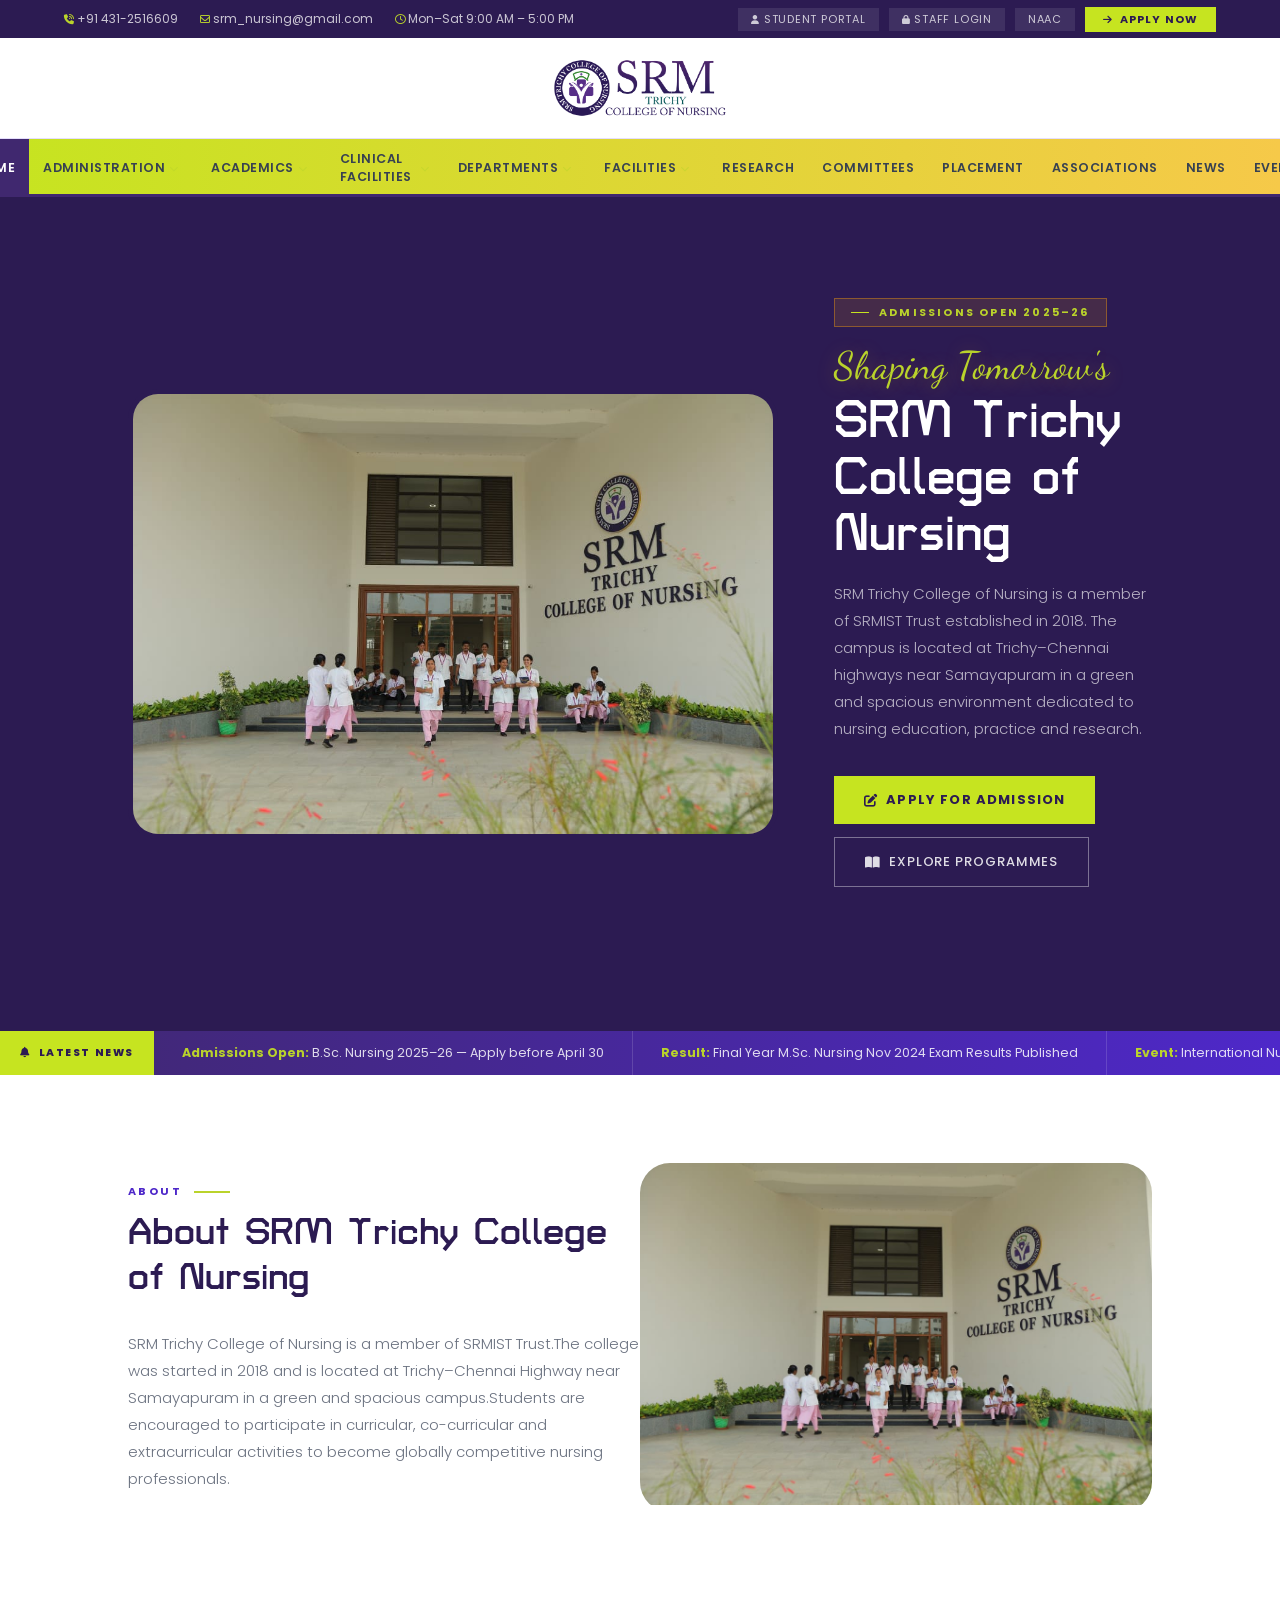
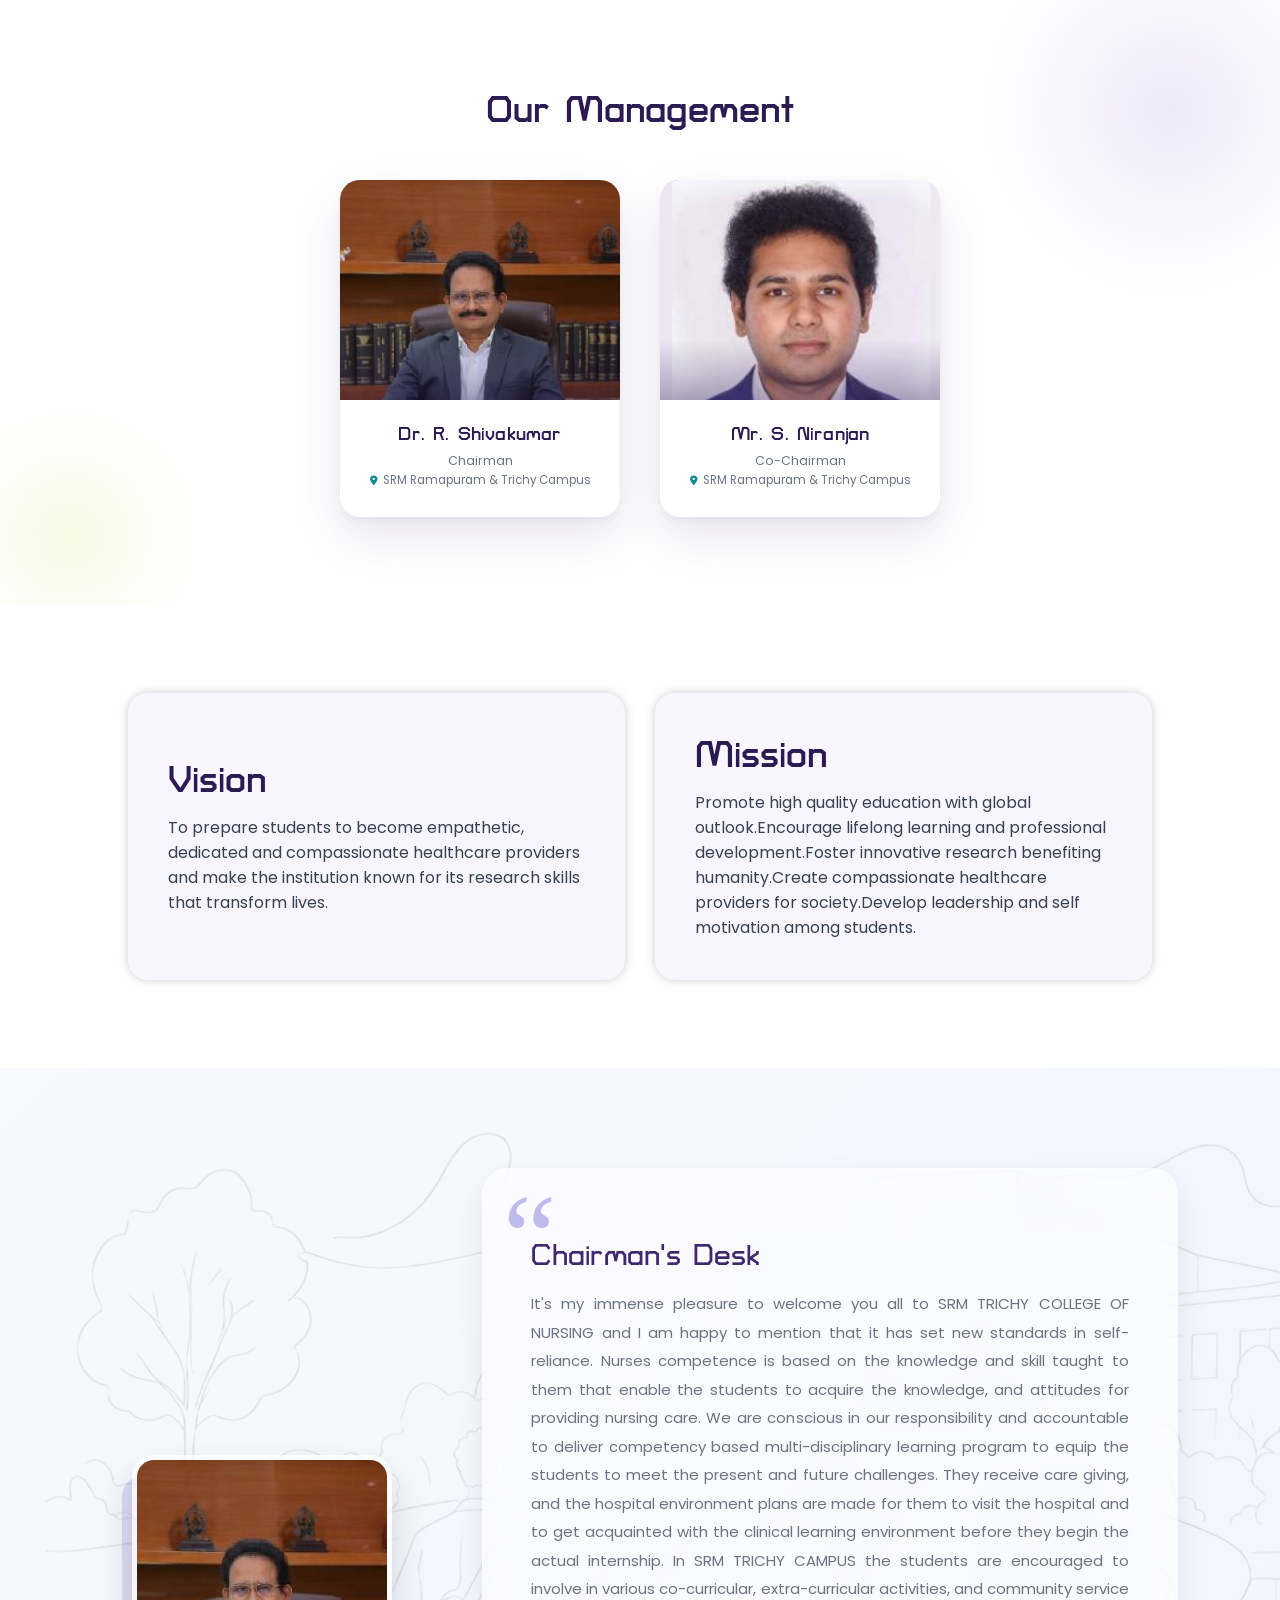
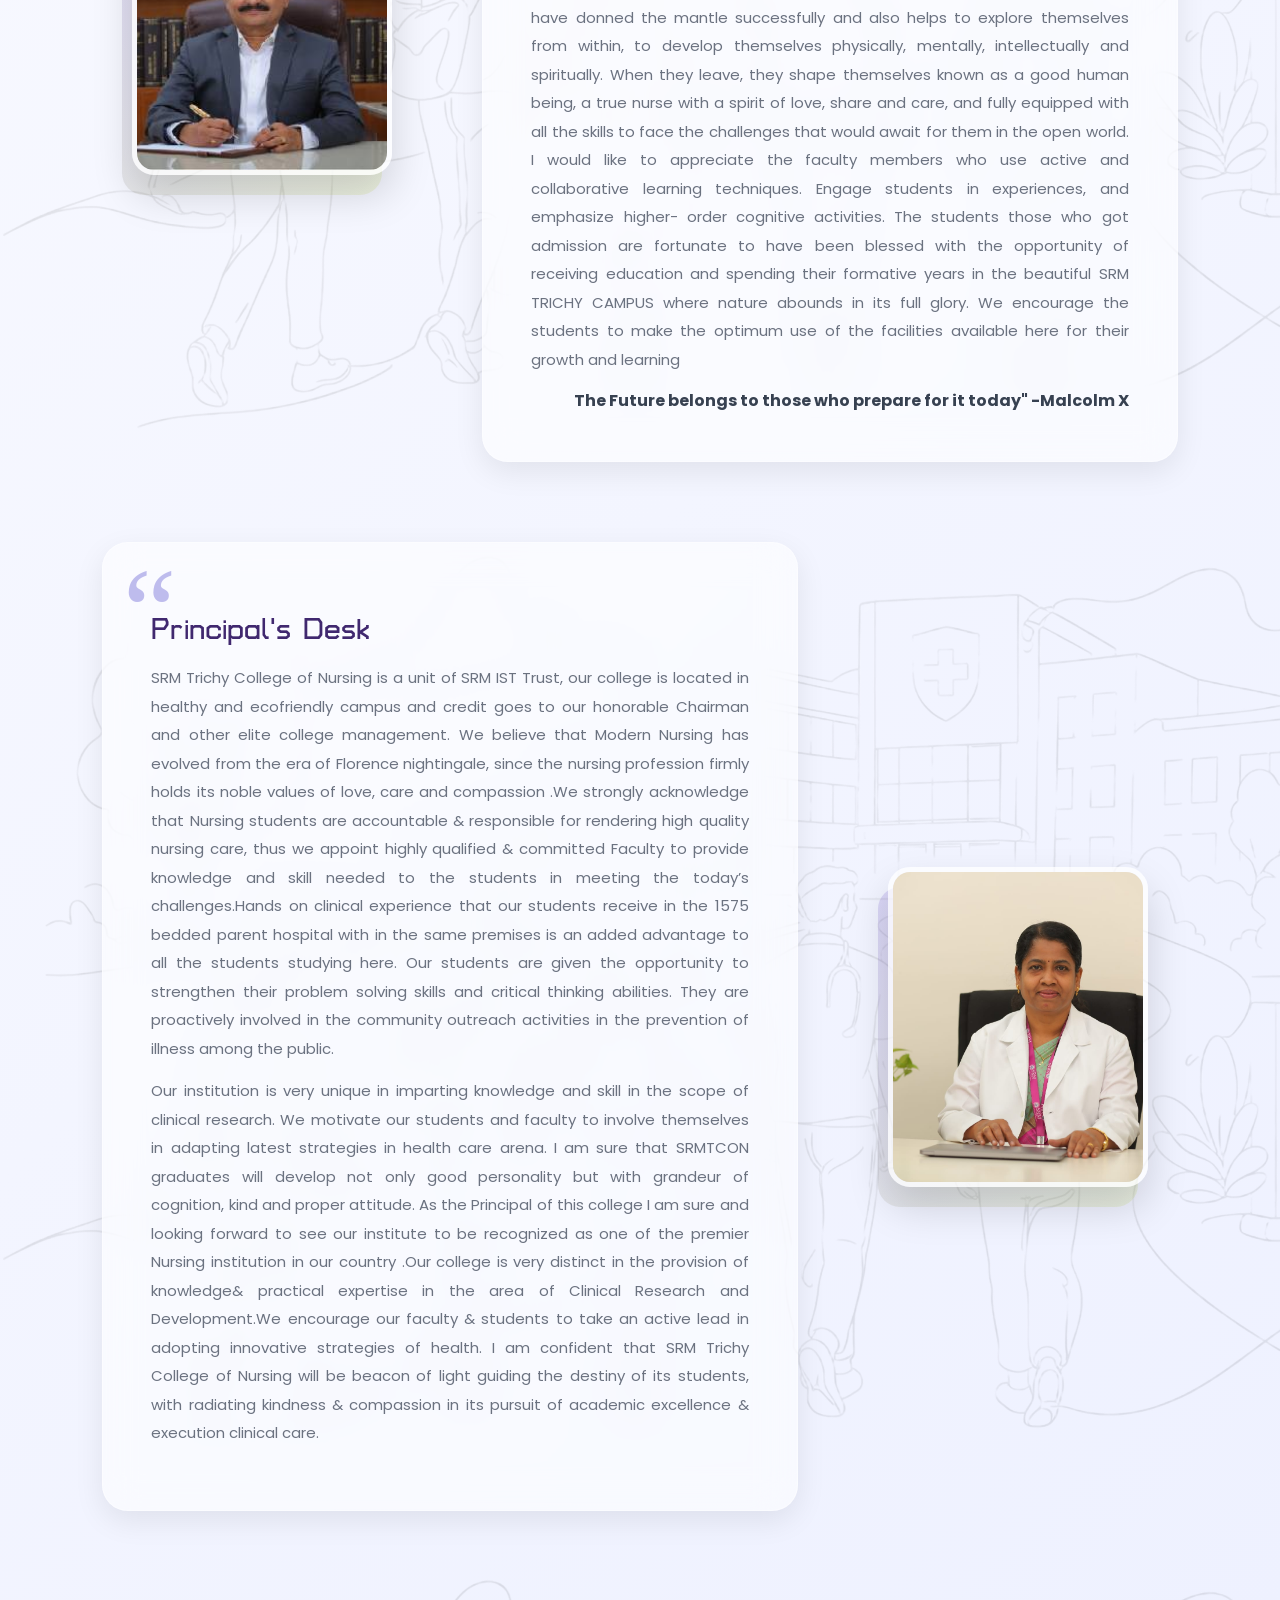
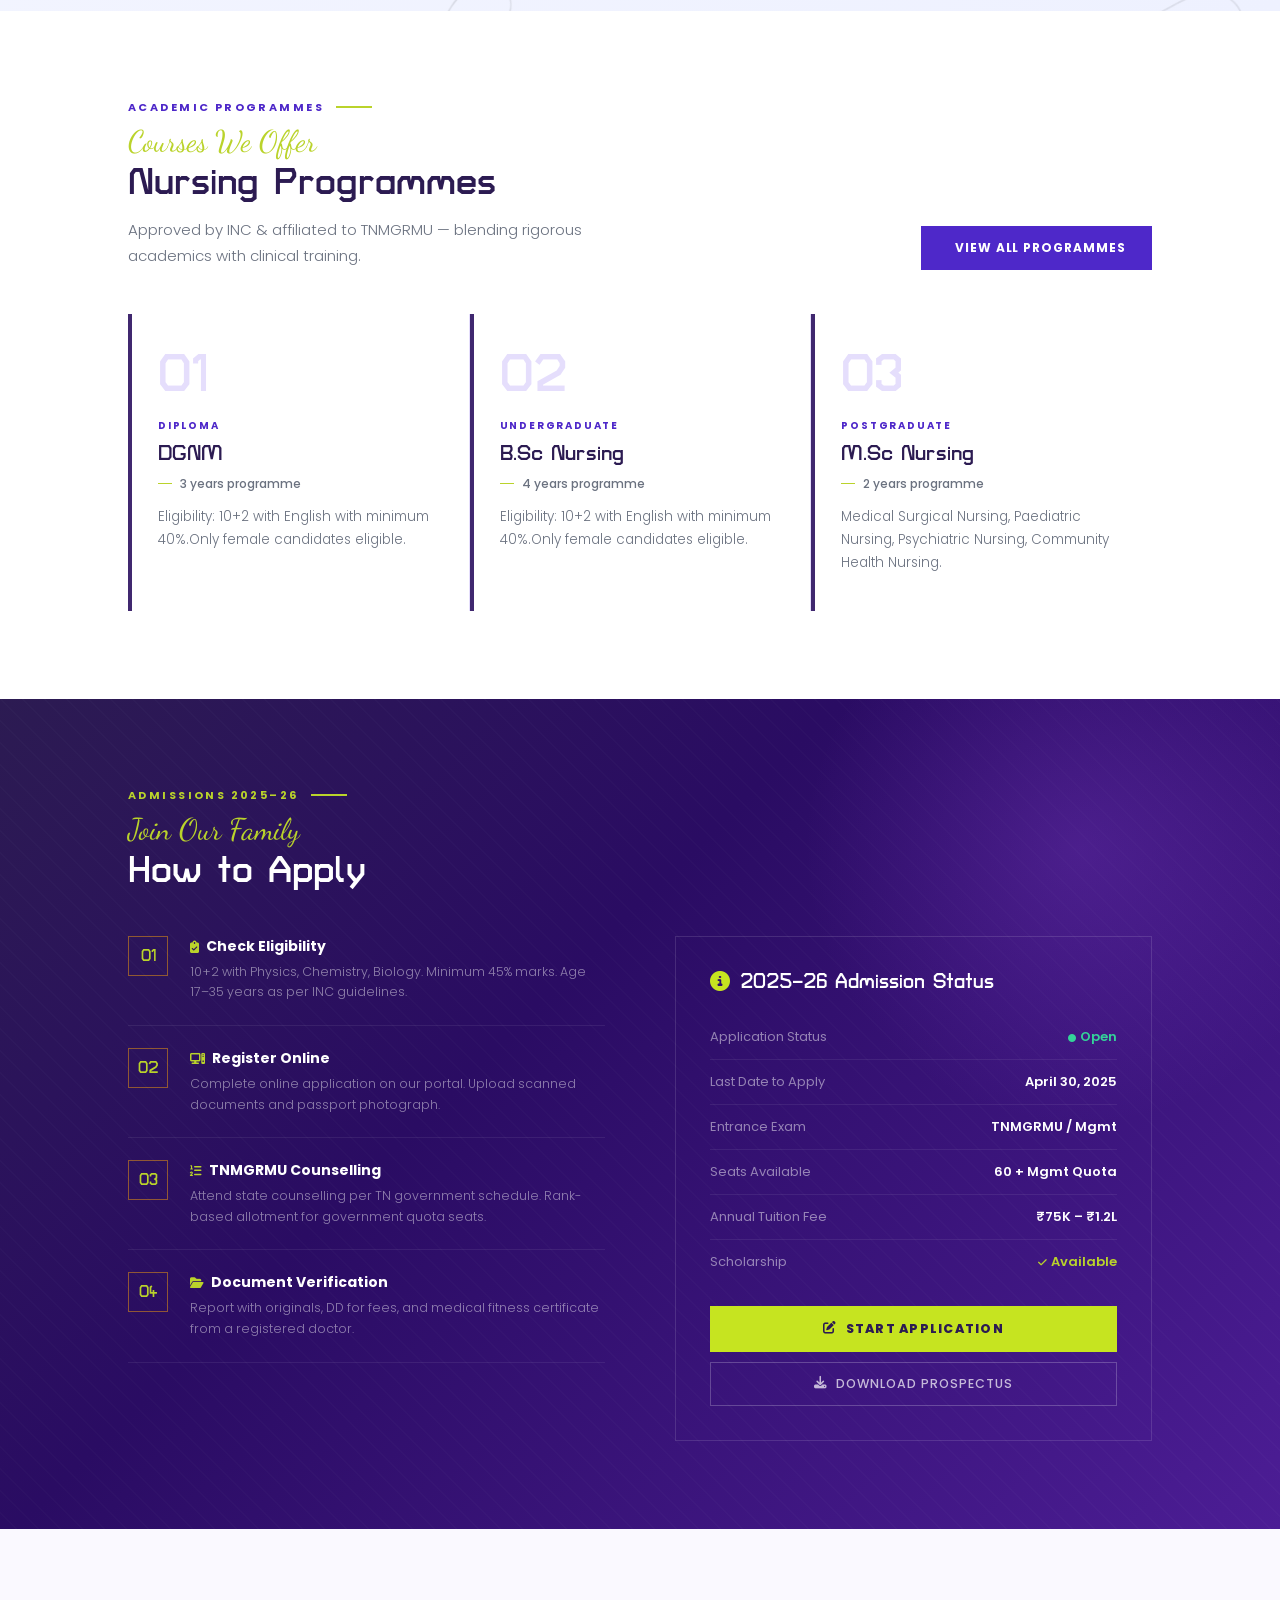
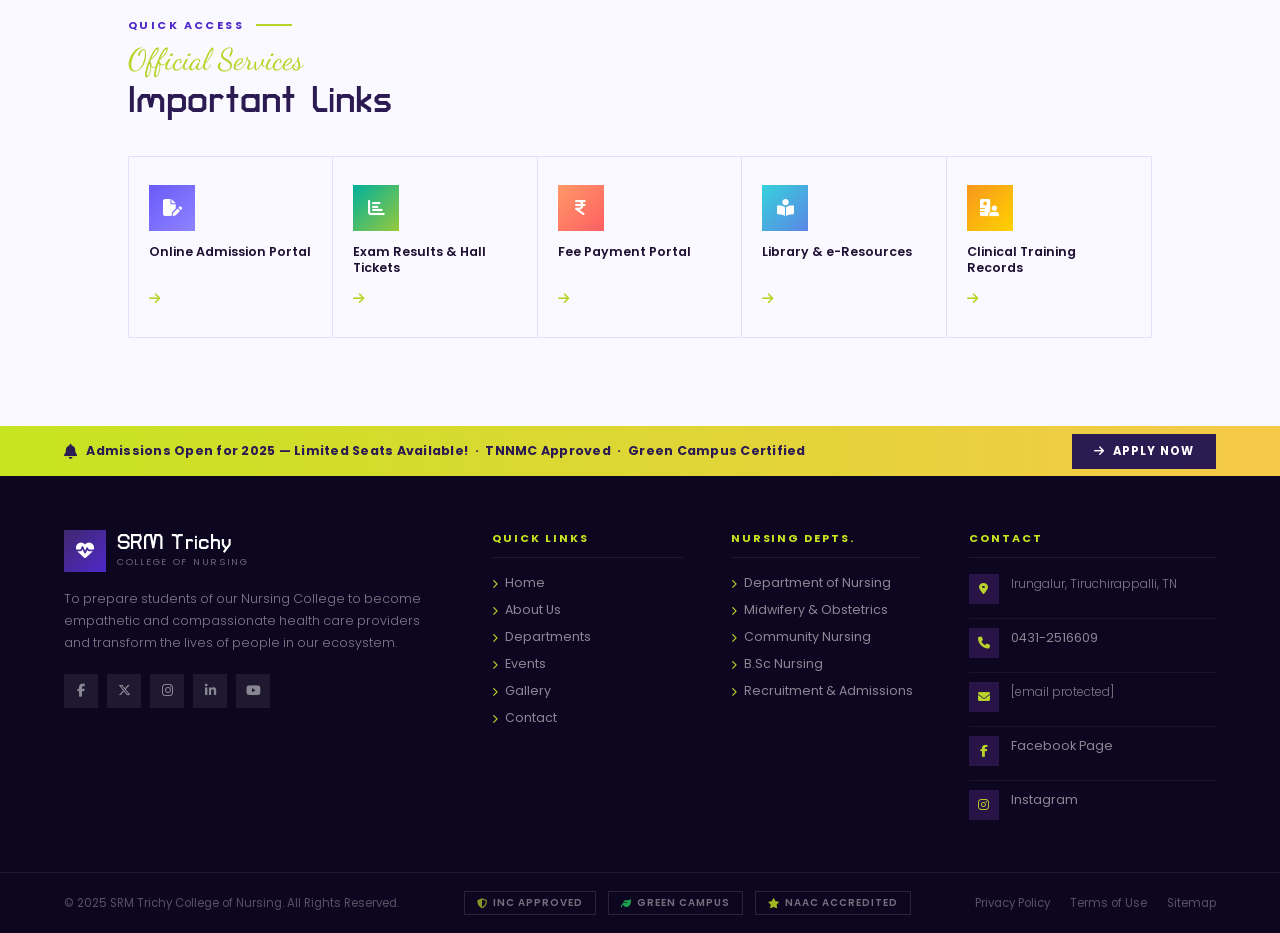
==== index.html @ 177d3956 "new changes" ====
<!DOCTYPE html>
<html lang="en">
<head>
<meta charset="UTF-8">
<meta name="viewport" content="width=device-width, initial-scale=1.0">
<title>SRM Trichy College of Nursing</title>
<link href="https://fonts.googleapis.com/css2?family=Poppins:ital,wght@0,300;0,400;0,500;0,600;0,700;0,800;1,300;1,400&family=Dancing+Script:wght@600;700&family=Playfair+Display:ital,wght@0,700;0,800;1,600;1,700&display=swap" rel="stylesheet">
<link href="https://fonts.googleapis.com/css2?family=Turret+Road:wght@200;300;400;500;700;800&display=swap" rel="stylesheet">

<link rel="stylesheet" href="https://cdnjs.cloudflare.com/ajax/libs/font-awesome/6.5.0/css/all.min.css">
<link rel="fav icon" href="./assets/images/fav.png">
<link rel="stylesheet" href="./assets/css/common/rootvalue.css">
<link rel="stylesheet" href="./assets/css/common/header_footer.css">
<link rel="stylesheet" href="./assets/css/pages/homepage.css">
</head>
<body>

<!-- TOP BAR -->
<div class="topbar">
  <div class="tb-left">
    <span><i class="fa-solid fa-phone-volume"></i>&nbsp;+91 431-2516609</span>
    <a href="#"><i class="fa-regular fa-envelope"></i>&nbsp;<span>srm_nursing@gmail.com</span></a>
    <span><i class="fa-regular fa-clock"></i>&nbsp;Mon–Sat 9:00 AM – 5:00 PM</span>
  </div>
  <div class="tb-right">
    <a href="#" class="tb-pill"><i class="fa-solid fa-user"></i>Student Portal</a>
    <a href="#" class="tb-pill"><i class="fa-solid fa-lock"></i>Staff Login</a>
    <a href="#" class="tb-pill">NAAC</a>
    <a href="#" class="tb-apply"><i class="fa-solid fa-arrow-right"></i> Apply Now</a>
  </div>
</div>
<div class="myDiv">
  <div class="logo-bar">
    <div class="logo-badge">
      <a href="#" class="nav-logo center-logo">
        <img src="./assets/images/logo.png" alt="">
      </a>
    </div>
</div>
<nav id="navbar">
 

  <ul class="nav-links">

    <li><a href="index.html" class="active">Home</a></li>
    <!-- ADMINISTRATION -->
    <li>
      <a href="#">Administration <i class="fa-solid fa-chevron-down chevron"></i></a>
      <div class="dropdown">
        <a href="#"><i class="fa-solid fa-sitemap"></i> Organization Chart</a>
        <a href="#"><i class="fa-solid fa-scale-balanced"></i> Statutory Bodies</a>
        <a href="codeofconduct.html"><i class="fa-solid fa-file-lines"></i> Code of Conduct</a>
      </div>
    </li>
    <!-- ACADEMICS -->
    <li>
      <a href="./academics.html">Academics <i class="fa-solid fa-chevron-down chevron"></i></a>
      <div class="dropdown">
        <a href="#"><i class="fa-solid fa-user-check"></i> Admission</a>
        <a href="#"><i class="fa-solid fa-pen-to-square"></i> Application</a>
        <a href="#"><i class="fa-solid fa-graduation-cap"></i> Courses Offered</a>
        <a href="#"><i class="fa-solid fa-calendar-days"></i> Academic Calendar</a>
        <a href="#"><i class="fa-solid fa-award"></i> Awards</a>
      </div>
    </li>

    <!-- CLINICAL FACILITIES -->
    <li>
      <a href="#">Clinical Facilities <i class="fa-solid fa-chevron-down chevron"></i></a>
      <div class="dropdown">
        <a href="#"><i class="fa-solid fa-hospital"></i> Hospital Facilities</a>
        <a href="#"><i class="fa-solid fa-house-medical"></i> Community Settings</a>
        <a href="#"><i class="fa-solid fa-kit-medical"></i> Outreach Camp</a>
      </div>
    </li>

    <!-- DEPARTMENTS -->
    <li>
      <a href="#">Departments <i class="fa-solid fa-chevron-down chevron"></i></a>
      <div class="dropdown">
        <a href="#"><i class="fa-solid fa-stethoscope"></i> Fundamentals of Nursing</a>
        <a href="#"><i class="fa-solid fa-user-doctor"></i> Adult Health Nursing</a>
        <a href="#"><i class="fa-solid fa-house-chimney-medical"></i> Community Health Nursing</a>
        <a href="#"><i class="fa-solid fa-baby"></i> Child Health Nursing</a>
        <a href="#"><i class="fa-solid fa-brain"></i> Mental Health Nursing</a>
        <a href="#"><i class="fa-solid fa-venus"></i> OBG Nursing</a>
      </div>
    </li>

    <!-- FACILITIES -->
    <li>
      <a href="#">Facilities <i class="fa-solid fa-chevron-down chevron"></i></a>
      <div class="dropdown">

        <a href="#"><i class="fa-solid fa-chalkboard"></i> Class Room</a>

        <a href="#"><i class="fa-solid fa-building"></i> Multi Purpose Hall</a>

        <a href="#"><i class="fa-solid fa-book"></i> Library</a>

        <a href="#"><i class="fa-solid fa-flask"></i> Laboratory</a>

        <a href="#"><i class="fa-solid fa-futbol"></i> Sports</a>

        <a href="#"><i class="fa-solid fa-music"></i> Cultural</a>

        <a href="#"><i class="fa-solid fa-bus"></i> Transport</a>

        <a href="#"><i class="fa-solid fa-bed"></i> Hostel</a>

        <a href="#"><i class="fa-solid fa-utensils"></i> Canteen</a>

      </div>
    </li>

    <li><a href="#">Research</a></li>

    <li><a href="#">Committees</a></li>

    <li><a href="#">Placement</a></li>

    <li><a href="#">Associations</a></li>

    <li><a href="#">News</a></li>

    <li><a href="#">Events</a></li>

  </ul>



  <div class="hamburger" onclick="toggleMobileNav()">
    <span></span><span></span><span></span>
  </div>
</nav>
</div>
<div class="mobile-overlay" id="mobileOverlay" onclick="toggleMobileNav()"></div>
<div class="mobile-nav" id="mobileNav">

  <a href="#"><i class="fa-solid fa-house"></i> Home</a>

  <!-- ADMINISTRATION -->
  <div class="mobile-group">
    <a href="#" onclick="toggleSubmenu(event)">
      Administration <i class="fa-solid fa-chevron-down chevron"></i>
    </a>
    <div class="dropdown">
      <a href="#"><i class="fa-solid fa-sitemap"></i> Organization Chart</a>
      <a href="#"><i class="fa-solid fa-scale-balanced"></i> Statutory Bodies</a>
      <a href="#"><i class="fa-solid fa-file-lines"></i> Code of Conduct</a>
    </div>
  </div>

  <!-- ACADEMICS -->
  <div class="mobile-group">
    <a href="#" onclick="toggleSubmenu(event)">
      Academics <i class="fa-solid fa-chevron-down chevron"></i>
    </a>
    <div class="dropdown">
      <a href="#"><i class="fa-solid fa-user-check"></i> Admission</a>
      <a href="#"><i class="fa-solid fa-pen-to-square"></i> Application</a>
      <a href="#"><i class="fa-solid fa-graduation-cap"></i> Courses Offered</a>
      <a href="#"><i class="fa-solid fa-calendar-days"></i> Academic Calendar</a>
      <a href="#"><i class="fa-solid fa-award"></i> Awards</a>
    </div>
  </div>

  <!-- CLINICAL -->
  <div class="mobile-group">
    <a href="#" onclick="toggleSubmenu(event)">
      Clinical Facilities <i class="fa-solid fa-chevron-down chevron"></i>
    </a>
    <div class="dropdown">
      <a href="#"><i class="fa-solid fa-hospital"></i> Hospital Facilities</a>
      <a href="#"><i class="fa-solid fa-house-medical"></i> Community Settings</a>
      <a href="#"><i class="fa-solid fa-kit-medical"></i> Outreach Camp</a>
    </div>
  </div>

  <!-- DIRECT LINKS -->
  <a href="#"><i class="fa-solid fa-flask"></i> Research</a>
  <a href="#"><i class="fa-solid fa-users"></i> Committees</a>
  <a href="#"><i class="fa-solid fa-briefcase"></i> Placement</a>
  <a href="#"><i class="fa-solid fa-calendar"></i> Events</a>

  <a href="#" class="mobile-apply">
    <i class="fa-solid fa-arrow-right"></i> Apply Now 2025–26
  </a>

</div>

<!-- HERO -->
<section class="hero">
  <!-- SVG illustrated nursing college scene -->
  
  <div class="hero-inner">
    <div class="hero-card-wrap">
      <div class="img">
        <img src="./assets/images/banner/1.jpeg" alt="">
      </div>
    </div>
    <div>
      <div class="hero-eyebrow">Admissions Open 2025–26</div>
      <div class="hero-cursive">Shaping Tomorrow's</div>
        <h1 class="hero-h1">SRM Trichy College of Nursing</h1>
        <p class="hero-desc">
        SRM Trichy College of Nursing is a member of SRMIST Trust established in 2018.
        The campus is located at Trichy–Chennai highways near Samayapuram in a
        green and spacious environment dedicated to nursing education,
        practice and research.
        </p>
      <div class="hero-btns">
        <a href="#" class="btn-gold"><i class="fa-solid fa-pen-to-square"></i> Apply for Admission</a>
        <a href="#" class="btn-outline-w"><i class="fa-solid fa-book-open"></i> Explore Programmes</a>
      </div>
    </div>
    
  </div>
</section>
<div class="marquee-bar">
  <div class="mq-label"><i class="fa-solid fa-bell"></i> Latest News</div>
  <div class="mq-track"><div class="mq-inner">
    <span><strong>Admissions Open:</strong> B.Sc. Nursing 2025–26 — Apply before April 30</span>
    <span><strong>Result:</strong> Final Year M.Sc. Nursing Nov 2024 Exam Results Published</span>
    <span><strong>Event:</strong> International Nurses Day — May 12, 2025</span>
    <span><strong>Workshop:</strong> Critical Care Nursing CME — May 20–22</span>
    <span><strong>Scholarship:</strong> Merit-Based Scholarships Available for 2025 Batch</span>
    <span><strong>Placement:</strong> 100% Placement — Apollo, Fortis, AIIMS & more</span>
    <span><strong>Admissions Open:</strong> B.Sc. Nursing 2025–26 — Apply before April 30</span>
    <span><strong>Result:</strong> Final Year M.Sc. Nursing Nov 2024 Exam Results Published</span>
    <span><strong>Event:</strong> International Nurses Day — May 12, 2025</span>
    <span><strong>Workshop:</strong> Critical Care Nursing CME — May 20–22</span>
    <span><strong>Scholarship:</strong> Merit-Based Scholarships Available for 2025 Batch</span>
    <span><strong>Placement:</strong> 100% Placement — Apollo, Fortis, AIIMS & more</span>
  </div></div>
</div>
<section class="about-college-section">
  <div class="container">
    <div class="aboutSection">
        <div class="aboutContent">
            <span class="s-eyebrow">About</span>
            <h2 class="s-title">About SRM Trichy College of Nursing</h2>
            <p>SRM Trichy College of Nursing is a member of SRMIST Trust.The college was started in 2018 and is located at Trichy–Chennai Highway near Samayapuram in a green and spacious campus.Students are encouraged to participate in curricular, co-curricular and extracurricular activities to become globally competitive nursing professionals.</p>
        </div>
        <div class="aboutimage">
            <img src="./assets/images/banner/1.jpeg" alt="">
        </div>
    </div>
  </div>
</section>

<section class="management-section">
    <h2 class="s-title">Our Management</h2>
    <div class="management-grid">
      <div class="management-card">
        <div class="content">
          <div class="img">
            <img src="./assets/images/leaders/chairman.jpg" alt="">
          </div>
          <div class="details">
            <h3>Dr. R. Shivakumar</h3>
            <p>Chairman</p>
            <p>SRM Ramapuram & Trichy Campus</p>
          </div>
        </div>
      </div>
      <div class="management-card">
        <div class="content">
          <div class="img">
            <img src="./assets/images/leaders/co_chairman.jpg" alt="">
          </div>
          <div class="details">
            <h3>Mr. S. Niranjan</h3>
            <p>Co-Chairman</p>
            <p>SRM Ramapuram & Trichy Campus</p>
          </div>
        </div>
      </div>
    </div>
</section>

<section class="vision-mission">
  <div class="combineDiv">
    <div class="vision">
      <h2 class="s-title">Vision</h2>
      <p>To prepare students to become empathetic, dedicated and compassionate healthcare providers and make the institution known for its research skills that transform lives.</p>
    </div>
    <div class="mission">
      <h2 class="s-title">Mission</h2>
      <p>Promote high quality education with global outlook.Encourage lifelong learning and professional development.Foster innovative research benefiting humanity.Create compassionate healthcare providers for society.Develop leadership and self motivation among students.</p>
    </div>
  </div>
</section>


<section class="leader-section">
  <!-- Chairman -->
  <div class="leader-card">
    <div class="leader-image">
      <img src="./assets/images/leaders/chairman.jpg" alt="Chairman">
    </div>

    <div class="leader-content">
      <h2>Chairman's Desk</h2>
      <p>It's my immense pleasure to welcome you all to SRM TRICHY COLLEGE OF NURSING and I am happy to mention that it has set new standards in self-reliance. Nurses competence is based on the knowledge and skill taught to them that enable the students to acquire the knowledge, and attitudes for providing nursing care. We are conscious in our responsibility and accountable to deliver competency based multi-disciplinary learning program to equip the students to meet the present and future challenges. They receive care giving, and the hospital environment plans are made for them to visit the hospital and to get acquainted with the clinical learning environment before they begin the actual internship. In SRM TRICHY CAMPUS the students are encouraged to involve in various co-curricular, extra-curricular activities, and community service have donned the mantle successfully and also helps to explore themselves from within, to develop themselves physically, mentally, intellectually and spiritually. When they leave, they shape themselves known as a good human being, a true nurse with a spirit of love, share and care, and fully equipped with all the skills to face the challenges that would await for them in the open world. I would like to appreciate the faculty members who use active and collaborative learning techniques. Engage students in experiences, and emphasize higher- order cognitive activities. The students those who got admission are fortunate to have been blessed with the opportunity of receiving education and spending their formative years in the beautiful SRM TRICHY CAMPUS where nature abounds in its full glory. We encourage the students to make the optimum use of the facilities available here for their growth and learning</p>
      <div class="rightText"><b>The Future belongs to those who prepare for it today&quot; -Malcolm X</b></div>
    </div>
  </div>

  <!-- Principal -->
  <div class="leader-card reverse">
    <div class="leader-image">
      <img src="./assets/images/leaders/principal.jpeg" alt="Principal">
    </div>

    <div class="leader-content">
      <h2>Principal's Desk</h2>
      <p>SRM Trichy College of Nursing is a unit of SRM IST Trust, our college is located in healthy and ecofriendly campus and credit goes to our honorable Chairman and other elite college management. We believe that Modern Nursing has evolved from the era of Florence nightingale, since the nursing profession firmly holds its noble values of love, care and compassion .We strongly acknowledge that Nursing students are accountable &amp; responsible for rendering high quality nursing care, thus we appoint highly qualified &amp; committed Faculty to provide knowledge and skill needed to the students in meeting the today’s challenges.Hands on clinical experience that our students receive in the 1575 bedded parent hospital with in the same premises is an added advantage to all the students studying here. Our students are given the opportunity to strengthen their problem solving skills and critical thinking abilities. They are proactively involved in the community outreach activities in the prevention of illness among the public.</p>
      <p>Our institution is very unique in imparting knowledge and skill in the scope of clinical research. We motivate our students and faculty to involve themselves in adapting latest strategies in health care arena. I am sure that SRMTCON graduates will develop not only good personality but with grandeur of cognition, kind and proper attitude. As the Principal of this college I am sure and looking forward to see our institute to be recognized as one of the premier Nursing institution in our country .Our college is very distinct in the provision of knowledge&amp; practical expertise in the area of Clinical Research and Development.We encourage our faculty &amp; students to take an active lead in adopting innovative strategies of health. I am confident that SRM Trichy College of Nursing will be beacon of light guiding the destiny of its students, with radiating kindness &amp; compassion in its pursuit of academic excellence &amp; execution clinical care.</p>
    </div>
  </div>
</section>
<!-- MARQUEE -->




<!-- PROGRAMMES -->
<section class="programmes">
  <div class="prog-hdr">
    <div>
      <div class="s-eyebrow">Academic Programmes</div>
      <div class="s-cursive">Courses We Offer</div>
      <div class="s-title">Nursing Programmes</div>
      <p class="s-sub">Approved by INC & affiliated to TNMGRMU — blending rigorous academics with clinical training.</p>
    </div>
    <a href="#" class="prog-view-all">
      <i class="fa-solid fa-grid-2"></i> View All Programmes
    </a>
  </div>
  <div class="prog-grid">
    <a class="prog-card" href="#"><div class="prog-num">01</div>
      <div class="prog-badge">Diploma</div>
      <div class="prog-name">DGNM</div>
      <div class="prog-dur">3 years programme</div>
      <p class="prog-desc">Eligibility: 10+2 with English with minimum 40%.Only female candidates eligible.</p>
    </a>
    <a class="prog-card" href="#"><div class="prog-num">02</div>
      <div class="prog-badge">Undergraduate</div>
      <div class="prog-name">B.Sc Nursing</div>
      <div class="prog-dur">4 years programme</div>
      <p class="prog-desc">Eligibility: 10+2 with English with minimum 40%.Only female candidates eligible.</p>
    </a>
    <a class="prog-card" href="#"><div class="prog-num">03</div>
      <div class="prog-badge">Postgraduate</div>
      <div class="prog-name">M.Sc Nursing</div>
      <div class="prog-dur">2 years programme</div>
      <p class="prog-desc">Medical Surgical Nursing, Paediatric Nursing, Psychiatric Nursing, Community Health Nursing.</p>
    </a>
  </div>
</section>

<!-- ADMISSIONS -->
<section class="admissions">
  <div class="adm-glow"></div>
  <div class="adm-inner">
     <div>
      <div class="s-eyebrow">Admissions 2025–26</div>
      <div class="s-cursive">Join Our Family</div>
      <div class="s-title">How to Apply</div>
     </div>
    <div class="adm-grid">
      <div>
        <div class="adm-step"><div class="adm-num">01</div><div><h4><i class="fa-solid fa-clipboard-check" ></i>Check Eligibility</h4><p>10+2 with Physics, Chemistry, Biology. Minimum 45% marks. Age 17–35 years as per INC guidelines.</p></div></div>
        <div class="adm-step"><div class="adm-num">02</div><div><h4><i class="fa-solid fa-computer" ></i>Register Online</h4><p>Complete online application on our portal. Upload scanned documents and passport photograph.</p></div></div>
        <div class="adm-step"><div class="adm-num">03</div><div><h4><i class="fa-solid fa-list-ol" ></i>TNMGRMU Counselling</h4><p>Attend state counselling per TN government schedule. Rank-based allotment for government quota seats.</p></div></div>
        <div class="adm-step"><div class="adm-num">04</div><div><h4><i class="fa-solid fa-folder-open" ></i>Document Verification</h4><p>Report with originals, DD for fees, and medical fitness certificate from a registered doctor.</p></div></div>
      </div>
      <div>
        <div class="adm-box">
          <div class="adm-box-title"><i class="fa-solid fa-circle-info" ></i>2025–26 Admission Status</div>
          <div class="adm-row"><span class="adm-key">Application Status</span><span class="adm-val open"><i class="fa-solid fa-circle" ></i>Open</span></div>
          <div class="adm-row"><span class="adm-key">Last Date to Apply</span><span class="adm-val">April 30, 2025</span></div>
          <div class="adm-row"><span class="adm-key">Entrance Exam</span><span class="adm-val">TNMGRMU / Mgmt</span></div>
          <div class="adm-row"><span class="adm-key">Seats Available</span><span class="adm-val">60 + Mgmt Quota</span></div>
          <div class="adm-row"><span class="adm-key">Annual Tuition Fee</span><span class="adm-val">₹75K – ₹1.2L</span></div>
          <div class="adm-row"><span class="adm-key">Scholarship</span><span class="adm-val doc"><i class="fa-solid fa-check" ></i>Available</span></div>
          <a href="#" class="btn-adm-gold"><i class="fa-solid fa-pen-to-square"></i> Start Application</a>
          <a href="#" class="btn-adm-out"><i class="fa-solid fa-download"></i> Download Prospectus</a>
        </div>
      </div>
    </div>
  </div>
</section>
<!-- QUICK LINKS -->
<section class="quicklinks">
  <div class="s-eyebrow">Quick Access</div>
  <div class="s-cursive">Official Services</div>
  <div class="s-title">Important Links</div>
  <div class="ql-grid">
    <a class="ql-item" href="#"><div class="ql-icon-wrap"><i class="fa-solid fa-file-pen"></i></div><div class="ql-label">Online Admission Portal</div><div class="ql-arr"><i class="fa-solid fa-arrow-right"></i></div></a>
    <a class="ql-item" href="#"><div class="ql-icon-wrap"><i class="fa-solid fa-chart-bar"></i></div><div class="ql-label">Exam Results & Hall Tickets</div><div class="ql-arr"><i class="fa-solid fa-arrow-right"></i></div></a>
    <a class="ql-item" href="#"><div class="ql-icon-wrap"><i class="fa-solid fa-indian-rupee-sign"></i></div><div class="ql-label">Fee Payment Portal</div><div class="ql-arr"><i class="fa-solid fa-arrow-right"></i></div></a>
    <a class="ql-item" href="#"><div class="ql-icon-wrap"><i class="fa-solid fa-book-open-reader"></i></div><div class="ql-label">Library & e-Resources</div><div class="ql-arr"><i class="fa-solid fa-arrow-right"></i></div></a>
    <a class="ql-item" href="#"><div class="ql-icon-wrap"><i class="fa-solid fa-hospital-user"></i></div><div class="ql-label">Clinical Training Records</div><div class="ql-arr"><i class="fa-solid fa-arrow-right"></i></div></a>
  </div>
</section>






<!-- FOOTER -->
<footer>
  <!-- Alert bar matching screenshot -->
  <div class="footer-alert">
    <p><i class="fa-solid fa-bell"></i> Admissions Open for 2025 — Limited Seats Available! &nbsp;·&nbsp; TNNMC Approved &nbsp;·&nbsp; Green Campus Certified</p>
    <a href="#" class="fa-apbtn"><i class="fa-solid fa-arrow-right"></i> Apply Now</a>
  </div>

  <!-- Main footer columns matching screenshot -->
  <div class="footer-main">
    <!-- Brand -->
    <div class="footer-brand">
      <a href="#" class="footer-logo-row">
        <div class="fl-badge"><i class="fa-solid fa-heart-pulse"></i></div>
        <div class="fl-txt"><div class="fl-srm">SRM Trichy</div><div class="fl-sub">College of Nursing</div></div>
      </a>
      <p>To prepare students of our Nursing College to become empathetic and compassionate health care providers and transform the lives of people in our ecosystem.</p>
      <div class="f-social">
        <a class="f-soc" href="#"><i class="fa-brands fa-facebook-f"></i></a>
        <a class="f-soc" href="#"><i class="fa-brands fa-x-twitter"></i></a>
        <a class="f-soc" href="#"><i class="fa-brands fa-instagram"></i></a>
        <a class="f-soc" href="#"><i class="fa-brands fa-linkedin-in"></i></a>
        <a class="f-soc" href="#"><i class="fa-brands fa-youtube"></i></a>
      </div>
    </div>

    <!-- Quick Links -->
    <div class="footer-col">
      <div class="fcol-title">Quick Links</div>
      <ul>
        <li><a href="#"><i class="fa-solid fa-chevron-right"></i> Home</a></li>
        <li><a href="#"><i class="fa-solid fa-chevron-right"></i> About Us</a></li>
        <li><a href="#"><i class="fa-solid fa-chevron-right"></i> Departments</a></li>
        <li><a href="#"><i class="fa-solid fa-chevron-right"></i> Events</a></li>
        <li><a href="#"><i class="fa-solid fa-chevron-right"></i> Gallery</a></li>
        <li><a href="#"><i class="fa-solid fa-chevron-right"></i> Contact</a></li>
      </ul>
    </div>

    <!-- Nursing Depts -->
    <div class="footer-col">
      <div class="fcol-title">Nursing Depts.</div>
      <ul>
        <li><a href="#"><i class="fa-solid fa-chevron-right"></i> Department of Nursing</a></li>
        <li><a href="#"><i class="fa-solid fa-chevron-right"></i> Midwifery & Obstetrics</a></li>
        <li><a href="#"><i class="fa-solid fa-chevron-right"></i> Community Nursing</a></li>
        <li><a href="#"><i class="fa-solid fa-chevron-right"></i> B.Sc Nursing</a></li>
        <li><a href="#"><i class="fa-solid fa-chevron-right"></i> Recruitment & Admissions</a></li>
      </ul>
    </div>

    <!-- Contact -->
    <div class="footer-col">
      <div class="fcol-title">Contact</div>
      <ul class="fcont-list">
        <li><div class="fci"><i class="fa-solid fa-location-dot"></i></div><span>Irungalur, Tiruchirappalli, TN</span></li>
        <li><div class="fci"><i class="fa-solid fa-phone"></i></div><a href="#">0431-2516609</a></li>
        <li><div class="fci"><i class="fa-solid fa-envelope"></i></div><a href="#"><span class="__cf_email__" data-cfemail="a3c2c7cecad0d0cacccdd0e3cdc08ed0d1ce8dc6c7d68dcacd">[email&#160;protected]</span></a></li>
        <li><div class="fci"><i class="fa-brands fa-facebook-f"></i></div><a href="#">Facebook Page</a></li>
        <li><div class="fci"><i class="fa-brands fa-instagram"></i></div><a href="#">Instagram</a></li>
      </ul>
    </div>
  </div>

   <div class="footer-bottom">
    <p>© 2025 SRM Trichy College of Nursing. All Rights Reserved.</p>
    <div class="fbot-accred">
      <span class="acc-badge"><i class="fa-solid fa-shield-halved"></i> INC Approved</span>
      <span class="acc-badge"><i class="fa-solid fa-leaf"></i> Green Campus</span>
      <span class="acc-badge"><i class="fa-solid fa-star"></i> NAAC Accredited</span>
    </div>
    <div class="fbot-links">
      <a href="#">Privacy Policy</a>
      <a href="#">Terms of Use</a>
      <a href="#">Sitemap</a>
    </div>
  </div>
</footer>

<script src="./assets/js/script.js"></script>
</body>
</html>
---- assets/css/common/rootvalue.css ----
/* ═════════════════════════════════════
   ROOT VALUES + RESET
═════════════════════════════════════ */

:root {

  /* Brand colours */
  --primary:#40286f;
  --primary-dark:#2c1b52;
  --primary-mid:#5a3db5;
  --primary-light:#4e28c9;

  --accent:#bad32b;
  --accent-vivid:#0f8b8f;

  --gold:#c6e420;
  --gold-light:#bad32b;

  --teal:#0ea5a4;
  --green:#22c55e;

  --white:#ffffff;
  --off-white:#faf9ff;
  --light-bg:#f5f1ff;

  --text-dark:#1e1033;
  --text-body:#374151;
  --text-muted:#6b7280;

  --border:#e5defc;

  --orange:#f6c949;

  --main-bg-badge:#f59e0b1f;
  --main-bg-badge-border:#f59e0b66;

  /* Quick link gradients */
  --ql-admission-bg:linear-gradient(135deg,#6a5af9,#8f84ff);
  --ql-results-bg:linear-gradient(135deg,#00b09b,#96c93d);
  --ql-fee-bg:linear-gradient(135deg,#ff9966,#ff5e62);
  --ql-library-bg:linear-gradient(135deg,#36d1dc,#5b86e5);
  --ql-clinical-bg:linear-gradient(135deg,#f7971e,#ffd200);

  /* Section alt background */
  --odd-section-bg:#f0ebff;

  /* Layout */
  --mobile-menu-width:300px;
  --section-padding:88px 10%;
  --nav-h:58px;

  /* Typography */
  --font-main:'Poppins',sans-serif;
  --font-cursive:'Dancing Script',cursive;
  --font-serif:"Turret Road",sans-serif;

  /* Motion */
  --ease:0.3s cubic-bezier(0.4,0,0.2,1);
    
  /* Conduct / Policy Page */
  --policy-bg:#f7f4ff;
  --policy-card:#ffffff;
  --policy-heading:#2c1b52;
  --policy-number:#40286f;

  --policy-border:#e7e1ff;
  --policy-highlight:#f1ecff;

  --policy-student:#5a3db5;
  --policy-hostel:#0ea5a4;
  --policy-ragging:#ef4444;
  --policy-principal:#f59e0b;
  --policy-faculty:#22c55e;
  --policy-support:#6366f1;
  --acad-primary:#40286f;
  --acad-primary-dark:#2c1b52;

  --acad-text:#333;
  --acad-border:#e5e5e5;
  --acad-bg:#ffffff;
  --acad-soft:#f7f7fb;

  --acad-radius:10px;
  --acad-shadow:0 6px 20px rgba(0,0,0,0.06);

  --acad-section-padding:80px 20px;



}

/* RESET */

*,*::before,*::after{
  margin:0;
  padding:0;
  box-sizing:border-box;
}

html{
  scroll-behavior:smooth;
}

body{
  font-family:var(--font-main);
  background:var(--white);
  color:var(--text-body);
  overflow-x:hidden;
}
.rightText{
  text-align:right;
}
/* ==========================================
   BREADCRUMB
========================================== */

.breadcrumb{
  background:var(--primary-dark);
  padding:170px 10% 160px;
  border-bottom:1px solid var(--border);
}

.breadcrumb-container{
  max-width:1200px;
  margin:auto;
}

.breadcrumb-title{
  font-size:36px;
  font-weight:700;
  color:var(--white);
  margin-bottom:10px;
}

.breadcrumb-nav{
  display:flex;
  align-items:center;
  flex-wrap:wrap;
  gap:10px;
  font-size:14px;
  color:var(--text-muted);
}

.breadcrumb-nav a{
  text-decoration:none;
  color:#cacaca;
  font-weight:500;
  transition:var(--ease);
}

.breadcrumb-nav a:hover{
  color:var(--accent-vivid);
}

.bc-sep{
  font-size:12px;
  color:#b3b3b3;
}

.bc-active{
  color:#ffffff;
  font-weight:600;
}
---- assets/css/common/header_footer.css ----
/* ══════════════════════════════════════════════
   TOP BAR
══════════════════════════════════════════════ */
.topbar { background: var(--primary-dark); color: rgba(255,255,255,.75); font-size: 12px; padding: 0 5%; display: flex; justify-content: space-between; align-items: center; height: 38px; }
.topbar a { color: inherit; text-decoration: none; transition: color var(--ease); }
.topbar a:hover { color: var(--gold-light); }
.tb-left { display: flex; gap: 22px; align-items: center; }
.tb-right { display: flex; gap: 10px; align-items: center; }
.tb-pill { background: rgba(255,255,255,.09); padding: 3px 13px; font-size: 11px; letter-spacing: .07em; text-transform: uppercase; transition: background var(--ease); }
.tb-pill:hover { background: var(--primary-light); color: #fff; }
.tb-apply { background: var(--gold); color: var(--primary-dark) !important; padding: 4px 18px; font-size: 11px; font-weight: 700; letter-spacing: .1em; text-transform: uppercase; transition: background var(--ease); display: flex; align-items: center; gap: 7px; }
.tb-apply:hover { background: var(--gold-light); }

.topbar .fa-phone-volume,
.topbar .fa-envelope,
.topbar .fa-clock { color: var(--gold-light); font-size: 10px; }
.tb-pill i { font-size: 9px; margin-right: 4px; }
.tb-apply i { font-size: 10px; }

/* ══════════════════════════════════════════════
   NAVBAR
══════════════════════════════════════════════ */
.myDiv { position: sticky; top: 0; z-index: 1000; }

.logo-bar { display: flex; justify-content: center; align-items: center; padding: 5px 5%; background: var(--white); border-bottom: 1px solid var(--border); }
.logo-badge img { width: 180px; }
.center-logo { gap: 14px; }
.center-logo .logo-txt .brand-srm  { font-size: 28px; }
.center-logo .logo-txt .brand-sub  { font-size: 11px; letter-spacing: .22em; text-align: center; }
.nav-logo { display: flex; align-items: center; gap: 12px; text-decoration: none; overflow: hidden; }
.logo-txt .brand-srm { font-family: var(--font-main); font-size: 23px; font-weight: 600; color: var(--primary); line-height: 1; letter-spacing: -.4px; }
.logo-txt .brand-sub { font-size: 10px; text-transform: uppercase; letter-spacing: .19em; color: var(--text-muted); font-weight: 500; margin-top: 2px; }

nav {
  z-index: 1000;
  background: linear-gradient(90deg, var(--gold), var(--orange));
  border-bottom: 3px solid var(--primary);
  height: var(--nav-h);
  display: flex;
  align-items: center;
  padding: 0 5%;
  gap: 22px;
  transition: box-shadow var(--ease);
}
nav.scrolled { box-shadow: 0 4px 24px rgba(64,40,111,.16); }

#navbar { justify-content: center; }
#navbar a i, #mobileNav a i { color: var(--accent); font-size: 9px; width: 14px; }

.nav-links { display: flex; list-style: none; flex: 1; justify-content: center; }
.nav-links li { position: relative; }
.nav-links li > a { display: flex; align-items: center; gap: 4px; padding: 0 14px; height: var(--nav-h); font-size: 12.5px; font-weight: 600; letter-spacing: .04em; text-transform: uppercase; color: var(--text-body); text-decoration: none; margin-bottom: -3px; transition: color var(--ease), border-color var(--ease); }
.nav-links li > a:hover, .nav-links li > a.active { color: var(--white); background: var(--primary); border-bottom-color: var(--accent); }
.chevron { font-size: 8px; opacity: .5; }

.dropdown { display: none; position: absolute; top: 100%; left: 0; background: var(--white); min-width: 250px; border: 1px solid var(--border); border-top: 3px solid var(--accent); z-index: 9999; animation: dropIn .2s ease; }
@keyframes dropIn { from { opacity: 0; transform: translateY(-8px); } to { opacity: 1; transform: none; } }
.nav-links li:hover .dropdown { display: block; }
.dropdown a { display: block !important; padding: 10px 18px !important; font-size: 12.5px !important; color: var(--text-body) !important; font-weight: 400 !important; text-transform: none !important; border-bottom: 1px solid var(--border) !important; height: auto !important; margin-bottom: 0 !important; transition: background var(--ease), padding-left var(--ease) !important; text-decoration: none; }
.dropdown a:last-child  { border-bottom: none !important; }
.dropdown a:hover { background: var(--light-bg) !important; color: var(--primary-light) !important; padding-left: 24px !important; }

.nav-cta { background: var(--primary-light); color: #fff !important; padding: 10px 20px; font-size: 12px; font-weight: 700; letter-spacing: .07em; text-transform: uppercase; text-decoration: none; flex-shrink: 0; transition: background var(--ease); display: flex; align-items: center; gap: 7px; }
.nav-cta:hover { background: var(--accent-vivid); }

.hamburger { display: none; flex-direction: column; gap: 5px; cursor: pointer; padding: 6px; margin-left: auto; }
.hamburger span { width: 24px; height: 2px; background: var(--primary); display: block; }

footer { background: #0d0620; padding: 0; }
.footer-alert { background: linear-gradient(90deg, var(--gold), var(--orange)); padding: 0 5%; display: flex; justify-content: space-between; align-items: center; height: 50px; }
.footer-alert p { font-size: 12.5px; font-weight: 700; color: var(--primary-dark); display: flex; align-items: center; gap: 9px; letter-spacing: .02em; }
.footer-alert p i { font-size: 15px; }
.fa-apbtn { background: var(--primary-dark); color: #fff; padding: 9px 22px; font-size: 11.5px; font-weight: 700; letter-spacing: .1em; text-transform: uppercase; text-decoration: none; display: flex; align-items: center; gap: 7px; transition: background var(--ease); flex-shrink: 0; }
.fa-apbtn:hover { background: var(--primary-light); }
.footer-main { padding: 54px 5% 38px; display: grid; grid-template-columns: 2fr 1fr 1fr 1.3fr; gap: 48px; border-bottom: 1px solid rgba(255,255,255,.07); }
.footer-logo-row { display: flex; align-items: center; gap: 11px; margin-bottom: 16px; text-decoration: none; }
.fl-badge { width: 42px; height: 42px; background: linear-gradient(135deg, var(--primary), var(--primary-light)); display: flex; align-items: center; justify-content: center; flex-shrink: 0; }
.fl-badge i { color: #fff; font-size: 18px; }
.fl-txt .fl-srm { font-family: var(--font-serif); font-size: 20px; font-weight: 800; color: #fff; line-height: 1; }
.fl-txt .fl-sub { font-size: 9.5px; text-transform: uppercase; letter-spacing: .18em; color: rgba(255,255,255,.38); margin-top: 2px; }
.footer-brand p { font-size: 12.5px; color: rgba(255,255,255,.48); line-height: 1.75; font-weight: 300; margin-bottom: 20px; }
.f-social { display: flex; gap: 9px; }
.f-soc { width: 34px; height: 34px; background: rgba(255,255,255,.07); display: flex; align-items: center; justify-content: center; color: rgba(255,255,255,.48); text-decoration: none; transition: all var(--ease); }
.f-soc:hover { background: var(--primary-light); color: #fff; }
.f-soc i { font-size: 13px; }
.fcol-title { font-size: 11px; text-transform: uppercase; letter-spacing: .18em; color: var(--gold); font-weight: 700; margin-bottom: 16px; padding-bottom: 10px; border-bottom: 1px solid rgba(255,255,255,.07); }
.footer-col ul { list-style: none; }
.footer-col ul li { margin-bottom: 9px; }
.footer-col ul li a { font-size: 12.5px; color: rgba(255,255,255,.52); text-decoration: none; display: flex; align-items: center; gap: 7px; transition: color var(--ease), padding-left var(--ease); font-weight: 400; }
.footer-col ul li a:hover { color: var(--gold-light); padding-left: 5px; }
.footer-col ul li a i { font-size: 9px; color: var(--accent); flex-shrink: 0; }
.fcont-list { list-style: none; }
.fcont-list li { display: flex; gap: 12px; align-items: flex-start; margin-bottom: 14px; padding-bottom: 14px; border-bottom: 1px solid rgba(255,255,255,.05); }
.fcont-list li:last-child { border-bottom: none; margin-bottom: 0; }
.fci { width: 30px; height: 30px; flex-shrink: 0; background: rgba(168,85,247,.18); display: flex; align-items: center; justify-content: center; }
.fci i { color: var(--accent); font-size: 12px; }
.fcont-list span { font-size: 12px; color: rgba(255,255,255,.48); line-height: 1.6; font-weight: 300; }
.fcont-list a { color: rgba(255,255,255,.48); text-decoration: none; font-size: 12px; font-weight: 300; line-height: 1.6; display: block; transition: color var(--ease); }
.fcont-list a:hover { color: var(--gold-light); }
.footer-bottom { padding: 18px 5%; display: flex; justify-content: space-between; align-items: center; flex-wrap: wrap; gap: 12px; }
.footer-bottom p { font-size: 11.5px; color: rgba(255,255,255,.3); }
.fbot-links { display: flex; gap: 20px; }
.fbot-links a { font-size: 11.5px; color: rgba(255,255,255,.3); text-decoration: none; transition: color var(--ease); }
.fbot-links a:hover { color: var(--gold-light); }
.fbot-accred { display: flex; gap: 12px; align-items: center; flex-wrap: wrap; }
.acc-badge { border: 1px solid rgba(255,255,255,.12); padding: 3px 12px; font-size: 10px; color: rgba(255,255,255,.42); letter-spacing: .1em; font-weight: 600; text-transform: uppercase; display: flex; align-items: center; gap: 5px; }
.acc-badge .fa-shield-halved { color: var(--accent); opacity: .7; }
.acc-badge .fa-leaf  { color: var(--green); opacity: .8; }
.acc-badge .fa-star  { color: var(--gold);  opacity: .8; }

/* ══════════════════════════════════════════════
   MOBILE NAV
══════════════════════════════════════════════ */
.mobile-nav { position: fixed; top: 0; right: 0; transform: translateX(100%); width: var(--mobile-menu-width); height: 100vh; background: var(--white); border-left: 1px solid var(--border); padding: 80px 24px; transition: transform var(--ease); z-index: 2000; overflow-y: auto; }
.mobile-apply { color: var(--primary-light); font-weight: 700; margin-top: 10px; }
.mobile-overlay { position: fixed; inset: 0; background: rgba(0,0,0,.45); opacity: 0; visibility: hidden; pointer-events: none; transition: opacity var(--ease); z-index: 1500; }
.mobile-overlay.open { opacity: 1; visibility: visible; pointer-events: auto; }
.mobile-nav.open { transform: translateX(0); right: 0; }
.mobile-nav a { display: block; padding: 11px 0; font-size: 13.5px; font-weight: 500; color: var(--text-body); text-decoration: none; border-bottom: 1px solid var(--border); }
.mobile-nav a:hover { color: var(--primary-light); }
.mobile-group .dropdown { display: none; position: relative; border: none; min-width: auto; animation: none; }
.mobile-group.open .dropdown { display: block; }
---- assets/css/pages/homepage.css ----
/* ══════════════════════════════════════════════
   HERO
══════════════════════════════════════════════ */
.hero { position: relative; min-height: 72vh; display: flex; align-items: center; overflow: hidden; background: var(--primary-dark); }
.hero-overlay { position: absolute; inset: 0; background: linear-gradient(105deg, rgba(30,16,99,.94) 0%, rgba(59,15,112,.86) 38%, rgba(124,58,237,.55) 65%, rgba(124,58,237,.08) 100%); z-index: 1; }
.hero-noise { position: absolute; inset: 0; z-index: 2; background-image: url("data:image/svg+xml,%3Csvg xmlns='http://www.w3.org/2000/svg' width='300' height='300'%3E%3Cfilter id='n'%3E%3CfeTurbulence type='fractalNoise' baseFrequency='.9' numOctaves='4' stitchTiles='stitch'/%3E%3C/filter%3E%3Crect width='300' height='300' filter='url(%23n)' opacity='.03'/%3E%3C/svg%3E"); opacity: .4; }
.hero-inner { position: relative; z-index: 3; width: 100%; padding: 10px 0%; display: grid; grid-template-columns: 1fr 1fr; gap: 56px; align-items: center; }

.hero-eyebrow { display: inline-flex; align-items: center; gap: 10px; background: var(--main-bg-badge); border: 1px solid var(--main-bg-badge-border); color: var(--gold-light); font-size: 11px; letter-spacing: .2em; text-transform: uppercase; font-weight: 700; padding: 5px 16px; margin-bottom: 20px; }
.hero-eyebrow::before { content: ''; width: 18px; height: 1px; background: var(--gold); }
.hero-cursive { font-family: var(--font-cursive); font-size: clamp(26px, 3vw, 40px); color: var(--gold-light); line-height: 1; margin-bottom: 8px; text-shadow: 0 2px 20px rgba(245,158,11,.3); }
.hero-h1 { font-family: var(--font-serif); font-size: clamp(32px, 4vw, 58px); font-weight: 800; color: var(--white); line-height: 1.1; margin-bottom: 18px; }
.hero-h1 em { color: var(--gold-light); font-style: italic; }
.hero-desc { font-size: 15px; color: rgba(255,255,255,.66); line-height: 1.8; max-width: 480px; margin-bottom: 34px; font-weight: 300; }
.hero-btns { display: flex; gap: 13px; flex-wrap: wrap; margin-bottom: 46px; }
.btn-gold { background: var(--gold); color: var(--primary-dark); padding: 14px 30px; font-weight: 700; font-size: 13px; letter-spacing: .09em; text-transform: uppercase; text-decoration: none; display: inline-flex; align-items: center; gap: 8px; transition: background var(--ease); }
.btn-gold:hover { background: var(--gold-light); }
.btn-outline-w { border: 1.5px solid rgba(255,255,255,.38); color: rgba(255,255,255,.85); padding: 14px 30px; font-weight: 500; font-size: 13px; letter-spacing: .07em; text-transform: uppercase; text-decoration: none; display: inline-flex; align-items: center; gap: 8px; transition: all var(--ease); }
.btn-outline-w:hover { border-color: #fff; color: #fff; background: rgba(255,255,255,.07); }
.hero-stats { display: flex; gap: 38px; flex-wrap: wrap; }
.stat-num { font-family: var(--font-serif); font-size: 38px; font-weight: 800; color: #fff; line-height: 1; }
.stat-num sup { font-size: 19px; color: var(--gold-light); }
.stat-lbl { font-size: 10.5px; text-transform: uppercase; letter-spacing: .13em; color: rgba(255,255,255,.46); margin-top: 4px; font-weight: 500; }

.hero-card-wrap { display: flex; flex-direction: column; gap: 16px; }
.hero-card-wrap .img { width: 650px; height: 450px; border: 5px solid var(--primary-dark); border-radius: 30px; overflow: hidden; }
.hero-card-wrap .img img { width: 100%; height: 100%; object-fit: cover; transition: 1.2s; }
.hero:hover .hero-card-wrap .img img { transform: scale(1.2); }

/* ══════════════════════════════════════════════
   MARQUEE
══════════════════════════════════════════════ */
.marquee-bar { background: linear-gradient(90deg, var(--primary), var(--primary-light)); height: 44px; display: flex; align-items: center; overflow: hidden; }
.mq-label { background: var(--gold); color: var(--primary-dark); font-size: 10.5px; font-weight: 800; letter-spacing: .15em; text-transform: uppercase; padding: 0 20px; height: 100%; display: flex; align-items: center; gap: 8px; flex-shrink: 0; white-space: nowrap; }
.mq-track { overflow: hidden; flex: 1; }
.mq-inner { display: flex; animation: mq 35s linear infinite; white-space: nowrap; }
@keyframes mq { from { transform: translateX(0); } to { transform: translateX(-50%); } }
.mq-inner span { color: rgba(255,255,255,.84); font-size: 12.5px; padding: 0 28px; border-right: 1px solid rgba(255,255,255,.14); line-height: 44px; display: inline-block; }
.mq-inner span strong { color: var(--gold-light); }

/* ══════════════════════════════════════════════
   SECTIONS — SHARED TOKENS
══════════════════════════════════════════════ */
section { padding: var(--section-padding); }
.s-eyebrow { display: flex; align-items: center; gap: 12px; font-size: 11px; text-transform: uppercase; letter-spacing: .22em; color: var(--primary-light); font-weight: 700; margin-bottom: 10px; }
.s-eyebrow::after { content: ''; flex: 0 0 36px; height: 2px; background: var(--accent); }
.s-cursive { font-family: var(--font-cursive); font-size: clamp(20px, 2.4vw, 30px); color: var(--accent); line-height: 1; margin-bottom: 4px; }
.s-title { font-family: var(--font-serif); font-size: clamp(26px, 3vw, 42px); font-weight: 800; color: var(--primary-dark); line-height: 1.15; margin-bottom: 13px; }
.s-sub { font-size: 15px; color: var(--text-muted); line-height: 1.75; max-width: 540px; font-weight: 300; }

/* ══════════════════════════════════════════════
   ABOUT
══════════════════════════════════════════════ */
.about-college-section { background: var(--white); padding: var(--section-padding); }
.aboutSection { display: grid; grid-template-columns: 1fr 1fr; }
.aboutSection .aboutContent { display: flex; flex-direction: column; gap: 0; justify-content: center; }
.aboutimage { border-radius: 30px; overflow: hidden; padding: 0; }
.aboutimage img { width: 100%; }
.about-college-section p { font-size: 15px; line-height: 1.8; color: var(--text-muted); max-width: 760px; margin-top: 18px; font-weight: 300; }

/* ══════════════════════════════════════════════
   VISION & MISSION
══════════════════════════════════════════════ */
.vision-mission { padding: var(--section-padding); }
.vision-mission .combineDiv { display: grid; grid-template-columns: 1fr 1fr; gap: 30px; }
.vision-mission .combineDiv .vision,
.vision-mission .combineDiv .mission { background:linear-gradient(90deg,#daccfd30,#daccfd30); border-radius: 20px; box-shadow: 0 0 10px #92929277; padding: 40px; display: flex; flex-direction: column; justify-content: center; }
.vision-mission .combineDiv .mission li { list-style: none; }

/* ══════════════════════════════════════════════
   MANAGEMENT SECTION  ★ REDESIGNED ★
══════════════════════════════════════════════ */
.management-section {
  padding: var(--section-padding);
  position: relative;
  overflow: hidden;
  background: url(../../images/bg1.png),linear-gradient(var(--light-bg),var(--light-bg));
  background-attachment:fixed;
  background-size:cover;
  background-position:center;
}

/* geometric watermark */
.management-section::before {
  content: '';
  position: absolute;
  top: -80px; right: -80px;
  width: 380px; height: 380px;
  border-radius: 50%;
  background: radial-gradient(circle, rgba(78,40,201,.10) 0%, transparent 70%);
  pointer-events: none;
}
.management-section::after {
  content: '';
  position: absolute;
  bottom: -60px; left: -60px;
  width: 260px; height: 260px;
  border-radius: 50%;
  background: radial-gradient(circle, rgba(186,211,43,.12) 0%, transparent 70%);
  pointer-events: none;
}

.management-section .s-title {
  text-align: center;
  position: relative;
}

.management-grid {
  display: flex;
  justify-content: center;
  gap: 40px;
  margin-top: 48px;
  flex-wrap: wrap;
  position: relative;
  z-index: 1;
}

/* ─── Management Card ─── */
.management-card {
  background: var(--white);
  border: none;
  width: 280px;
  border-radius: 20px;
  overflow: hidden;
  box-shadow:
    0 4px 6px rgba(64,40,111,.05),
    0 20px 48px rgba(64,40,111,.12);
  transition: transform var(--ease), box-shadow var(--ease);
  position: relative;
  text-align: center;
}

.management-card:hover {
  transform: translateY(-8px);
  box-shadow:
    0 8px 12px rgba(64,40,111,.08),
    0 32px 64px rgba(64,40,111,.18);
  background: var(--white);
}

/* top colour stripe */
.management-card::before {
  content: '';
  position: absolute;
  top: 0; left: 0; right: 0;
  height: 5px;
  background: linear-gradient(90deg, var(--primary-light), var(--accent));
}

/* image area */
.management-card .content {
  display: flex;
  flex-direction: column;
  align-items: center;
}

.management-card .content .img {
  width: 100%;
  height: 220px;
  overflow: hidden;
  background: var(--light-bg);
  position: relative;
}

.management-card .content .img img {
  width: 100%;
  height: 100%;
  object-fit: cover;
  object-position: top center;
  transition: transform .6s ease;
}

.management-card:hover .content .img img {
  transform: scale(1.06);
}

/* bottom overlay on image */
.management-card .content .img::after {
  content: '';
  position: absolute;
  bottom: 0; left: 0; right: 0;
  height: 60px;
  background: linear-gradient(to top, rgba(44,27,82,.35), transparent);
}

/* details */
.management-card .details {
  padding: 24px 24px 28px;
}

.management-card h3 {
  font-family: var(--font-serif);
  font-size: 19px;
  font-weight: 800;
  color: var(--primary-dark);
  margin-bottom: 6px;
  letter-spacing: .01em;
}

.management-card p {
  font-size: 12.5px;
  color: var(--text-muted);
  line-height: 1.6;
}

/* designation badge — first <p> */
.management-card .details p:first-child {
  display: inline-block;
  background: linear-gradient(135deg, var(--primary-light), var(--primary));
  color: #fff;
  font-size: 10.5px;
  font-weight: 700;
  text-transform: uppercase;
  letter-spacing: .14em;
  padding: 4px 14px;
  border-radius: 50px;
  margin-bottom: 6px;
}

/* campus line — second <p> */
.management-card .details p:last-child {
  color: var(--text-muted);
  font-size: 11.5px;
  display: flex;
  align-items: center;
  justify-content: center;
  gap: 5px;
}
.management-card .details p:last-child::before {
  content: '\f3c5';          /* fa location-dot */
  font-family: 'Font Awesome 6 Free';
  font-weight: 900;
  font-size: 10px;
  color: var(--accent-vivid);
}

/* Leadership Card */
/* ================================
   LEADER SECTION (NEW DESIGN)
================================ */

.leader-section{
  padding:100px 8%;
  display:flex;
  flex-direction:column;
  gap:80px;
  background:url(../../images/bg1.png),linear-gradient(
    135deg,
    #f8f9ff 0%,
    #eef1ff 100%
  );
}


/* CARD LAYOUT */

.leader-card{
  display:grid;
  grid-template-columns:320px 1fr;
  align-items:center;
  gap:60px;
  position:relative;
}


/* REVERSE CARD */

.leader-card.reverse{
  grid-template-columns:1fr 320px;
}

.leader-card.reverse .leader-image{
  order:2;
}


/* IMAGE CARD */

.leader-image{
  position:relative;
  display:flex;
  justify-content:center;
}

.leader-image::before{
  content:"";
  position:absolute;
  width:260px;
  height:320px;
  background:linear-gradient(
    135deg,
    var(--primary-light),
    var(--accent)
  );
  border-radius:22px;
  top:20px;
  left:20px;
  opacity:.15;
}

.leader-image img{
  width:260px;
  height:320px;
  object-fit:cover;
  border-radius:22px;
  position:relative;
  z-index:2;
  border:5px solid rgba(255,255,255,.7);
  box-shadow:
  0 20px 40px rgba(0,0,0,.15);
  transition:.5s;
}

.leader-card:hover img{
  transform:translateY(-8px) scale(1.03);
}


/* GLASS CONTENT PANEL */

.leader-content{
  padding:70px 48px 48px;
  border-radius:26px;
  background:rgba(255,255,255,.55);
  backdrop-filter:blur(18px);
  -webkit-backdrop-filter:blur(18px);
  border:1px solid rgba(255,255,255,.4);
  box-shadow:0 10px 30px rgba(0,0,0,.08);
  position:relative;
}


/* QUOTE SYMBOL */

.leader-content::before{
  content:"“";
  position:absolute;
  top:0px;
  left:20px;
  font-size:120px;
  color:#554cce5d;
  font-family:serif;
}


/* TITLE */

.leader-content h2{
  font-family:var(--font-serif);
  font-size:30px;
  font-weight:600;
  margin-bottom:18px;
  color:var(--primary);
}


/* TEXT */

.leader-content p{
  font-size:15px;
  line-height:1.9;
  color:var(--text-muted);
  margin-bottom:14px;
  text-align:justify;
}


/* MOBILE */

@media(max-width:900px){

  .leader-card{
    grid-template-columns:1fr;
    gap:30px;
  }

  .leader-card.reverse{
    grid-template-columns:1fr;
  }

  .leader-card.reverse .leader-image{
    order:0;
  }

  .leader-image img{
    width:220px;
    height:280px;
  }

  .leader-content{
    padding:36px;
  }

}


/* ── QUICK LINKS ── */
.quicklinks { background: var(--off-white); padding: var(--section-padding); }
.ql-grid { display: grid; grid-template-columns: repeat(5,1fr); gap: 0; border: 1px solid var(--border); margin-top: 34px; }
.ql-item { padding: 28px 20px; border-right: 1px solid var(--border); text-decoration: none; display: flex; flex-direction: column; align-items: flex-start; gap: 13px; position: relative; overflow: hidden; transition: background var(--ease); }
.ql-item:last-child { border-right: none; }
.ql-item::after { content: ''; position: absolute; bottom: 0; left: 0; width: 0; height: 3px; background: var(--primary-light); transition: width .4s ease; }
.ql-item:hover::after { width: 100%; }
.ql-item:hover { background: var(--light-bg); }
.ql-icon-wrap { width: 46px; height: 46px; background: linear-gradient(135deg, var(--primary), var(--primary-light)); display: flex; align-items: center; justify-content: center; transition: background var(--ease); }
.ql-item:hover .ql-icon-wrap { background: linear-gradient(135deg, var(--primary-light), var(--accent-vivid)); }
.ql-icon-wrap i { color: #fff; font-size: 17px; }

.ql-item:nth-child(1) .ql-icon-wrap{
  background:var(--ql-admission-bg);
}
.ql-item:nth-child(2) .ql-icon-wrap{
  background:var(--ql-results-bg);
}
.ql-item:nth-child(3) .ql-icon-wrap{
  background:var(--ql-fee-bg);
}
.ql-item:nth-child(4) .ql-icon-wrap{
  background:var(--ql-library-bg);
}
.ql-item:nth-child(5) .ql-icon-wrap{
  background:var(--ql-clinical-bg);
}
.ql-label { font-size: 12.5px; font-weight: 600; color: var(--text-dark); line-height: 1.3; }
.ql-arr { font-size: 13px; color: var(--accent); margin-top: auto; font-weight: 700; }

/* ══════════════════════════════════════════════
   PROGRAMMES
══════════════════════════════════════════════ */
.programmes { background: var(--white); }
.prog-hdr { display: flex; justify-content: space-between; align-items: flex-end; margin-bottom: 44px; flex-wrap: wrap; gap: 20px; }
.prog-grid { display: grid; grid-template-columns: repeat(3,1fr); gap: 1px; background: var(--border); }
.prog-card { background: var(--white); padding: 36px 30px; position: relative; overflow: hidden; text-decoration: none; display: flex; flex-direction: column; transition: background var(--ease); }
.prog-card::before { content: ''; position: absolute; top: 0; left: 0; width: 4px; height: 100%; background: var(--primary); transition: width var(--ease), background var(--ease); }
.prog-card:hover::before { width: 5px; background: var(--accent); }
.prog-card:hover { background: var(--off-white); }
.prog-num { font-family: var(--font-serif); font-size: 52px; font-weight: 800; color: var(--border); line-height: 1; margin-bottom: 16px; transition: color var(--ease); }
.prog-card:hover .prog-num { color: #e9d5ff; }
.prog-badge { font-size: 10px; text-transform: uppercase; letter-spacing: .18em; color: var(--primary-light); font-weight: 700; margin-bottom: 7px; }
.prog-name { font-family: var(--font-serif); font-size: 21px; font-weight: 800; color: var(--primary-dark); margin-bottom: 9px; line-height: 1.2; }
.prog-dur { font-size: 12px; color: var(--text-muted); display: flex; align-items: center; gap: 8px; font-weight: 500; }
.prog-dur::before { content: ''; width: 14px; height: 1.5px; background: var(--accent); }
.prog-desc { font-size: 13.5px; color: var(--text-muted); line-height: 1.7; margin-top: 13px; flex: 1; font-weight: 300; }
.prog-view-all { background: var(--primary-light); color: #fff; padding: 13px 26px; font-size: 12px; letter-spacing: .08em; font-weight: 700; text-transform: uppercase; text-decoration: none; display: inline-flex; align-items: center; gap: 8px; transition: background var(--ease); white-space: nowrap; height: fit-content; }
.prog-view-all:hover { background: var(--accent); }

/* ══════════════════════════════════════════════
   ADMISSIONS
══════════════════════════════════════════════ */
.admissions { background: linear-gradient(135deg, var(--primary-dark) 0%, #2A0C63 40%, #4C1D95 100%); position: relative; overflow: hidden; }
.admissions::before { content: ''; position: absolute; inset: 0; background-image: repeating-linear-gradient(45deg, rgba(255,255,255,.015) 0, rgba(255,255,255,.015) 1px, transparent 0, transparent 50%); background-size: 22px 22px; }
.adm-glow { position: absolute; width: 600px; height: 600px; background: radial-gradient(circle, rgba(168,85,247,.2) 0%, transparent 65%); top: -150px; right: -100px; pointer-events: none; }
.adm-inner { position: relative; z-index: 1; }
.adm-grid { display: grid; grid-template-columns: 1fr 1fr; gap: 70px; align-items: start; margin-top: 44px; }
.adm-step { display: flex; gap: 22px; padding: 22px 0; border-bottom: 1px solid rgba(255,255,255,.07); }
.adm-step:first-child { padding-top: 0; }
.adm-num { width: 40px; height: 40px; border: 1.5px solid rgba(245,158,11,.5); display: flex; align-items: center; justify-content: center; font-family: var(--font-serif); font-size: 16px; font-weight: 800; color: var(--gold-light); flex-shrink: 0; }
.adm-step h4 { font-size: 14px; font-weight: 700; color: #fff; margin-bottom: 5px; }
.adm-step p { font-size: 12.5px; color: rgba(255,255,255,.48); line-height: 1.65; font-weight: 300; }
.adm-step i { color: var(--gold-light); margin-right: 7px; font-size: 12px; }
.adm-box { border: 1px solid rgba(255,255,255,.12); padding: 34px; }
.adm-box-title { font-family: var(--font-serif); font-size: 20px; font-weight: 800; color: #fff; margin-bottom: 22px; }
.adm-box-title i { color: var(--gold); margin-right: 10px; }
.adm-row { display: flex; justify-content: space-between; align-items: center; padding: 12px 0; border-bottom: 1px solid rgba(255,255,255,.07); font-size: 13px; }
.adm-row:last-of-type { border-bottom: none; }
.adm-key { color: rgba(255,255,255,.48); font-weight: 400; }
.adm-val { color: #fff; font-weight: 600; }
.adm-val.open { color: #34d399; }
.adm-val.open i { font-size: 8px; margin-right: 4px; }
.adm-val.doc { color: var(--gold-light); }
.adm-val.doc i { font-size: 10px; margin-right: 4px; }
.btn-adm-gold { display: flex; align-items: center; justify-content: center; gap: 8px; text-align: center; background: var(--gold); color: var(--primary-dark); padding: 14px; font-weight: 800; font-size: 12.5px; letter-spacing: .1em; text-transform: uppercase; text-decoration: none; margin-top: 22px; transition: background var(--ease); }
.btn-adm-gold:hover { background: var(--gold-light); }
.btn-adm-out { display: flex; align-items: center; justify-content: center; gap: 8px; text-align: center; border: 1.5px solid rgba(255,255,255,.22); color: rgba(255,255,255,.7); padding: 12px; font-weight: 500; font-size: 12.5px; letter-spacing: .08em; text-transform: uppercase; text-decoration: none; margin-top: 10px; transition: all var(--ease); }
.btn-adm-out:hover { border-color: #fff; color: #fff; }

.admissions .s-eyebrow { color: var(--gold-light); }
.admissions .s-cursive { color: var(--gold-light); }
.admissions .s-title  { color: #fff; }

/* ══════════════════════════════════════════════
   WHY US
══════════════════════════════════════════════ */
.whyus { background: var(--light-bg); }
.why-grid { display: grid; grid-template-columns: repeat(4,1fr); gap: 1px; background: var(--border); margin-top: 46px; }
.why-card { background: var(--white); padding: 34px 26px; transition: background var(--ease); position: relative; overflow: hidden; }
.why-card::after { content: ''; position: absolute; top: 0; left: 0; width: 100%; height: 4px; background: linear-gradient(90deg, var(--primary-light), var(--accent)); transform: scaleX(0); transform-origin: left; transition: transform .4s ease; }
.why-card:hover::after { transform: scaleX(1); }
.why-card:hover { background: var(--primary-dark); }
.why-icon-wrap { width: 50px; height: 50px; background: var(--light-bg); display: flex; align-items: center; justify-content: center; margin-bottom: 16px; transition: background var(--ease); }
.why-card:hover .why-icon-wrap { background: rgba(255,255,255,.08); }
.why-icon-wrap i { color: var(--primary-light); font-size: 22px; transition: color var(--ease); }
.why-card:hover .why-icon-wrap i { color: var(--gold-light); }
.why-num { font-family: var(--font-serif); font-size: 40px; font-weight: 800; color: var(--primary); line-height: 1; margin-bottom: 3px; transition: color var(--ease); }
.why-card:hover .why-num { color: var(--gold-light); }
.why-lbl { font-size: 10.5px; text-transform: uppercase; letter-spacing: .14em; color: var(--text-muted); margin-bottom: 12px; font-weight: 600; transition: color var(--ease); }
.why-card:hover .why-lbl { color: rgba(255,255,255,.44); }
.why-desc { font-size: 13px; color: var(--text-muted); line-height: 1.7; font-weight: 300; transition: color var(--ease); }
.why-card:hover .why-desc { color: rgba(255,255,255,.55); }

/* ══════════════════════════════════════════════
   NOTICES & EVENTS
══════════════════════════════════════════════ */
.notices { background: var(--white); }
.notices-grid { display: grid; grid-template-columns: 2fr 1fr; gap: 36px; margin-top: 44px; }
.panel-title { font-family: var(--font-serif); font-size: 19px; font-weight: 800; color: var(--primary-dark); padding: 15px 0; border-bottom: 2px solid var(--primary); display: flex; justify-content: space-between; align-items: center; }
.panel-title i { color: var(--primary-light); margin-right: 8px; }
.panel-title a { font-size: 11.5px; font-weight: 600; color: var(--primary-light); text-transform: uppercase; letter-spacing: .09em; text-decoration: none; }
.panel-title a i { font-size: 9px; }
.panel-title a:hover { color: var(--accent-vivid); }
.notices .panel-title i { color: var(--primary-light); margin-right: 8px; }
.notices .panel-title a i { font-size: 9px; }
.notices-grid > div:last-child .panel-title { margin-bottom: 18px; }

.notice-item { display: flex; gap: 17px; padding: 15px 0; border-bottom: 1px solid var(--border); text-decoration: none; transition: background var(--ease), padding-left var(--ease); }
.notice-item:hover { background: var(--off-white); padding-left: 8px; }
.n-date { flex-shrink: 0; width: 48px; text-align: center; }
.n-dd { font-family: var(--font-serif); font-size: 27px; font-weight: 800; color: var(--primary-light); line-height: 1; }
.n-mm { font-size: 10px; text-transform: uppercase; letter-spacing: .1em; color: var(--text-muted); }
.n-tag { background: var(--light-bg); color: var(--primary-light); font-size: 9.5px; font-weight: 700; text-transform: uppercase; letter-spacing: .12em; padding: 2px 9px; display: inline-block; margin-bottom: 5px; }
.n-tag.new-t { background: #d1fae5; color: #065f46; }
.n-tag i { font-size: 7px; margin-right: 3px; }
.notice-item h4 { font-size: 13.5px; font-weight: 600; color: var(--text-dark); line-height: 1.4; }

.evt-card { border-left: 3px solid var(--primary); padding: 15px 17px; background: var(--off-white); margin-bottom: 10px; text-decoration: none; display: block; transition: border-color var(--ease), background var(--ease); }
.evt-card:hover { border-left-color: var(--accent-vivid); background: var(--light-bg); }
.evt-tag { font-size: 10px; text-transform: uppercase; letter-spacing: .12em; color: var(--primary-light); font-weight: 700; margin-bottom: 5px; }
.evt-tag i { margin-right: 5px; }
.evt-card h4 { font-size: 13px; font-weight: 600; color: var(--text-dark); line-height: 1.35; margin-bottom: 5px; }
.evt-date { font-size: 11.5px; color: var(--text-muted); display: flex; align-items: center; gap: 5px; }
.evt-date i { color: var(--accent); font-size: 10px; }

/* ══════════════════════════════════════════════
   FACILITIES
══════════════════════════════════════════════ */
.facilities { background: var(--off-white); }
.fac-grid { display: grid; grid-template-columns: repeat(3,1fr); gap: 1px; background: var(--border); margin-top: 44px; }
.fac-card { background: var(--white); padding: 30px 26px; position: relative; overflow: hidden; transition: background var(--ease); }
.fac-bg-accent { position: absolute; top: -40px; right: -40px; width: 130px; height: 130px; background: linear-gradient(135deg, var(--primary-light), var(--accent)); opacity: .06; transition: opacity var(--ease); }
.fac-card:hover .fac-bg-accent { opacity: .14; }
.fac-icon-wrap { width: 50px; height: 50px; background: linear-gradient(135deg, var(--primary), var(--primary-light)); display: flex; align-items: center; justify-content: center; margin-bottom: 16px; transition: background var(--ease); }
.fac-card:hover .fac-icon-wrap { background: linear-gradient(135deg, var(--primary-light), var(--accent-vivid)); }
.fac-icon-wrap i { color: #fff; font-size: 20px; }
.fac-name { font-family: var(--font-serif); font-size: 18px; font-weight: 800; color: var(--primary-dark); margin-bottom: 9px; }
.fac-desc { font-size: 13px; color: var(--text-muted); line-height: 1.7; font-weight: 300; }

/* ══════════════════════════════════════════════
   CONTACT
══════════════════════════════════════════════ */
.contact { background: linear-gradient(135deg, #1C0A42, var(--primary-dark), #2A0C63); position: relative; overflow: hidden; }
.contact::before { content: ''; position: absolute; inset: 0; background-image: repeating-linear-gradient(90deg, rgba(255,255,255,.015) 0, rgba(255,255,255,.015) 1px, transparent 0, transparent 40px); }
.cta-glow { position: absolute; width: 500px; height: 500px; background: radial-gradient(circle, rgba(217,70,239,.14) 0%, transparent 65%); bottom: -200px; left: 10%; pointer-events: none; }
.contact-inner { position: relative; z-index: 1; }
.contact .s-eyebrow { color: var(--gold-light); }
.contact .s-cursive { color: var(--gold-light); }
.contact .s-title  { color: #fff; }
.contact-grid { display: grid; grid-template-columns: 1fr 1fr 1fr; gap: 0; border: 1px solid rgba(255,255,255,.08); margin-top: 44px; }
.c-col { padding: 38px 34px; border-right: 1px solid rgba(255,255,255,.08); }
.c-col:last-child { border-right: none; }
.c-col-title { font-size: 10.5px; text-transform: uppercase; letter-spacing: .2em; color: var(--gold); font-weight: 700; margin-bottom: 22px; display: flex; align-items: center; gap: 8px; }
.c-col-title::after { content: ''; flex: 1; height: 1px; background: rgba(255,255,255,.08); }
.c-item { display: flex; gap: 13px; margin-bottom: 16px; align-items: flex-start; }
.c-item-icon { width: 34px; height: 34px; flex-shrink: 0; background: rgba(255,255,255,.07); display: flex; align-items: center; justify-content: center; transition: background var(--ease); }
.c-item:hover .c-item-icon { background: rgba(168,85,247,.25); }
.c-item-icon i { color: var(--accent); font-size: 13px; }
.c-item h5 { font-size: 10.5px; text-transform: uppercase; letter-spacing: .1em; color: rgba(255,255,255,.38); margin-bottom: 4px; font-weight: 500; }
.c-item p, .c-item a { font-size: 13.5px; color: rgba(255,255,255,.78); line-height: 1.6; font-weight: 300; text-decoration: none; display: flex; justify-content: center; }
.c-item a:hover { color: var(--gold-light); }
.social-row { display: flex; gap: 9px; margin-top: 8px; }
.soc-btn { width: 37px; height: 37px; border: 1px solid rgba(255,255,255,.17); display: flex; align-items: center; justify-content: center; color: rgba(255,255,255,.5); text-decoration: none; transition: all var(--ease); }
.soc-btn:hover { border-color: var(--gold); color: var(--gold); background: rgba(245,158,11,.08); }
.soc-btn i { font-size: 13px; }
.follow-us { font-size: 10.5px; text-transform: uppercase; letter-spacing: .1em; color: rgba(255,255,255,.38); margin-bottom: 4px; font-weight: 500; }

/* ══════════════════════════════════════════════
   FOOTER
══════════════════════════════════════════════ */


/* ══════════════════════════════════════════════
   RESPONSIVE
══════════════════════════════════════════════ */
@media (max-width: 1100px) {
  .ql-grid        { grid-template-columns: repeat(3,1fr); }
  .prog-grid      { grid-template-columns: 1fr 1fr; }
  .why-grid       { grid-template-columns: 1fr 1fr; }
  .fac-grid       { grid-template-columns: 1fr 1fr; }
  .footer-main    { grid-template-columns: 1fr 1fr; }
}

@media (max-width: 960px) {
  .profiles,
  .profiles:nth-child(2) { grid-template-columns: 1fr; text-align: center; gap: 32px; padding: 36px 28px; }
  .profiles:nth-child(2) .image { order: 0; }
  .profiles .image img { margin: 0 auto; }
  .profiles .content::before { font-size: 64px; text-align: left; }
  .profiles .content p:first-of-type::first-letter { font-size: 2.8em; }
}

@media (max-width: 900px) {
  .hero-inner      { grid-template-columns: 1fr; }
  .hero-card-wrap  { display: none; }
  .adm-grid        { grid-template-columns: 1fr; }
  .contact-grid    { grid-template-columns: 1fr; }
  .c-col           { border-right: none; border-bottom: 1px solid rgba(255,255,255,.07); }
  .notices-grid    { grid-template-columns: 1fr; }
  .aboutSection    { grid-template-columns: 1fr; }
  .vision-mission .combineDiv { grid-template-columns: 1fr; }
  .management-grid { gap: 24px; }
  .management-card { width: 240px; }
}

@media (max-width: 768px) {
  .topbar, .tb-right { display: none; }
  .nav-links, .nav-cta { display: none; }
  .hamburger { display: flex; }
  .footer-main    { grid-template-columns: 1fr; gap: 30px; }
  .footer-alert   { height: auto; padding: 12px 5%; flex-direction: column; gap: 10px; text-align: center; }
  .management-card { width: 100%; max-width: 320px; }
}

@media (max-width: 500px) {
  .hero-btns  { flex-direction: column; }
  .footer-bottom { flex-direction: column; text-align: center; }
}
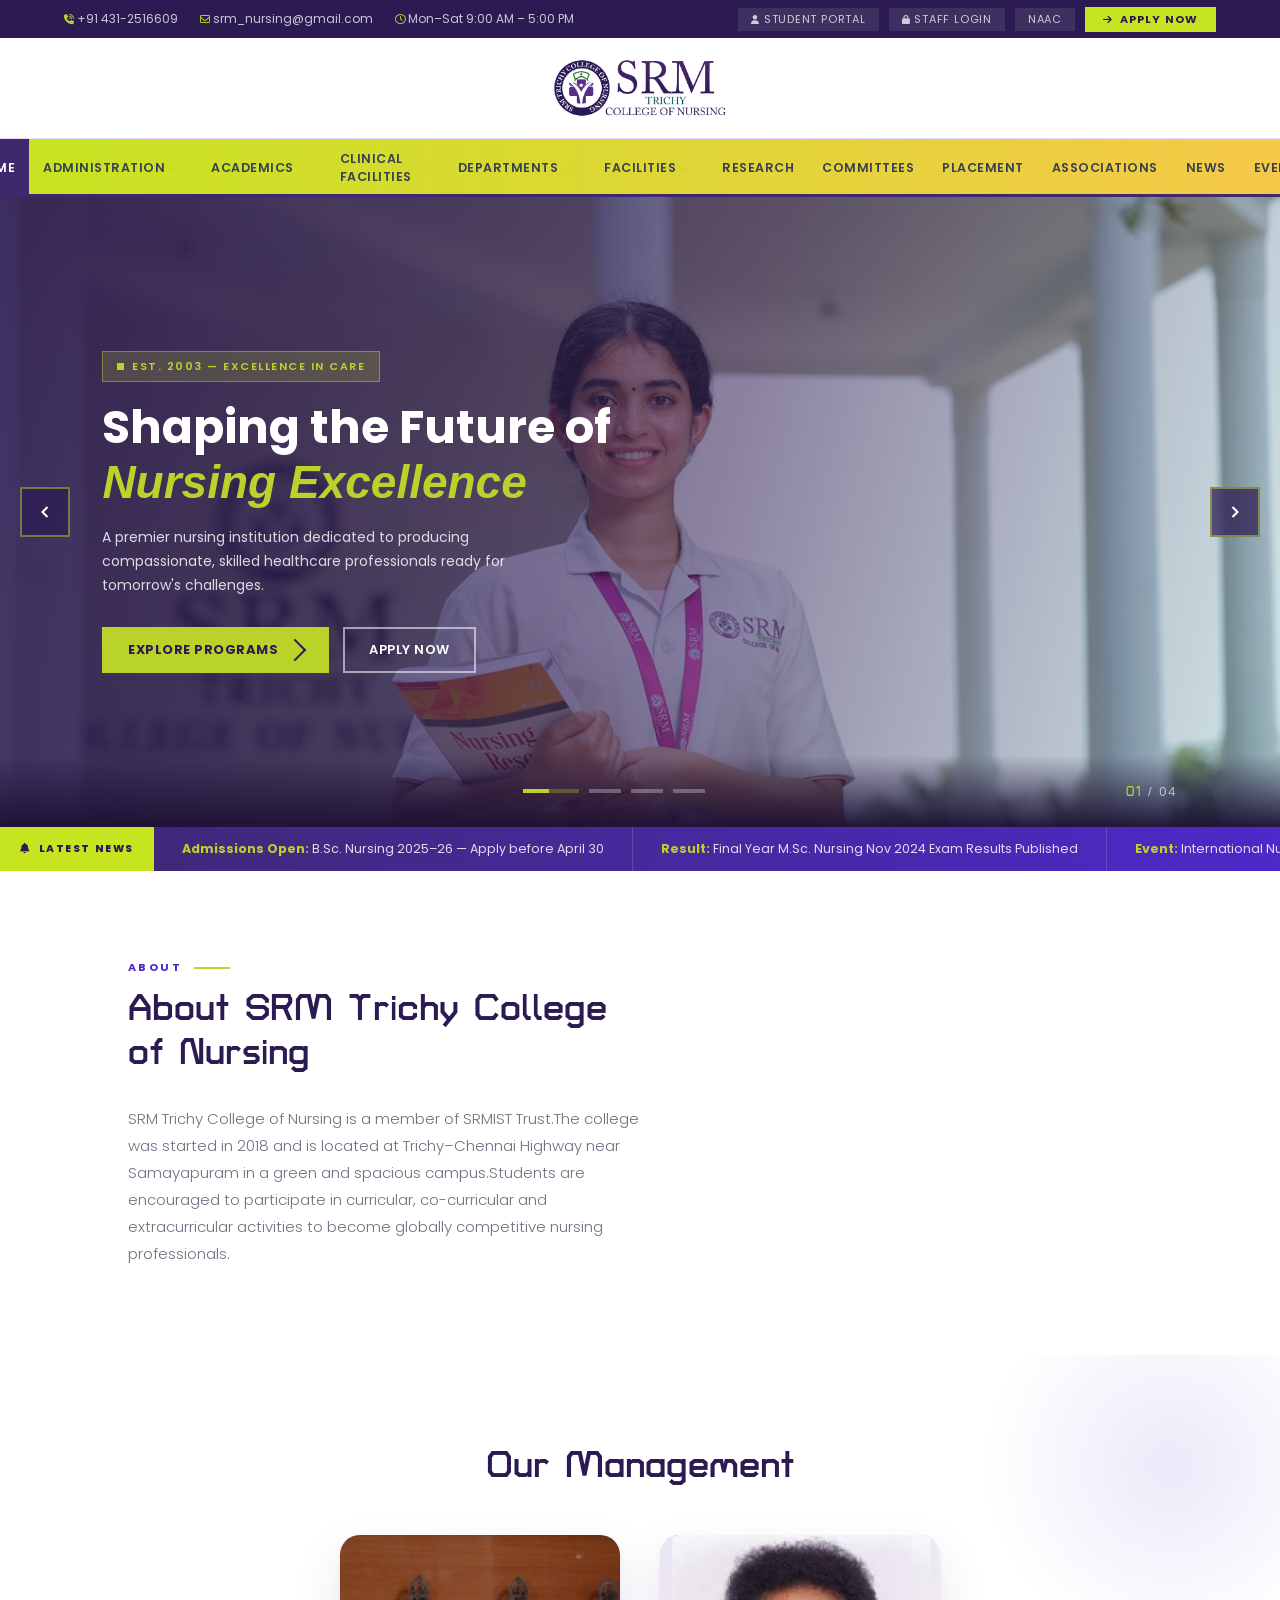
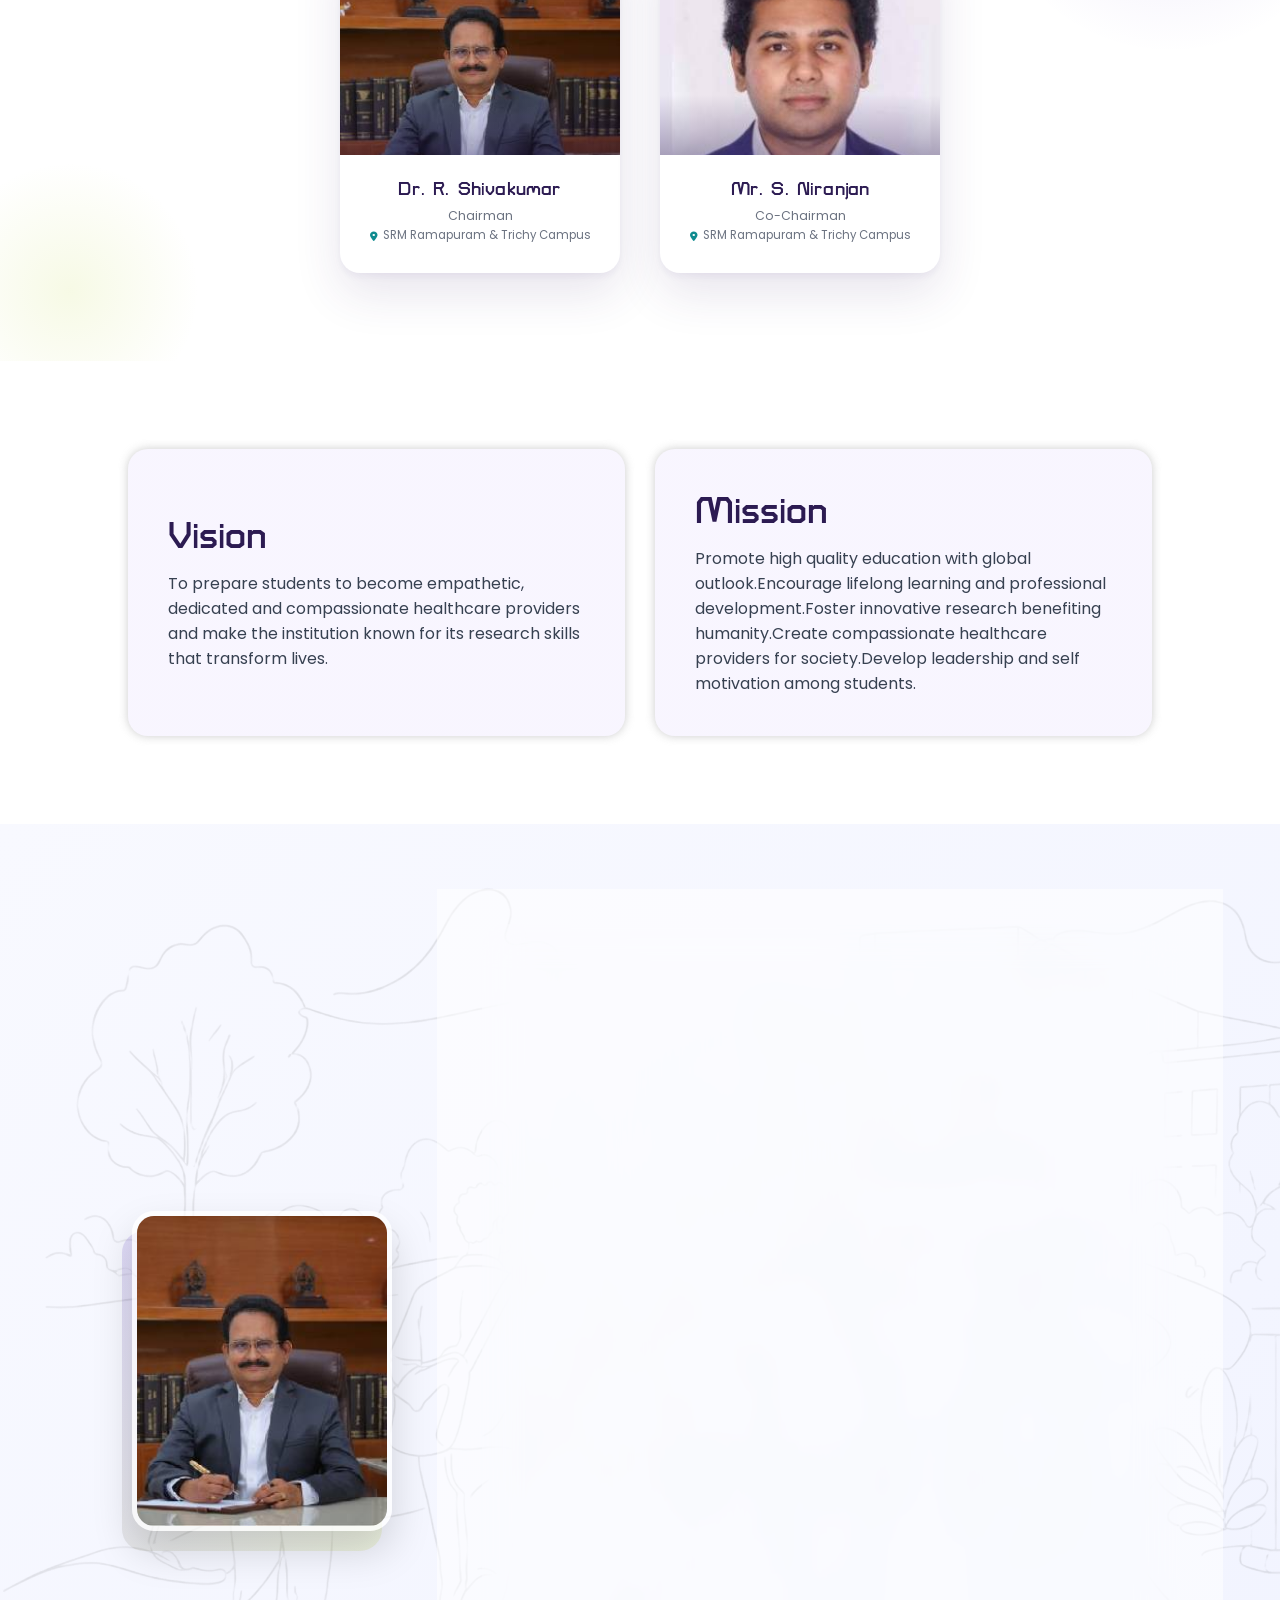
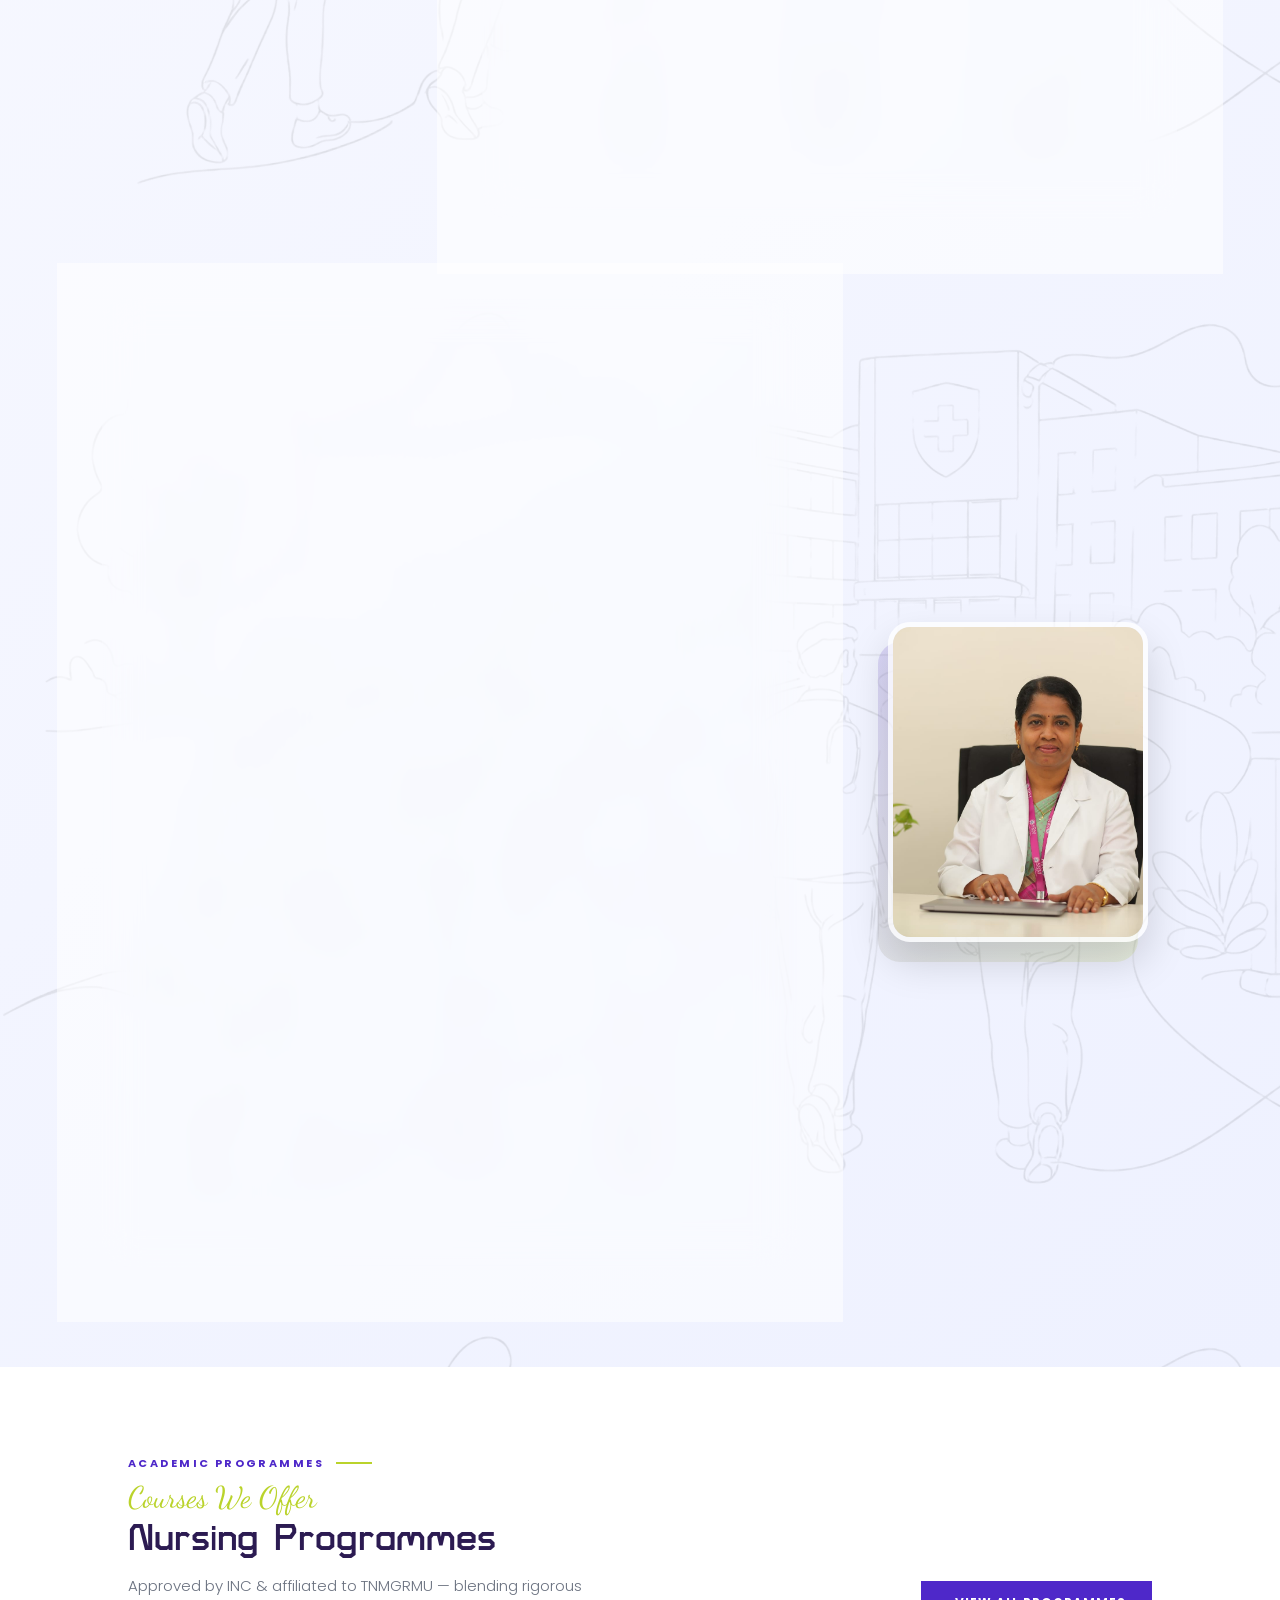
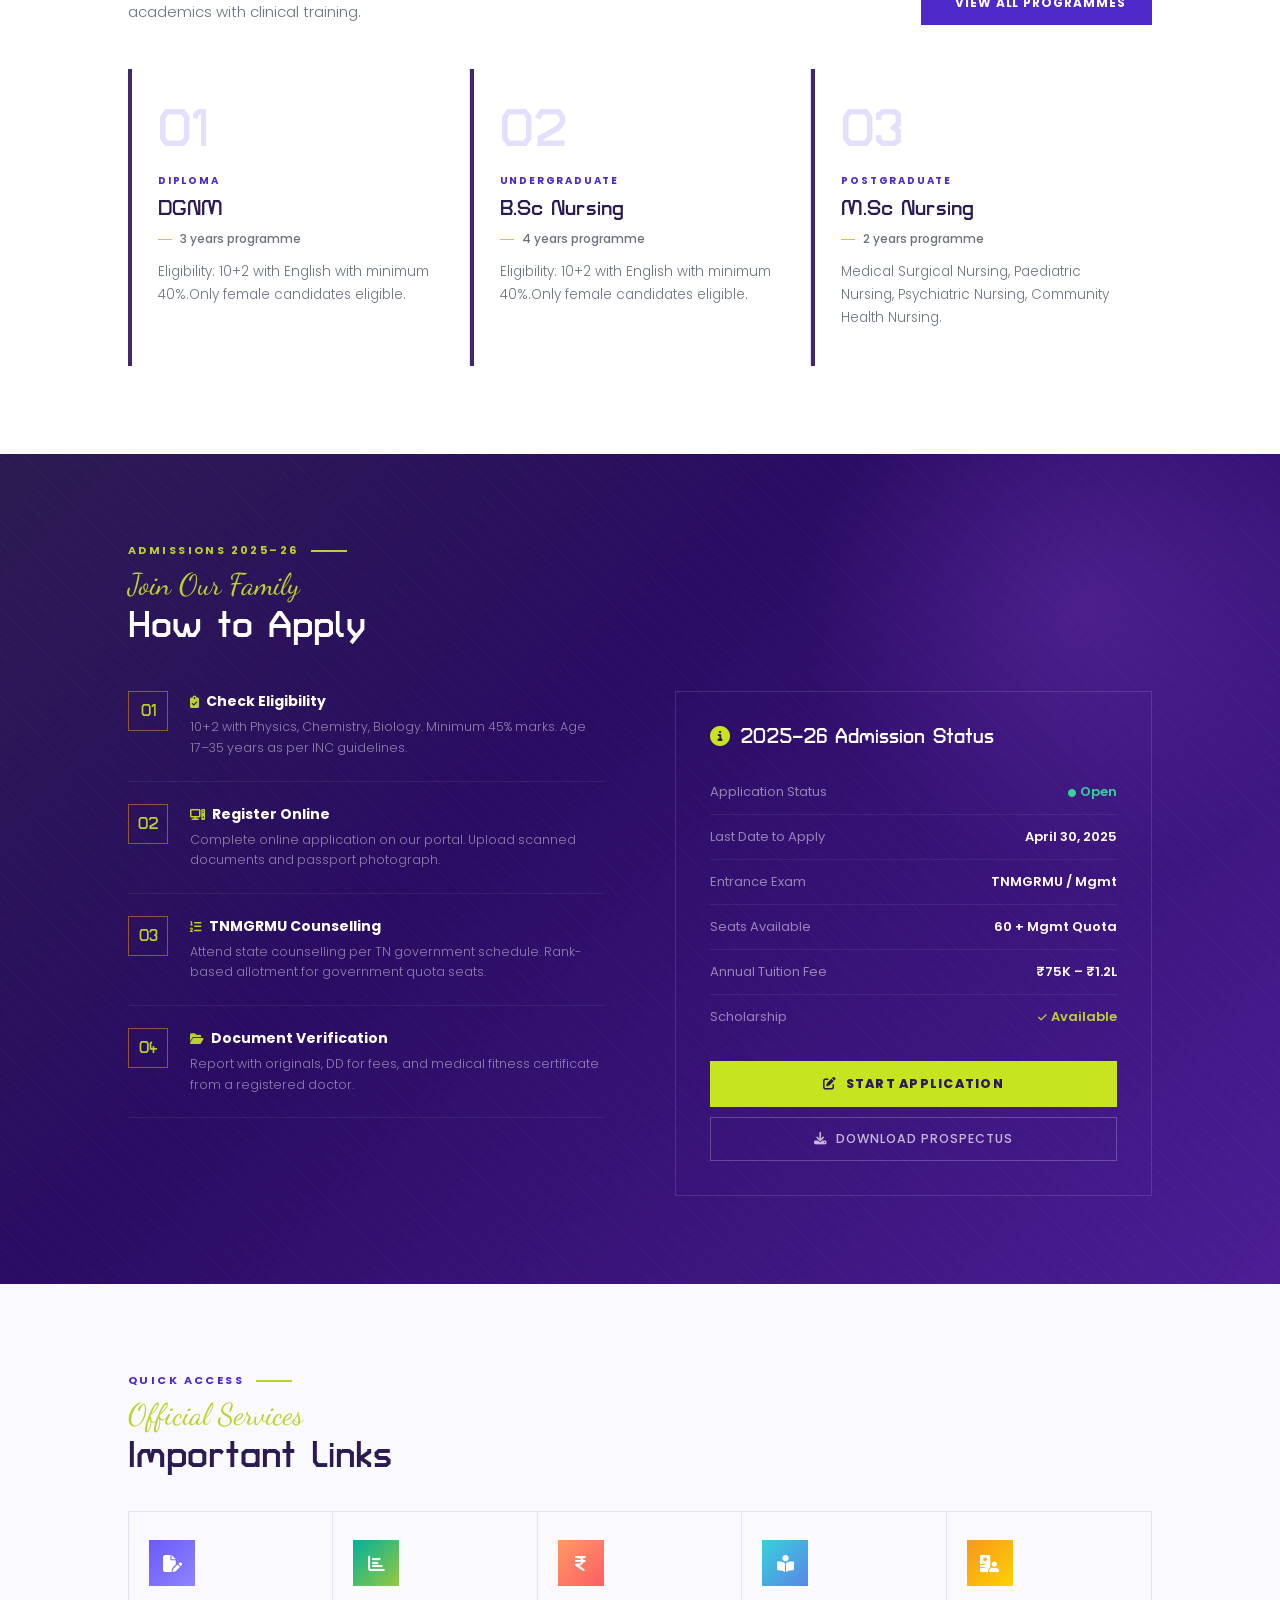
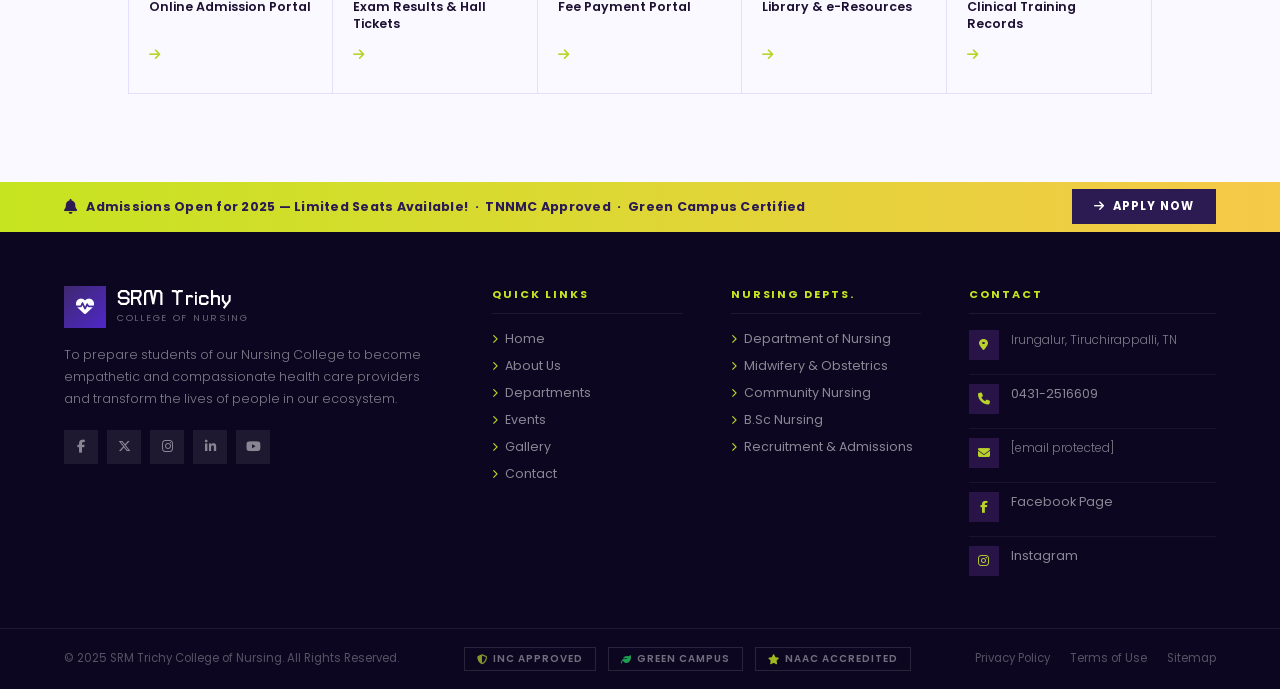
==== commit f0aa5701: "hi" ====
--- a/index.html
+++ b/index.html
@@ -6,10 +6,10 @@
 <title>SRM Trichy College of Nursing</title>
 <link href="https://fonts.googleapis.com/css2?family=Poppins:ital,wght@0,300;0,400;0,500;0,600;0,700;0,800;1,300;1,400&family=Dancing+Script:wght@600;700&family=Playfair+Display:ital,wght@0,700;0,800;1,600;1,700&display=swap" rel="stylesheet">
 <link href="https://fonts.googleapis.com/css2?family=Turret+Road:wght@200;300;400;500;700;800&display=swap" rel="stylesheet">
-
 <link rel="stylesheet" href="https://cdnjs.cloudflare.com/ajax/libs/font-awesome/6.5.0/css/all.min.css">
 <link rel="fav icon" href="./assets/images/fav.png">
 <link rel="stylesheet" href="./assets/css/common/rootvalue.css">
+<link rel="stylesheet" href="./assets/css/pages/swiper.css">
 <link rel="stylesheet" href="./assets/css/common/header_footer.css">
 <link rel="stylesheet" href="./assets/css/pages/homepage.css">
 </head>
@@ -190,8 +190,7 @@
 </div>
 
 <!-- HERO -->
-<section class="hero">
-  <!-- SVG illustrated nursing college scene -->
+<!-- <section class="hero">
   
   <div class="hero-inner">
     <div class="hero-card-wrap">
@@ -216,7 +215,96 @@
     </div>
     
   </div>
-</section>
+</section> -->
+
+<div class="swiper-root" id="swiper">
+
+  <div class="slides-track" id="track">
+
+    <!-- Slide 1 -->
+    <div class="slide active" data-index="0">
+      <div class="slide-bg" style="background-image: url('./assets/images/banner/1.JPG');"></div>
+      <div class="slide-overlay"></div>
+      <div class="slide-content">
+        <div class="slide-badge"><span class="slide-dot-accent"></span> Est. 2003 — Excellence in Care</div>
+        <h1 class="slide-title">Shaping the Future of<br><span>Nursing Excellence</span></h1>
+        <p class="slide-desc">A premier nursing institution dedicated to producing compassionate, skilled healthcare professionals ready for tomorrow's challenges.</p>
+        <div class="slide-actions">
+          <button class="btn-primary">Explore Programs <span class="arrow-icon"></span></button>
+          <button class="btn-outline">Apply Now</button>
+        </div>
+      </div>
+    </div>
+
+    <!-- Slide 2 -->
+    <div class="slide" data-index="1">
+      <div class="slide-bg" style="background-image: url('./assets/images/banner/2.JPG');"></div>
+      <div class="slide-overlay"></div>
+      <div class="slide-content">
+        <div class="slide-badge"><span class="slide-dot-accent"></span> World-Class Facilities</div>
+        <h1 class="slide-title">State-of-the-Art<br><span>Clinical Training Labs</span></h1>
+        <p class="slide-desc">Hands-on learning with advanced simulation labs, clinical wards, and real hospital partnerships that prepare you for every scenario.</p>
+        <div class="slide-actions">
+          <button class="btn-primary">View Facilities <span class="arrow-icon"></span></button>
+          <button class="btn-outline">Take a Tour</button>
+        </div>
+      </div>
+    </div>
+
+    <!-- Slide 3 -->
+    <div class="slide" data-index="2">
+      <div class="slide-bg" style="background-image: url('./assets/images/banner/3.JPG');"></div>
+      <div class="slide-overlay"></div>
+      <div class="slide-content">
+        <div class="slide-badge"><span class="slide-dot-accent"></span> 98% Placement Rate</div>
+        <h1 class="slide-title">From Classroom<br><span>to Career, Seamlessly</span></h1>
+        <p class="slide-desc">Our dedicated placement cell connects graduates with top hospitals, clinics, and healthcare networks across the country and abroad.</p>
+        <div class="slide-actions">
+          <button class="btn-primary">Career Outcomes <span class="arrow-icon"></span></button>
+          <button class="btn-outline">Meet Alumni</button>
+        </div>
+      </div>
+    </div>
+
+    <!-- Slide 4 -->
+    <div class="slide" data-index="3">
+      <div class="slide-bg" style="background-image: url('./assets/images/banner/4.JPG');"></div>
+      <div class="slide-overlay"></div>
+      <div class="slide-content">
+        <div class="slide-badge"><span class="slide-dot-accent"></span> Admissions Open 2025</div>
+        <h1 class="slide-title">Begin Your Journey<br><span>in Healthcare Today</span></h1>
+        <p class="slide-desc">Enroll in our B.Sc, M.Sc Nursing or Post-Basic programs. Limited seats available — secure your future in nursing now.</p>
+        <div class="slide-actions">
+          <button class="btn-primary">Admission Portal <span class="arrow-icon"></span></button>
+          <button class="btn-outline">Download Prospectus</button>
+        </div>
+      </div>
+    </div>
+
+  </div>
+
+  <!-- Prev / Next -->
+  <button class="nav-btn nav-prev" id="prevBtn" aria-label="Previous slide">
+    <svg viewBox="0 0 24 24"><polyline points="15 18 9 12 15 6"/></svg>
+  </button>
+  <button class="nav-btn nav-next" id="nextBtn" aria-label="Next slide">
+    <svg viewBox="0 0 24 24"><polyline points="9 18 15 12 9 6"/></svg>
+  </button>
+
+ 
+
+  <!-- Bottom bar -->
+  <div class="swiper-bottom">
+    <div ></div>
+    <div class="indicators" id="indicators"></div>
+    <div class="slide-counter"><span id="curNum">01</span> / 04</div>
+  </div>
+
+</div>
+
+
+
+
 <div class="marquee-bar">
   <div class="mq-label"><i class="fa-solid fa-bell"></i> Latest News</div>
   <div class="mq-track"><div class="mq-inner">
@@ -490,6 +578,7 @@
   </div>
 </footer>
 
+<script src="./assets/js/swiper.js"></script>
 <script src="./assets/js/script.js"></script>
 </body>
 </html>
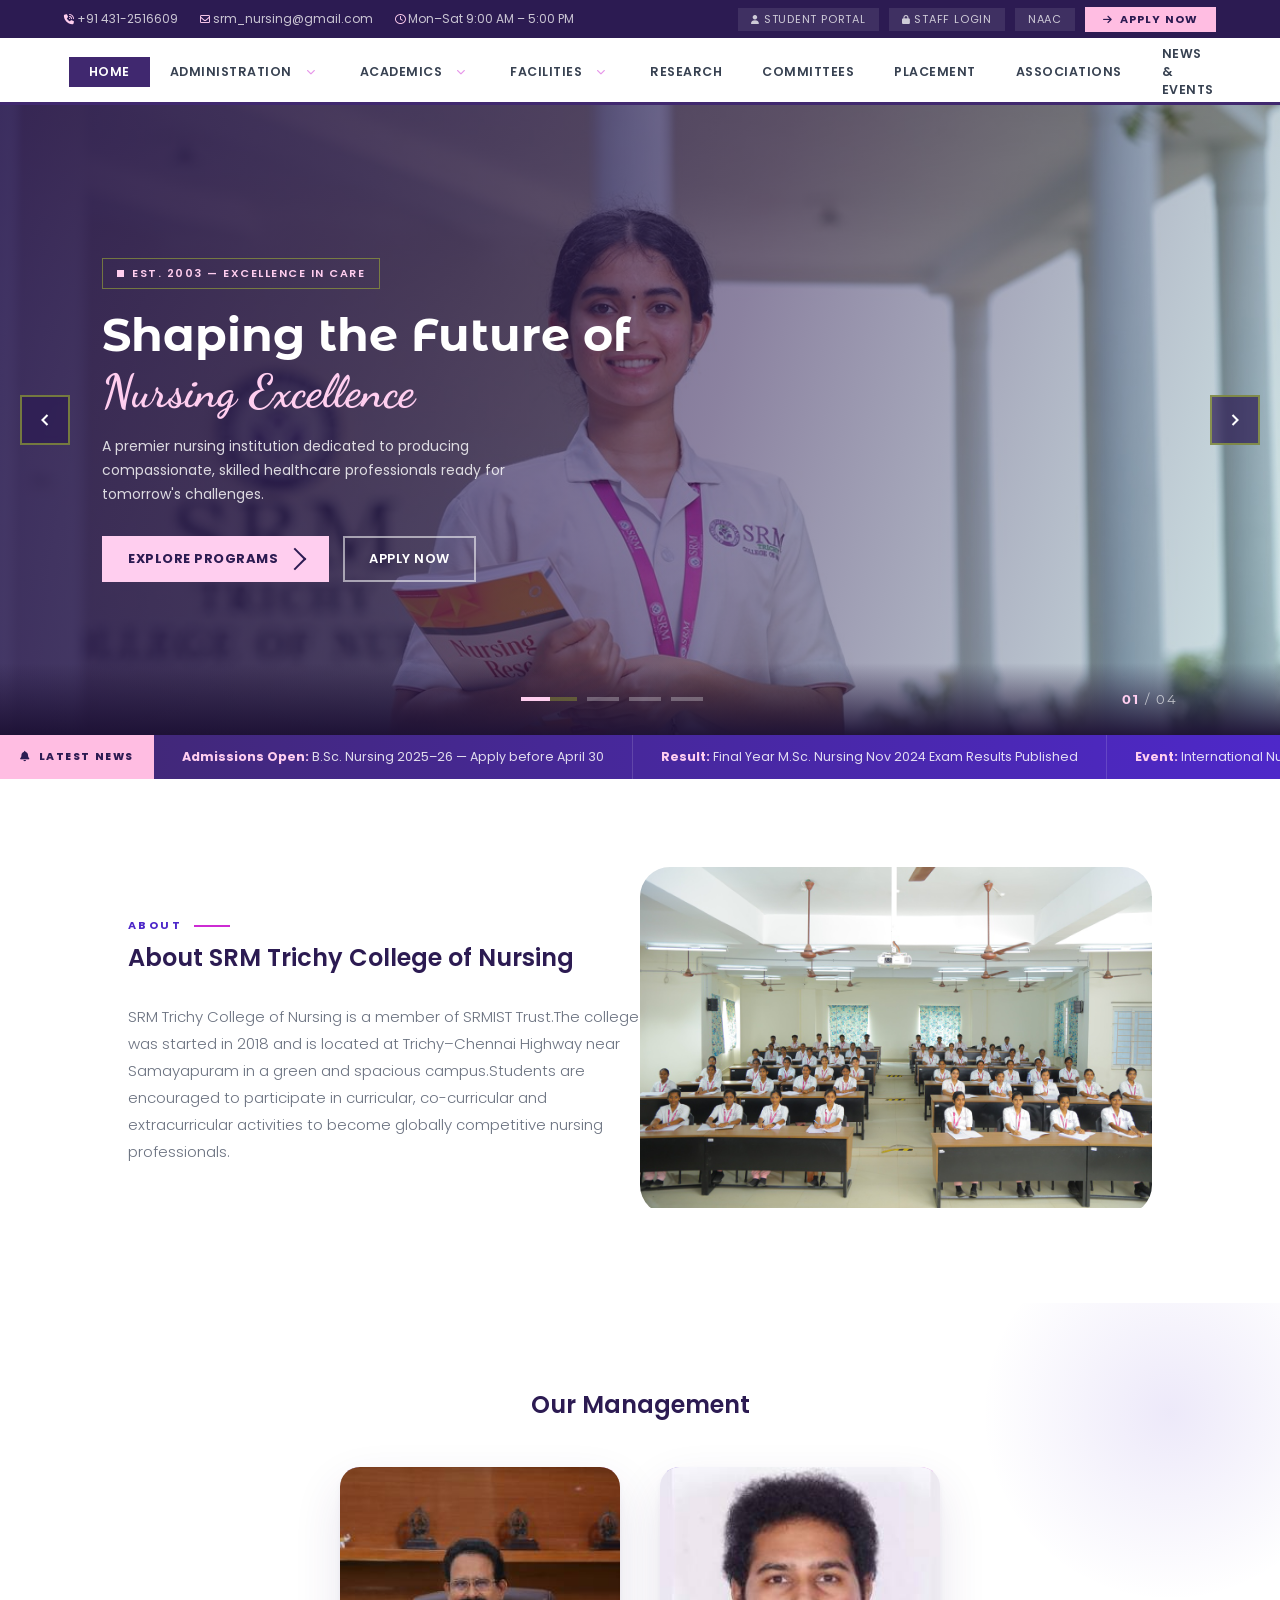
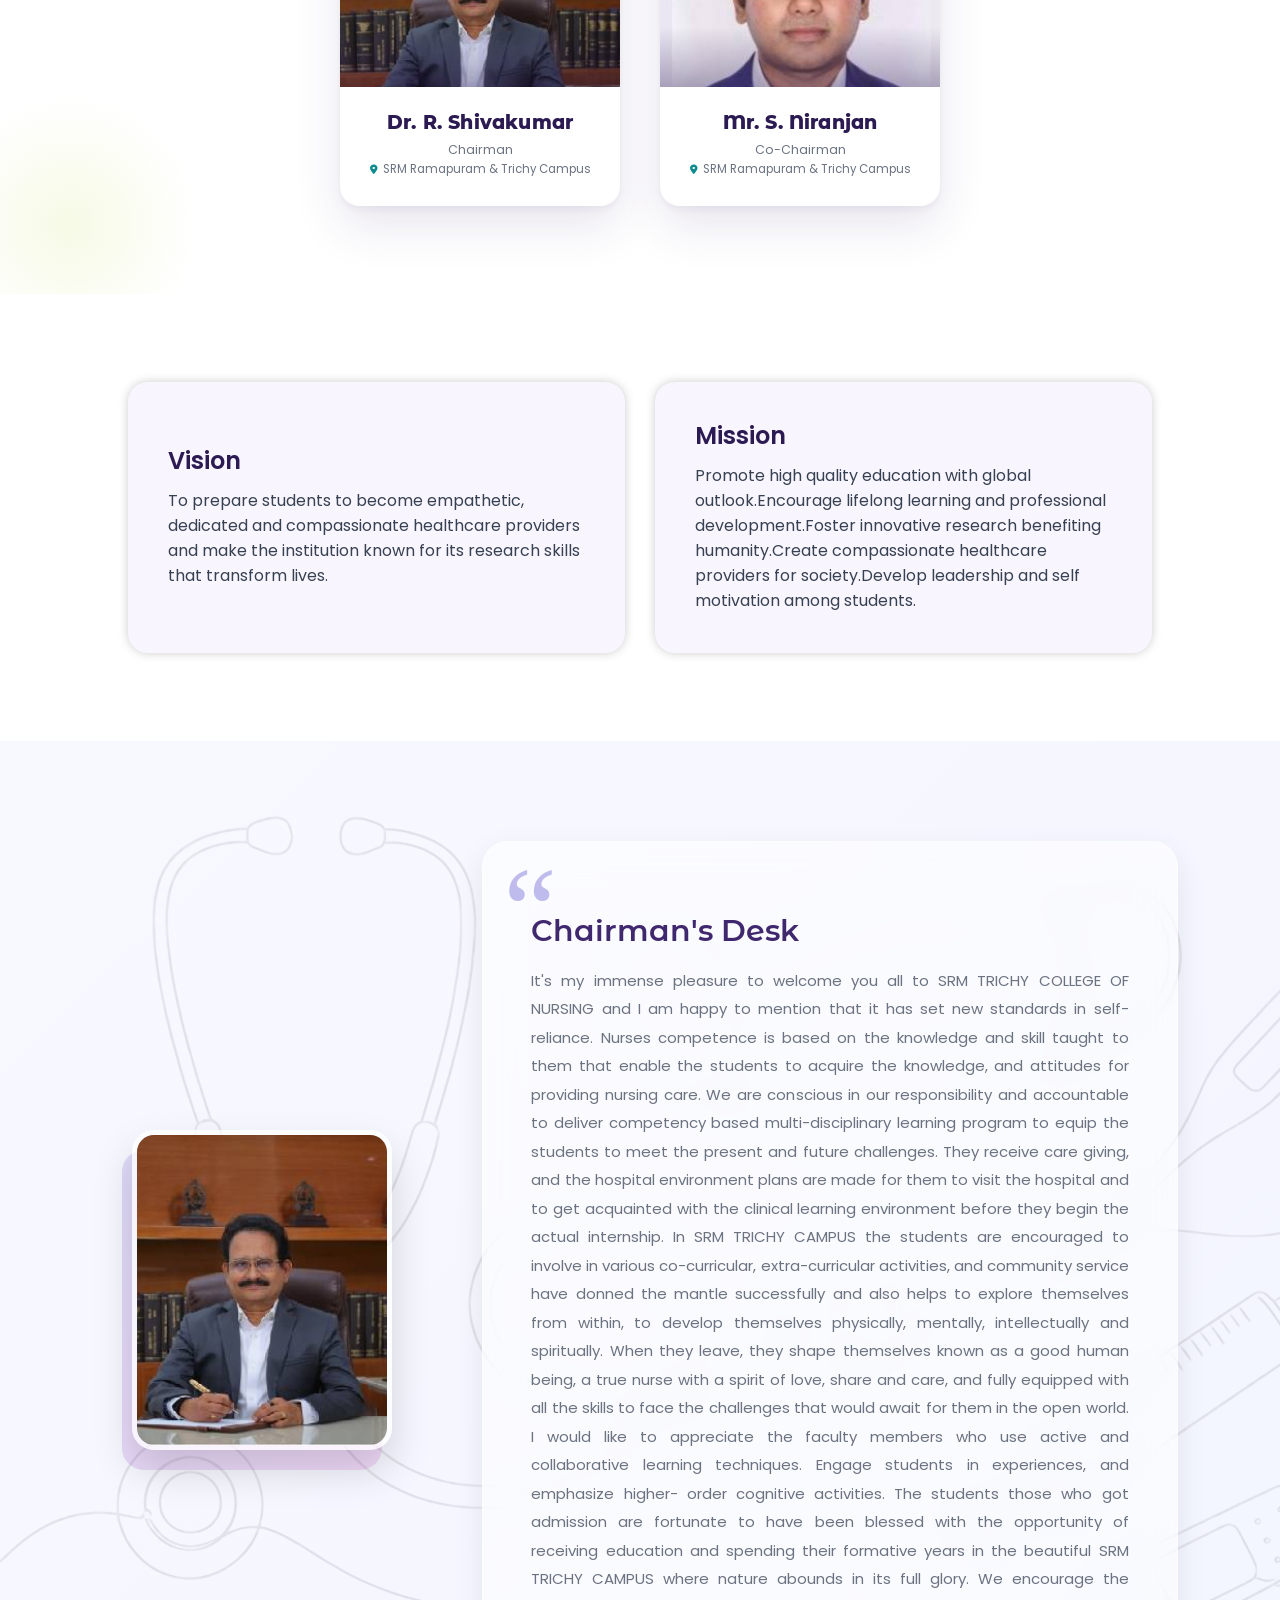
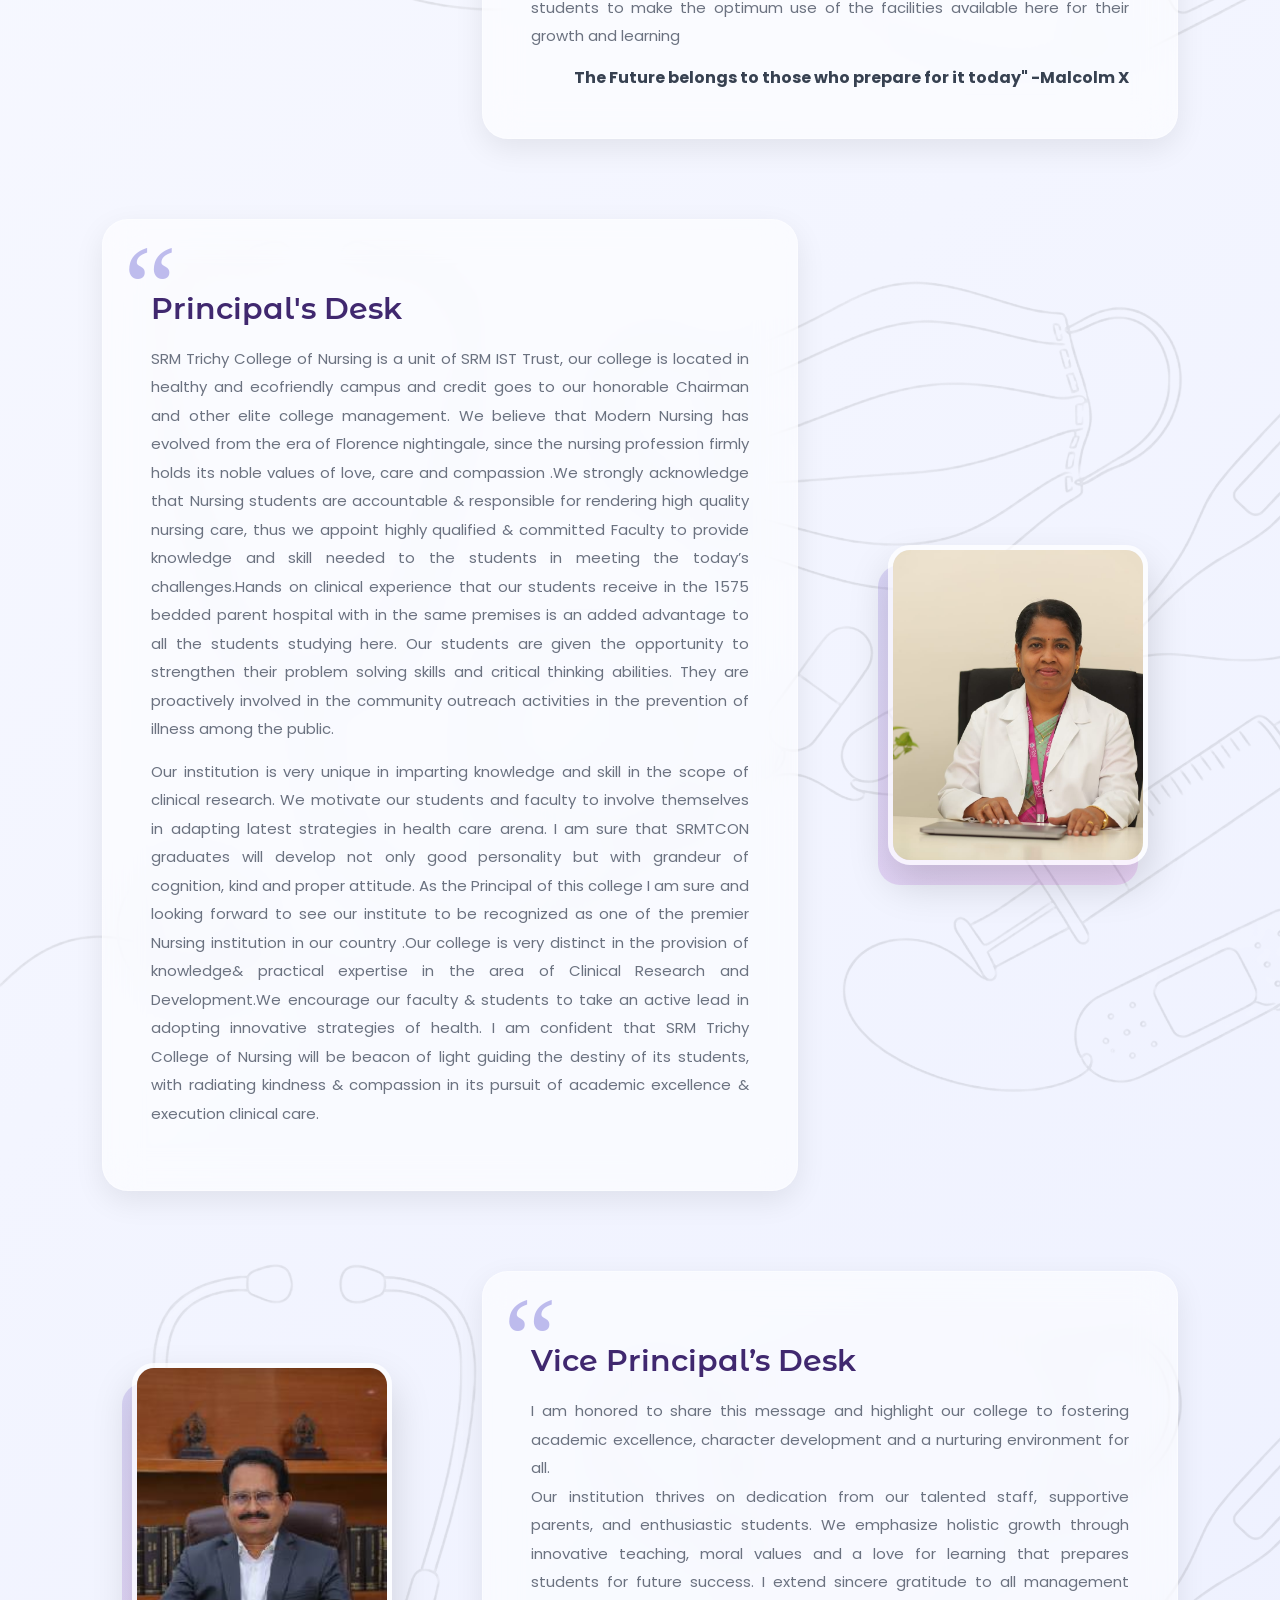
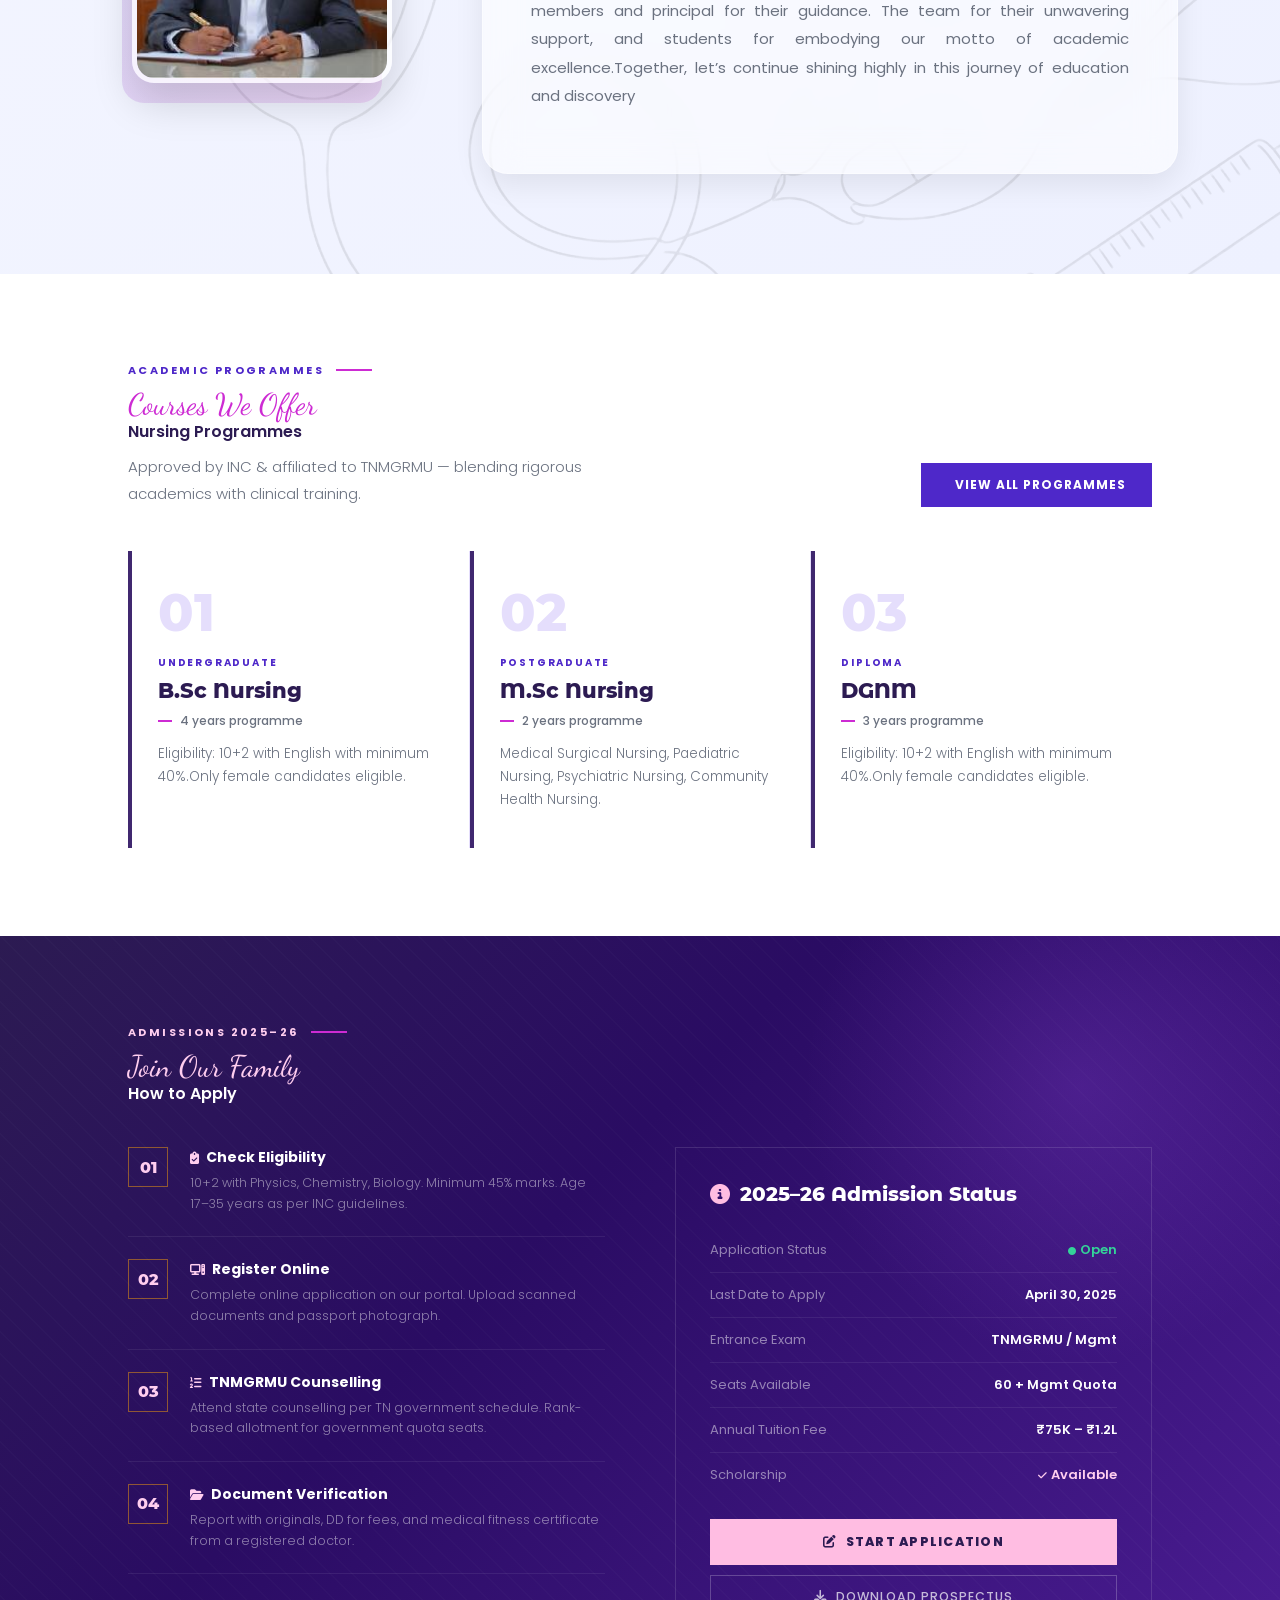
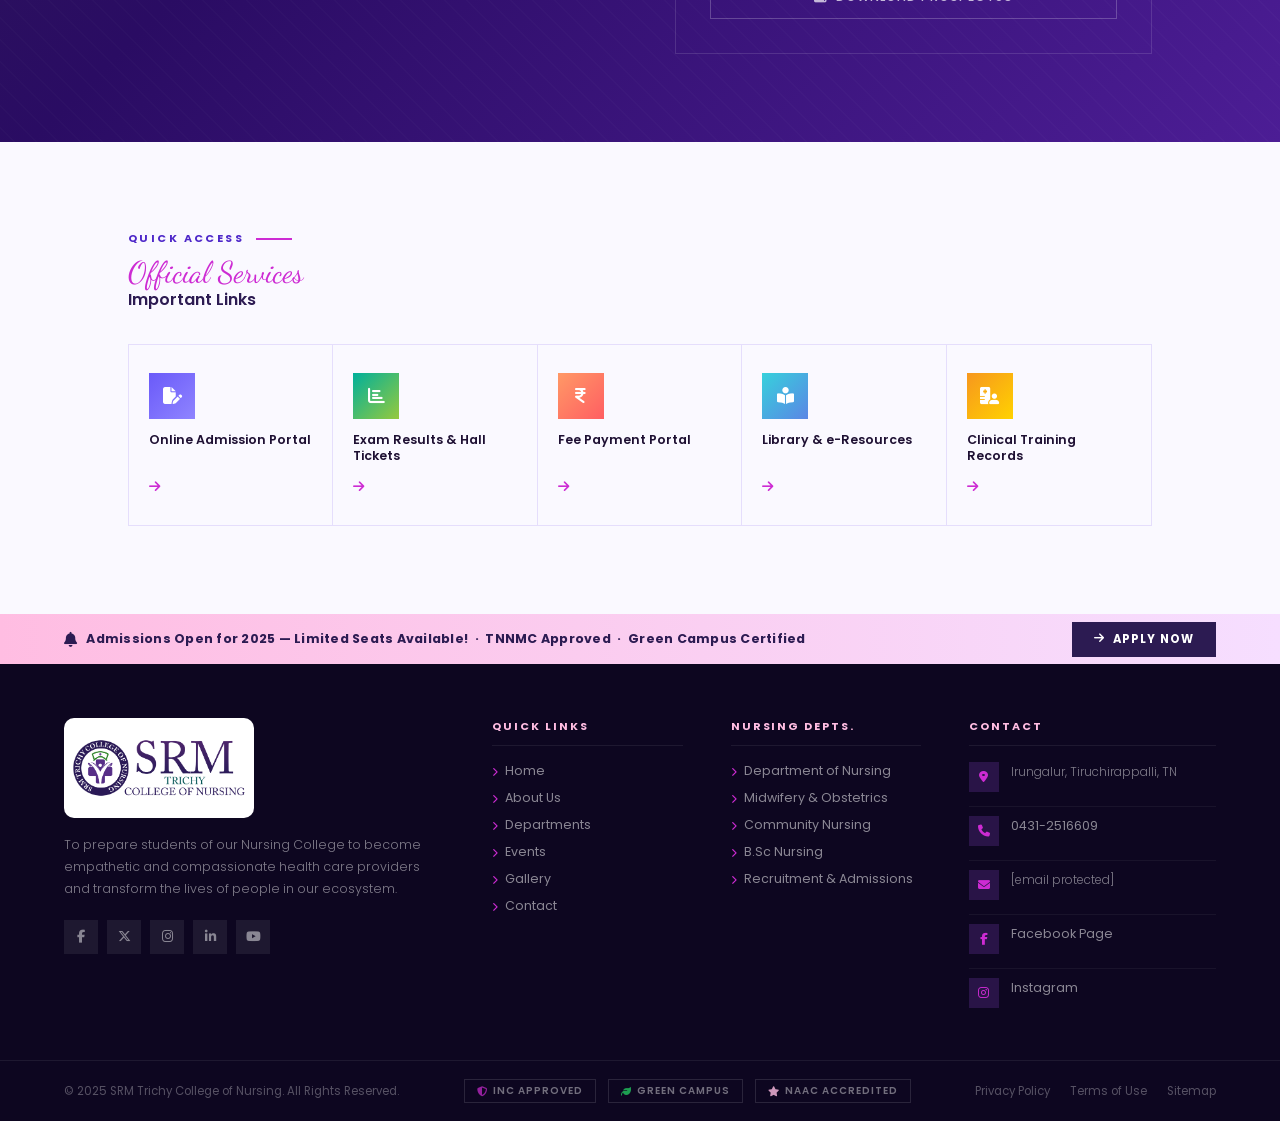
==== commit aa2d4f65: "latest" ====
--- a/index.html
+++ b/index.html
@@ -5,135 +5,22 @@
 <meta name="viewport" content="width=device-width, initial-scale=1.0">
 <title>SRM Trichy College of Nursing</title>
 <link href="https://fonts.googleapis.com/css2?family=Poppins:ital,wght@0,300;0,400;0,500;0,600;0,700;0,800;1,300;1,400&family=Dancing+Script:wght@600;700&family=Playfair+Display:ital,wght@0,700;0,800;1,600;1,700&display=swap" rel="stylesheet">
-<link href="https://fonts.googleapis.com/css2?family=Turret+Road:wght@200;300;400;500;700;800&display=swap" rel="stylesheet">
+<link href="https://fonts.googleapis.com/css2?family=Montserrat+Alternates:ital,wght@0,100;0,200;0,300;0,400;0,500;0,600;0,700;0,800;0,900;1,100;1,200;1,300;1,400;1,500;1,600;1,700;1,800;1,900&display=swap" rel="stylesheet">
+
 <link rel="stylesheet" href="https://cdnjs.cloudflare.com/ajax/libs/font-awesome/6.5.0/css/all.min.css">
 <link rel="fav icon" href="./assets/images/fav.png">
 <link rel="stylesheet" href="./assets/css/common/rootvalue.css">
-<link rel="stylesheet" href="./assets/css/pages/swiper.css">
 <link rel="stylesheet" href="./assets/css/common/header_footer.css">
 <link rel="stylesheet" href="./assets/css/pages/homepage.css">
+<link rel="stylesheet" href="./assets/css/pages/swiper.css">
 </head>
 <body>
 
 <!-- TOP BAR -->
-<div class="topbar">
-  <div class="tb-left">
-    <span><i class="fa-solid fa-phone-volume"></i>&nbsp;+91 431-2516609</span>
-    <a href="#"><i class="fa-regular fa-envelope"></i>&nbsp;<span>srm_nursing@gmail.com</span></a>
-    <span><i class="fa-regular fa-clock"></i>&nbsp;Mon–Sat 9:00 AM – 5:00 PM</span>
-  </div>
-  <div class="tb-right">
-    <a href="#" class="tb-pill"><i class="fa-solid fa-user"></i>Student Portal</a>
-    <a href="#" class="tb-pill"><i class="fa-solid fa-lock"></i>Staff Login</a>
-    <a href="#" class="tb-pill">NAAC</a>
-    <a href="#" class="tb-apply"><i class="fa-solid fa-arrow-right"></i> Apply Now</a>
-  </div>
-</div>
-<div class="myDiv">
-  <div class="logo-bar">
-    <div class="logo-badge">
-      <a href="#" class="nav-logo center-logo">
-        <img src="./assets/images/logo.png" alt="">
-      </a>
-    </div>
-</div>
-<nav id="navbar">
- 
-
-  <ul class="nav-links">
-
-    <li><a href="index.html" class="active">Home</a></li>
-    <!-- ADMINISTRATION -->
-    <li>
-      <a href="#">Administration <i class="fa-solid fa-chevron-down chevron"></i></a>
-      <div class="dropdown">
-        <a href="#"><i class="fa-solid fa-sitemap"></i> Organization Chart</a>
-        <a href="#"><i class="fa-solid fa-scale-balanced"></i> Statutory Bodies</a>
-        <a href="codeofconduct.html"><i class="fa-solid fa-file-lines"></i> Code of Conduct</a>
-      </div>
-    </li>
-    <!-- ACADEMICS -->
-    <li>
-      <a href="./academics.html">Academics <i class="fa-solid fa-chevron-down chevron"></i></a>
-      <div class="dropdown">
-        <a href="#"><i class="fa-solid fa-user-check"></i> Admission</a>
-        <a href="#"><i class="fa-solid fa-pen-to-square"></i> Application</a>
-        <a href="#"><i class="fa-solid fa-graduation-cap"></i> Courses Offered</a>
-        <a href="#"><i class="fa-solid fa-calendar-days"></i> Academic Calendar</a>
-        <a href="#"><i class="fa-solid fa-award"></i> Awards</a>
-      </div>
-    </li>
-
-    <!-- CLINICAL FACILITIES -->
-    <li>
-      <a href="#">Clinical Facilities <i class="fa-solid fa-chevron-down chevron"></i></a>
-      <div class="dropdown">
-        <a href="#"><i class="fa-solid fa-hospital"></i> Hospital Facilities</a>
-        <a href="#"><i class="fa-solid fa-house-medical"></i> Community Settings</a>
-        <a href="#"><i class="fa-solid fa-kit-medical"></i> Outreach Camp</a>
-      </div>
-    </li>
-
-    <!-- DEPARTMENTS -->
-    <li>
-      <a href="#">Departments <i class="fa-solid fa-chevron-down chevron"></i></a>
-      <div class="dropdown">
-        <a href="#"><i class="fa-solid fa-stethoscope"></i> Fundamentals of Nursing</a>
-        <a href="#"><i class="fa-solid fa-user-doctor"></i> Adult Health Nursing</a>
-        <a href="#"><i class="fa-solid fa-house-chimney-medical"></i> Community Health Nursing</a>
-        <a href="#"><i class="fa-solid fa-baby"></i> Child Health Nursing</a>
-        <a href="#"><i class="fa-solid fa-brain"></i> Mental Health Nursing</a>
-        <a href="#"><i class="fa-solid fa-venus"></i> OBG Nursing</a>
-      </div>
-    </li>
-
-    <!-- FACILITIES -->
-    <li>
-      <a href="#">Facilities <i class="fa-solid fa-chevron-down chevron"></i></a>
-      <div class="dropdown">
-
-        <a href="#"><i class="fa-solid fa-chalkboard"></i> Class Room</a>
-
-        <a href="#"><i class="fa-solid fa-building"></i> Multi Purpose Hall</a>
-
-        <a href="#"><i class="fa-solid fa-book"></i> Library</a>
-
-        <a href="#"><i class="fa-solid fa-flask"></i> Laboratory</a>
-
-        <a href="#"><i class="fa-solid fa-futbol"></i> Sports</a>
-
-        <a href="#"><i class="fa-solid fa-music"></i> Cultural</a>
-
-        <a href="#"><i class="fa-solid fa-bus"></i> Transport</a>
-
-        <a href="#"><i class="fa-solid fa-bed"></i> Hostel</a>
-
-        <a href="#"><i class="fa-solid fa-utensils"></i> Canteen</a>
-
-      </div>
-    </li>
-
-    <li><a href="#">Research</a></li>
-
-    <li><a href="#">Committees</a></li>
-
-    <li><a href="#">Placement</a></li>
-
-    <li><a href="#">Associations</a></li>
-
-    <li><a href="#">News</a></li>
-
-    <li><a href="#">Events</a></li>
-
-  </ul>
-
-
-
-  <div class="hamburger" onclick="toggleMobileNav()">
-    <span></span><span></span><span></span>
-  </div>
-</nav>
-</div>
+<div class="topbar" id="topBar"></div>
+
+<nav id="navbar"></nav>
+
 <div class="mobile-overlay" id="mobileOverlay" onclick="toggleMobileNav()"></div>
 <div class="mobile-nav" id="mobileNav">
 
@@ -331,7 +218,7 @@
             <p>SRM Trichy College of Nursing is a member of SRMIST Trust.The college was started in 2018 and is located at Trichy–Chennai Highway near Samayapuram in a green and spacious campus.Students are encouraged to participate in curricular, co-curricular and extracurricular activities to become globally competitive nursing professionals.</p>
         </div>
         <div class="aboutimage">
-            <img src="./assets/images/banner/1.jpeg" alt="">
+            <img src="./assets/images/banner/3.JPG" alt="">
         </div>
     </div>
   </div>
@@ -407,6 +294,18 @@
       <p>Our institution is very unique in imparting knowledge and skill in the scope of clinical research. We motivate our students and faculty to involve themselves in adapting latest strategies in health care arena. I am sure that SRMTCON graduates will develop not only good personality but with grandeur of cognition, kind and proper attitude. As the Principal of this college I am sure and looking forward to see our institute to be recognized as one of the premier Nursing institution in our country .Our college is very distinct in the provision of knowledge&amp; practical expertise in the area of Clinical Research and Development.We encourage our faculty &amp; students to take an active lead in adopting innovative strategies of health. I am confident that SRM Trichy College of Nursing will be beacon of light guiding the destiny of its students, with radiating kindness &amp; compassion in its pursuit of academic excellence &amp; execution clinical care.</p>
     </div>
   </div>
+
+   <div class="leader-card">
+    <div class="leader-image">
+      <img src="./assets/images/leaders/chairman.jpg" alt="Chairman">
+    </div>
+
+    <div class="leader-content">
+      <h2>Vice Principal’s Desk</h2>
+        <p>I am honored to share this message and highlight our college to fostering academic excellence, character development and a nurturing environment for all.<br>
+        Our institution thrives on dedication from our talented staff, supportive parents, and enthusiastic students. We emphasize holistic growth through innovative teaching, moral values and a love for learning that prepares students for future success. I extend sincere gratitude to all management members and principal for their guidance. The team for their unwavering support, and students for embodying our motto of academic excellence.Together, let’s continue shining highly in this journey of education and discovery</p>
+    </div>
+  </div>
 </section>
 <!-- MARQUEE -->
 
@@ -427,24 +326,25 @@
     </a>
   </div>
   <div class="prog-grid">
-    <a class="prog-card" href="#"><div class="prog-num">01</div>
+     <a class="prog-card" href="#"><div class="prog-num">01</div>
+      <div class="prog-badge">Undergraduate</div>
+      <div class="prog-name">B.Sc Nursing</div>
+      <div class="prog-dur">4 years programme</div>
+      <p class="prog-desc">Eligibility: 10+2 with English with minimum 40%.Only female candidates eligible.</p>
+    </a>
+    <a class="prog-card" href="#"><div class="prog-num">02</div>
+      <div class="prog-badge">Postgraduate</div>
+      <div class="prog-name">M.Sc Nursing</div>
+      <div class="prog-dur">2 years programme</div>
+      <p class="prog-desc">Medical Surgical Nursing, Paediatric Nursing, Psychiatric Nursing, Community Health Nursing.</p>
+    </a>
+    <a class="prog-card" href="#"><div class="prog-num">03</div>
       <div class="prog-badge">Diploma</div>
       <div class="prog-name">DGNM</div>
       <div class="prog-dur">3 years programme</div>
       <p class="prog-desc">Eligibility: 10+2 with English with minimum 40%.Only female candidates eligible.</p>
     </a>
-    <a class="prog-card" href="#"><div class="prog-num">02</div>
-      <div class="prog-badge">Undergraduate</div>
-      <div class="prog-name">B.Sc Nursing</div>
-      <div class="prog-dur">4 years programme</div>
-      <p class="prog-desc">Eligibility: 10+2 with English with minimum 40%.Only female candidates eligible.</p>
-    </a>
-    <a class="prog-card" href="#"><div class="prog-num">03</div>
-      <div class="prog-badge">Postgraduate</div>
-      <div class="prog-name">M.Sc Nursing</div>
-      <div class="prog-dur">2 years programme</div>
-      <p class="prog-desc">Medical Surgical Nursing, Paediatric Nursing, Psychiatric Nursing, Community Health Nursing.</p>
-    </a>
+   
   </div>
 </section>
 
@@ -512,8 +412,7 @@
     <!-- Brand -->
     <div class="footer-brand">
       <a href="#" class="footer-logo-row">
-        <div class="fl-badge"><i class="fa-solid fa-heart-pulse"></i></div>
-        <div class="fl-txt"><div class="fl-srm">SRM Trichy</div><div class="fl-sub">College of Nursing</div></div>
+        <img src="./assets/images/logo.png" alt="">
       </a>
       <p>To prepare students of our Nursing College to become empathetic and compassionate health care providers and transform the lives of people in our ecosystem.</p>
       <div class="f-social">
@@ -578,6 +477,7 @@
   </div>
 </footer>
 
+<script src="./assets/js/header.js"></script>
 <script src="./assets/js/swiper.js"></script>
 <script src="./assets/js/script.js"></script>
 </body>
--- a/assets/css/common/rootvalue.css
+++ b/assets/css/common/rootvalue.css
@@ -3,69 +3,52 @@
 ═════════════════════════════════════ */
 
 :root {
-
   /* Brand colours */
   --primary:#40286f;
   --primary-dark:#2c1b52;
   --primary-mid:#5a3db5;
   --primary-light:#4e28c9;
-
-  --accent:#bad32b;
+  --accent:#cd2bd3;
   --accent-vivid:#0f8b8f;
-
-  --gold:#c6e420;
-  --gold-light:#bad32b;
-
+  --gold:#ffbde2;
+  --gold-light:#ffceef;
   --teal:#0ea5a4;
   --green:#22c55e;
-
   --white:#ffffff;
   --off-white:#faf9ff;
   --light-bg:#f5f1ff;
-
   --text-dark:#1e1033;
   --text-body:#374151;
   --text-muted:#6b7280;
-
   --border:#e5defc;
-
-  --orange:#f6c949;
-
-  --main-bg-badge:#f59e0b1f;
-  --main-bg-badge-border:#f59e0b66;
-
+  --orange:#f6deff;
+  --main-bg-badge:#f50be21f;
+  --main-bg-badge-border:#f50b8066;
   /* Quick link gradients */
   --ql-admission-bg:linear-gradient(135deg,#6a5af9,#8f84ff);
   --ql-results-bg:linear-gradient(135deg,#00b09b,#96c93d);
   --ql-fee-bg:linear-gradient(135deg,#ff9966,#ff5e62);
   --ql-library-bg:linear-gradient(135deg,#36d1dc,#5b86e5);
   --ql-clinical-bg:linear-gradient(135deg,#f7971e,#ffd200);
-
   /* Section alt background */
   --odd-section-bg:#f0ebff;
-
   /* Layout */
   --mobile-menu-width:300px;
   --section-padding:88px 10%;
   --nav-h:58px;
-
   /* Typography */
   --font-main:'Poppins',sans-serif;
   --font-cursive:'Dancing Script',cursive;
-  --font-serif:"Turret Road",sans-serif;
-
+  --font-serif:"Montserrat Alternates", sans-serif;
   /* Motion */
   --ease:0.3s cubic-bezier(0.4,0,0.2,1);
-    
   /* Conduct / Policy Page */
   --policy-bg:#f7f4ff;
   --policy-card:#ffffff;
   --policy-heading:#2c1b52;
   --policy-number:#40286f;
-
   --policy-border:#e7e1ff;
   --policy-highlight:#f1ecff;
-
   --policy-student:#5a3db5;
   --policy-hostel:#0ea5a4;
   --policy-ragging:#ef4444;
@@ -74,19 +57,13 @@
   --policy-support:#6366f1;
   --acad-primary:#40286f;
   --acad-primary-dark:#2c1b52;
-
   --acad-text:#333;
   --acad-border:#e5e5e5;
   --acad-bg:#ffffff;
   --acad-soft:#f7f7fb;
-
   --acad-radius:10px;
   --acad-shadow:0 6px 20px rgba(0,0,0,0.06);
-
   --acad-section-padding:80px 20px;
-
-
-
 }
 
 /* RESET */
--- a/assets/css/common/header_footer.css
+++ b/assets/css/common/header_footer.css
@@ -1,7 +1,7 @@
 /* ══════════════════════════════════════════════
    TOP BAR
 ══════════════════════════════════════════════ */
-.topbar { background: var(--primary-dark); color: rgba(255,255,255,.75); font-size: 12px; padding: 0 5%; display: flex; justify-content: space-between; align-items: center; height: 38px; }
+.topbar { background: var(--primary-dark); color: #ffffffbf; font-size: 12px; padding: 0 5%; display: flex; justify-content: space-between; align-items: center; height: 38px; }
 .topbar a { color: inherit; text-decoration: none; transition: color var(--ease); }
 .topbar a:hover { color: var(--gold-light); }
 .tb-left { display: flex; gap: 22px; align-items: center; }
@@ -20,37 +20,72 @@
 /* ══════════════════════════════════════════════
    NAVBAR
 ══════════════════════════════════════════════ */
-.myDiv { position: sticky; top: 0; z-index: 1000; }
+
 
 .logo-bar { display: flex; justify-content: center; align-items: center; padding: 5px 5%; background: var(--white); border-bottom: 1px solid var(--border); }
-.logo-badge img { width: 180px; }
+.logo-badge img,.footer-logo-row img { width: 180px; }
 .center-logo { gap: 14px; }
 .center-logo .logo-txt .brand-srm  { font-size: 28px; }
 .center-logo .logo-txt .brand-sub  { font-size: 11px; letter-spacing: .22em; text-align: center; }
 .nav-logo { display: flex; align-items: center; gap: 12px; text-decoration: none; overflow: hidden; }
 .logo-txt .brand-srm { font-family: var(--font-main); font-size: 23px; font-weight: 600; color: var(--primary); line-height: 1; letter-spacing: -.4px; }
 .logo-txt .brand-sub { font-size: 10px; text-transform: uppercase; letter-spacing: .19em; color: var(--text-muted); font-weight: 500; margin-top: 2px; }
-
+.footer-logo-row {
+   background-color: #fff;
+   padding: 5px;
+   border-radius: 10px;
+   width: fit-content;
+}
 nav {
   z-index: 1000;
-  background: linear-gradient(90deg, var(--gold), var(--orange));
   border-bottom: 3px solid var(--primary);
   height: var(--nav-h);
   display: flex;
   align-items: center;
-  padding: 0 5%;
+  padding:2.5% 5%;
+  background:white;
   gap: 22px;
   transition: box-shadow var(--ease);
 }
+.nav-logo img{
+  width:160px;
+  display:block;
+}
 nav.scrolled { box-shadow: 0 4px 24px rgba(64,40,111,.16); }
+.submenu-item{
+position:relative;
+}
 
-#navbar { justify-content: center; }
+/* LEVEL 3 MENU */
+.sub-dropdown{
+display:none;
+position:absolute;
+top:0px;
+left:100%;
+background:#fff;
+min-width:230px;
+border:1px solid var(--border);
+border-left:3px solid var(--accent);
+}
+
+/* SHOW LEVEL 3 */
+.submenu-item:hover .sub-dropdown{
+display:block;
+}
+
+/* ARROW ICON */
+.sub-chevron{
+font-size:9px;
+margin-left:auto;
+}
+
+#navbar { justify-content: center;position:sticky;top:0;}
 #navbar a i, #mobileNav a i { color: var(--accent); font-size: 9px; width: 14px; }
 
 .nav-links { display: flex; list-style: none; flex: 1; justify-content: center; }
 .nav-links li { position: relative; }
-.nav-links li > a { display: flex; align-items: center; gap: 4px; padding: 0 14px; height: var(--nav-h); font-size: 12.5px; font-weight: 600; letter-spacing: .04em; text-transform: uppercase; color: var(--text-body); text-decoration: none; margin-bottom: -3px; transition: color var(--ease), border-color var(--ease); }
-.nav-links li > a:hover, .nav-links li > a.active { color: var(--white); background: var(--primary); border-bottom-color: var(--accent); }
+.nav-links li > a { display: flex; align-items: center; gap:14px; padding:0 20px; height:30px; font-size: 12.5px; font-weight: 600; letter-spacing: .04em; text-transform: uppercase; color: var(--text-body); text-decoration: none; margin-bottom: -3px; transition: color var(--ease), border-color var(--ease); }
+.nav-links li > a:hover, .nav-links li > a.active { color: var(--white); background: var(--primary); border-bottom-color: var(--accent);}
 .chevron { font-size: 8px; opacity: .5; }
 
 .dropdown { display: none; position: absolute; top: 100%; left: 0; background: var(--white); min-width: 250px; border: 1px solid var(--border); border-top: 3px solid var(--accent); z-index: 9999; animation: dropIn .2s ease; }
@@ -58,7 +93,8 @@
 .nav-links li:hover .dropdown { display: block; }
 .dropdown a { display: block !important; padding: 10px 18px !important; font-size: 12.5px !important; color: var(--text-body) !important; font-weight: 400 !important; text-transform: none !important; border-bottom: 1px solid var(--border) !important; height: auto !important; margin-bottom: 0 !important; transition: background var(--ease), padding-left var(--ease) !important; text-decoration: none; }
 .dropdown a:last-child  { border-bottom: none !important; }
-.dropdown a:hover { background: var(--light-bg) !important; color: var(--primary-light) !important; padding-left: 24px !important; }
+.dropdown a:hover {
+    background: var(--light-bg) !important; color: var(--primary-light) !important; padding-left: 14px !important; }
 
 .nav-cta { background: var(--primary-light); color: #fff !important; padding: 10px 20px; font-size: 12px; font-weight: 700; letter-spacing: .07em; text-transform: uppercase; text-decoration: none; flex-shrink: 0; transition: background var(--ease); display: flex; align-items: center; gap: 7px; }
 .nav-cta:hover { background: var(--accent-vivid); }
@@ -119,4 +155,10 @@
 .mobile-nav a { display: block; padding: 11px 0; font-size: 13.5px; font-weight: 500; color: var(--text-body); text-decoration: none; border-bottom: 1px solid var(--border); }
 .mobile-nav a:hover { color: var(--primary-light); }
 .mobile-group .dropdown { display: none; position: relative; border: none; min-width: auto; animation: none; }
-.mobile-group.open .dropdown { display: block; }+.mobile-group.open .dropdown { display: block; }
+
+.submenu-item>a>div{
+   display:flex;
+   justify-content:space-between;
+   align-items:center;
+}
--- a/assets/css/pages/homepage.css
+++ b/assets/css/pages/homepage.css
@@ -45,7 +45,7 @@
 .s-eyebrow { display: flex; align-items: center; gap: 12px; font-size: 11px; text-transform: uppercase; letter-spacing: .22em; color: var(--primary-light); font-weight: 700; margin-bottom: 10px; }
 .s-eyebrow::after { content: ''; flex: 0 0 36px; height: 2px; background: var(--accent); }
 .s-cursive { font-family: var(--font-cursive); font-size: clamp(20px, 2.4vw, 30px); color: var(--accent); line-height: 1; margin-bottom: 4px; }
-.s-title { font-family: var(--font-serif); font-size: clamp(26px, 3vw, 42px); font-weight: 800; color: var(--primary-dark); line-height: 1.15; margin-bottom: 13px; }
+.s-title { font-size: clamp(26px, 42px); font-weight: 600; color: var(--primary-dark); line-height: 1.15; margin-bottom: 13px; }
 .s-sub { font-size: 15px; color: var(--text-muted); line-height: 1.75; max-width: 540px; font-weight: 300; }
 
 /* ══════════════════════════════════════════════
@@ -74,7 +74,7 @@
   padding: var(--section-padding);
   position: relative;
   overflow: hidden;
-  background: url(../../images/bg1.png),linear-gradient(var(--light-bg),var(--light-bg));
+  background: url(../../images/bg.png),linear-gradient(var(--light-bg),var(--light-bg));
   background-attachment:fixed;
   background-size:cover;
   background-position:center;
@@ -244,7 +244,7 @@
   display:flex;
   flex-direction:column;
   gap:80px;
-  background:url(../../images/bg1.png),linear-gradient(
+  background:url(../../images/bg.png),linear-gradient(
     135deg,
     #f8f9ff 0%,
     #eef1ff 100%
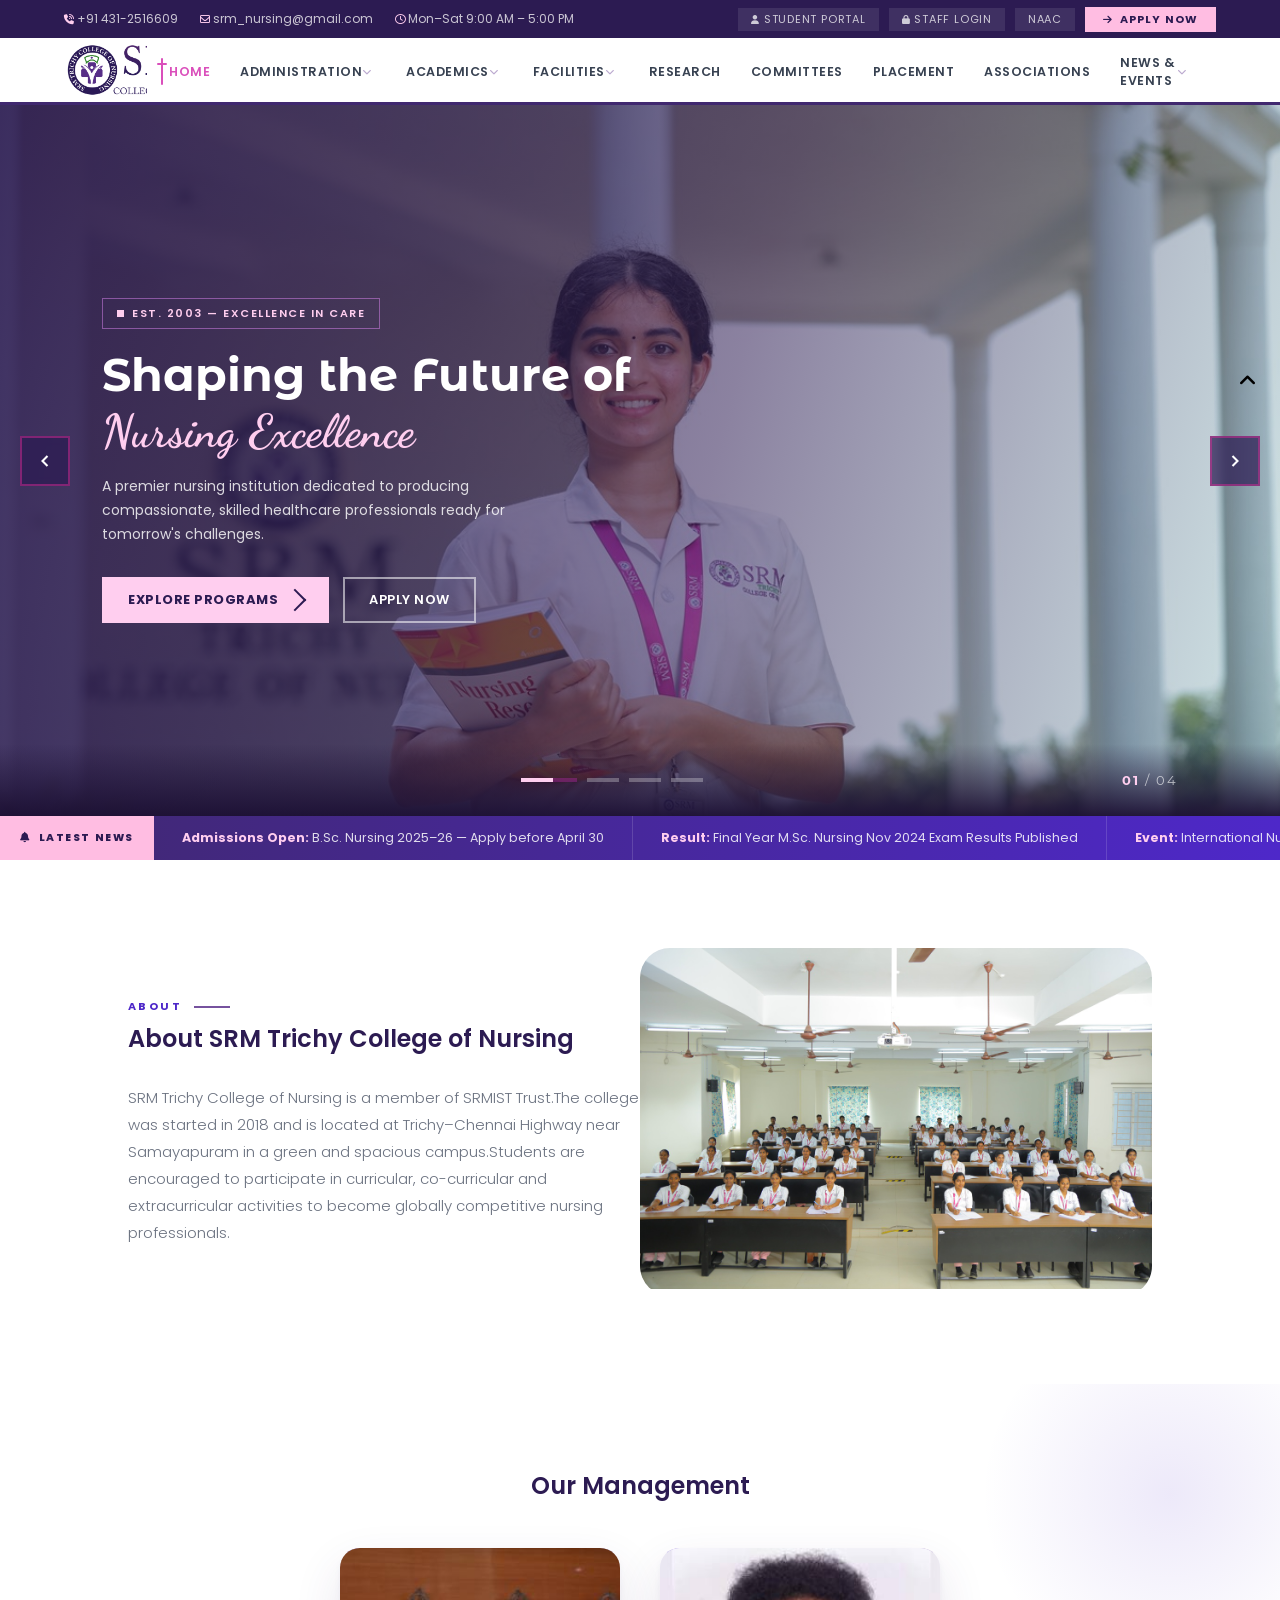
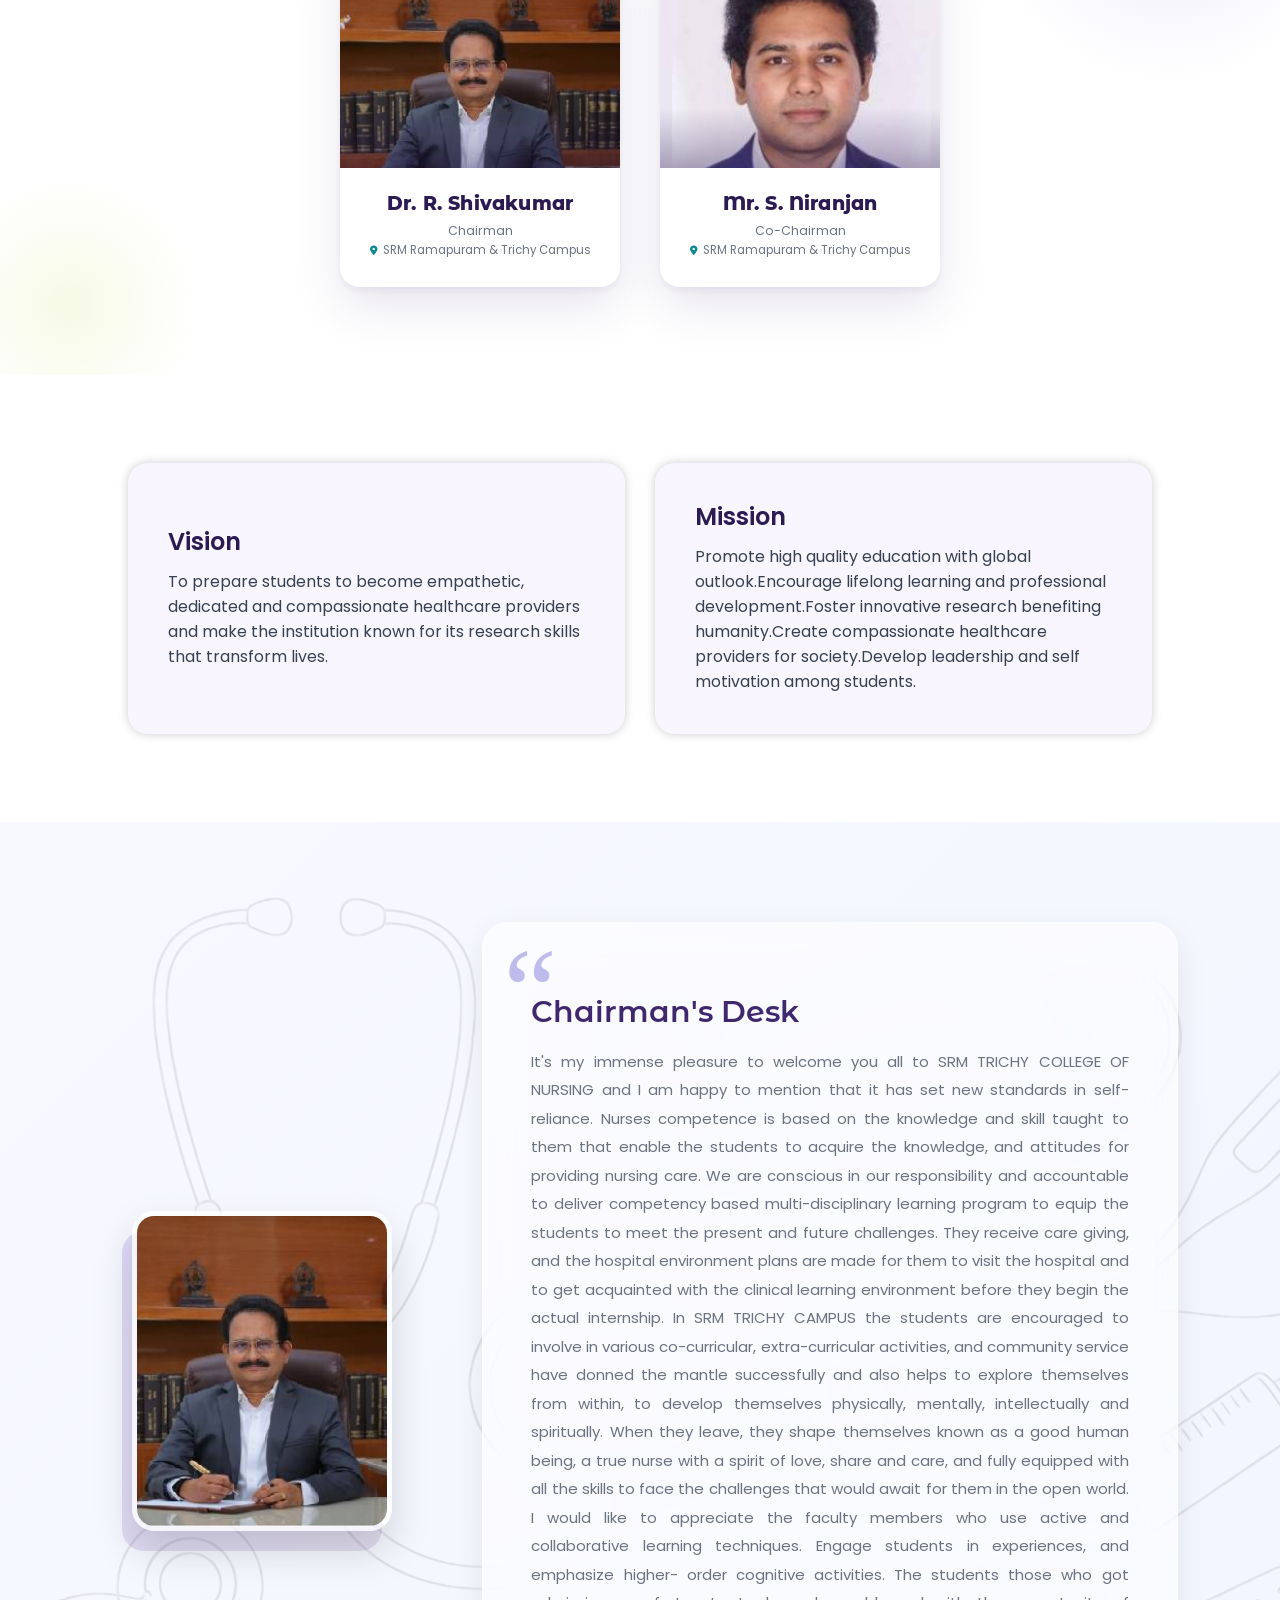
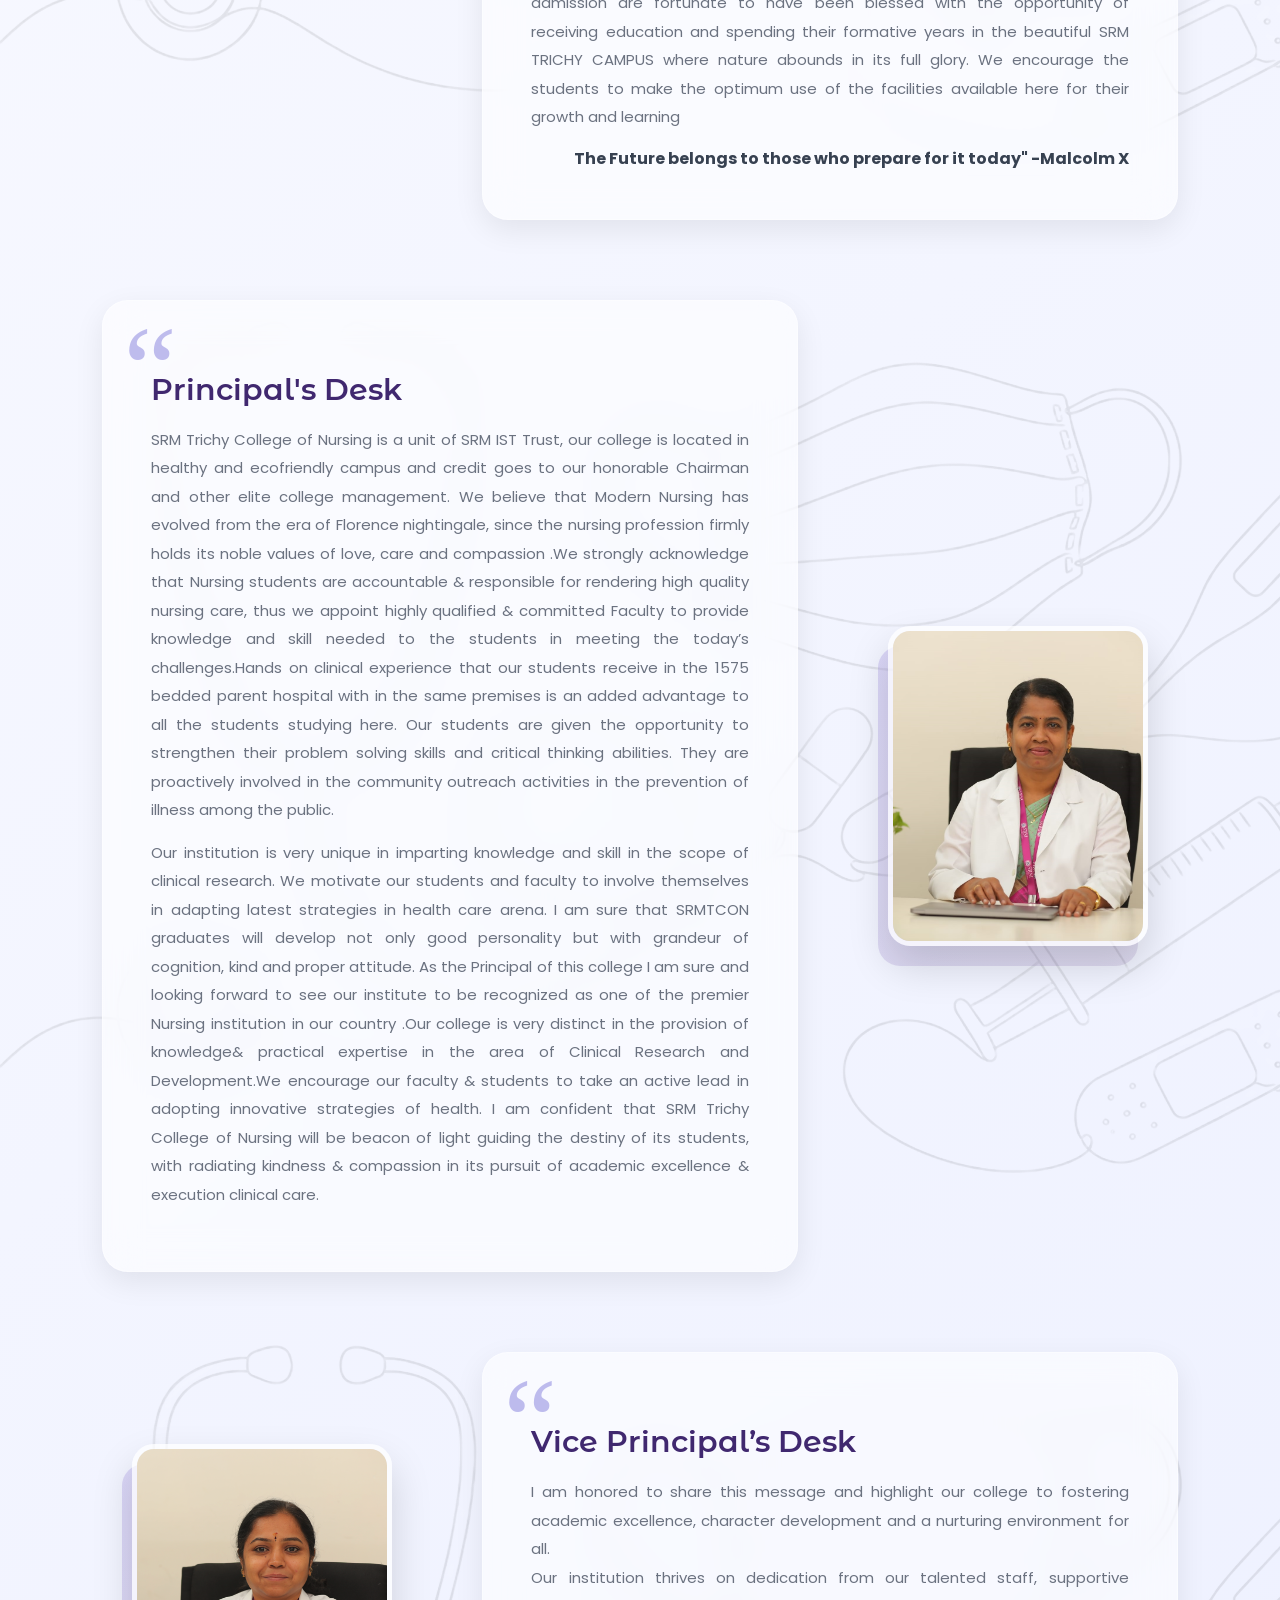
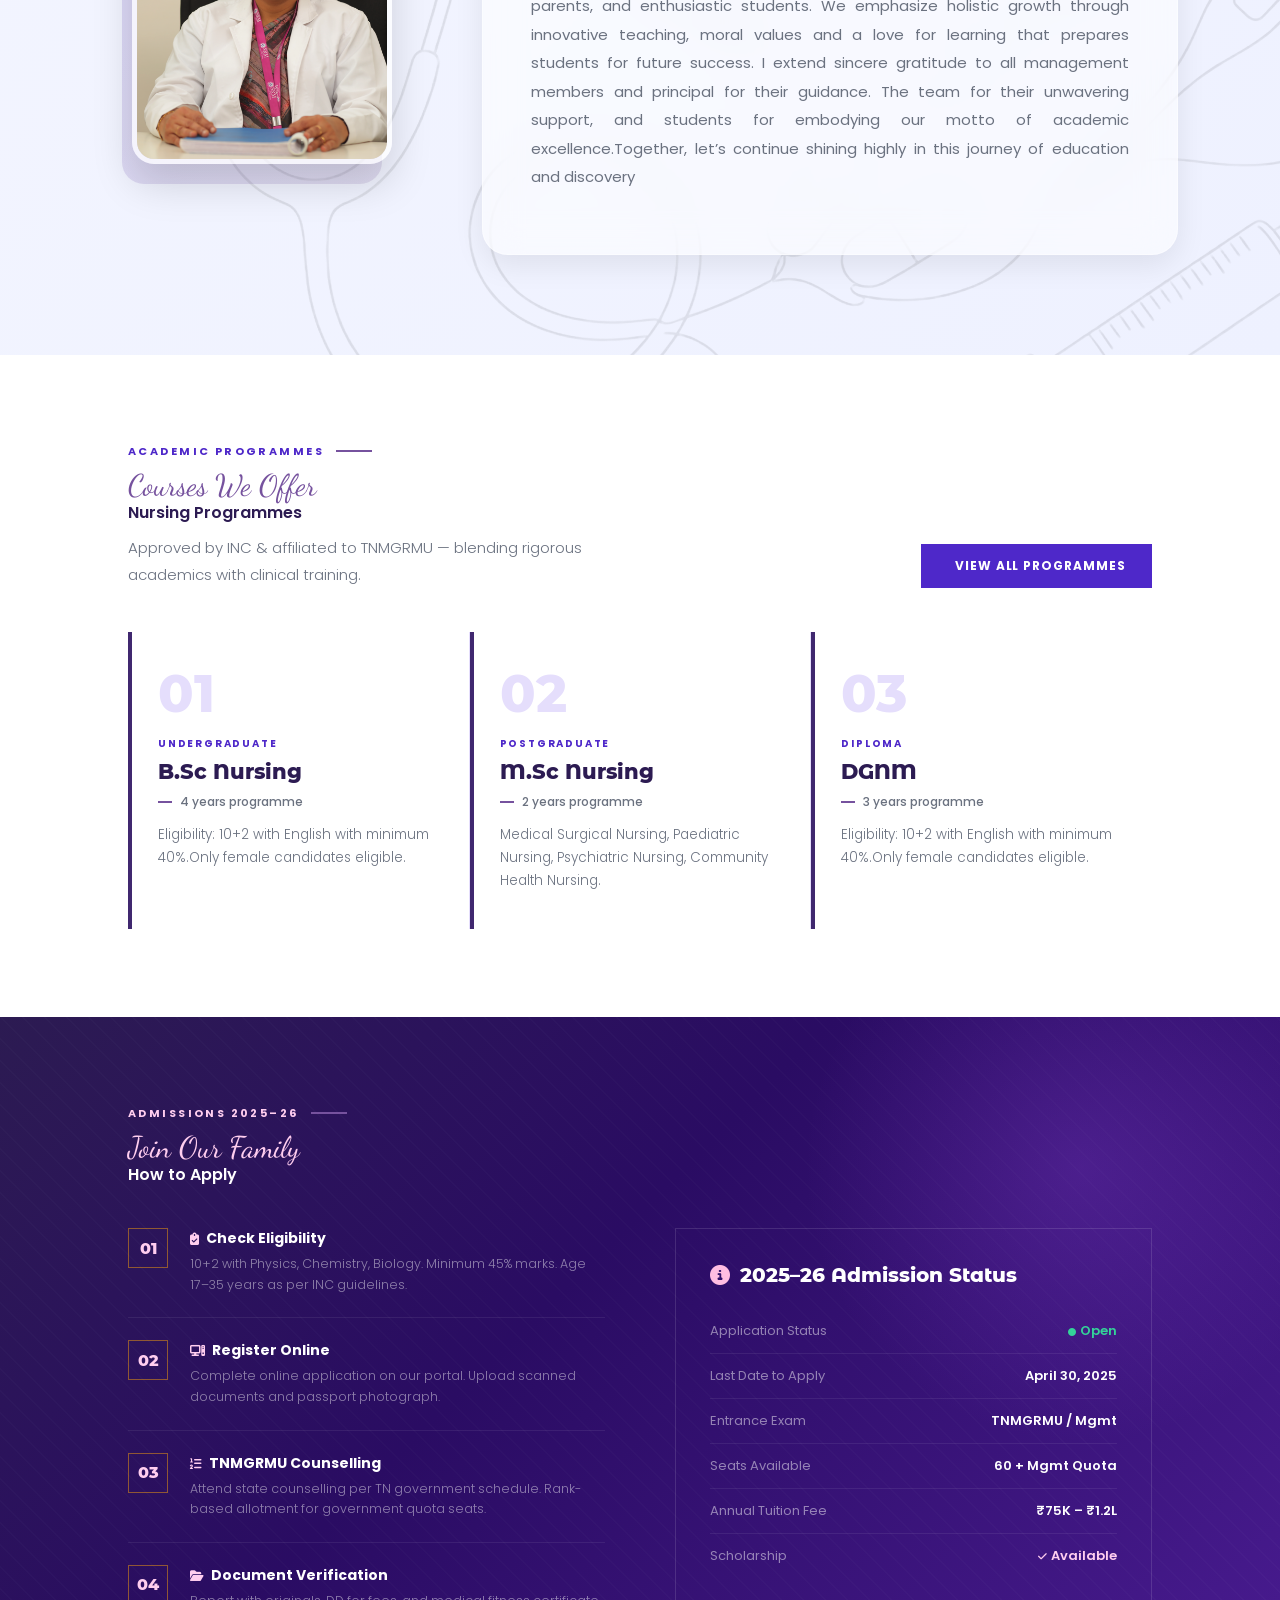
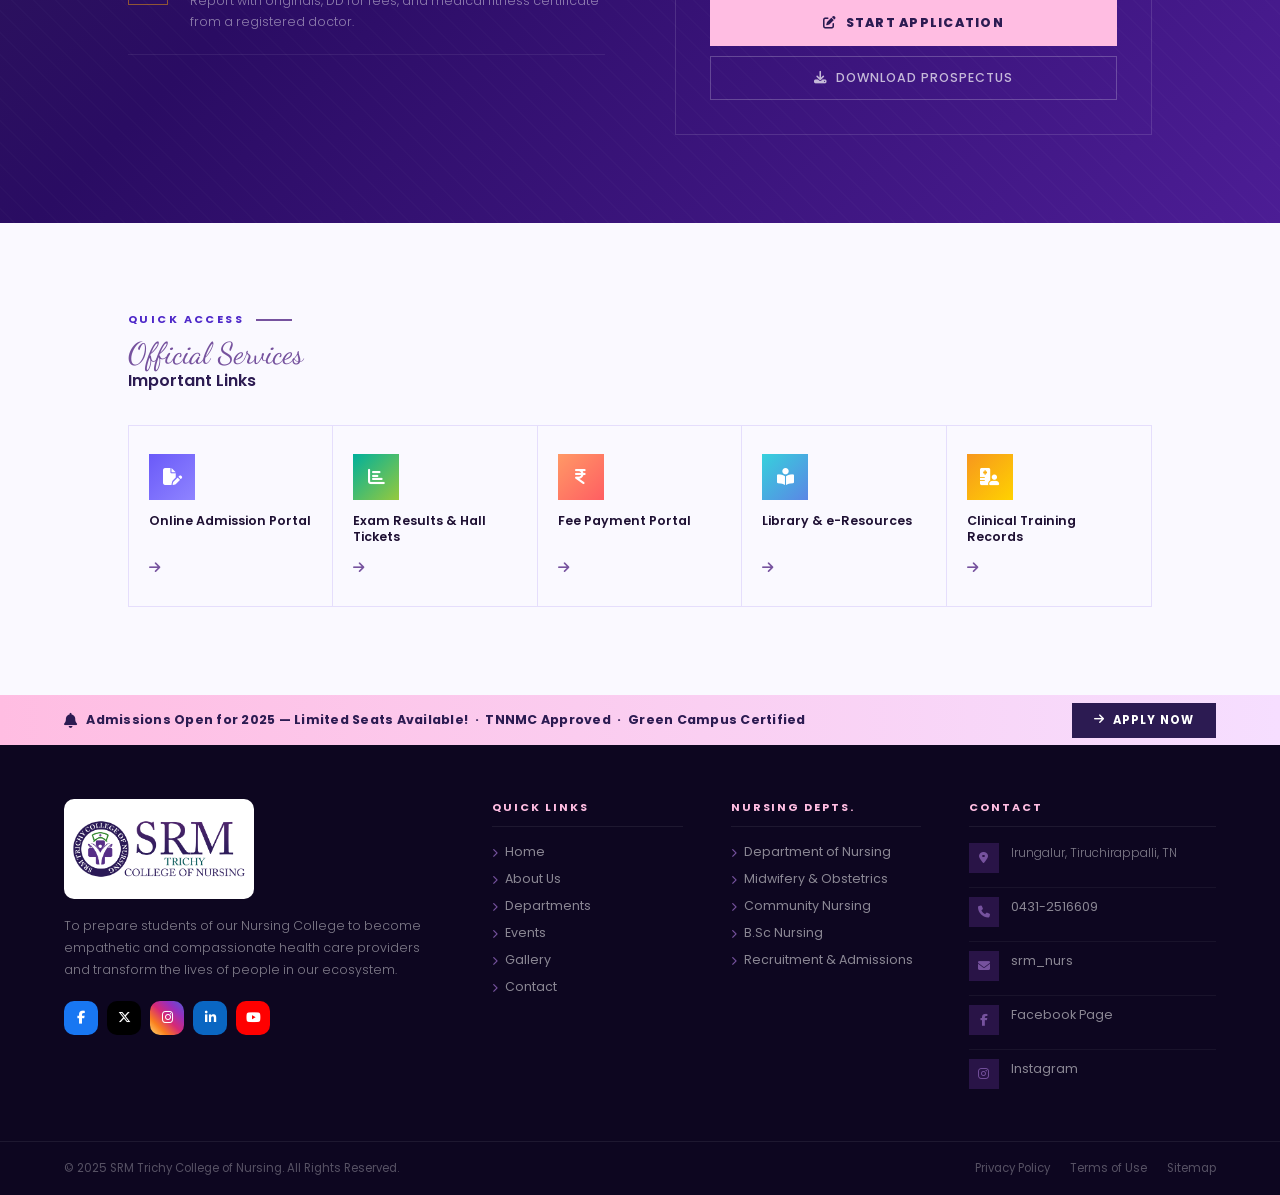
==== commit 311099ef: "New All Changes" ====
--- a/index.html
+++ b/index.html
@@ -22,87 +22,9 @@
 <nav id="navbar"></nav>
 
 <div class="mobile-overlay" id="mobileOverlay" onclick="toggleMobileNav()"></div>
-<div class="mobile-nav" id="mobileNav">
-
-  <a href="#"><i class="fa-solid fa-house"></i> Home</a>
-
-  <!-- ADMINISTRATION -->
-  <div class="mobile-group">
-    <a href="#" onclick="toggleSubmenu(event)">
-      Administration <i class="fa-solid fa-chevron-down chevron"></i>
-    </a>
-    <div class="dropdown">
-      <a href="#"><i class="fa-solid fa-sitemap"></i> Organization Chart</a>
-      <a href="#"><i class="fa-solid fa-scale-balanced"></i> Statutory Bodies</a>
-      <a href="#"><i class="fa-solid fa-file-lines"></i> Code of Conduct</a>
-    </div>
-  </div>
-
-  <!-- ACADEMICS -->
-  <div class="mobile-group">
-    <a href="#" onclick="toggleSubmenu(event)">
-      Academics <i class="fa-solid fa-chevron-down chevron"></i>
-    </a>
-    <div class="dropdown">
-      <a href="#"><i class="fa-solid fa-user-check"></i> Admission</a>
-      <a href="#"><i class="fa-solid fa-pen-to-square"></i> Application</a>
-      <a href="#"><i class="fa-solid fa-graduation-cap"></i> Courses Offered</a>
-      <a href="#"><i class="fa-solid fa-calendar-days"></i> Academic Calendar</a>
-      <a href="#"><i class="fa-solid fa-award"></i> Awards</a>
-    </div>
-  </div>
-
-  <!-- CLINICAL -->
-  <div class="mobile-group">
-    <a href="#" onclick="toggleSubmenu(event)">
-      Clinical Facilities <i class="fa-solid fa-chevron-down chevron"></i>
-    </a>
-    <div class="dropdown">
-      <a href="#"><i class="fa-solid fa-hospital"></i> Hospital Facilities</a>
-      <a href="#"><i class="fa-solid fa-house-medical"></i> Community Settings</a>
-      <a href="#"><i class="fa-solid fa-kit-medical"></i> Outreach Camp</a>
-    </div>
-  </div>
-
-  <!-- DIRECT LINKS -->
-  <a href="#"><i class="fa-solid fa-flask"></i> Research</a>
-  <a href="#"><i class="fa-solid fa-users"></i> Committees</a>
-  <a href="#"><i class="fa-solid fa-briefcase"></i> Placement</a>
-  <a href="#"><i class="fa-solid fa-calendar"></i> Events</a>
-
-  <a href="#" class="mobile-apply">
-    <i class="fa-solid fa-arrow-right"></i> Apply Now 2025–26
-  </a>
-
-</div>
-
-<!-- HERO -->
-<!-- <section class="hero">
-  
-  <div class="hero-inner">
-    <div class="hero-card-wrap">
-      <div class="img">
-        <img src="./assets/images/banner/1.jpeg" alt="">
-      </div>
-    </div>
-    <div>
-      <div class="hero-eyebrow">Admissions Open 2025–26</div>
-      <div class="hero-cursive">Shaping Tomorrow's</div>
-        <h1 class="hero-h1">SRM Trichy College of Nursing</h1>
-        <p class="hero-desc">
-        SRM Trichy College of Nursing is a member of SRMIST Trust established in 2018.
-        The campus is located at Trichy–Chennai highways near Samayapuram in a
-        green and spacious environment dedicated to nursing education,
-        practice and research.
-        </p>
-      <div class="hero-btns">
-        <a href="#" class="btn-gold"><i class="fa-solid fa-pen-to-square"></i> Apply for Admission</a>
-        <a href="#" class="btn-outline-w"><i class="fa-solid fa-book-open"></i> Explore Programmes</a>
-      </div>
-    </div>
-    
-  </div>
-</section> -->
+<div class="mobile-nav" id="mobileNav"></div>
+
+
 
 <div class="swiper-root" id="swiper">
 
@@ -297,7 +219,7 @@
 
    <div class="leader-card">
     <div class="leader-image">
-      <img src="./assets/images/leaders/chairman.jpg" alt="Chairman">
+      <img src="./assets/images/leaders/vp.png" alt="Chairman">
     </div>
 
     <div class="leader-content">
@@ -397,86 +319,11 @@
 
 
 
-
-
+<!-- Social Toggle Button -->
+<div class="social-toggle" id="social_toggle"></div>
 <!-- FOOTER -->
-<footer>
-  <!-- Alert bar matching screenshot -->
-  <div class="footer-alert">
-    <p><i class="fa-solid fa-bell"></i> Admissions Open for 2025 — Limited Seats Available! &nbsp;·&nbsp; TNNMC Approved &nbsp;·&nbsp; Green Campus Certified</p>
-    <a href="#" class="fa-apbtn"><i class="fa-solid fa-arrow-right"></i> Apply Now</a>
-  </div>
-
-  <!-- Main footer columns matching screenshot -->
-  <div class="footer-main">
-    <!-- Brand -->
-    <div class="footer-brand">
-      <a href="#" class="footer-logo-row">
-        <img src="./assets/images/logo.png" alt="">
-      </a>
-      <p>To prepare students of our Nursing College to become empathetic and compassionate health care providers and transform the lives of people in our ecosystem.</p>
-      <div class="f-social">
-        <a class="f-soc" href="#"><i class="fa-brands fa-facebook-f"></i></a>
-        <a class="f-soc" href="#"><i class="fa-brands fa-x-twitter"></i></a>
-        <a class="f-soc" href="#"><i class="fa-brands fa-instagram"></i></a>
-        <a class="f-soc" href="#"><i class="fa-brands fa-linkedin-in"></i></a>
-        <a class="f-soc" href="#"><i class="fa-brands fa-youtube"></i></a>
-      </div>
-    </div>
-
-    <!-- Quick Links -->
-    <div class="footer-col">
-      <div class="fcol-title">Quick Links</div>
-      <ul>
-        <li><a href="#"><i class="fa-solid fa-chevron-right"></i> Home</a></li>
-        <li><a href="#"><i class="fa-solid fa-chevron-right"></i> About Us</a></li>
-        <li><a href="#"><i class="fa-solid fa-chevron-right"></i> Departments</a></li>
-        <li><a href="#"><i class="fa-solid fa-chevron-right"></i> Events</a></li>
-        <li><a href="#"><i class="fa-solid fa-chevron-right"></i> Gallery</a></li>
-        <li><a href="#"><i class="fa-solid fa-chevron-right"></i> Contact</a></li>
-      </ul>
-    </div>
-
-    <!-- Nursing Depts -->
-    <div class="footer-col">
-      <div class="fcol-title">Nursing Depts.</div>
-      <ul>
-        <li><a href="#"><i class="fa-solid fa-chevron-right"></i> Department of Nursing</a></li>
-        <li><a href="#"><i class="fa-solid fa-chevron-right"></i> Midwifery & Obstetrics</a></li>
-        <li><a href="#"><i class="fa-solid fa-chevron-right"></i> Community Nursing</a></li>
-        <li><a href="#"><i class="fa-solid fa-chevron-right"></i> B.Sc Nursing</a></li>
-        <li><a href="#"><i class="fa-solid fa-chevron-right"></i> Recruitment & Admissions</a></li>
-      </ul>
-    </div>
-
-    <!-- Contact -->
-    <div class="footer-col">
-      <div class="fcol-title">Contact</div>
-      <ul class="fcont-list">
-        <li><div class="fci"><i class="fa-solid fa-location-dot"></i></div><span>Irungalur, Tiruchirappalli, TN</span></li>
-        <li><div class="fci"><i class="fa-solid fa-phone"></i></div><a href="#">0431-2516609</a></li>
-        <li><div class="fci"><i class="fa-solid fa-envelope"></i></div><a href="#"><span class="__cf_email__" data-cfemail="a3c2c7cecad0d0cacccdd0e3cdc08ed0d1ce8dc6c7d68dcacd">[email&#160;protected]</span></a></li>
-        <li><div class="fci"><i class="fa-brands fa-facebook-f"></i></div><a href="#">Facebook Page</a></li>
-        <li><div class="fci"><i class="fa-brands fa-instagram"></i></div><a href="#">Instagram</a></li>
-      </ul>
-    </div>
-  </div>
-
-   <div class="footer-bottom">
-    <p>© 2025 SRM Trichy College of Nursing. All Rights Reserved.</p>
-    <div class="fbot-accred">
-      <span class="acc-badge"><i class="fa-solid fa-shield-halved"></i> INC Approved</span>
-      <span class="acc-badge"><i class="fa-solid fa-leaf"></i> Green Campus</span>
-      <span class="acc-badge"><i class="fa-solid fa-star"></i> NAAC Accredited</span>
-    </div>
-    <div class="fbot-links">
-      <a href="#">Privacy Policy</a>
-      <a href="#">Terms of Use</a>
-      <a href="#">Sitemap</a>
-    </div>
-  </div>
-</footer>
-
+<footer id="myFooter"></footer>
+<script src="./assets/js/toggleBar.js"></script>
 <script src="./assets/js/header.js"></script>
 <script src="./assets/js/swiper.js"></script>
 <script src="./assets/js/script.js"></script>
--- a/assets/css/common/rootvalue.css
+++ b/assets/css/common/rootvalue.css
@@ -8,7 +8,7 @@
   --primary-dark:#2c1b52;
   --primary-mid:#5a3db5;
   --primary-light:#4e28c9;
-  --accent:#cd2bd3;
+  --accent:#76529e;
   --accent-vivid:#0f8b8f;
   --gold:#ffbde2;
   --gold-light:#ffceef;
@@ -64,6 +64,58 @@
   --acad-radius:10px;
   --acad-shadow:0 6px 20px rgba(0,0,0,0.06);
   --acad-section-padding:80px 20px;
+
+  --fac-card-radius:18px;
+  --fac-img-height:220px;
+  --fac-overlay:linear-gradient(to top, rgba(0,0,0,0.6), transparent);
+  --fac-title-size:20px;
+  --fac-desc-size:14px;
+  --fac-gap:30px;
+  --fac-card-padding:18px;
+  --fac-hover-scale:1.05;
+  --fac-transition:0.4s ease;
+
+  --clinical-card-radius:20px;
+  --clinical-img-height:240px;
+  --clinical-overlay:linear-gradient(to top, rgba(0,0,0,0.65), transparent);
+  --clinical-title-size:22px;
+  --clinical-desc-size:14px;
+  --clinical-gap:30px;
+  --clinical-padding:20px;
+  --clinical-hover-scale:1.06;
+  --clinical-transition:0.4s ease;
+  --clinical-section-gap:50px;
+
+  --research-card-radius:16px;
+  --research-gap:30px;
+  --research-padding:24px;
+  --research-title-size:22px;
+  --research-table-head:#f1ecff;
+  --research-table-border:#e5defc;
+  --research-table-text:#374151;
+  --research-row-hover:#f9f7ff;
+
+  --placement-card-radius:16px;
+  --placement-shadow:0 10px 30px rgba(0,0,0,0.08);
+  --placement-hover-shadow:0 15px 40px rgba(0,0,0,0.12);
+  --placement-badge-bg:#f1ecff;
+  --placement-divider:#e5defc;
+  --placement-highlight:#f7f4ff;
+
+  /* ASSOCIATION PAGE */
+  --assoc-card-radius:18px;
+  --assoc-section-gap:60px;
+  --assoc-card-padding:28px;
+  --assoc-title-size:26px;
+  --assoc-subtitle-size:18px;
+  --assoc-line:#dcd6ff;
+  --assoc-highlight:#f4f1ff;
+  --assoc-gradient:linear-gradient(135deg,var(--primary),var(--primary-mid));
+  --assoc-soft-bg:#fbfaff;
+  --assoc-icon-bg:#ede9ff;
+  --assoc-border:#e6e1ff;
+  --assoc-shadow:0 8px 30px rgba(64,40,111,0.08);
+  --assoc-hover:0.35s ease;
 }
 
 /* RESET */
@@ -137,4 +189,90 @@
 .bc-active{
   color:#ffffff;
   font-weight:600;
-}+}
+
+.clinical-list li,
+.acad-card ul li,
+.meeting-box ul li
+{
+  list-style:none;
+  padding-left:24px;
+  position:relative;
+}
+.clinical-list li::before,
+.acad-card ul li::before,
+.meeting-box ul li::before {
+  content: "➜";
+  position: absolute;
+  left: 0;
+  top: 0;
+  color: #2e7d32;
+  font-weight: bold;
+  font-size: 16px;
+}
+.social-toggle {
+  position: fixed;
+  right: 0px;
+  bottom: 30%;
+  z-index: 999;
+}
+
+
+
+/* Main Button */
+#toggleBtn {
+  width: 25px;
+  height: 25px;
+  font-size: 20px;
+  cursor: pointer;
+  transition: 0.3s ease;
+  background:transparent;
+  border:none;
+}
+
+
+
+/* Social Icons Container */
+.social-icons {
+  display: flex;
+  flex-direction: column;
+  margin-bottom: 10px;
+
+  opacity: 0;
+  transform: translateY(-20px);
+  pointer-events: none;
+
+  transition: 0.35s ease;
+}
+
+/* Active State */
+.social-icons.active {
+  opacity: 1;
+  transform: translateY(0);
+  pointer-events: auto;
+}
+
+/* Individual Icons */
+.soc {
+  width: 45px;
+  height: 45px;
+  display: flex;
+  align-items: center;
+  justify-content: center;
+  color: #fff;
+  font-size:20px;
+  text-decoration:none;
+  transition: 0.3s ease;
+  box-shadow: var(--acad-shadow);
+}
+
+.soc:hover {
+  transform: scale(1.1);
+}
+
+/* Brand Colors */
+.fb { background:#1877F2; }
+.x { background:#000; }
+.ig { background:linear-gradient(45deg,#feda75,#d62976,#4f5bd5); }
+.li { background:#0A66C2; }
+.yt { background:#FF0000; }
--- a/assets/css/common/header_footer.css
+++ b/assets/css/common/header_footer.css
@@ -61,7 +61,7 @@
 display:none;
 position:absolute;
 top:0px;
-left:100%;
+left:-92%;
 background:#fff;
 min-width:230px;
 border:1px solid var(--border);
@@ -84,8 +84,34 @@
 
 .nav-links { display: flex; list-style: none; flex: 1; justify-content: center; }
 .nav-links li { position: relative; }
-.nav-links li > a { display: flex; align-items: center; gap:14px; padding:0 20px; height:30px; font-size: 12.5px; font-weight: 600; letter-spacing: .04em; text-transform: uppercase; color: var(--text-body); text-decoration: none; margin-bottom: -3px; transition: color var(--ease), border-color var(--ease); }
-.nav-links li > a:hover, .nav-links li > a.active { color: var(--white); background: var(--primary); border-bottom-color: var(--accent);}
+.nav-links li > a { display: flex; align-items: center;margin-right:30px; padding:0;height:30px; font-size: 12.5px; font-weight: 600; letter-spacing: .04em; text-transform: uppercase; color: var(--text-body); text-decoration: none; margin-bottom: -3px; transition: color var(--ease), border-color var(--ease); }
+.nav-links li > a:hover, .nav-links li > a.active { 
+  position:relative;
+  color:#da4fbb;
+}
+
+.nav-links li > a.active::before{
+  content:'';
+  position:absolute;
+  top:5%;
+  left:-8px;
+  border-radius:100px;
+  height:90%;
+  width:2px;
+  background:#da4fbb;
+  transition:4s;
+}
+.nav-links li > a.active::after{
+  content:'';
+  position:absolute;
+  top:20%;
+  left:-12px;
+  border-radius:100px;
+  height:2px;
+  width:10px;
+  background:#da4fbb;
+  transition:4s;
+}
 .chevron { font-size: 8px; opacity: .5; }
 
 .dropdown { display: none; position: absolute; top: 100%; left: 0; background: var(--white); min-width: 250px; border: 1px solid var(--border); border-top: 3px solid var(--accent); z-index: 9999; animation: dropIn .2s ease; }
@@ -103,6 +129,47 @@
 .hamburger span { width: 24px; height: 2px; background: var(--primary); display: block; }
 
 footer { background: #0d0620; padding: 0; }
+/* Facebook */
+.f-soc{
+   color:white;
+   border-radius:10px;
+}
+.f-soc:nth-child(1) {
+  background: #1877F2;
+}
+
+/* Twitter (X) */
+.f-soc:nth-child(2) {
+  background: #000000;
+}
+
+/* Instagram */
+.f-soc:nth-child(3) {
+  background: linear-gradient(
+    45deg,
+    #feda75,
+    #fa7e1e,
+    #d62976,
+    #962fbf,
+    #4f5bd5
+  );
+}
+
+/* LinkedIn */
+.f-soc:nth-child(4) {
+  background: #0A66C2;
+}
+
+/* YouTube */
+.f-soc:nth-child(5) {
+  background: #FF0000;
+}
+
+/* Hover effect */
+.f-soc:hover {
+  transform: translateY(-4px) scale(1.05);
+  filter: brightness(1.1);
+}
 .footer-alert { background: linear-gradient(90deg, var(--gold), var(--orange)); padding: 0 5%; display: flex; justify-content: space-between; align-items: center; height: 50px; }
 .footer-alert p { font-size: 12.5px; font-weight: 700; color: var(--primary-dark); display: flex; align-items: center; gap: 9px; letter-spacing: .02em; }
 .footer-alert p i { font-size: 15px; }
@@ -116,8 +183,7 @@
 .fl-txt .fl-sub { font-size: 9.5px; text-transform: uppercase; letter-spacing: .18em; color: rgba(255,255,255,.38); margin-top: 2px; }
 .footer-brand p { font-size: 12.5px; color: rgba(255,255,255,.48); line-height: 1.75; font-weight: 300; margin-bottom: 20px; }
 .f-social { display: flex; gap: 9px; }
-.f-soc { width: 34px; height: 34px; background: rgba(255,255,255,.07); display: flex; align-items: center; justify-content: center; color: rgba(255,255,255,.48); text-decoration: none; transition: all var(--ease); }
-.f-soc:hover { background: var(--primary-light); color: #fff; }
+.f-soc { width: 34px; height: 34px; background: rgba(255,255,255,.07); display: flex; align-items: center; justify-content: center;  text-decoration: none; transition: all var(--ease); }
 .f-soc i { font-size: 13px; }
 .fcol-title { font-size: 11px; text-transform: uppercase; letter-spacing: .18em; color: var(--gold); font-weight: 700; margin-bottom: 16px; padding-bottom: 10px; border-bottom: 1px solid rgba(255,255,255,.07); }
 .footer-col ul { list-style: none; }
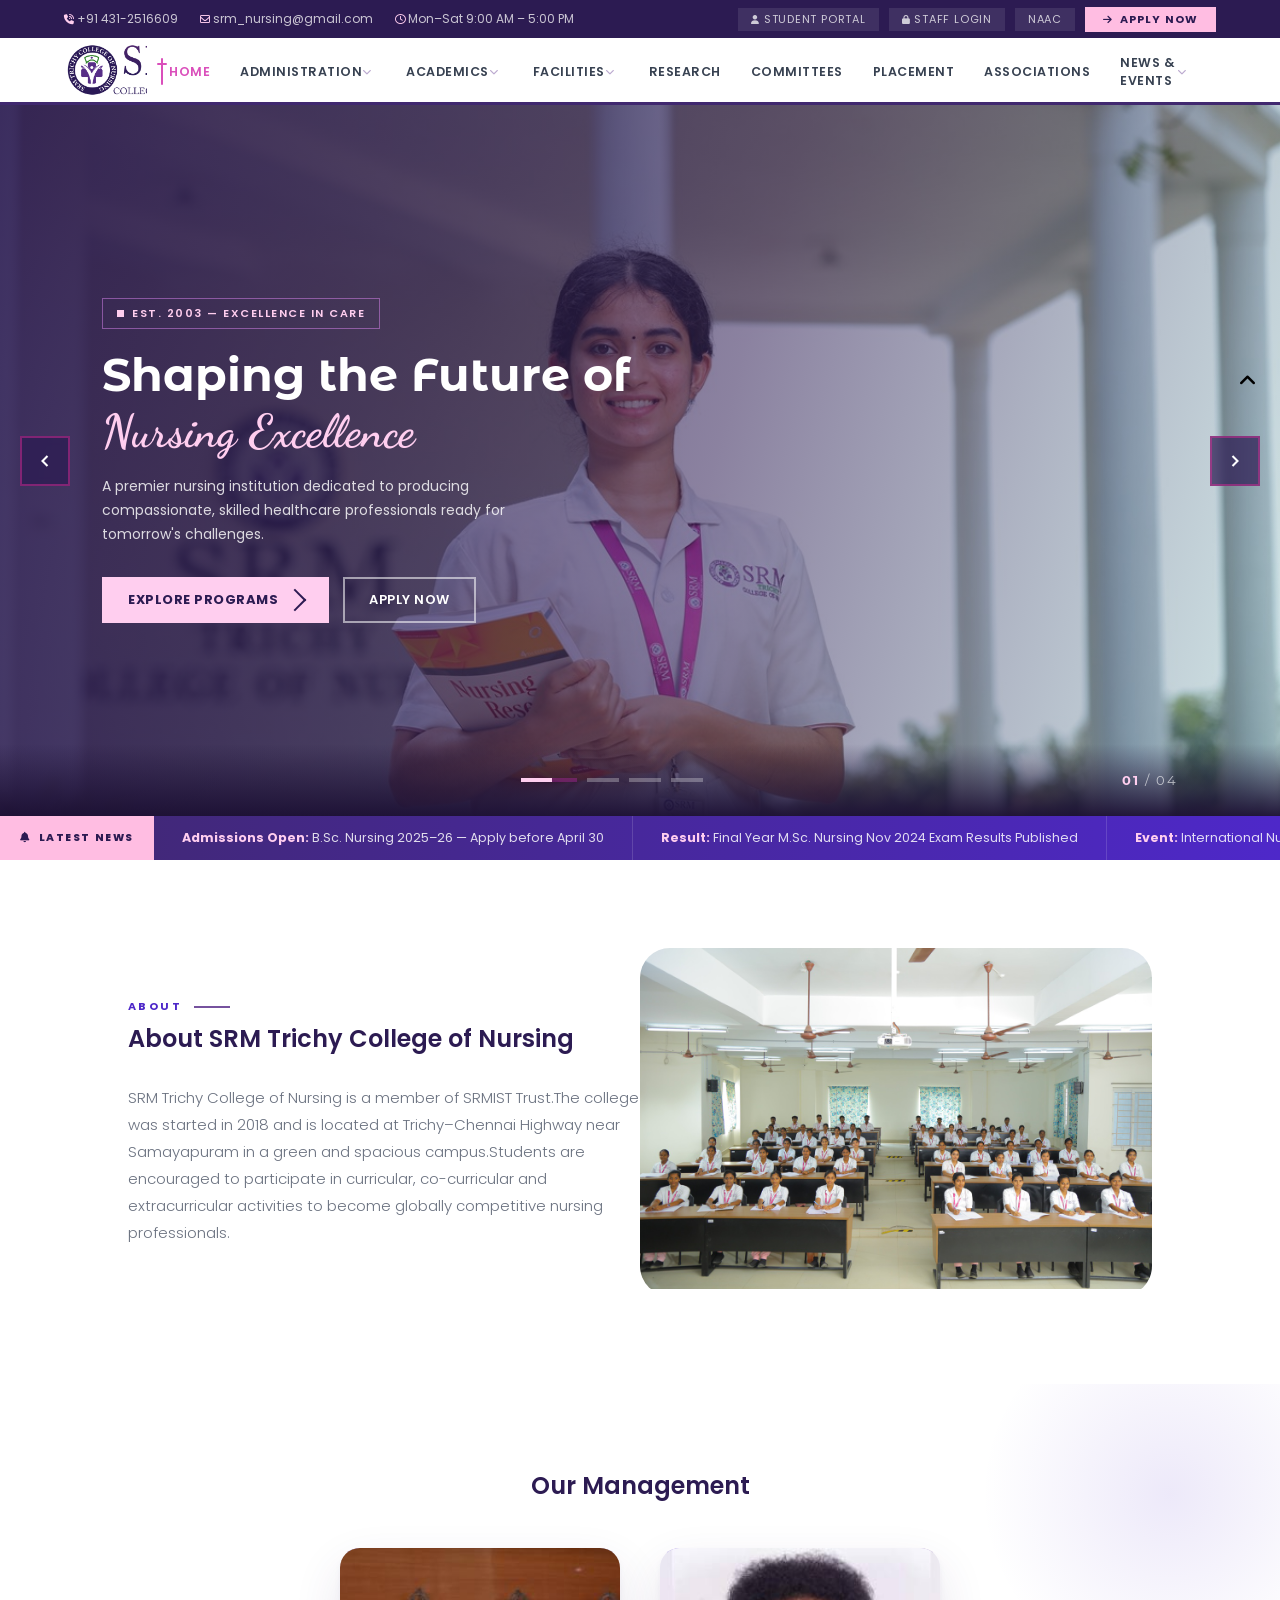
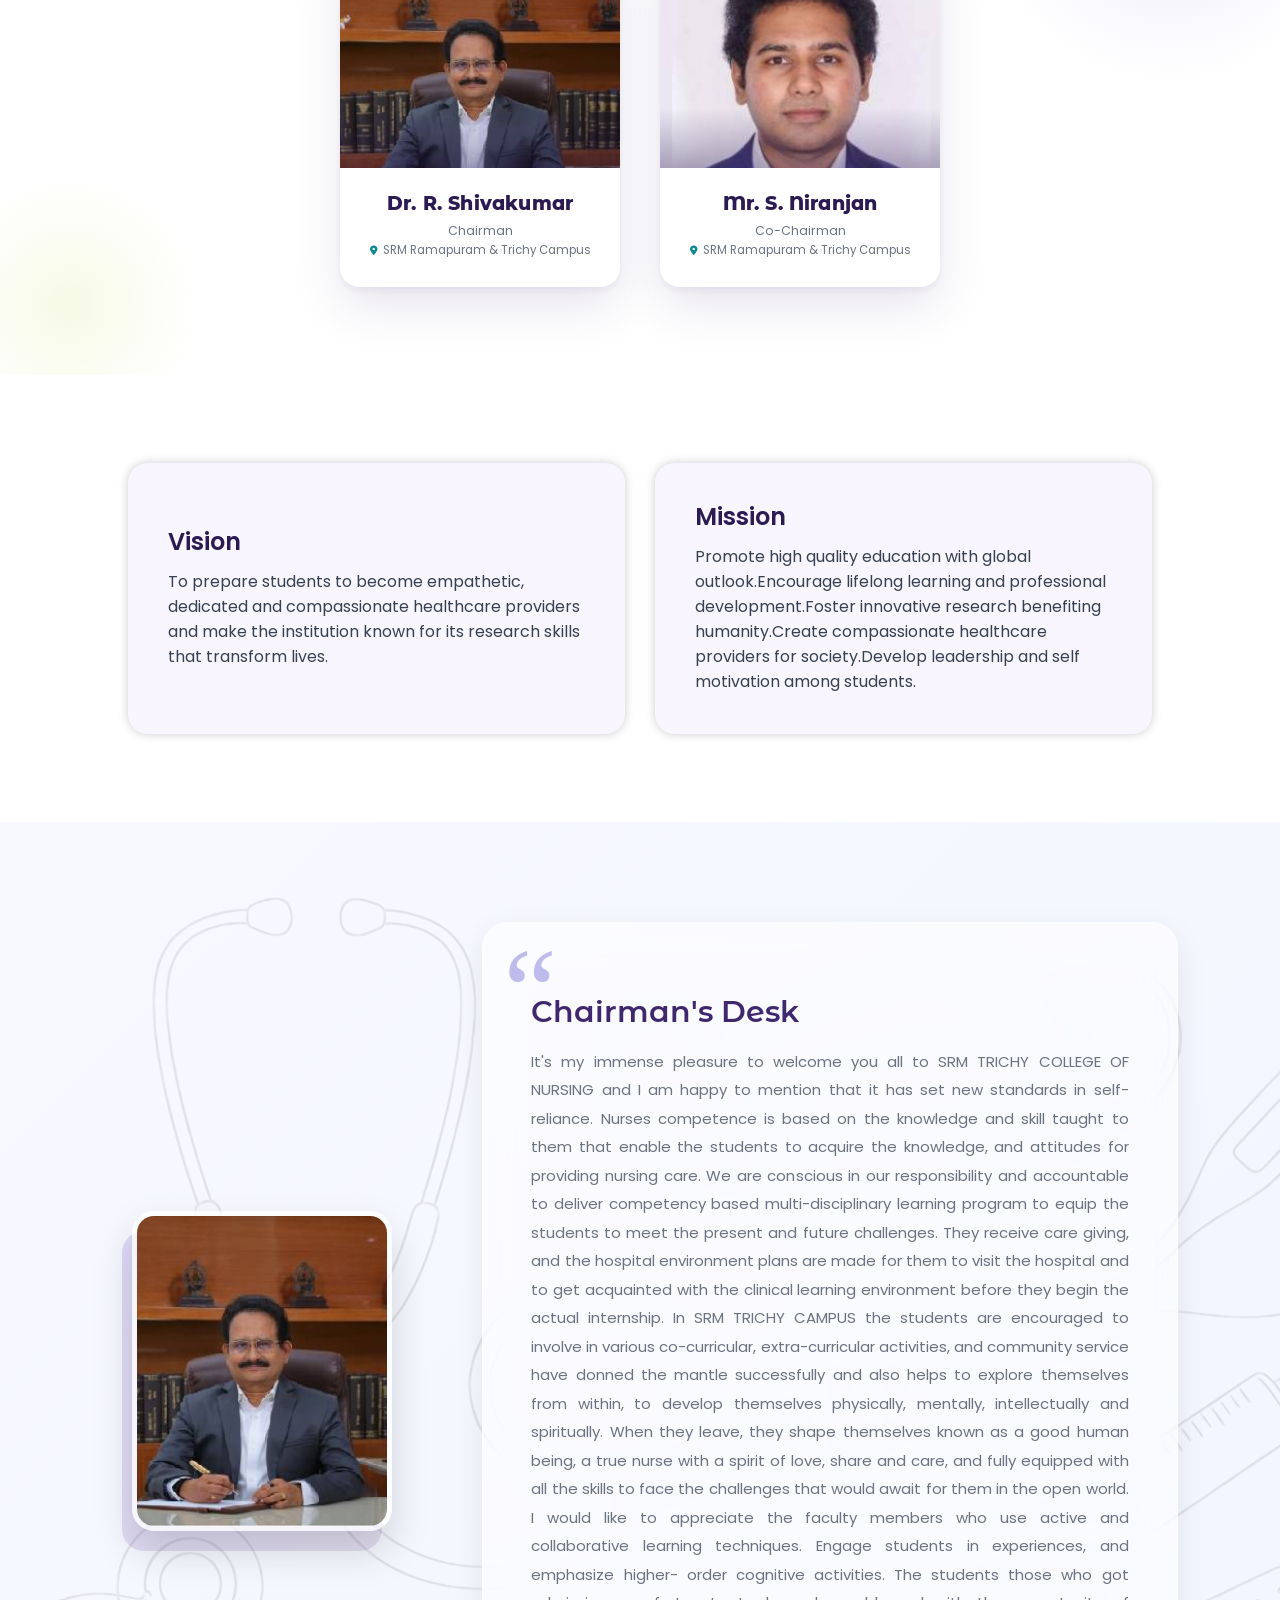
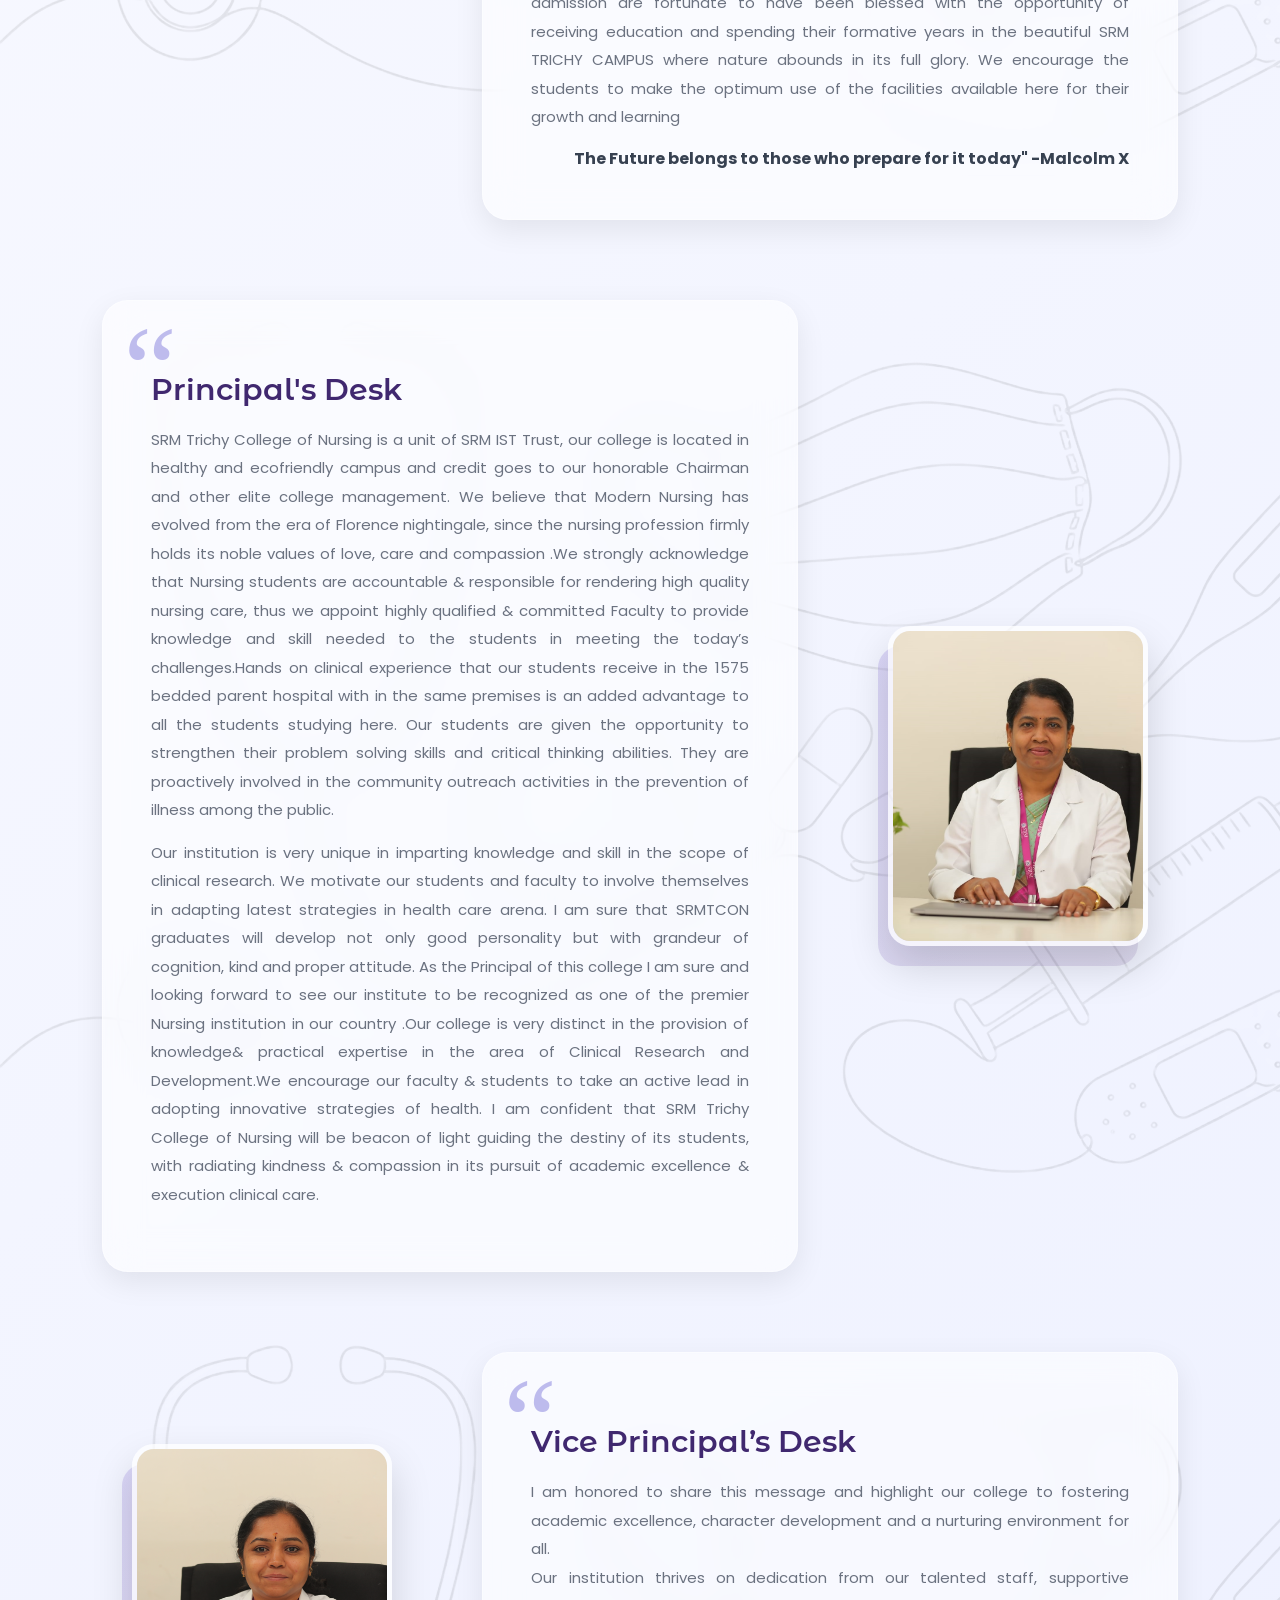
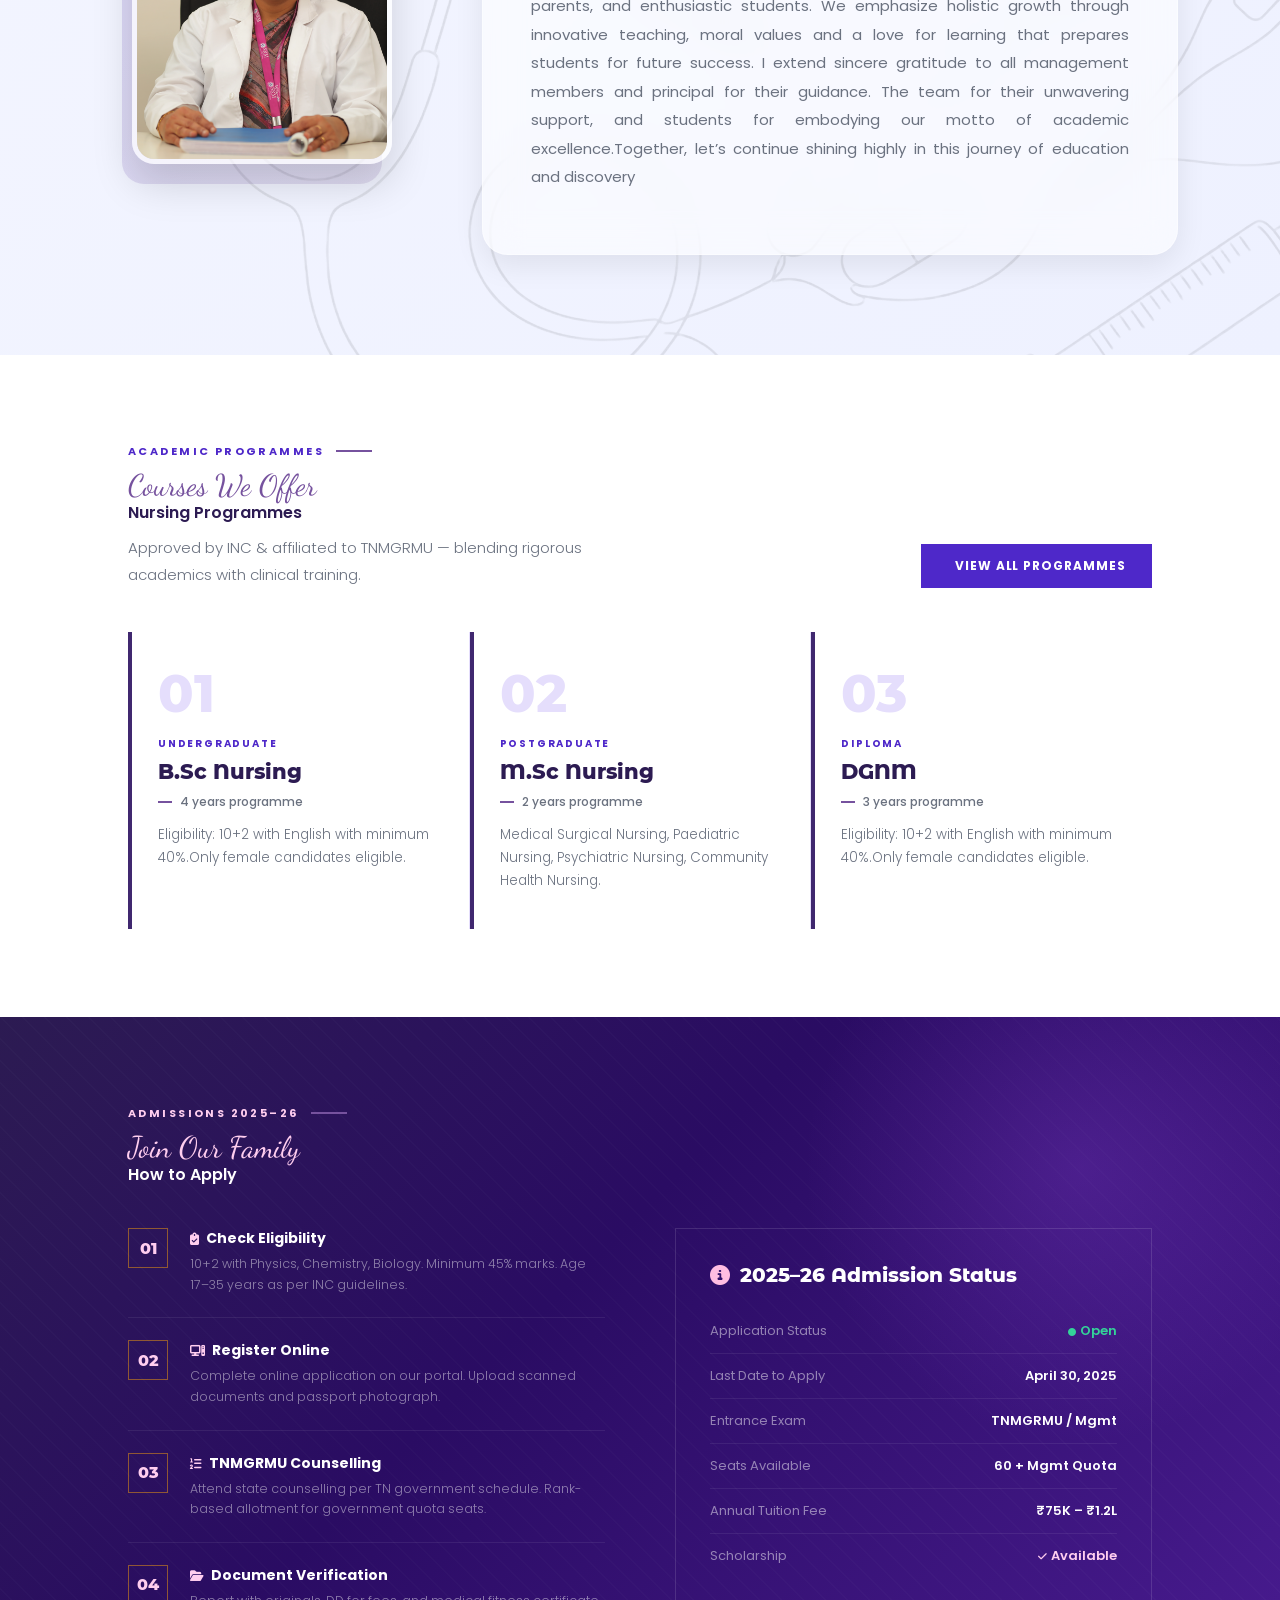
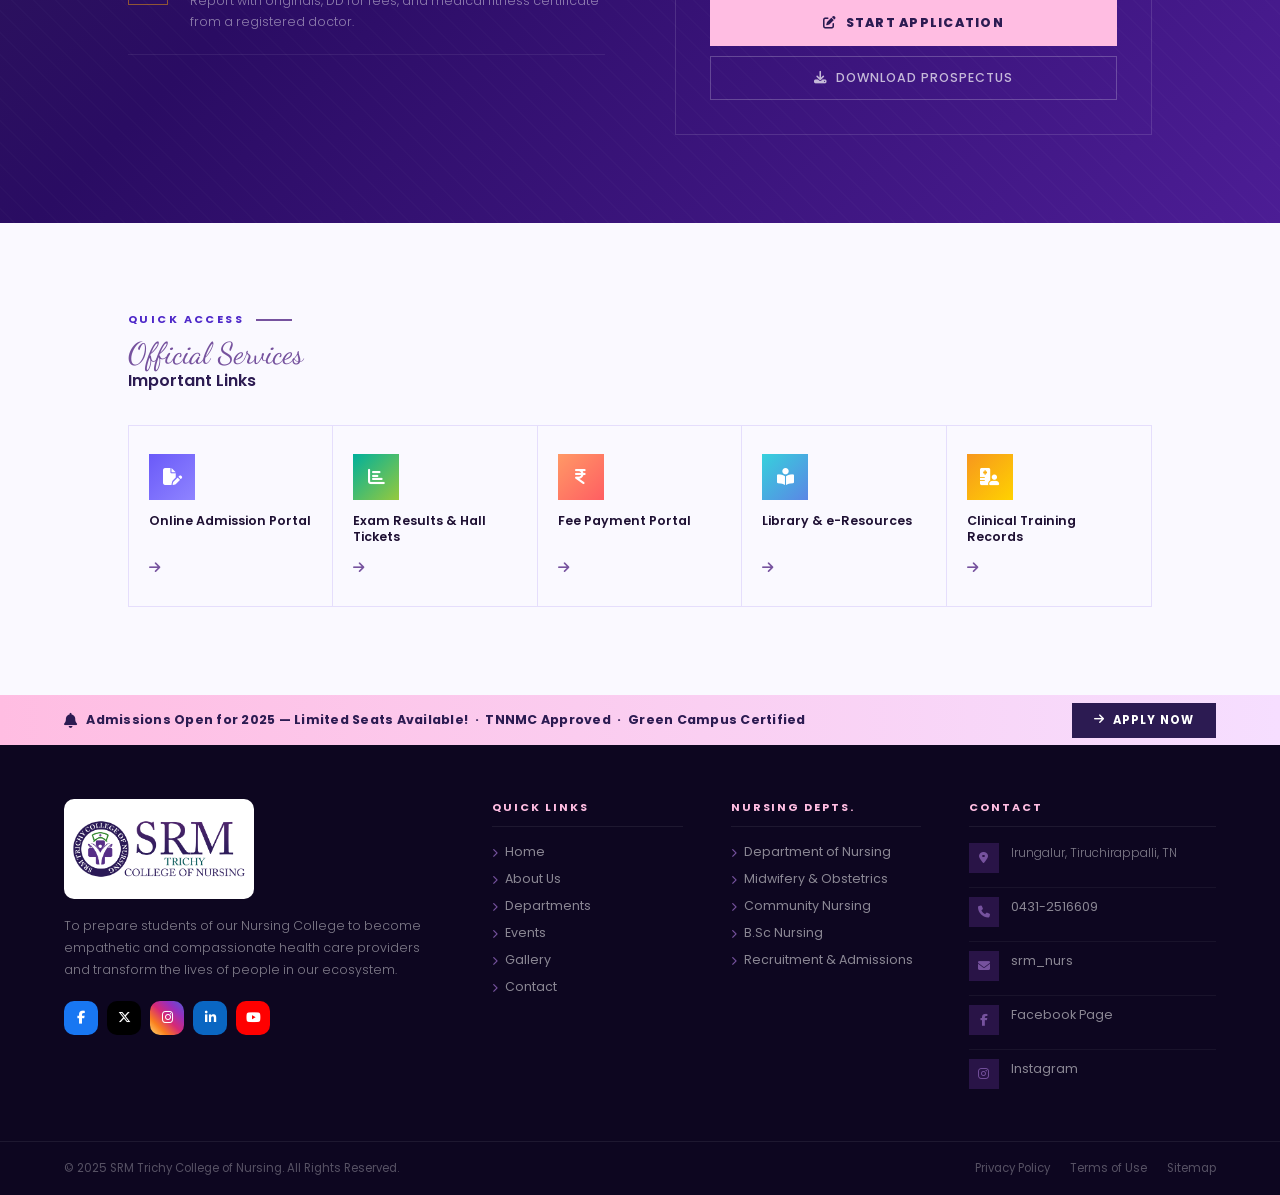
==== commit b1362dda: "Updated Pysiotherapy Images" ====
--- a/index.html
+++ b/index.html
@@ -321,8 +321,8 @@
 
 <!-- Social Toggle Button -->
 <div class="social-toggle" id="social_toggle"></div>
-<!-- FOOTER -->
 <footer id="myFooter"></footer>
+<script src="./assets/js/toggleBar.js"></script>
 <script src="./assets/js/toggleBar.js"></script>
 <script src="./assets/js/header.js"></script>
 <script src="./assets/js/swiper.js"></script>
--- a/assets/css/common/rootvalue.css
+++ b/assets/css/common/rootvalue.css
@@ -76,7 +76,7 @@
   --fac-transition:0.4s ease;
 
   --clinical-card-radius:20px;
-  --clinical-img-height:240px;
+  --clinical-img-height:340px;
   --clinical-overlay:linear-gradient(to top, rgba(0,0,0,0.65), transparent);
   --clinical-title-size:22px;
   --clinical-desc-size:14px;
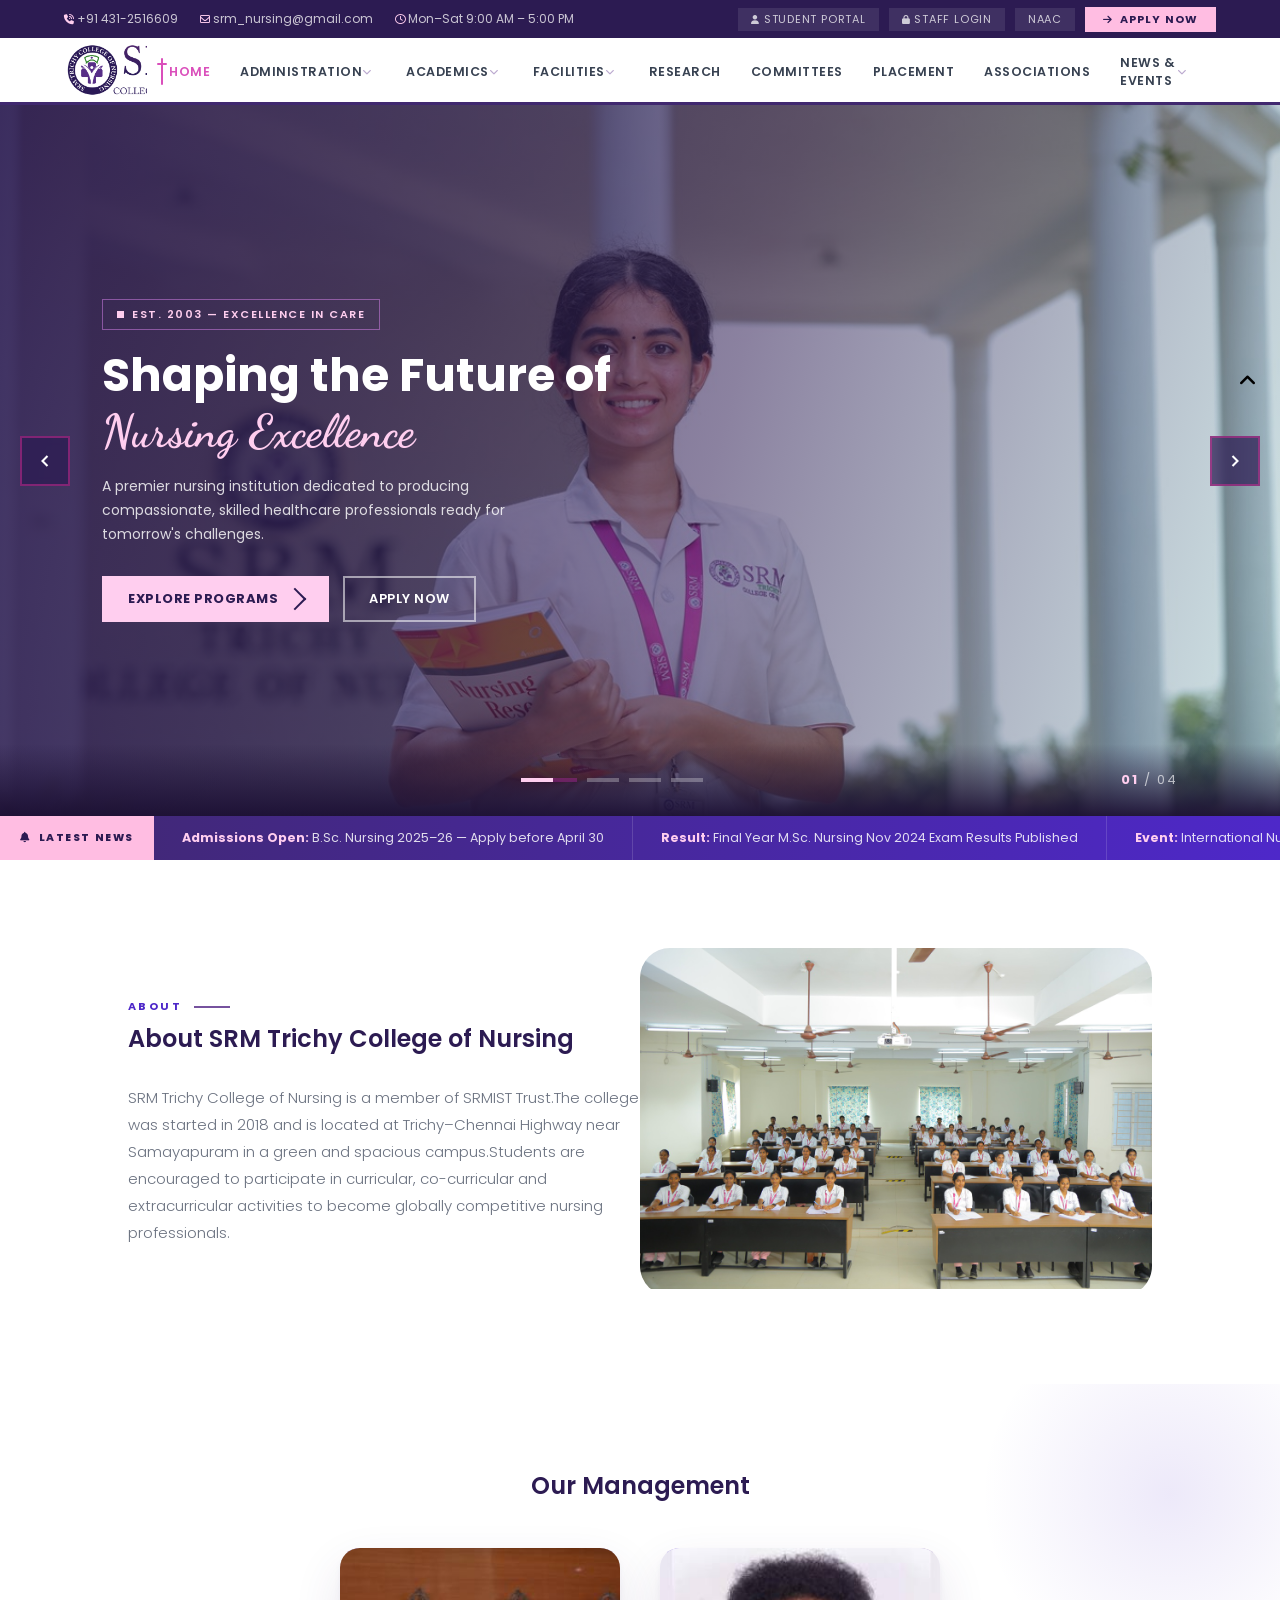
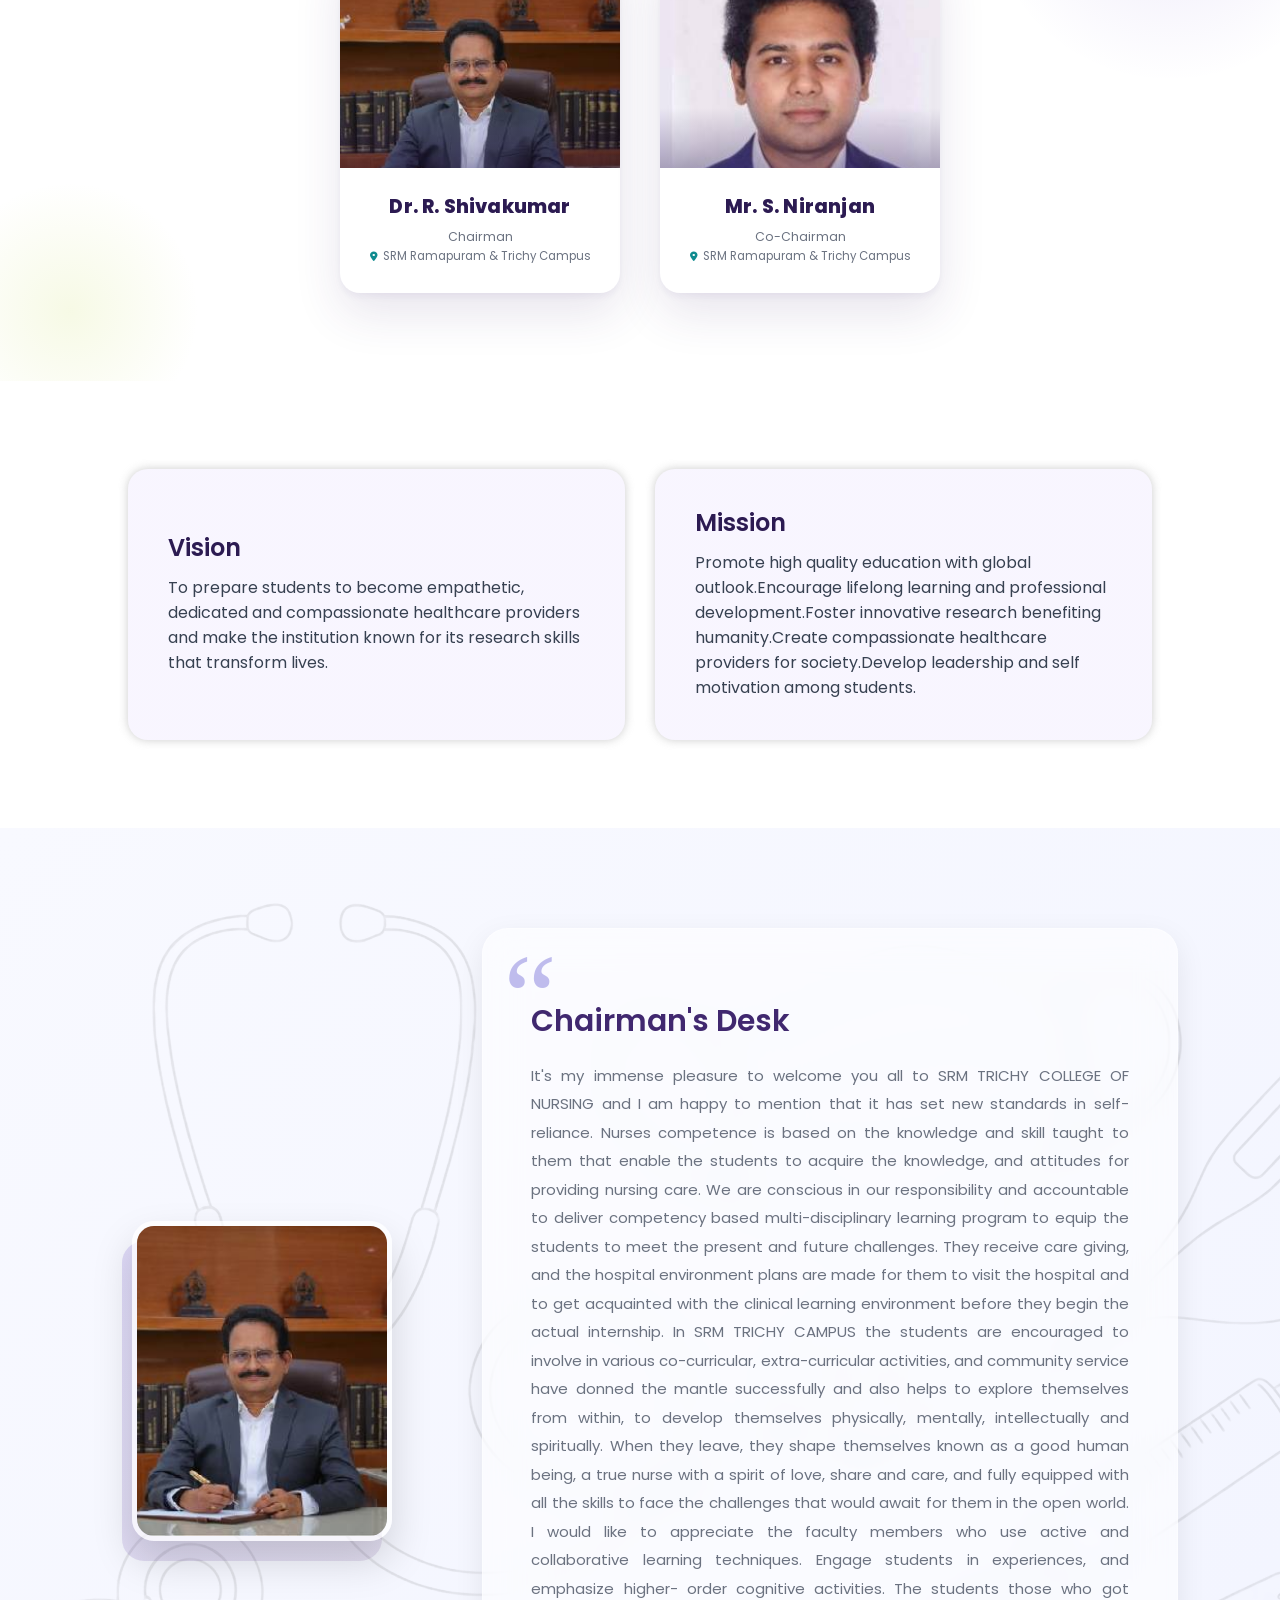
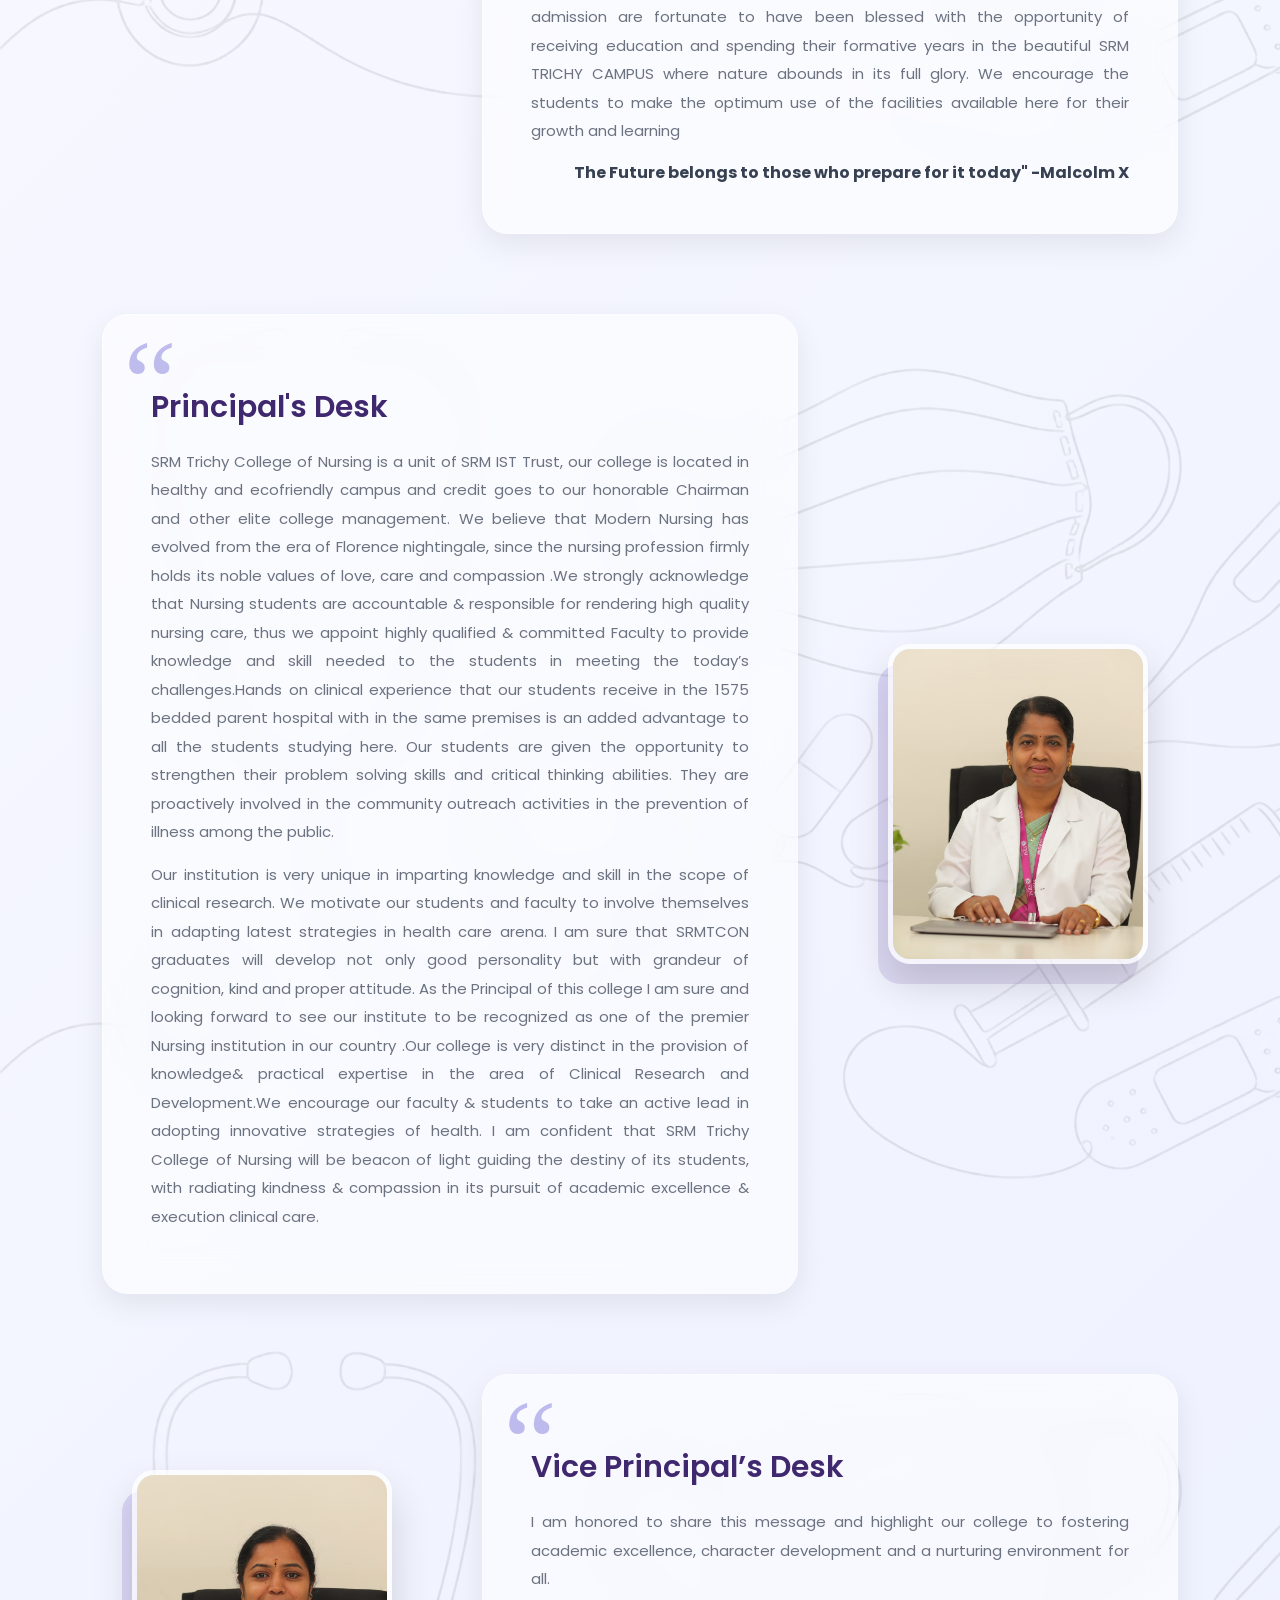
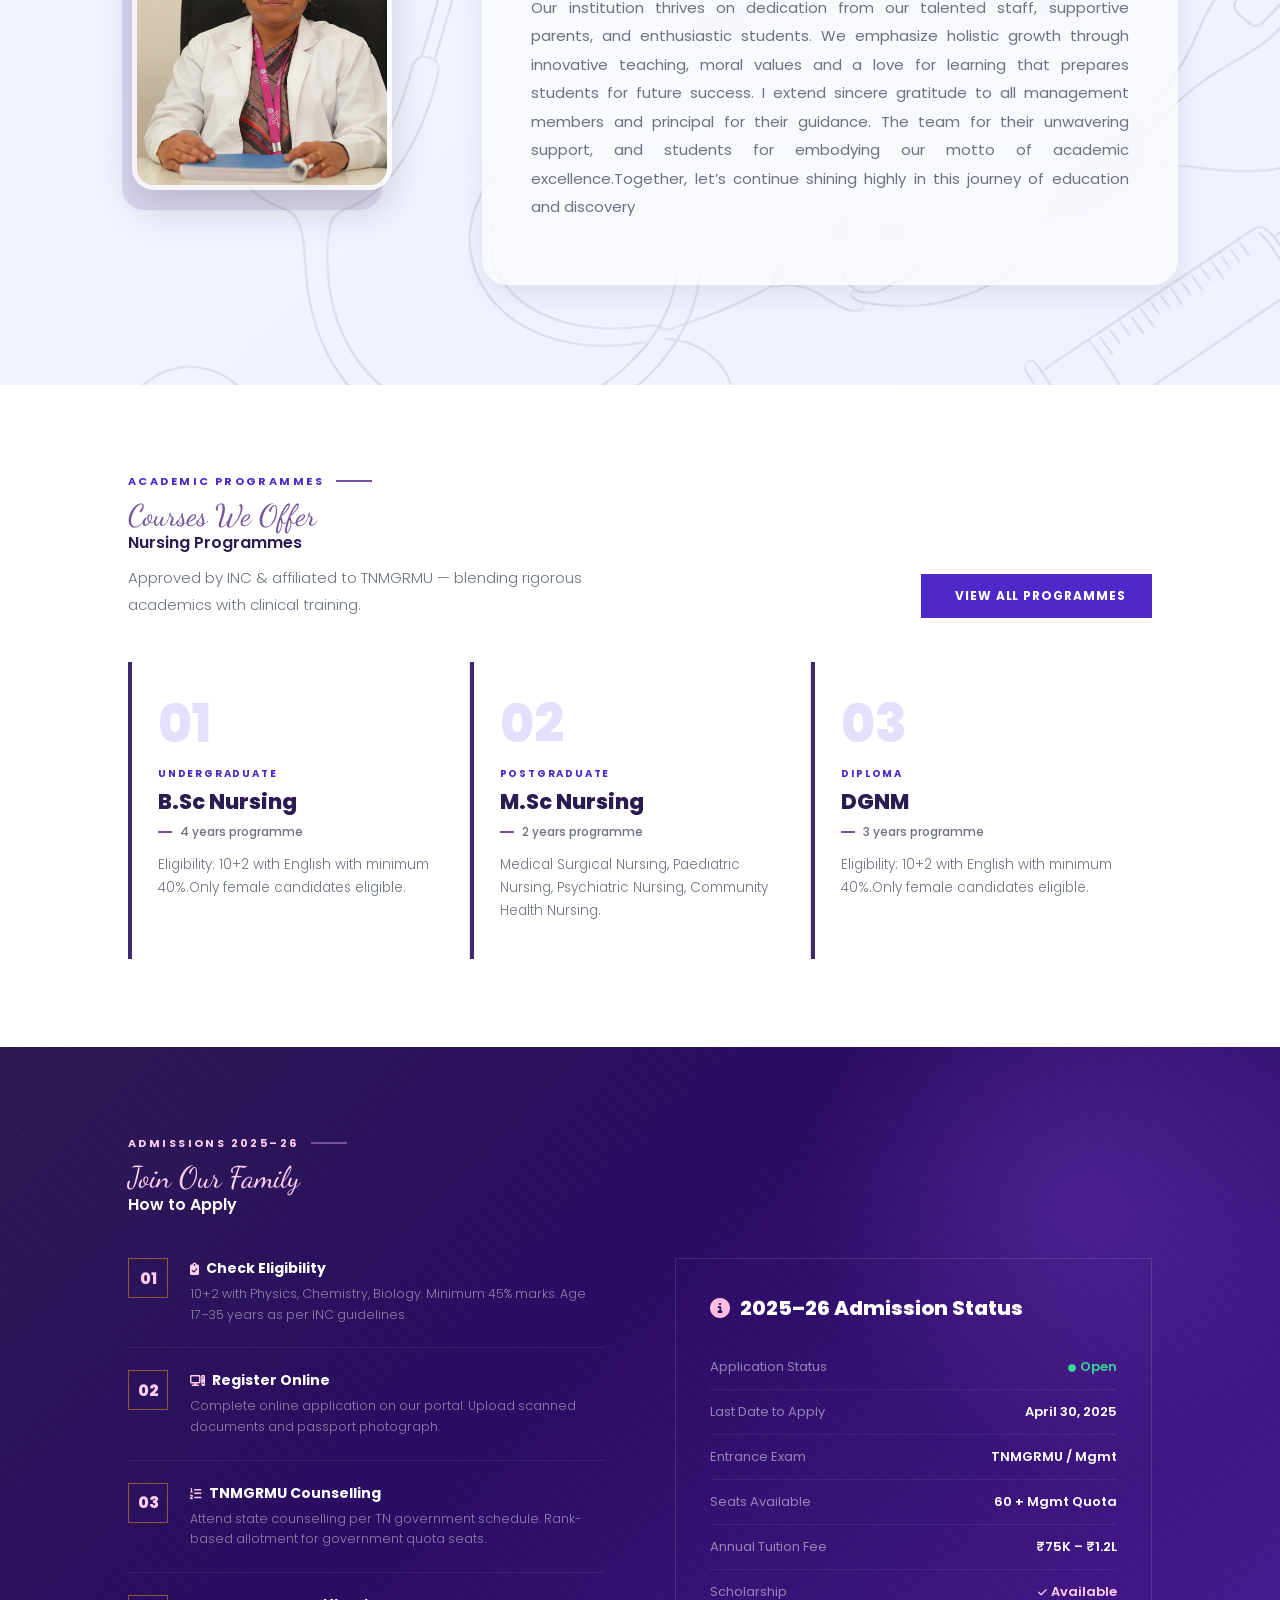
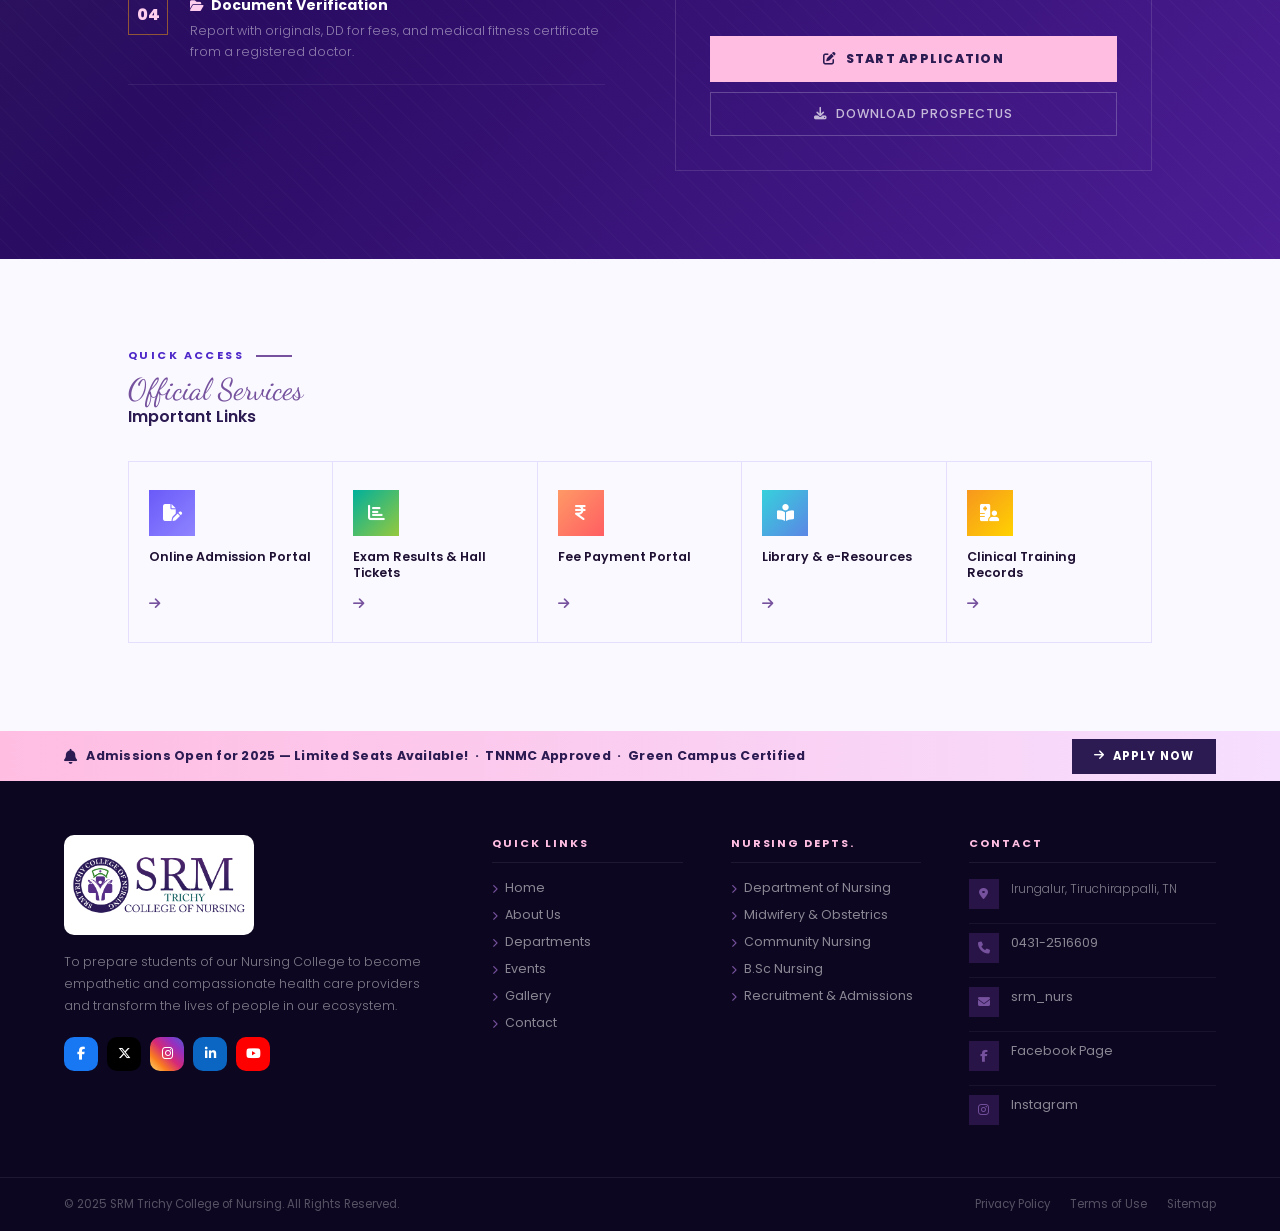
==== commit 1f725e6b: "Add new changes in Mobile view" ====
--- a/index.html
+++ b/index.html
@@ -323,9 +323,8 @@
 <div class="social-toggle" id="social_toggle"></div>
 <footer id="myFooter"></footer>
 <script src="./assets/js/toggleBar.js"></script>
-<script src="./assets/js/toggleBar.js"></script>
 <script src="./assets/js/header.js"></script>
+<script src="./assets/js/script.js"></script>
 <script src="./assets/js/swiper.js"></script>
-<script src="./assets/js/script.js"></script>
 </body>
 </html>
--- a/assets/css/common/rootvalue.css
+++ b/assets/css/common/rootvalue.css
@@ -39,7 +39,7 @@
   /* Typography */
   --font-main:'Poppins',sans-serif;
   --font-cursive:'Dancing Script',cursive;
-  --font-serif:"Montserrat Alternates", sans-serif;
+  --font-serif:'Poppins',sans-serif;
   /* Motion */
   --ease:0.3s cubic-bezier(0.4,0,0.2,1);
   /* Conduct / Policy Page */
@@ -144,9 +144,23 @@
 ========================================== */
 
 .breadcrumb{
-  background:var(--primary-dark);
+  background:fixed url(../../images/bg44.jpg) no-repeat;
+  backdrop-filter:brightness(0.1);
+  background-size:cover;
   padding:170px 10% 160px;
   border-bottom:1px solid var(--border);
+}
+.breadcrumb::before {
+  content: "";
+  position: absolute;
+  inset: 0;
+  background:linear-gradient(to left,#3d2968c5,#110629); /* adjust darkness here */
+  z-index: 0;
+}
+
+.breadcrumb > * {
+  position: relative;
+  z-index: 1;
 }
 
 .breadcrumb-container{
@@ -275,4 +289,15 @@
 .x { background:#000; }
 .ig { background:linear-gradient(45deg,#feda75,#d62976,#4f5bd5); }
 .li { background:#0A66C2; }
-.yt { background:#FF0000; }+.yt { background:#FF0000; }
+a{
+  text-decoration:none;
+  color:var(--text-body);
+}
+
+@media screen and (max-width:400px) {
+  .container{
+    padding:0px;
+    width:100%;
+  }
+}
--- a/assets/css/common/header_footer.css
+++ b/assets/css/common/header_footer.css
@@ -227,4 +227,51 @@
    display:flex;
    justify-content:space-between;
    align-items:center;
-}+}
+
+/* ══════════════════════════════════════════════
+   RESPONSIVE
+══════════════════════════════════════════════ */
+@media (max-width: 1100px) {
+  .ql-grid        { grid-template-columns: repeat(3,1fr); }
+  .prog-grid      { grid-template-columns: 1fr 1fr; }
+  .why-grid       { grid-template-columns: 1fr 1fr; }
+  .fac-grid       { grid-template-columns: 1fr 1fr; }
+  .footer-main    { grid-template-columns: 1fr 1fr; }
+}
+
+@media (max-width: 960px) {
+  .profiles,
+  .profiles:nth-child(2) { grid-template-columns: 1fr; text-align: center; gap: 32px; padding: 36px 28px; }
+  .profiles:nth-child(2) .image { order: 0; }
+  .profiles .image img { margin: 0 auto; }
+  .profiles .content::before { font-size: 64px; text-align: left; }
+  .profiles .content p:first-of-type::first-letter { font-size: 2.8em; }
+}
+
+@media (max-width: 900px) {
+  .hero-inner      { grid-template-columns: 1fr; }
+  .hero-card-wrap  { display: none; }
+  .adm-grid        { grid-template-columns: 1fr; }
+  .contact-grid    { grid-template-columns: 1fr; }
+  .c-col           { border-right: none; border-bottom: 1px solid rgba(255,255,255,.07); }
+  .notices-grid    { grid-template-columns: 1fr; }
+  .aboutSection    { grid-template-columns: 1fr; }
+  .vision-mission .combineDiv { grid-template-columns: 1fr; }
+  .management-grid { gap: 24px; }
+  .management-card { width: 240px; }
+}
+
+@media (max-width: 768px) {
+  .topbar, .tb-right { display: none; }
+  .nav-links, .nav-cta { display: none; }
+  .hamburger { display: flex; }
+  .footer-main    { grid-template-columns: 1fr; gap: 30px; }
+  .footer-alert   { height: auto; padding: 12px 5%; flex-direction: column; gap: 10px; text-align: center; }
+  .management-card { width: 100%; max-width: 320px; }
+}
+
+@media (max-width: 500px) {
+  .hero-btns  { flex-direction: column; }
+  .footer-bottom { flex-direction: column; text-align: center; }
+}
--- a/assets/css/pages/homepage.css
+++ b/assets/css/pages/homepage.css
@@ -576,50 +576,18 @@
    FOOTER
 ══════════════════════════════════════════════ */
 
-
-/* ══════════════════════════════════════════════
-   RESPONSIVE
-══════════════════════════════════════════════ */
-@media (max-width: 1100px) {
-  .ql-grid        { grid-template-columns: repeat(3,1fr); }
-  .prog-grid      { grid-template-columns: 1fr 1fr; }
-  .why-grid       { grid-template-columns: 1fr 1fr; }
-  .fac-grid       { grid-template-columns: 1fr 1fr; }
-  .footer-main    { grid-template-columns: 1fr 1fr; }
-}
-
-@media (max-width: 960px) {
-  .profiles,
-  .profiles:nth-child(2) { grid-template-columns: 1fr; text-align: center; gap: 32px; padding: 36px 28px; }
-  .profiles:nth-child(2) .image { order: 0; }
-  .profiles .image img { margin: 0 auto; }
-  .profiles .content::before { font-size: 64px; text-align: left; }
-  .profiles .content p:first-of-type::first-letter { font-size: 2.8em; }
-}
-
-@media (max-width: 900px) {
-  .hero-inner      { grid-template-columns: 1fr; }
-  .hero-card-wrap  { display: none; }
-  .adm-grid        { grid-template-columns: 1fr; }
-  .contact-grid    { grid-template-columns: 1fr; }
-  .c-col           { border-right: none; border-bottom: 1px solid rgba(255,255,255,.07); }
-  .notices-grid    { grid-template-columns: 1fr; }
-  .aboutSection    { grid-template-columns: 1fr; }
-  .vision-mission .combineDiv { grid-template-columns: 1fr; }
-  .management-grid { gap: 24px; }
-  .management-card { width: 240px; }
-}
-
-@media (max-width: 768px) {
-  .topbar, .tb-right { display: none; }
-  .nav-links, .nav-cta { display: none; }
-  .hamburger { display: flex; }
-  .footer-main    { grid-template-columns: 1fr; gap: 30px; }
-  .footer-alert   { height: auto; padding: 12px 5%; flex-direction: column; gap: 10px; text-align: center; }
-  .management-card { width: 100%; max-width: 320px; }
-}
-
-@media (max-width: 500px) {
-  .hero-btns  { flex-direction: column; }
-  .footer-bottom { flex-direction: column; text-align: center; }
-}
+@media screen and (max-width:400px) {
+  .vision-mission .combineDiv,
+  .adm-grid,
+  .prog-grid,
+  .aboutSection{
+    grid-template-columns:1fr;  
+    gap:20px;  
+  }
+  .leader-content::before{
+    top:-15px;
+  }
+  .ql-grid{
+    grid-template-columns:repeat(1,1fr);
+  }
+}
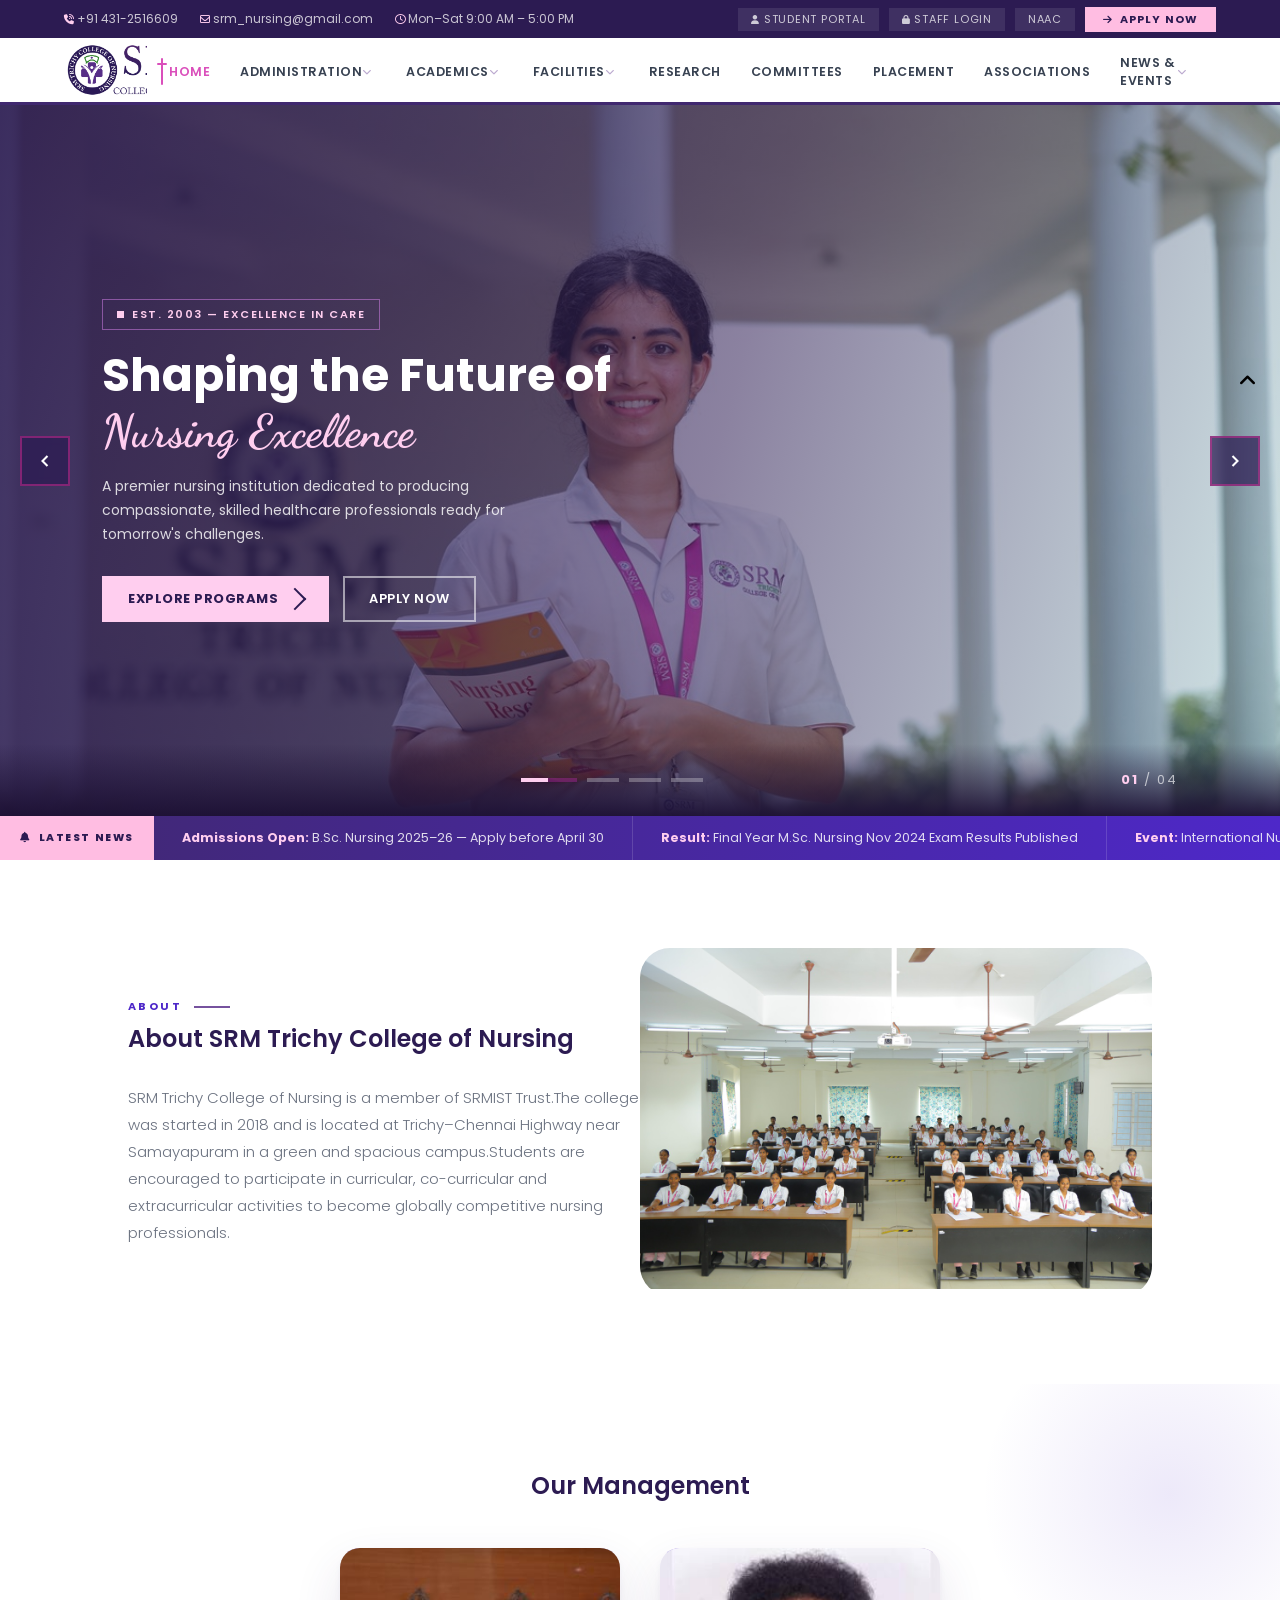
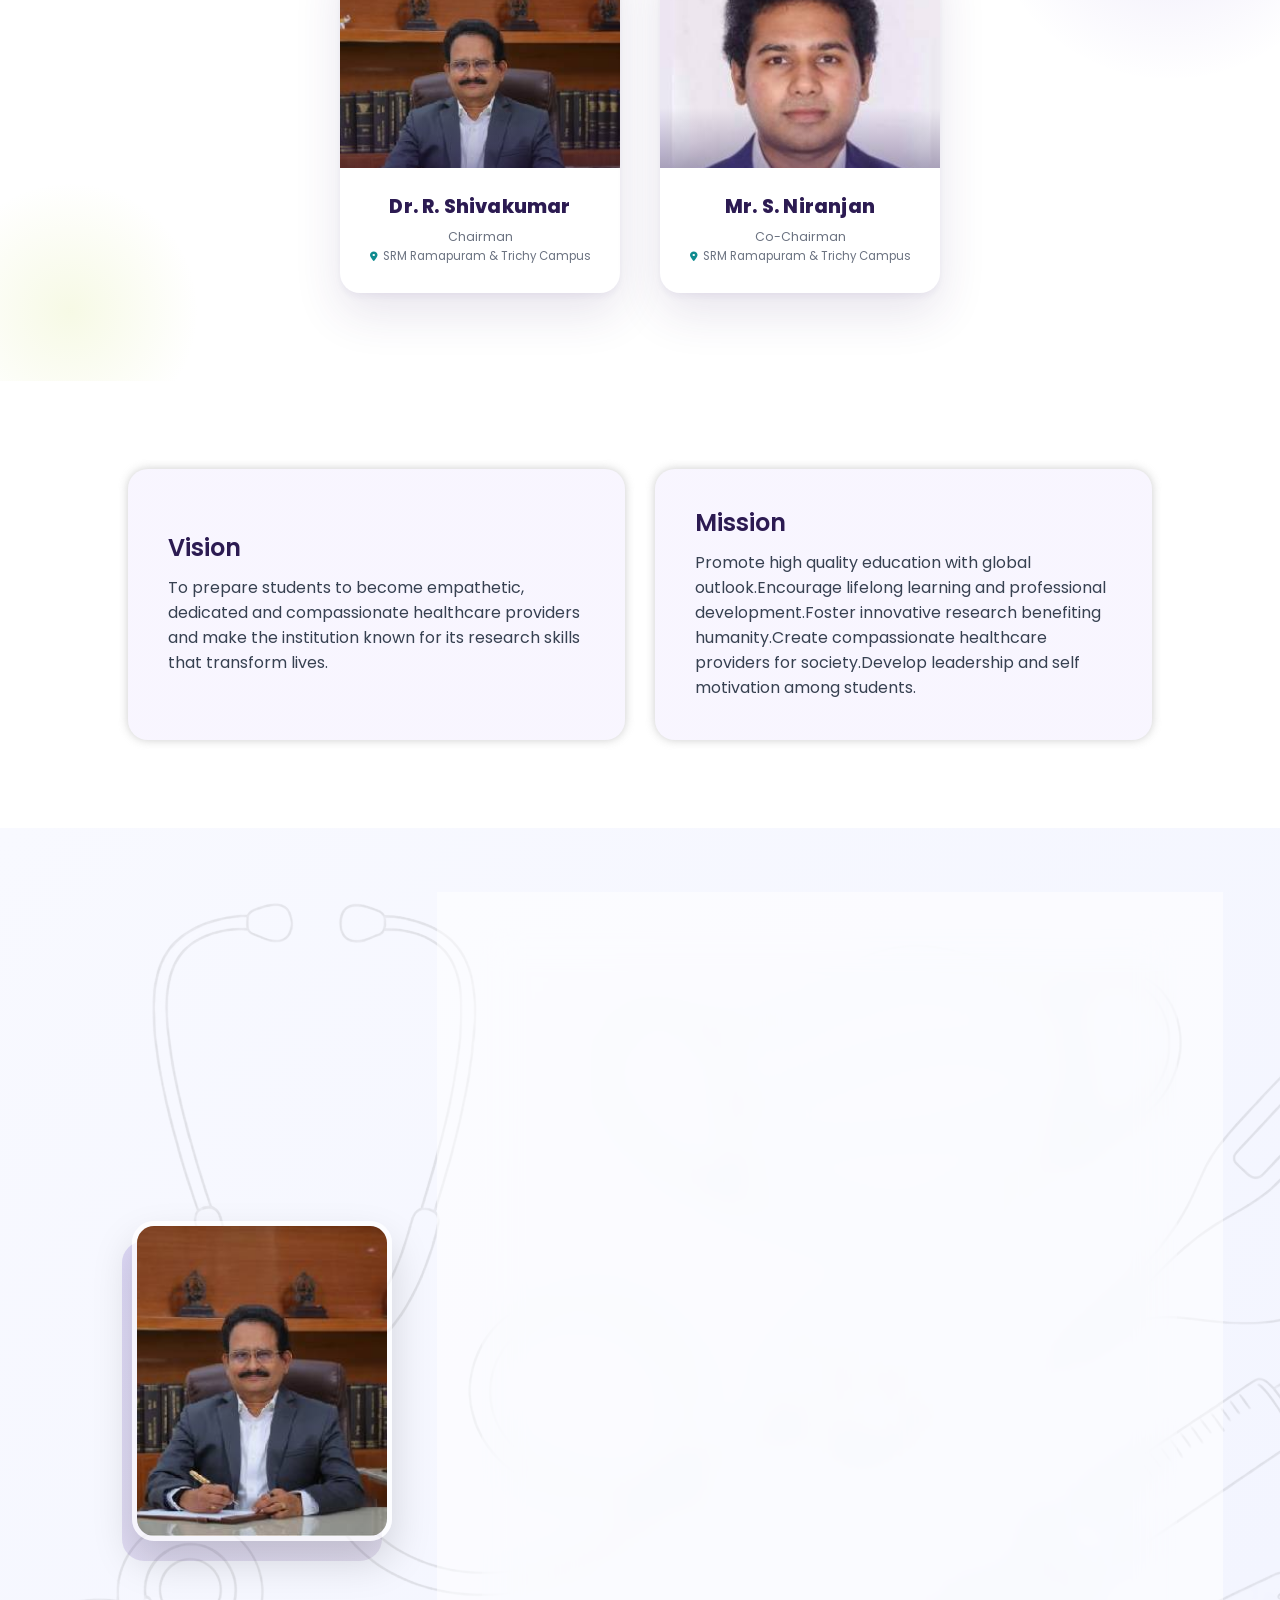
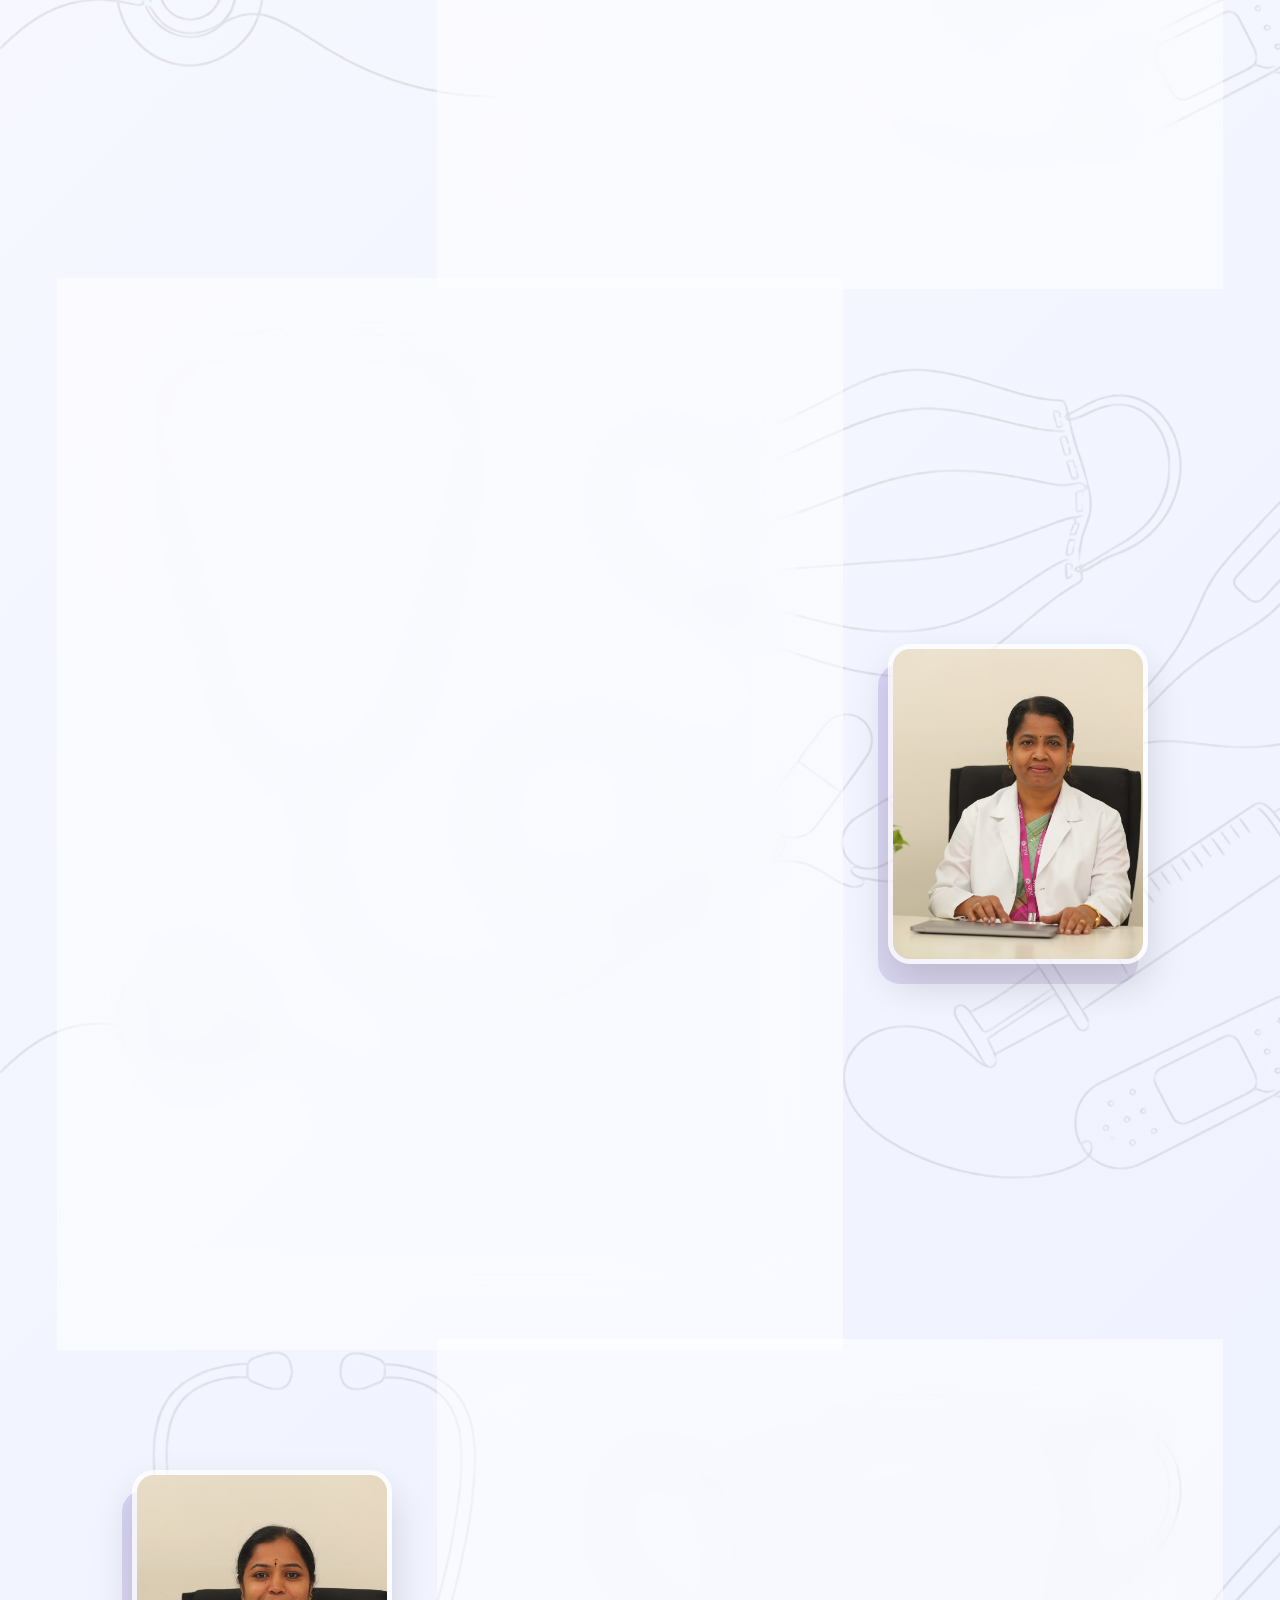
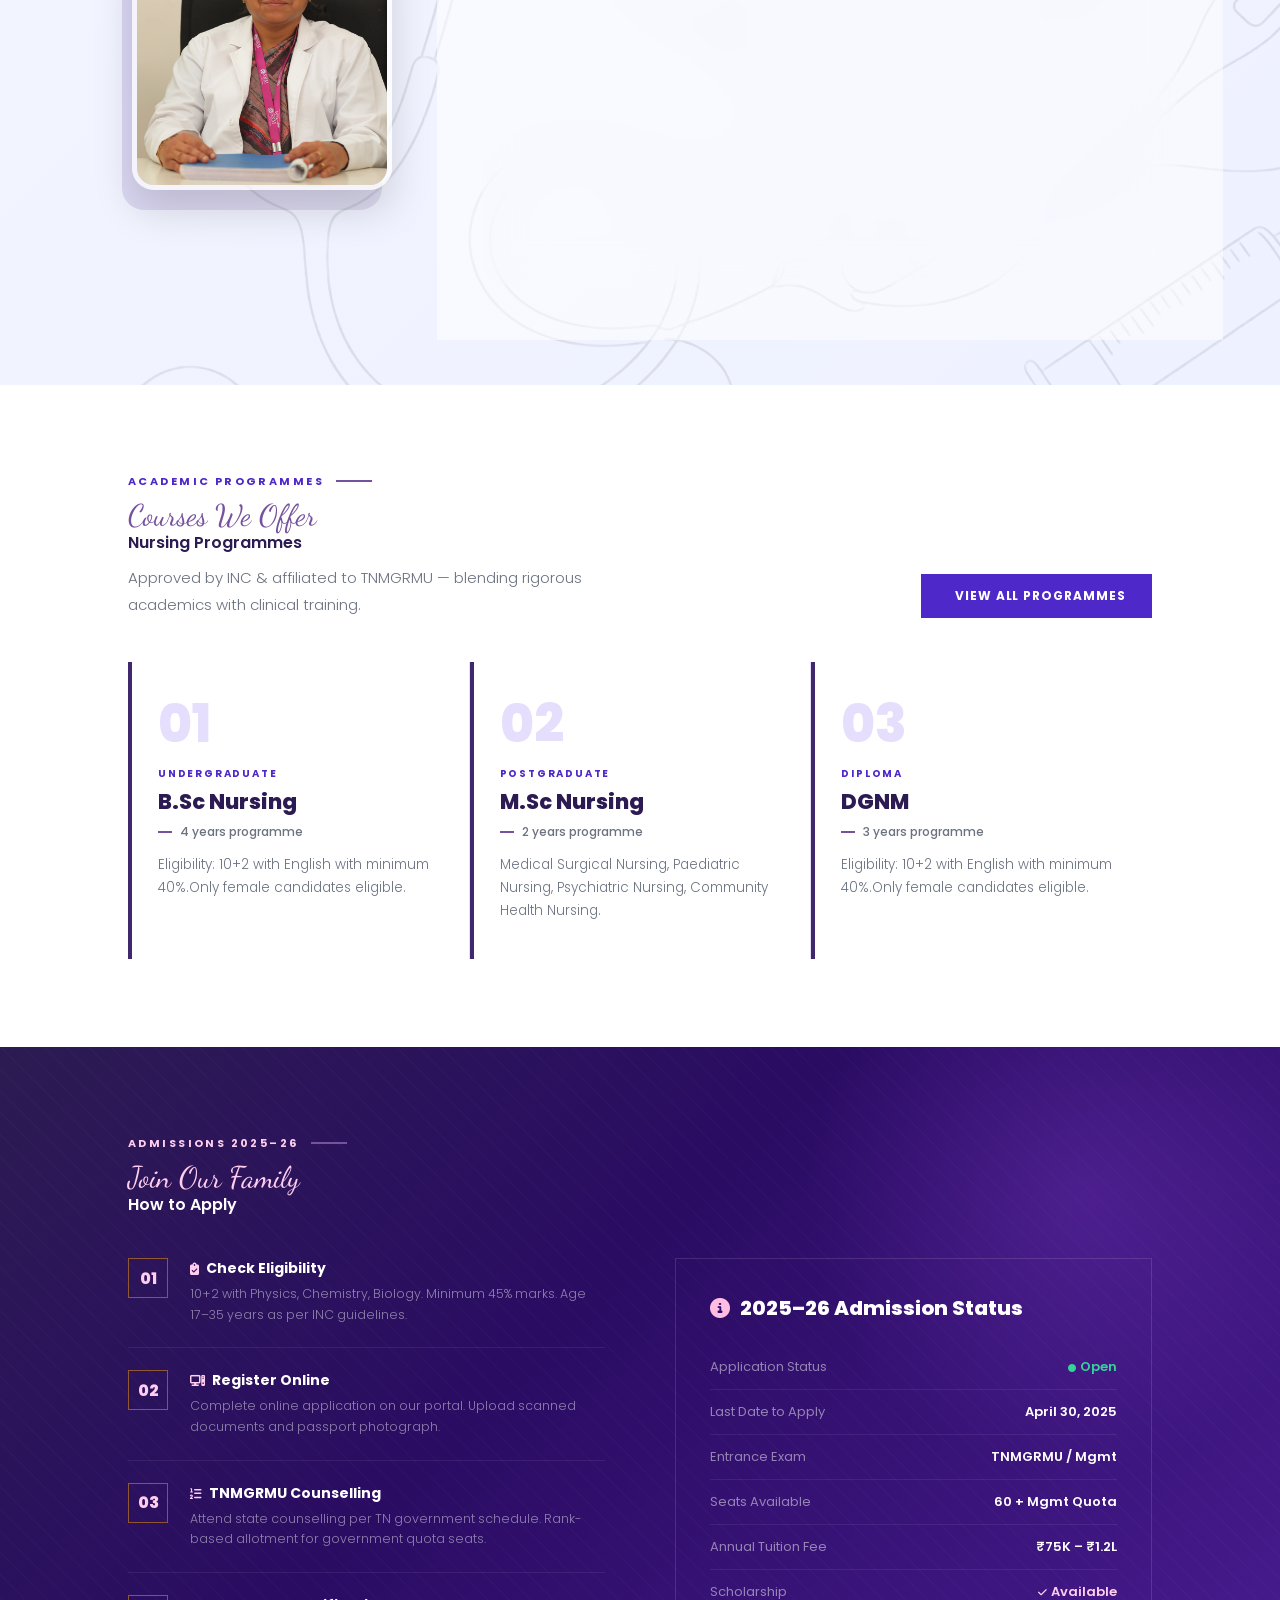
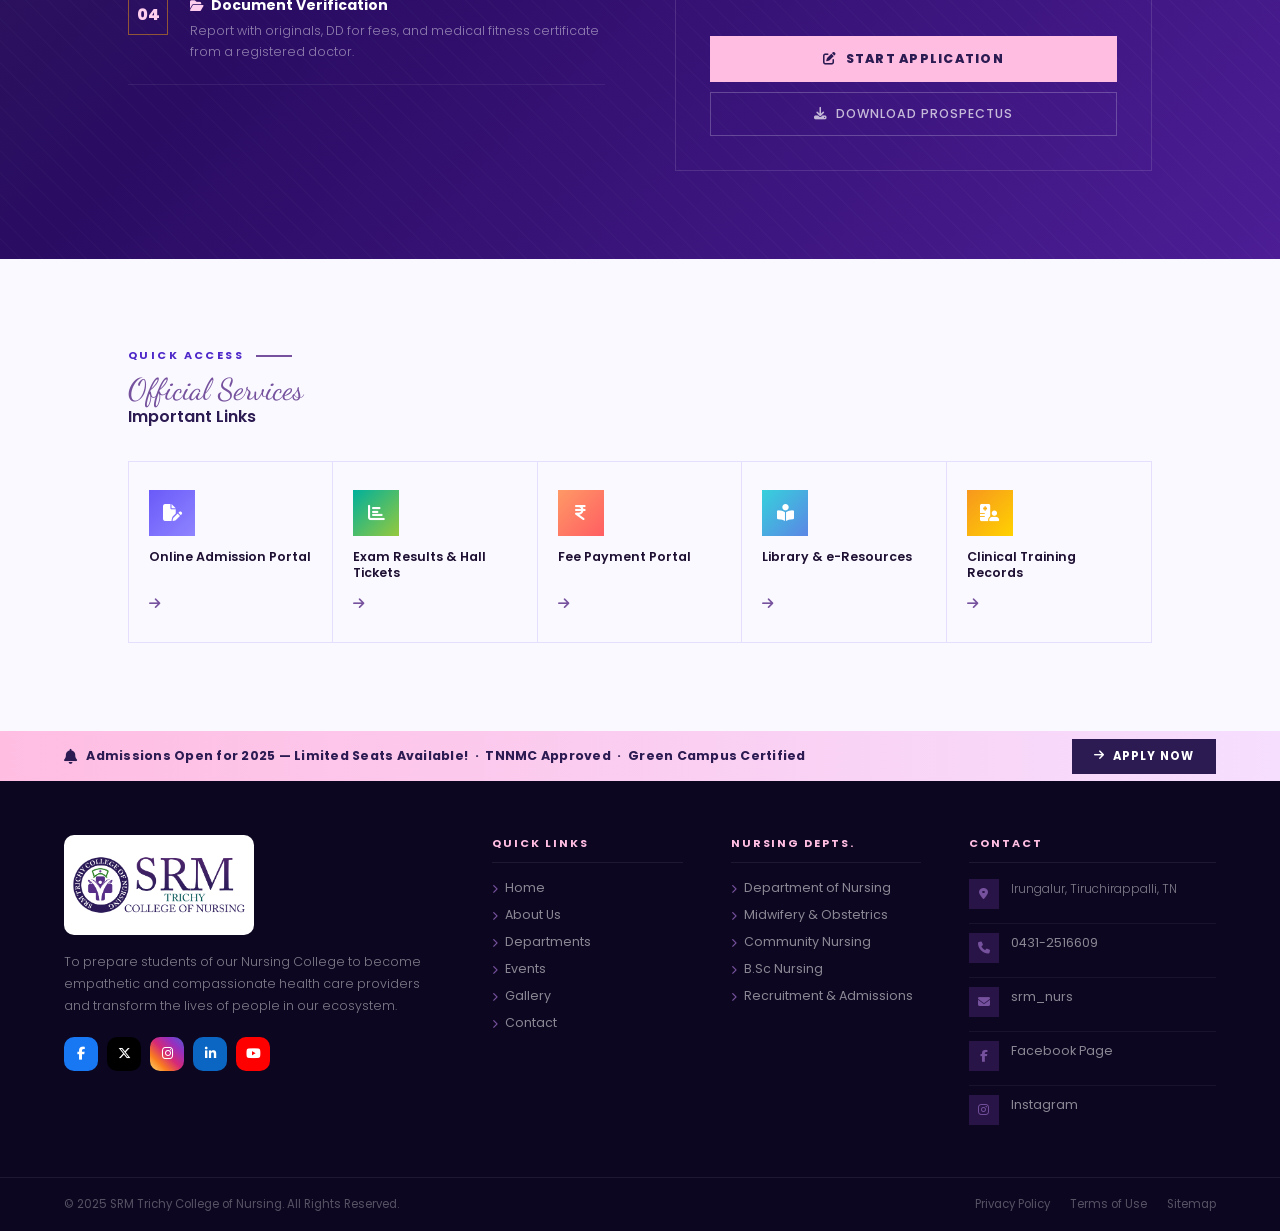
==== commit f60bf5f7: "All Changes for First Phase" ====
--- a/index.html
+++ b/index.html
@@ -1,152 +1,171 @@
 <!DOCTYPE html>
 <html lang="en">
+
 <head>
-<meta charset="UTF-8">
-<meta name="viewport" content="width=device-width, initial-scale=1.0">
-<title>SRM Trichy College of Nursing</title>
-<link href="https://fonts.googleapis.com/css2?family=Poppins:ital,wght@0,300;0,400;0,500;0,600;0,700;0,800;1,300;1,400&family=Dancing+Script:wght@600;700&family=Playfair+Display:ital,wght@0,700;0,800;1,600;1,700&display=swap" rel="stylesheet">
-<link href="https://fonts.googleapis.com/css2?family=Montserrat+Alternates:ital,wght@0,100;0,200;0,300;0,400;0,500;0,600;0,700;0,800;0,900;1,100;1,200;1,300;1,400;1,500;1,600;1,700;1,800;1,900&display=swap" rel="stylesheet">
-
-<link rel="stylesheet" href="https://cdnjs.cloudflare.com/ajax/libs/font-awesome/6.5.0/css/all.min.css">
-<link rel="fav icon" href="./assets/images/fav.png">
-<link rel="stylesheet" href="./assets/css/common/rootvalue.css">
-<link rel="stylesheet" href="./assets/css/common/header_footer.css">
-<link rel="stylesheet" href="./assets/css/pages/homepage.css">
-<link rel="stylesheet" href="./assets/css/pages/swiper.css">
+  <meta charset="UTF-8">
+  <meta name="viewport" content="width=device-width, initial-scale=1.0">
+  <title>SRM Trichy College of Nursing</title>
+  <link
+    href="https://fonts.googleapis.com/css2?family=Poppins:ital,wght@0,300;0,400;0,500;0,600;0,700;0,800;1,300;1,400&family=Dancing+Script:wght@600;700&family=Playfair+Display:ital,wght@0,700;0,800;1,600;1,700&display=swap"
+    rel="stylesheet">
+  <link
+    href="https://fonts.googleapis.com/css2?family=Montserrat+Alternates:ital,wght@0,100;0,200;0,300;0,400;0,500;0,600;0,700;0,800;0,900;1,100;1,200;1,300;1,400;1,500;1,600;1,700;1,800;1,900&display=swap"
+    rel="stylesheet">
+
+  <link rel="stylesheet" href="https://cdnjs.cloudflare.com/ajax/libs/font-awesome/6.5.0/css/all.min.css">
+  <link rel="fav icon" href="./assets/images/fav.png">
+  <link rel="stylesheet" href="./assets/css/common/rootvalue.css">
+  <link rel="stylesheet" href="./assets/css/common/header_footer.css">
+  <link rel="stylesheet" href="./assets/css/pages/homepage.css">
+  <link rel="stylesheet" href="./assets/css/pages/swiper.css">
 </head>
+
 <body>
 
-<!-- TOP BAR -->
-<div class="topbar" id="topBar"></div>
-
-<nav id="navbar"></nav>
-
-<div class="mobile-overlay" id="mobileOverlay" onclick="toggleMobileNav()"></div>
-<div class="mobile-nav" id="mobileNav"></div>
-
-
-
-<div class="swiper-root" id="swiper">
-
-  <div class="slides-track" id="track">
-
-    <!-- Slide 1 -->
-    <div class="slide active" data-index="0">
-      <div class="slide-bg" style="background-image: url('./assets/images/banner/1.JPG');"></div>
-      <div class="slide-overlay"></div>
-      <div class="slide-content">
-        <div class="slide-badge"><span class="slide-dot-accent"></span> Est. 2003 — Excellence in Care</div>
-        <h1 class="slide-title">Shaping the Future of<br><span>Nursing Excellence</span></h1>
-        <p class="slide-desc">A premier nursing institution dedicated to producing compassionate, skilled healthcare professionals ready for tomorrow's challenges.</p>
-        <div class="slide-actions">
-          <button class="btn-primary">Explore Programs <span class="arrow-icon"></span></button>
-          <button class="btn-outline">Apply Now</button>
-        </div>
-      </div>
-    </div>
-
-    <!-- Slide 2 -->
-    <div class="slide" data-index="1">
-      <div class="slide-bg" style="background-image: url('./assets/images/banner/2.JPG');"></div>
-      <div class="slide-overlay"></div>
-      <div class="slide-content">
-        <div class="slide-badge"><span class="slide-dot-accent"></span> World-Class Facilities</div>
-        <h1 class="slide-title">State-of-the-Art<br><span>Clinical Training Labs</span></h1>
-        <p class="slide-desc">Hands-on learning with advanced simulation labs, clinical wards, and real hospital partnerships that prepare you for every scenario.</p>
-        <div class="slide-actions">
-          <button class="btn-primary">View Facilities <span class="arrow-icon"></span></button>
-          <button class="btn-outline">Take a Tour</button>
-        </div>
-      </div>
-    </div>
-
-    <!-- Slide 3 -->
-    <div class="slide" data-index="2">
-      <div class="slide-bg" style="background-image: url('./assets/images/banner/3.JPG');"></div>
-      <div class="slide-overlay"></div>
-      <div class="slide-content">
-        <div class="slide-badge"><span class="slide-dot-accent"></span> 98% Placement Rate</div>
-        <h1 class="slide-title">From Classroom<br><span>to Career, Seamlessly</span></h1>
-        <p class="slide-desc">Our dedicated placement cell connects graduates with top hospitals, clinics, and healthcare networks across the country and abroad.</p>
-        <div class="slide-actions">
-          <button class="btn-primary">Career Outcomes <span class="arrow-icon"></span></button>
-          <button class="btn-outline">Meet Alumni</button>
-        </div>
-      </div>
-    </div>
-
-    <!-- Slide 4 -->
-    <div class="slide" data-index="3">
-      <div class="slide-bg" style="background-image: url('./assets/images/banner/4.JPG');"></div>
-      <div class="slide-overlay"></div>
-      <div class="slide-content">
-        <div class="slide-badge"><span class="slide-dot-accent"></span> Admissions Open 2025</div>
-        <h1 class="slide-title">Begin Your Journey<br><span>in Healthcare Today</span></h1>
-        <p class="slide-desc">Enroll in our B.Sc, M.Sc Nursing or Post-Basic programs. Limited seats available — secure your future in nursing now.</p>
-        <div class="slide-actions">
-          <button class="btn-primary">Admission Portal <span class="arrow-icon"></span></button>
-          <button class="btn-outline">Download Prospectus</button>
-        </div>
-      </div>
+  <!-- TOP BAR -->
+  <div class="topbar" id="topBar"></div>
+
+  <nav id="navbar"></nav>
+
+  <div class="mobile-overlay" id="mobileOverlay" onclick="toggleMobileNav()"></div>
+  <div class="mobile-nav" id="mobileNav"></div>
+
+
+
+  <div class="swiper-root" id="swiper">
+
+    <div class="slides-track" id="track">
+
+      <!-- Slide 1 -->
+      <div class="slide active" data-index="0">
+        <div class="slide-bg" style="background-image: url('./assets/images/banner/1.JPG');"></div>
+        <div class="slide-overlay"></div>
+        <div class="slide-content">
+          <div class="slide-badge"><span class="slide-dot-accent"></span> Est. 2003 — Excellence in Care</div>
+          <h1 class="slide-title">Shaping the Future of<br><span>Nursing Excellence</span></h1>
+          <p class="slide-desc">A premier nursing institution dedicated to producing compassionate, skilled healthcare
+            professionals ready for tomorrow's challenges.</p>
+          <div class="slide-actions">
+            <button class="btn-primary">Explore Programs <span class="arrow-icon"></span></button>
+            <button class="btn-outline">Apply Now</button>
+          </div>
+        </div>
+      </div>
+
+      <!-- Slide 2 -->
+      <div class="slide" data-index="1">
+        <div class="slide-bg" style="background-image: url('./assets/images/banner/2.JPG');"></div>
+        <div class="slide-overlay"></div>
+        <div class="slide-content">
+          <div class="slide-badge"><span class="slide-dot-accent"></span> World-Class Facilities</div>
+          <h1 class="slide-title">State-of-the-Art<br><span>Clinical Training Labs</span></h1>
+          <p class="slide-desc">Hands-on learning with advanced simulation labs, clinical wards, and real hospital
+            partnerships that prepare you for every scenario.</p>
+          <div class="slide-actions">
+            <button class="btn-primary">View Facilities <span class="arrow-icon"></span></button>
+            <button class="btn-outline">Take a Tour</button>
+          </div>
+        </div>
+      </div>
+
+      <!-- Slide 3 -->
+      <div class="slide" data-index="2">
+        <div class="slide-bg" style="background-image: url('./assets/images/banner/3.JPG');"></div>
+        <div class="slide-overlay"></div>
+        <div class="slide-content">
+          <div class="slide-badge"><span class="slide-dot-accent"></span> 98% Placement Rate</div>
+          <h1 class="slide-title">From Classroom<br><span>to Career, Seamlessly</span></h1>
+          <p class="slide-desc">Our dedicated placement cell connects graduates with top hospitals, clinics, and
+            healthcare networks across the country and abroad.</p>
+          <div class="slide-actions">
+            <button class="btn-primary">Career Outcomes <span class="arrow-icon"></span></button>
+            <button class="btn-outline">Meet Alumni</button>
+          </div>
+        </div>
+      </div>
+
+      <!-- Slide 4 -->
+      <div class="slide" data-index="3">
+        <div class="slide-bg" style="background-image: url('./assets/images/banner/4.JPG');"></div>
+        <div class="slide-overlay"></div>
+        <div class="slide-content">
+          <div class="slide-badge"><span class="slide-dot-accent"></span> Admissions Open 2025</div>
+          <h1 class="slide-title">Begin Your Journey<br><span>in Healthcare Today</span></h1>
+          <p class="slide-desc">Enroll in our B.Sc, M.Sc Nursing or Post-Basic programs. Limited seats available —
+            secure your future in nursing now.</p>
+          <div class="slide-actions">
+            <button class="btn-primary">Admission Portal <span class="arrow-icon"></span></button>
+            <button class="btn-outline">Download Prospectus</button>
+          </div>
+        </div>
+      </div>
+
+    </div>
+
+    <!-- Prev / Next -->
+    <button class="nav-btn nav-prev" id="prevBtn" aria-label="Previous slide">
+      <svg viewBox="0 0 24 24">
+        <polyline points="15 18 9 12 15 6" />
+      </svg>
+    </button>
+    <button class="nav-btn nav-next" id="nextBtn" aria-label="Next slide">
+      <svg viewBox="0 0 24 24">
+        <polyline points="9 18 15 12 9 6" />
+      </svg>
+    </button>
+
+
+
+    <!-- Bottom bar -->
+    <div class="swiper-bottom">
+      <div></div>
+      <div class="indicators" id="indicators"></div>
+      <div class="slide-counter"><span id="curNum">01</span> / 04</div>
     </div>
 
   </div>
 
-  <!-- Prev / Next -->
-  <button class="nav-btn nav-prev" id="prevBtn" aria-label="Previous slide">
-    <svg viewBox="0 0 24 24"><polyline points="15 18 9 12 15 6"/></svg>
-  </button>
-  <button class="nav-btn nav-next" id="nextBtn" aria-label="Next slide">
-    <svg viewBox="0 0 24 24"><polyline points="9 18 15 12 9 6"/></svg>
-  </button>
-
- 
-
-  <!-- Bottom bar -->
-  <div class="swiper-bottom">
-    <div ></div>
-    <div class="indicators" id="indicators"></div>
-    <div class="slide-counter"><span id="curNum">01</span> / 04</div>
+
+
+
+  <div class="marquee-bar">
+    <div class="mq-label"><i class="fa-solid fa-bell"></i> Latest News</div>
+    <div class="mq-track">
+      <div class="mq-inner">
+        <span><strong>Admissions Open:</strong> B.Sc. Nursing 2025–26 — Apply before April 30</span>
+        <span><strong>Result:</strong> Final Year M.Sc. Nursing Nov 2024 Exam Results Published</span>
+        <span><strong>Event:</strong> International Nurses Day — May 12, 2025</span>
+        <span><strong>Workshop:</strong> Critical Care Nursing CME — May 20–22</span>
+        <span><strong>Scholarship:</strong> Merit-Based Scholarships Available for 2025 Batch</span>
+        <span><strong>Placement:</strong> 100% Placement — Apollo, Fortis, AIIMS & more</span>
+        <span><strong>Admissions Open:</strong> B.Sc. Nursing 2025–26 — Apply before April 30</span>
+        <span><strong>Result:</strong> Final Year M.Sc. Nursing Nov 2024 Exam Results Published</span>
+        <span><strong>Event:</strong> International Nurses Day — May 12, 2025</span>
+        <span><strong>Workshop:</strong> Critical Care Nursing CME — May 20–22</span>
+        <span><strong>Scholarship:</strong> Merit-Based Scholarships Available for 2025 Batch</span>
+        <span><strong>Placement:</strong> 100% Placement — Apollo, Fortis, AIIMS & more</span>
+      </div>
+    </div>
   </div>
-
-</div>
-
-
-
-
-<div class="marquee-bar">
-  <div class="mq-label"><i class="fa-solid fa-bell"></i> Latest News</div>
-  <div class="mq-track"><div class="mq-inner">
-    <span><strong>Admissions Open:</strong> B.Sc. Nursing 2025–26 — Apply before April 30</span>
-    <span><strong>Result:</strong> Final Year M.Sc. Nursing Nov 2024 Exam Results Published</span>
-    <span><strong>Event:</strong> International Nurses Day — May 12, 2025</span>
-    <span><strong>Workshop:</strong> Critical Care Nursing CME — May 20–22</span>
-    <span><strong>Scholarship:</strong> Merit-Based Scholarships Available for 2025 Batch</span>
-    <span><strong>Placement:</strong> 100% Placement — Apollo, Fortis, AIIMS & more</span>
-    <span><strong>Admissions Open:</strong> B.Sc. Nursing 2025–26 — Apply before April 30</span>
-    <span><strong>Result:</strong> Final Year M.Sc. Nursing Nov 2024 Exam Results Published</span>
-    <span><strong>Event:</strong> International Nurses Day — May 12, 2025</span>
-    <span><strong>Workshop:</strong> Critical Care Nursing CME — May 20–22</span>
-    <span><strong>Scholarship:</strong> Merit-Based Scholarships Available for 2025 Batch</span>
-    <span><strong>Placement:</strong> 100% Placement — Apollo, Fortis, AIIMS & more</span>
-  </div></div>
-</div>
-<section class="about-college-section">
-  <div class="container">
-    <div class="aboutSection">
+  <section class="about-college-section">
+    <div class="container">
+      <div class="aboutSection">
         <div class="aboutContent">
-            <span class="s-eyebrow">About</span>
-            <h2 class="s-title">About SRM Trichy College of Nursing</h2>
-            <p>SRM Trichy College of Nursing is a member of SRMIST Trust.The college was started in 2018 and is located at Trichy–Chennai Highway near Samayapuram in a green and spacious campus.Students are encouraged to participate in curricular, co-curricular and extracurricular activities to become globally competitive nursing professionals.</p>
+          <span class="s-eyebrow">About</span>
+          <h2 class="s-title">About SRM Trichy College of Nursing</h2>
+          <p>SRM Trichy College of Nursing is a member of SRMIST Trust.The college was started in 2018 and is located at
+            Trichy–Chennai Highway near Samayapuram in a green and spacious campus.Students are encouraged to
+            participate in curricular, co-curricular and extracurricular activities to become globally competitive
+            nursing professionals.</p>
         </div>
         <div class="aboutimage">
-            <img src="./assets/images/banner/3.JPG" alt="">
-        </div>
-    </div>
-  </div>
-</section>
-
-<section class="management-section">
+          <img src="./assets/images/banner/3.JPG" alt="">
+        </div>
+      </div>
+    </div>
+  </section>
+
+  <section class="management-section">
     <h2 class="s-title">Our Management</h2>
     <div class="management-grid">
       <div class="management-card">
@@ -174,157 +193,255 @@
         </div>
       </div>
     </div>
-</section>
-
-<section class="vision-mission">
-  <div class="combineDiv">
-    <div class="vision">
-      <h2 class="s-title">Vision</h2>
-      <p>To prepare students to become empathetic, dedicated and compassionate healthcare providers and make the institution known for its research skills that transform lives.</p>
-    </div>
-    <div class="mission">
-      <h2 class="s-title">Mission</h2>
-      <p>Promote high quality education with global outlook.Encourage lifelong learning and professional development.Foster innovative research benefiting humanity.Create compassionate healthcare providers for society.Develop leadership and self motivation among students.</p>
-    </div>
-  </div>
-</section>
-
-
-<section class="leader-section">
-  <!-- Chairman -->
-  <div class="leader-card">
-    <div class="leader-image">
-      <img src="./assets/images/leaders/chairman.jpg" alt="Chairman">
-    </div>
-
-    <div class="leader-content">
-      <h2>Chairman's Desk</h2>
-      <p>It's my immense pleasure to welcome you all to SRM TRICHY COLLEGE OF NURSING and I am happy to mention that it has set new standards in self-reliance. Nurses competence is based on the knowledge and skill taught to them that enable the students to acquire the knowledge, and attitudes for providing nursing care. We are conscious in our responsibility and accountable to deliver competency based multi-disciplinary learning program to equip the students to meet the present and future challenges. They receive care giving, and the hospital environment plans are made for them to visit the hospital and to get acquainted with the clinical learning environment before they begin the actual internship. In SRM TRICHY CAMPUS the students are encouraged to involve in various co-curricular, extra-curricular activities, and community service have donned the mantle successfully and also helps to explore themselves from within, to develop themselves physically, mentally, intellectually and spiritually. When they leave, they shape themselves known as a good human being, a true nurse with a spirit of love, share and care, and fully equipped with all the skills to face the challenges that would await for them in the open world. I would like to appreciate the faculty members who use active and collaborative learning techniques. Engage students in experiences, and emphasize higher- order cognitive activities. The students those who got admission are fortunate to have been blessed with the opportunity of receiving education and spending their formative years in the beautiful SRM TRICHY CAMPUS where nature abounds in its full glory. We encourage the students to make the optimum use of the facilities available here for their growth and learning</p>
-      <div class="rightText"><b>The Future belongs to those who prepare for it today&quot; -Malcolm X</b></div>
-    </div>
-  </div>
-
-  <!-- Principal -->
-  <div class="leader-card reverse">
-    <div class="leader-image">
-      <img src="./assets/images/leaders/principal.jpeg" alt="Principal">
-    </div>
-
-    <div class="leader-content">
-      <h2>Principal's Desk</h2>
-      <p>SRM Trichy College of Nursing is a unit of SRM IST Trust, our college is located in healthy and ecofriendly campus and credit goes to our honorable Chairman and other elite college management. We believe that Modern Nursing has evolved from the era of Florence nightingale, since the nursing profession firmly holds its noble values of love, care and compassion .We strongly acknowledge that Nursing students are accountable &amp; responsible for rendering high quality nursing care, thus we appoint highly qualified &amp; committed Faculty to provide knowledge and skill needed to the students in meeting the today’s challenges.Hands on clinical experience that our students receive in the 1575 bedded parent hospital with in the same premises is an added advantage to all the students studying here. Our students are given the opportunity to strengthen their problem solving skills and critical thinking abilities. They are proactively involved in the community outreach activities in the prevention of illness among the public.</p>
-      <p>Our institution is very unique in imparting knowledge and skill in the scope of clinical research. We motivate our students and faculty to involve themselves in adapting latest strategies in health care arena. I am sure that SRMTCON graduates will develop not only good personality but with grandeur of cognition, kind and proper attitude. As the Principal of this college I am sure and looking forward to see our institute to be recognized as one of the premier Nursing institution in our country .Our college is very distinct in the provision of knowledge&amp; practical expertise in the area of Clinical Research and Development.We encourage our faculty &amp; students to take an active lead in adopting innovative strategies of health. I am confident that SRM Trichy College of Nursing will be beacon of light guiding the destiny of its students, with radiating kindness &amp; compassion in its pursuit of academic excellence &amp; execution clinical care.</p>
-    </div>
-  </div>
-
-   <div class="leader-card">
-    <div class="leader-image">
-      <img src="./assets/images/leaders/vp.png" alt="Chairman">
-    </div>
-
-    <div class="leader-content">
-      <h2>Vice Principal’s Desk</h2>
-        <p>I am honored to share this message and highlight our college to fostering academic excellence, character development and a nurturing environment for all.<br>
-        Our institution thrives on dedication from our talented staff, supportive parents, and enthusiastic students. We emphasize holistic growth through innovative teaching, moral values and a love for learning that prepares students for future success. I extend sincere gratitude to all management members and principal for their guidance. The team for their unwavering support, and students for embodying our motto of academic excellence.Together, let’s continue shining highly in this journey of education and discovery</p>
-    </div>
-  </div>
-</section>
-<!-- MARQUEE -->
-
-
-
-
-<!-- PROGRAMMES -->
-<section class="programmes">
-  <div class="prog-hdr">
-    <div>
-      <div class="s-eyebrow">Academic Programmes</div>
-      <div class="s-cursive">Courses We Offer</div>
-      <div class="s-title">Nursing Programmes</div>
-      <p class="s-sub">Approved by INC & affiliated to TNMGRMU — blending rigorous academics with clinical training.</p>
-    </div>
-    <a href="#" class="prog-view-all">
-      <i class="fa-solid fa-grid-2"></i> View All Programmes
-    </a>
-  </div>
-  <div class="prog-grid">
-     <a class="prog-card" href="#"><div class="prog-num">01</div>
-      <div class="prog-badge">Undergraduate</div>
-      <div class="prog-name">B.Sc Nursing</div>
-      <div class="prog-dur">4 years programme</div>
-      <p class="prog-desc">Eligibility: 10+2 with English with minimum 40%.Only female candidates eligible.</p>
-    </a>
-    <a class="prog-card" href="#"><div class="prog-num">02</div>
-      <div class="prog-badge">Postgraduate</div>
-      <div class="prog-name">M.Sc Nursing</div>
-      <div class="prog-dur">2 years programme</div>
-      <p class="prog-desc">Medical Surgical Nursing, Paediatric Nursing, Psychiatric Nursing, Community Health Nursing.</p>
-    </a>
-    <a class="prog-card" href="#"><div class="prog-num">03</div>
-      <div class="prog-badge">Diploma</div>
-      <div class="prog-name">DGNM</div>
-      <div class="prog-dur">3 years programme</div>
-      <p class="prog-desc">Eligibility: 10+2 with English with minimum 40%.Only female candidates eligible.</p>
-    </a>
-   
-  </div>
-</section>
-
-<!-- ADMISSIONS -->
-<section class="admissions">
-  <div class="adm-glow"></div>
-  <div class="adm-inner">
-     <div>
-      <div class="s-eyebrow">Admissions 2025–26</div>
-      <div class="s-cursive">Join Our Family</div>
-      <div class="s-title">How to Apply</div>
-     </div>
-    <div class="adm-grid">
+  </section>
+
+  <section class="vision-mission">
+    <div class="combineDiv">
+      <div class="vision">
+        <h2 class="s-title">Vision</h2>
+        <p>To prepare students to become empathetic, dedicated and compassionate healthcare providers and make the
+          institution known for its research skills that transform lives.</p>
+      </div>
+      <div class="mission">
+        <h2 class="s-title">Mission</h2>
+        <p>Promote high quality education with global outlook.Encourage lifelong learning and professional
+          development.Foster innovative research benefiting humanity.Create compassionate healthcare providers for
+          society.Develop leadership and self motivation among students.</p>
+      </div>
+    </div>
+  </section>
+
+
+  <section class="leader-section">
+    <!-- Chairman -->
+    <div class="leader-card">
+      <div class="leader-image">
+        <img src="./assets/images/leaders/chairman.jpg" alt="Chairman">
+      </div>
+
+      <div class="leader-content">
+        <h2>Chairman's Desk</h2>
+        <p>It's my immense pleasure to welcome you all to SRM TRICHY COLLEGE OF NURSING and I am happy to mention that
+          it has set new standards in self-reliance. Nurses competence is based on the knowledge and skill taught to
+          them that enable the students to acquire the knowledge, and attitudes for providing nursing care. We are
+          conscious in our responsibility and accountable to deliver competency based multi-disciplinary learning
+          program to equip the students to meet the present and future challenges. They receive care giving, and the
+          hospital environment plans are made for them to visit the hospital and to get acquainted with the clinical
+          learning environment before they begin the actual internship. In SRM TRICHY CAMPUS the students are encouraged
+          to involve in various co-curricular, extra-curricular activities, and community service have donned the mantle
+          successfully and also helps to explore themselves from within, to develop themselves physically, mentally,
+          intellectually and spiritually. When they leave, they shape themselves known as a good human being, a true
+          nurse with a spirit of love, share and care, and fully equipped with all the skills to face the challenges
+          that would await for them in the open world. I would like to appreciate the faculty members who use active and
+          collaborative learning techniques. Engage students in experiences, and emphasize higher- order cognitive
+          activities. The students those who got admission are fortunate to have been blessed with the opportunity of
+          receiving education and spending their formative years in the beautiful SRM TRICHY CAMPUS where nature abounds
+          in its full glory. We encourage the students to make the optimum use of the facilities available here for
+          their growth and learning</p>
+        <div class="rightText"><b>The Future belongs to those who prepare for it today&quot; -Malcolm X</b></div>
+      </div>
+    </div>
+
+    <!-- Principal -->
+    <div class="leader-card reverse">
+      <div class="leader-image">
+        <img src="./assets/images/leaders/principal.jpeg" alt="Principal">
+      </div>
+
+      <div class="leader-content">
+        <h2>Principal's Desk</h2>
+        <p>SRM Trichy College of Nursing is a unit of SRM IST Trust, our college is located in healthy and ecofriendly
+          campus and credit goes to our honorable Chairman and other elite college management. We believe that Modern
+          Nursing has evolved from the era of Florence nightingale, since the nursing profession firmly holds its noble
+          values of love, care and compassion .We strongly acknowledge that Nursing students are accountable &amp;
+          responsible for rendering high quality nursing care, thus we appoint highly qualified &amp; committed Faculty
+          to provide knowledge and skill needed to the students in meeting the today’s challenges.Hands on clinical
+          experience that our students receive in the 1575 bedded parent hospital with in the same premises is an added
+          advantage to all the students studying here. Our students are given the opportunity to strengthen their
+          problem solving skills and critical thinking abilities. They are proactively involved in the community
+          outreach activities in the prevention of illness among the public.</p>
+        <p>Our institution is very unique in imparting knowledge and skill in the scope of clinical research. We
+          motivate our students and faculty to involve themselves in adapting latest strategies in health care arena. I
+          am sure that SRMTCON graduates will develop not only good personality but with grandeur of cognition, kind and
+          proper attitude. As the Principal of this college I am sure and looking forward to see our institute to be
+          recognized as one of the premier Nursing institution in our country .Our college is very distinct in the
+          provision of knowledge&amp; practical expertise in the area of Clinical Research and Development.We encourage
+          our faculty &amp; students to take an active lead in adopting innovative strategies of health. I am confident
+          that SRM Trichy College of Nursing will be beacon of light guiding the destiny of its students, with radiating
+          kindness &amp; compassion in its pursuit of academic excellence &amp; execution clinical care.</p>
+      </div>
+    </div>
+
+    <div class="leader-card">
+      <div class="leader-image">
+        <img src="./assets/images/leaders/vp.png" alt="Chairman">
+      </div>
+
+      <div class="leader-content">
+        <h2>Vice Principal’s Desk</h2>
+        <p>I am honored to share this message and highlight our college to fostering academic excellence, character
+          development and a nurturing environment for all.<br>
+          Our institution thrives on dedication from our talented staff, supportive parents, and enthusiastic students.
+          We emphasize holistic growth through innovative teaching, moral values and a love for learning that prepares
+          students for future success. I extend sincere gratitude to all management members and principal for their
+          guidance. The team for their unwavering support, and students for embodying our motto of academic
+          excellence.Together, let’s continue shining highly in this journey of education and discovery</p>
+      </div>
+    </div>
+  </section>
+  <!-- MARQUEE -->
+
+
+
+
+  <!-- PROGRAMMES -->
+  <section class="programmes">
+    <div class="prog-hdr">
       <div>
-        <div class="adm-step"><div class="adm-num">01</div><div><h4><i class="fa-solid fa-clipboard-check" ></i>Check Eligibility</h4><p>10+2 with Physics, Chemistry, Biology. Minimum 45% marks. Age 17–35 years as per INC guidelines.</p></div></div>
-        <div class="adm-step"><div class="adm-num">02</div><div><h4><i class="fa-solid fa-computer" ></i>Register Online</h4><p>Complete online application on our portal. Upload scanned documents and passport photograph.</p></div></div>
-        <div class="adm-step"><div class="adm-num">03</div><div><h4><i class="fa-solid fa-list-ol" ></i>TNMGRMU Counselling</h4><p>Attend state counselling per TN government schedule. Rank-based allotment for government quota seats.</p></div></div>
-        <div class="adm-step"><div class="adm-num">04</div><div><h4><i class="fa-solid fa-folder-open" ></i>Document Verification</h4><p>Report with originals, DD for fees, and medical fitness certificate from a registered doctor.</p></div></div>
-      </div>
+        <div class="s-eyebrow">Academic Programmes</div>
+        <div class="s-cursive">Courses We Offer</div>
+        <div class="s-title">Nursing Programmes</div>
+        <p class="s-sub">Approved by INC & affiliated to TNMGRMU — blending rigorous academics with clinical training.
+        </p>
+      </div>
+      <a href="#" class="prog-view-all">
+        <i class="fa-solid fa-grid-2"></i> View All Programmes
+      </a>
+    </div>
+    <div class="prog-grid">
+      <a class="prog-card" href="#">
+        <div class="prog-num">01</div>
+        <div class="prog-badge">Undergraduate</div>
+        <div class="prog-name">B.Sc Nursing</div>
+        <div class="prog-dur">4 years programme</div>
+        <p class="prog-desc">Eligibility: 10+2 with English with minimum 40%.Only female candidates eligible.</p>
+      </a>
+      <a class="prog-card" href="#">
+        <div class="prog-num">02</div>
+        <div class="prog-badge">Postgraduate</div>
+        <div class="prog-name">M.Sc Nursing</div>
+        <div class="prog-dur">2 years programme</div>
+        <p class="prog-desc">Medical Surgical Nursing, Paediatric Nursing, Psychiatric Nursing, Community Health
+          Nursing.</p>
+      </a>
+      <a class="prog-card" href="#">
+        <div class="prog-num">03</div>
+        <div class="prog-badge">Diploma</div>
+        <div class="prog-name">DGNM</div>
+        <div class="prog-dur">3 years programme</div>
+        <p class="prog-desc">Eligibility: 10+2 with English with minimum 40%.Only female candidates eligible.</p>
+      </a>
+
+    </div>
+  </section>
+
+  <!-- ADMISSIONS -->
+  <section class="admissions">
+    <div class="adm-glow"></div>
+    <div class="adm-inner">
       <div>
-        <div class="adm-box">
-          <div class="adm-box-title"><i class="fa-solid fa-circle-info" ></i>2025–26 Admission Status</div>
-          <div class="adm-row"><span class="adm-key">Application Status</span><span class="adm-val open"><i class="fa-solid fa-circle" ></i>Open</span></div>
-          <div class="adm-row"><span class="adm-key">Last Date to Apply</span><span class="adm-val">April 30, 2025</span></div>
-          <div class="adm-row"><span class="adm-key">Entrance Exam</span><span class="adm-val">TNMGRMU / Mgmt</span></div>
-          <div class="adm-row"><span class="adm-key">Seats Available</span><span class="adm-val">60 + Mgmt Quota</span></div>
-          <div class="adm-row"><span class="adm-key">Annual Tuition Fee</span><span class="adm-val">₹75K – ₹1.2L</span></div>
-          <div class="adm-row"><span class="adm-key">Scholarship</span><span class="adm-val doc"><i class="fa-solid fa-check" ></i>Available</span></div>
-          <a href="#" class="btn-adm-gold"><i class="fa-solid fa-pen-to-square"></i> Start Application</a>
-          <a href="#" class="btn-adm-out"><i class="fa-solid fa-download"></i> Download Prospectus</a>
-        </div>
-      </div>
-    </div>
-  </div>
-</section>
-<!-- QUICK LINKS -->
-<section class="quicklinks">
-  <div class="s-eyebrow">Quick Access</div>
-  <div class="s-cursive">Official Services</div>
-  <div class="s-title">Important Links</div>
-  <div class="ql-grid">
-    <a class="ql-item" href="#"><div class="ql-icon-wrap"><i class="fa-solid fa-file-pen"></i></div><div class="ql-label">Online Admission Portal</div><div class="ql-arr"><i class="fa-solid fa-arrow-right"></i></div></a>
-    <a class="ql-item" href="#"><div class="ql-icon-wrap"><i class="fa-solid fa-chart-bar"></i></div><div class="ql-label">Exam Results & Hall Tickets</div><div class="ql-arr"><i class="fa-solid fa-arrow-right"></i></div></a>
-    <a class="ql-item" href="#"><div class="ql-icon-wrap"><i class="fa-solid fa-indian-rupee-sign"></i></div><div class="ql-label">Fee Payment Portal</div><div class="ql-arr"><i class="fa-solid fa-arrow-right"></i></div></a>
-    <a class="ql-item" href="#"><div class="ql-icon-wrap"><i class="fa-solid fa-book-open-reader"></i></div><div class="ql-label">Library & e-Resources</div><div class="ql-arr"><i class="fa-solid fa-arrow-right"></i></div></a>
-    <a class="ql-item" href="#"><div class="ql-icon-wrap"><i class="fa-solid fa-hospital-user"></i></div><div class="ql-label">Clinical Training Records</div><div class="ql-arr"><i class="fa-solid fa-arrow-right"></i></div></a>
-  </div>
-</section>
-
-
-
-
-<!-- Social Toggle Button -->
-<div class="social-toggle" id="social_toggle"></div>
-<footer id="myFooter"></footer>
-<script src="./assets/js/toggleBar.js"></script>
-<script src="./assets/js/header.js"></script>
-<script src="./assets/js/script.js"></script>
-<script src="./assets/js/swiper.js"></script>
+        <div class="s-eyebrow">Admissions 2025–26</div>
+        <div class="s-cursive">Join Our Family</div>
+        <div class="s-title">How to Apply</div>
+      </div>
+      <div class="adm-grid">
+        <div>
+          <div class="adm-step">
+            <div class="adm-num">01</div>
+            <div>
+              <h4><i class="fa-solid fa-clipboard-check"></i>Check Eligibility</h4>
+              <p>10+2 with Physics, Chemistry, Biology. Minimum 45% marks. Age 17–35 years as per INC guidelines.</p>
+            </div>
+          </div>
+          <div class="adm-step">
+            <div class="adm-num">02</div>
+            <div>
+              <h4><i class="fa-solid fa-computer"></i>Register Online</h4>
+              <p>Complete online application on our portal. Upload scanned documents and passport photograph.</p>
+            </div>
+          </div>
+          <div class="adm-step">
+            <div class="adm-num">03</div>
+            <div>
+              <h4><i class="fa-solid fa-list-ol"></i>TNMGRMU Counselling</h4>
+              <p>Attend state counselling per TN government schedule. Rank-based allotment for government quota seats.
+              </p>
+            </div>
+          </div>
+          <div class="adm-step">
+            <div class="adm-num">04</div>
+            <div>
+              <h4><i class="fa-solid fa-folder-open"></i>Document Verification</h4>
+              <p>Report with originals, DD for fees, and medical fitness certificate from a registered doctor.</p>
+            </div>
+          </div>
+        </div>
+        <div>
+          <div class="adm-box">
+            <div class="adm-box-title"><i class="fa-solid fa-circle-info"></i>2025–26 Admission Status</div>
+            <div class="adm-row"><span class="adm-key">Application Status</span><span class="adm-val open"><i
+                  class="fa-solid fa-circle"></i>Open</span></div>
+            <div class="adm-row"><span class="adm-key">Last Date to Apply</span><span class="adm-val">April 30,
+                2025</span></div>
+            <div class="adm-row"><span class="adm-key">Entrance Exam</span><span class="adm-val">TNMGRMU / Mgmt</span>
+            </div>
+            <div class="adm-row"><span class="adm-key">Seats Available</span><span class="adm-val">60 + Mgmt
+                Quota</span></div>
+            <div class="adm-row"><span class="adm-key">Annual Tuition Fee</span><span class="adm-val">₹75K –
+                ₹1.2L</span></div>
+            <div class="adm-row"><span class="adm-key">Scholarship</span><span class="adm-val doc"><i
+                  class="fa-solid fa-check"></i>Available</span></div>
+            <a href="#" class="btn-adm-gold"><i class="fa-solid fa-pen-to-square"></i> Start Application</a>
+            <a href="#" class="btn-adm-out"><i class="fa-solid fa-download"></i> Download Prospectus</a>
+          </div>
+        </div>
+      </div>
+    </div>
+  </section>
+  <!-- QUICK LINKS -->
+  <section class="quicklinks">
+    <div class="s-eyebrow">Quick Access</div>
+    <div class="s-cursive">Official Services</div>
+    <div class="s-title">Important Links</div>
+    <div class="ql-grid">
+      <a class="ql-item" href="#">
+        <div class="ql-icon-wrap"><i class="fa-solid fa-file-pen"></i></div>
+        <div class="ql-label">Online Admission Portal</div>
+        <div class="ql-arr"><i class="fa-solid fa-arrow-right"></i></div>
+      </a>
+      <a class="ql-item" href="#">
+        <div class="ql-icon-wrap"><i class="fa-solid fa-chart-bar"></i></div>
+        <div class="ql-label">Exam Results & Hall Tickets</div>
+        <div class="ql-arr"><i class="fa-solid fa-arrow-right"></i></div>
+      </a>
+      <a class="ql-item" href="#">
+        <div class="ql-icon-wrap"><i class="fa-solid fa-indian-rupee-sign"></i></div>
+        <div class="ql-label">Fee Payment Portal</div>
+        <div class="ql-arr"><i class="fa-solid fa-arrow-right"></i></div>
+      </a>
+      <a class="ql-item" href="#">
+        <div class="ql-icon-wrap"><i class="fa-solid fa-book-open-reader"></i></div>
+        <div class="ql-label">Library & e-Resources</div>
+        <div class="ql-arr"><i class="fa-solid fa-arrow-right"></i></div>
+      </a>
+      <a class="ql-item" href="#">
+        <div class="ql-icon-wrap"><i class="fa-solid fa-hospital-user"></i></div>
+        <div class="ql-label">Clinical Training Records</div>
+        <div class="ql-arr"><i class="fa-solid fa-arrow-right"></i></div>
+      </a>
+    </div>
+  </section>
+
+
+
+
+  <!-- Social Toggle Button -->
+  <div class="social-toggle" id="social_toggle"></div>
+  <footer id="myFooter"></footer>
+  <script src="./assets/js/toggleBar.js"></script>
+  <script src="./assets/js/header.js"></script>
+  <script src="./assets/js/script.js"></script>
+  <script src="./assets/js/swiper.js"></script>
 </body>
-</html>
+
+</html>
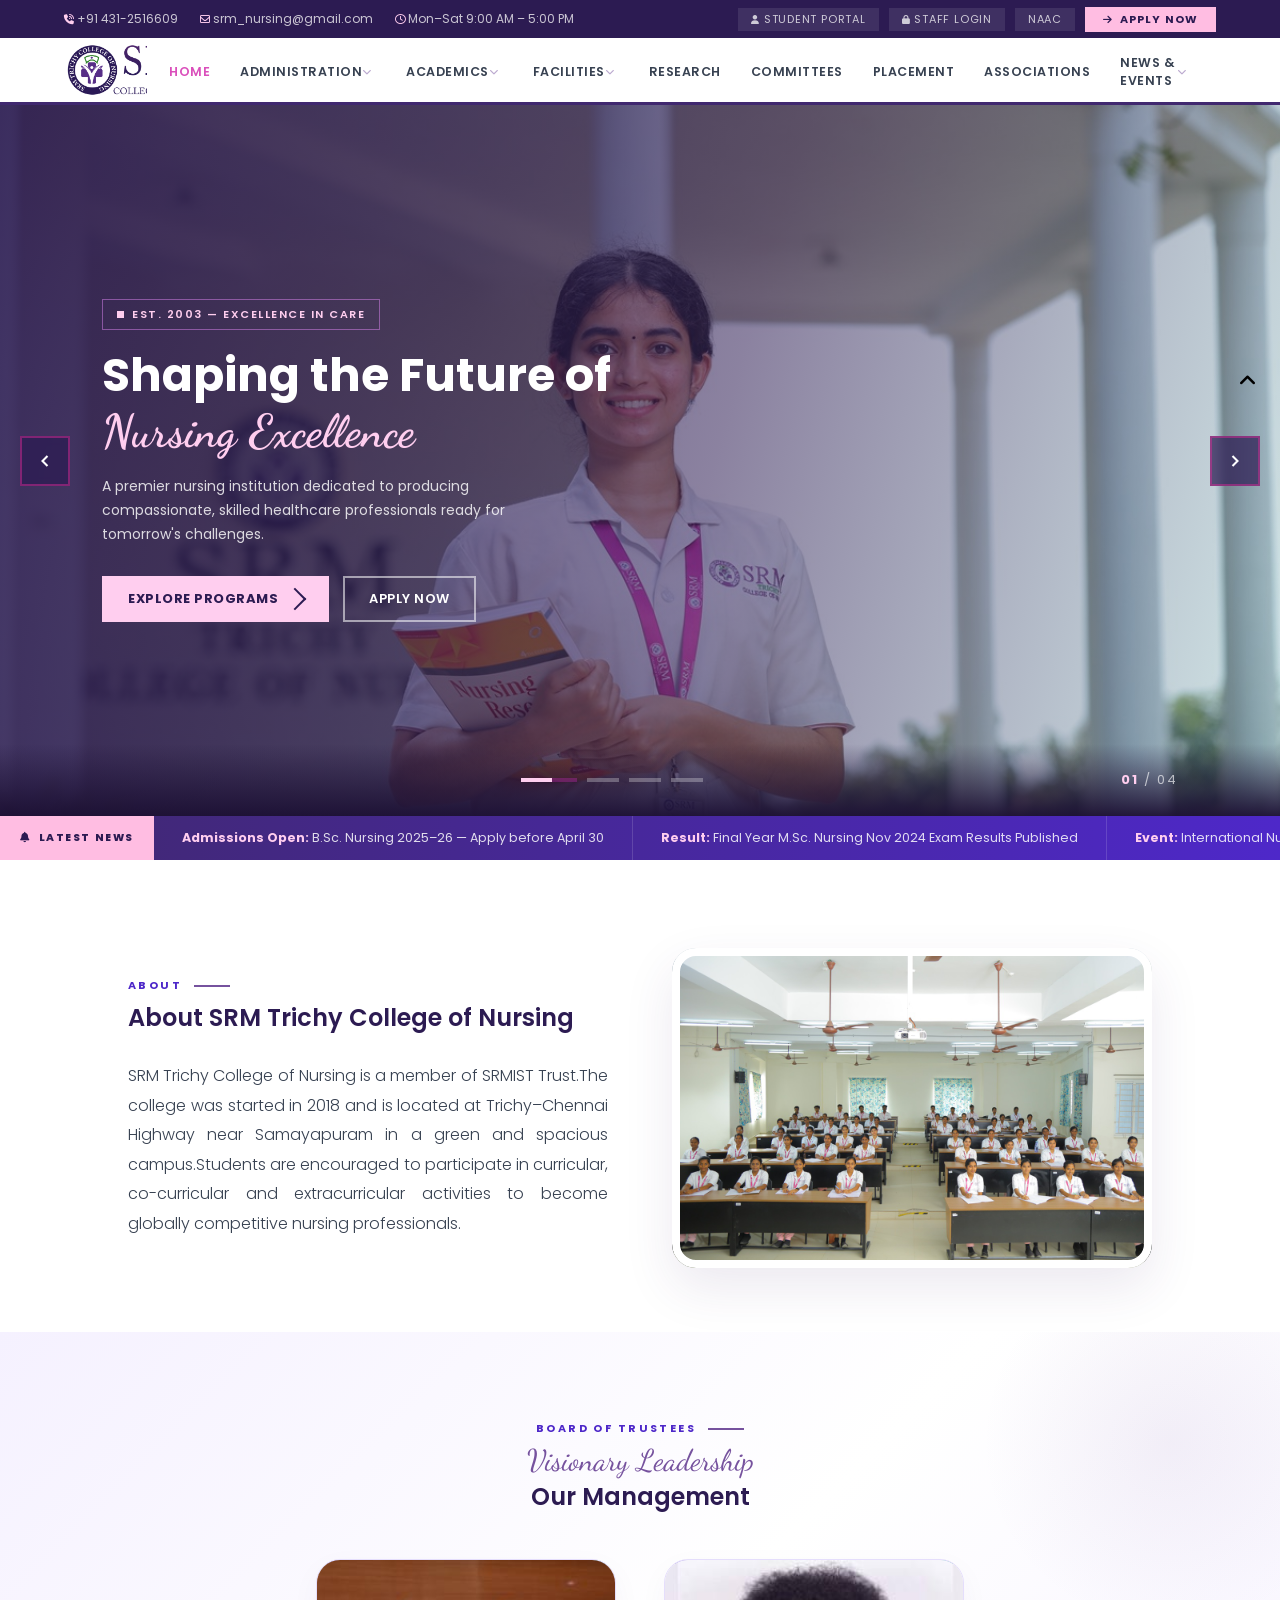
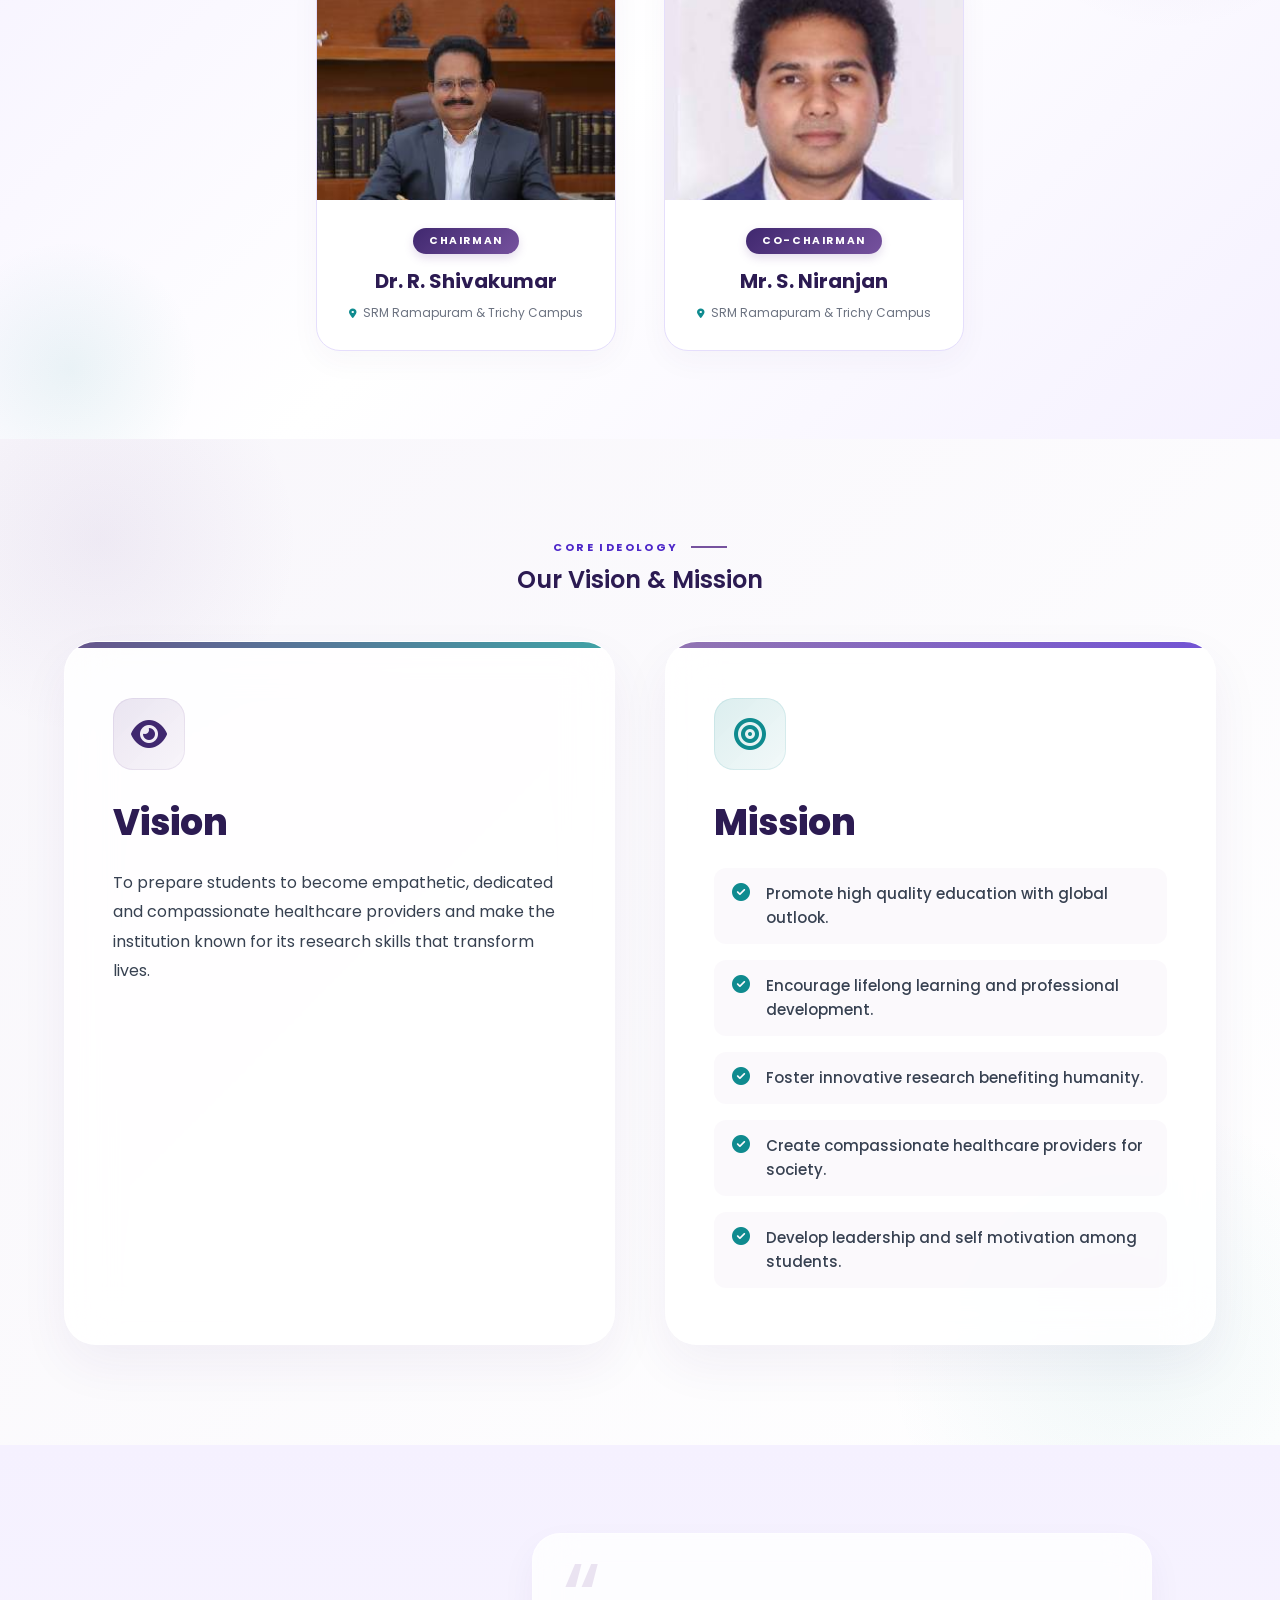
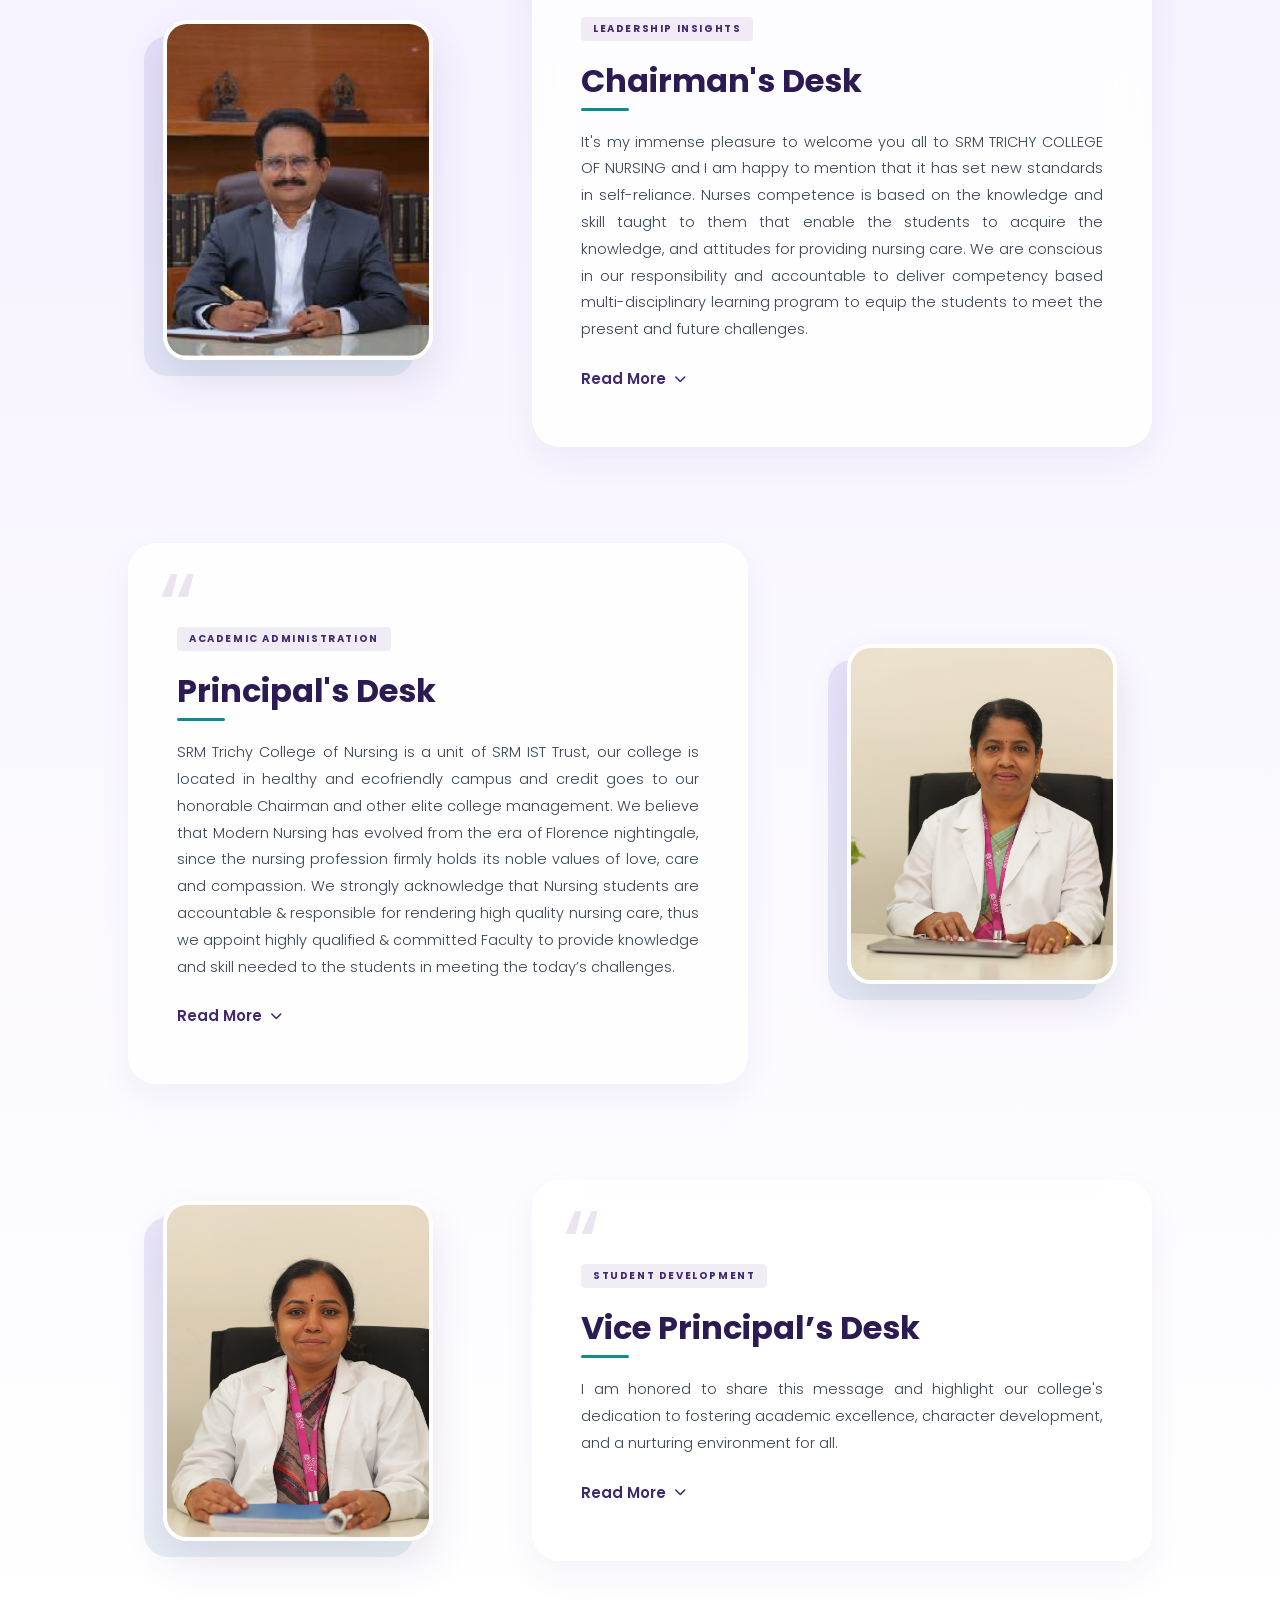
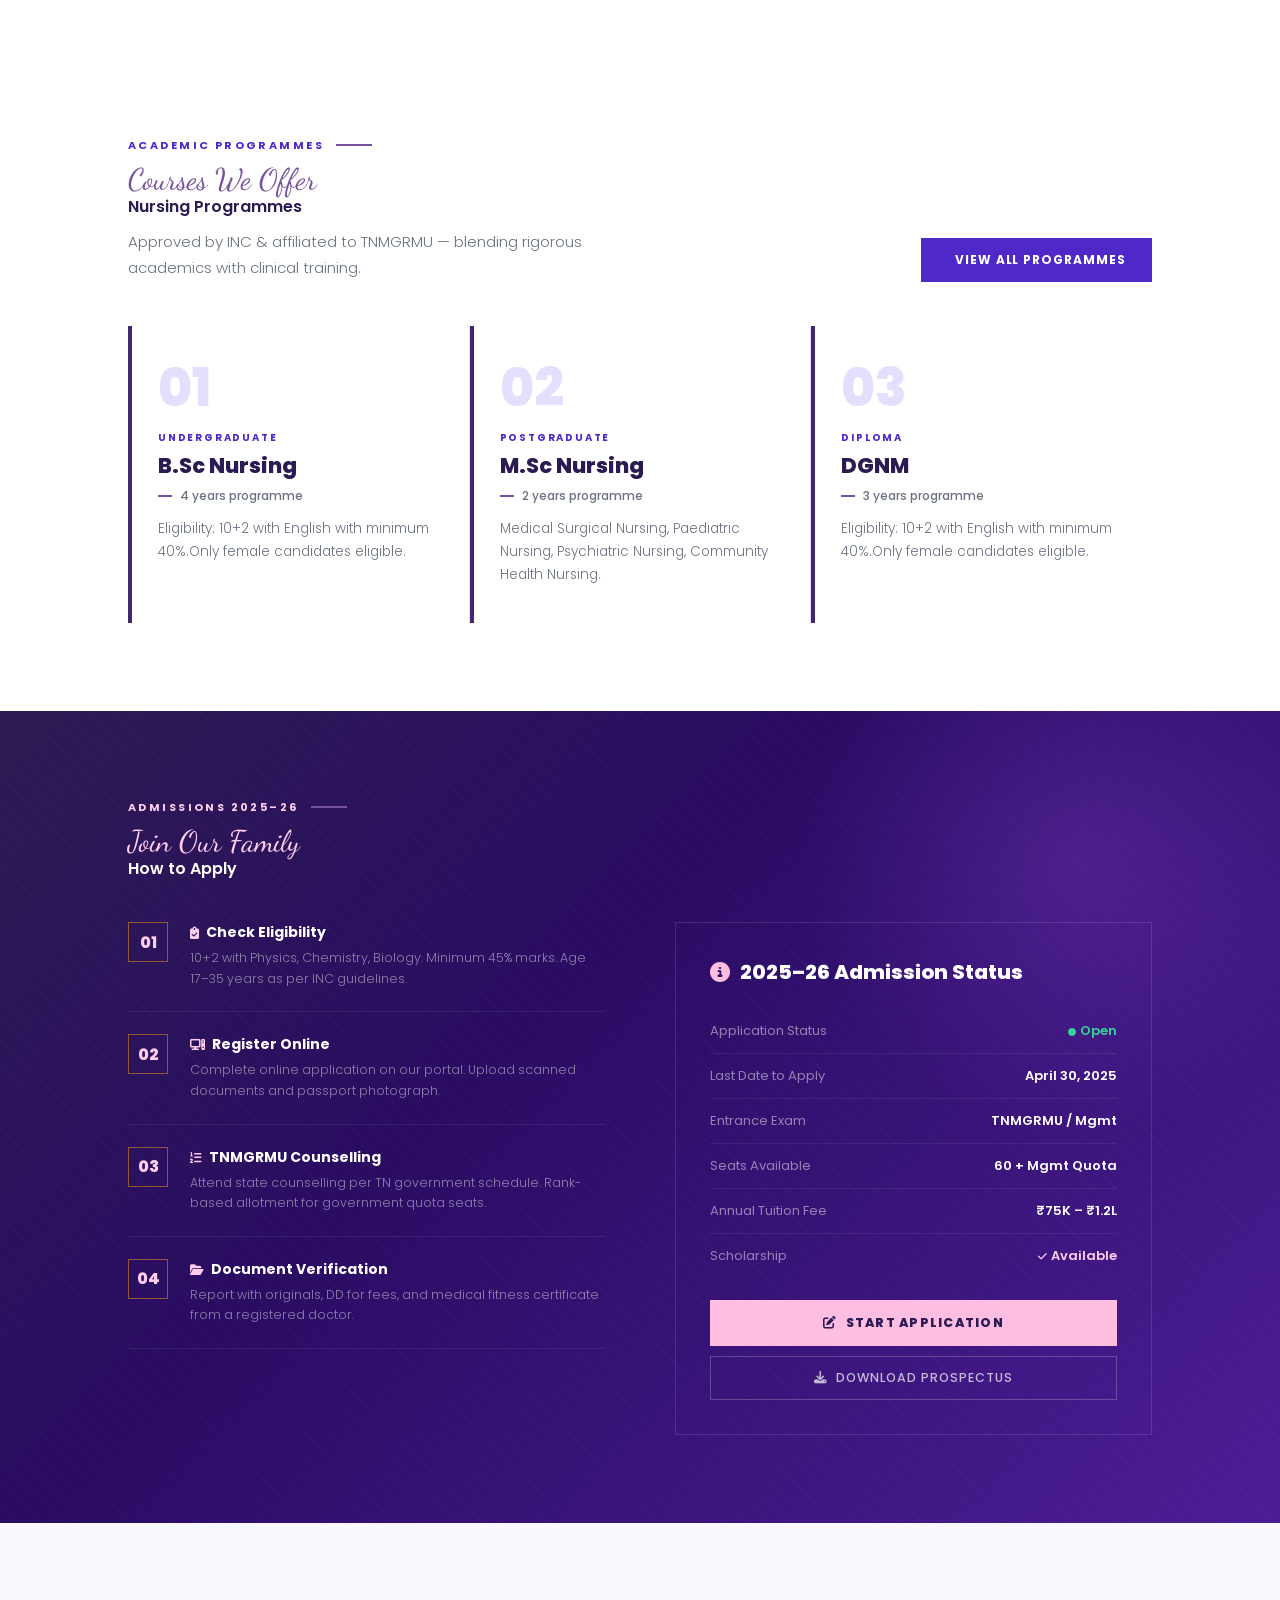
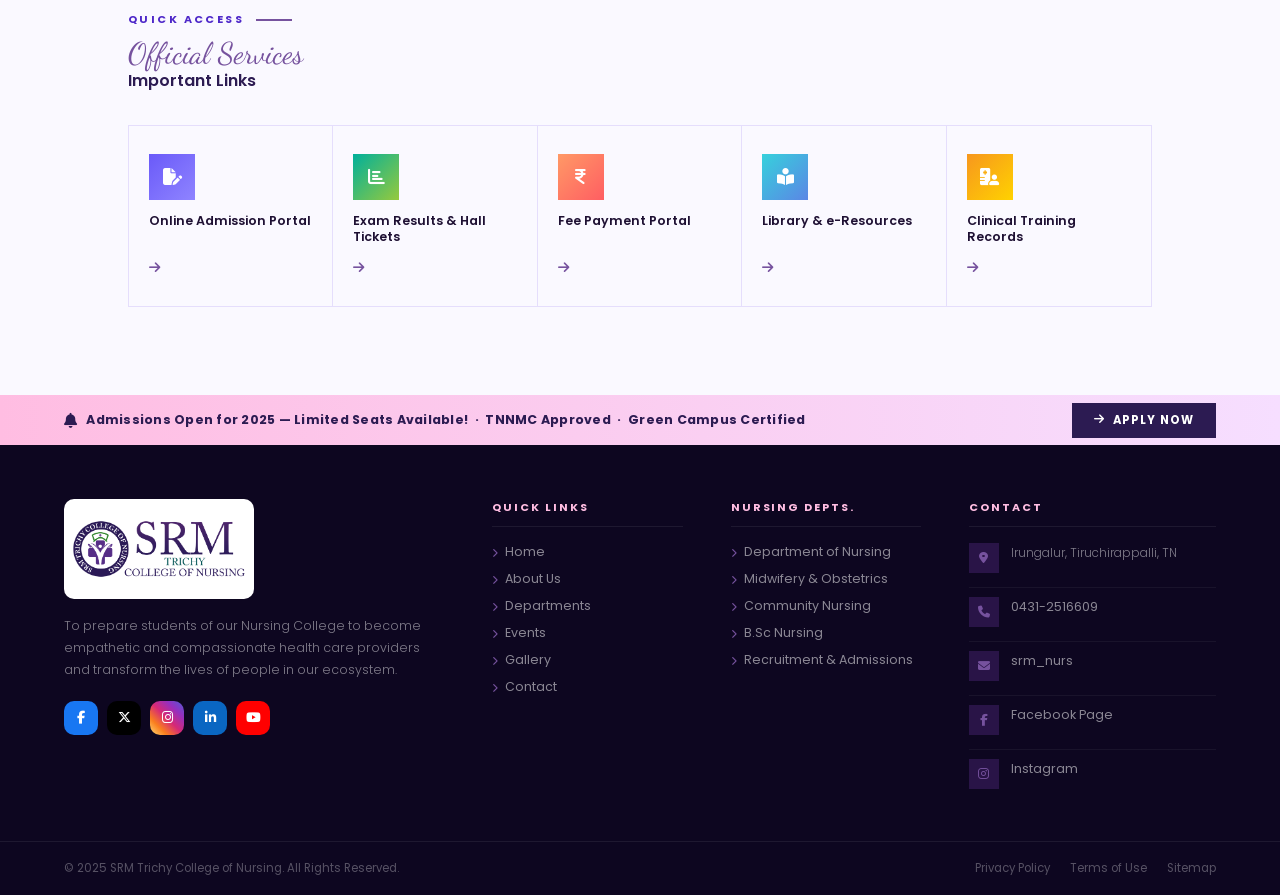
==== commit 5a36bc73: "latest" ====
--- a/index.html
+++ b/index.html
@@ -17,6 +17,8 @@
   <link rel="stylesheet" href="./assets/css/common/rootvalue.css">
   <link rel="stylesheet" href="./assets/css/common/header_footer.css">
   <link rel="stylesheet" href="./assets/css/pages/homepage.css">
+  <link rel="stylesheet" href="./assets/css/pages/vision_mission.css">
+  <link rel="stylesheet" href="./assets/css/pages/about.css">
   <link rel="stylesheet" href="./assets/css/pages/swiper.css">
 </head>
 
@@ -166,29 +168,31 @@
   </section>
 
   <section class="management-section">
-    <h2 class="s-title">Our Management</h2>
+    <div class="s-eyebrow" style="justify-content: center; margin-bottom: 8px;">Board of Trustees</div>
+    <div class="s-cursive" style="text-align: center; margin-bottom: 8px;">Visionary Leadership</div>
+    <h2 class="s-title" style="text-align: center; margin-bottom: 40px;">Our Management</h2>
     <div class="management-grid">
       <div class="management-card">
         <div class="content">
           <div class="img">
-            <img src="./assets/images/leaders/chairman.jpg" alt="">
+            <img src="./assets/images/leaders/chairman.jpg" alt="Dr. R. Shivakumar">
           </div>
           <div class="details">
+            <p class="designation-badge">Chairman</p>
             <h3>Dr. R. Shivakumar</h3>
-            <p>Chairman</p>
-            <p>SRM Ramapuram & Trichy Campus</p>
+            <p class="campus-info">SRM Ramapuram & Trichy Campus</p>
           </div>
         </div>
       </div>
       <div class="management-card">
         <div class="content">
           <div class="img">
-            <img src="./assets/images/leaders/co_chairman.jpg" alt="">
+            <img src="./assets/images/leaders/co_chairman.jpg" alt="Mr. S. Niranjan">
           </div>
           <div class="details">
+            <p class="designation-badge">Co-Chairman</p>
             <h3>Mr. S. Niranjan</h3>
-            <p>Co-Chairman</p>
-            <p>SRM Ramapuram & Trichy Campus</p>
+            <p class="campus-info">SRM Ramapuram & Trichy Campus</p>
           </div>
         </div>
       </div>
@@ -196,96 +200,95 @@
   </section>
 
   <section class="vision-mission">
+    <div class="vm-heading-wrap" style="text-align: center; margin-bottom: 48px;">
+      <div class="s-eyebrow" style="justify-content: center;">Core Ideology</div>
+      <h2 class="s-title">Our Vision & Mission</h2>
+    </div>
     <div class="combineDiv">
-      <div class="vision">
+      <div class="vision-card">
+        <div class="icon-wrap"><i class="fa-solid fa-eye"></i></div>
         <h2 class="s-title">Vision</h2>
-        <p>To prepare students to become empathetic, dedicated and compassionate healthcare providers and make the
-          institution known for its research skills that transform lives.</p>
-      </div>
-      <div class="mission">
+        <p>To prepare students to become empathetic, dedicated and compassionate healthcare providers and make the institution known for its research skills that transform lives.</p>
+      </div>
+      <div class="mission-card">
+        <div class="icon-wrap"><i class="fa-solid fa-bullseye"></i></div>
         <h2 class="s-title">Mission</h2>
-        <p>Promote high quality education with global outlook.Encourage lifelong learning and professional
-          development.Foster innovative research benefiting humanity.Create compassionate healthcare providers for
-          society.Develop leadership and self motivation among students.</p>
-      </div>
-    </div>
-  </section>
-
+        <ul class="mission-list">
+          <li><i class="fa-solid fa-circle-check"></i><span>Promote high quality education with global outlook.</span></li>
+          <li><i class="fa-solid fa-circle-check"></i><span>Encourage lifelong learning and professional development.</span></li>
+          <li><i class="fa-solid fa-circle-check"></i><span>Foster innovative research benefiting humanity.</span></li>
+          <li><i class="fa-solid fa-circle-check"></i><span>Create compassionate healthcare providers for society.</span></li>
+          <li><i class="fa-solid fa-circle-check"></i><span>Develop leadership and self motivation among students.</span></li>
+        </ul>
+      </div>
+    </div>
+  </section>
 
   <section class="leader-section">
     <!-- Chairman -->
     <div class="leader-card">
       <div class="leader-image">
-        <img src="./assets/images/leaders/chairman.jpg" alt="Chairman">
+        <div class="portrait-frame">
+          <img src="./assets/images/leaders/chairman.jpg" alt="Dr. R. Shivakumar">
+        </div>
       </div>
 
       <div class="leader-content">
+        <div class="desk-tag">Leadership Insights</div>
         <h2>Chairman's Desk</h2>
-        <p>It's my immense pleasure to welcome you all to SRM TRICHY COLLEGE OF NURSING and I am happy to mention that
-          it has set new standards in self-reliance. Nurses competence is based on the knowledge and skill taught to
-          them that enable the students to acquire the knowledge, and attitudes for providing nursing care. We are
-          conscious in our responsibility and accountable to deliver competency based multi-disciplinary learning
-          program to equip the students to meet the present and future challenges. They receive care giving, and the
-          hospital environment plans are made for them to visit the hospital and to get acquainted with the clinical
-          learning environment before they begin the actual internship. In SRM TRICHY CAMPUS the students are encouraged
-          to involve in various co-curricular, extra-curricular activities, and community service have donned the mantle
-          successfully and also helps to explore themselves from within, to develop themselves physically, mentally,
-          intellectually and spiritually. When they leave, they shape themselves known as a good human being, a true
-          nurse with a spirit of love, share and care, and fully equipped with all the skills to face the challenges
-          that would await for them in the open world. I would like to appreciate the faculty members who use active and
-          collaborative learning techniques. Engage students in experiences, and emphasize higher- order cognitive
-          activities. The students those who got admission are fortunate to have been blessed with the opportunity of
-          receiving education and spending their formative years in the beautiful SRM TRICHY CAMPUS where nature abounds
-          in its full glory. We encourage the students to make the optimum use of the facilities available here for
-          their growth and learning</p>
-        <div class="rightText"><b>The Future belongs to those who prepare for it today&quot; -Malcolm X</b></div>
+        <p>It's my immense pleasure to welcome you all to SRM TRICHY COLLEGE OF NURSING and I am happy to mention that it has set new standards in self-reliance. Nurses competence is based on the knowledge and skill taught to them that enable the students to acquire the knowledge, and attitudes for providing nursing care. We are conscious in our responsibility and accountable to deliver competency based multi-disciplinary learning program to equip the students to meet the present and future challenges.</p>
+        <div class="leader-expanded-content">
+          <p>They receive care giving, and the hospital environment plans are made for them to visit the hospital and to get acquainted with the clinical learning environment before they begin the actual internship. In SRM TRICHY CAMPUS the students are encouraged to involve in various co-curricular, extra-curricular activities, and community service have donned the mantle successfully and also helps to explore themselves from within, to develop themselves physically, mentally, intellectually and spiritually.</p>
+          <p>When they leave, they shape themselves known as a good human being, a true nurse with a spirit of love, share and care, and fully equipped with all the skills to face the challenges that would await for them in the open world. I would like to appreciate the faculty members who use active and collaborative learning techniques. Engage students in experiences, and emphasize higher-order cognitive activities.</p>
+          <p>The students those who got admission are fortunate to have been blessed with the opportunity of receiving education and spending their formative years in the beautiful SRM TRICHY CAMPUS where nature abounds in its full glory. We encourage the students to make the optimum use of the facilities available here for their growth and learning.</p>
+          <div class="leader-quote">
+            <i class="fa-solid fa-quote-left"></i>
+            <blockquote>The Future belongs to those who prepare for it today.</blockquote>
+            <cite>— Malcolm X</cite>
+          </div>
+        </div>
+        <button class="read-more-btn" onclick="toggleReadMore(this)">Read More <i class="fa-solid fa-chevron-down"></i></button>
       </div>
     </div>
 
     <!-- Principal -->
     <div class="leader-card reverse">
       <div class="leader-image">
-        <img src="./assets/images/leaders/principal.jpeg" alt="Principal">
+        <div class="portrait-frame">
+          <img src="./assets/images/leaders/principal.jpeg" alt="Principal">
+        </div>
       </div>
 
       <div class="leader-content">
+        <div class="desk-tag">Academic Administration</div>
         <h2>Principal's Desk</h2>
-        <p>SRM Trichy College of Nursing is a unit of SRM IST Trust, our college is located in healthy and ecofriendly
-          campus and credit goes to our honorable Chairman and other elite college management. We believe that Modern
-          Nursing has evolved from the era of Florence nightingale, since the nursing profession firmly holds its noble
-          values of love, care and compassion .We strongly acknowledge that Nursing students are accountable &amp;
-          responsible for rendering high quality nursing care, thus we appoint highly qualified &amp; committed Faculty
-          to provide knowledge and skill needed to the students in meeting the today’s challenges.Hands on clinical
-          experience that our students receive in the 1575 bedded parent hospital with in the same premises is an added
-          advantage to all the students studying here. Our students are given the opportunity to strengthen their
-          problem solving skills and critical thinking abilities. They are proactively involved in the community
-          outreach activities in the prevention of illness among the public.</p>
-        <p>Our institution is very unique in imparting knowledge and skill in the scope of clinical research. We
-          motivate our students and faculty to involve themselves in adapting latest strategies in health care arena. I
-          am sure that SRMTCON graduates will develop not only good personality but with grandeur of cognition, kind and
-          proper attitude. As the Principal of this college I am sure and looking forward to see our institute to be
-          recognized as one of the premier Nursing institution in our country .Our college is very distinct in the
-          provision of knowledge&amp; practical expertise in the area of Clinical Research and Development.We encourage
-          our faculty &amp; students to take an active lead in adopting innovative strategies of health. I am confident
-          that SRM Trichy College of Nursing will be beacon of light guiding the destiny of its students, with radiating
-          kindness &amp; compassion in its pursuit of academic excellence &amp; execution clinical care.</p>
-      </div>
-    </div>
-
+        <p>SRM Trichy College of Nursing is a unit of SRM IST Trust, our college is located in healthy and ecofriendly campus and credit goes to our honorable Chairman and other elite college management. We believe that Modern Nursing has evolved from the era of Florence nightingale, since the nursing profession firmly holds its noble values of love, care and compassion. We strongly acknowledge that Nursing students are accountable &amp; responsible for rendering high quality nursing care, thus we appoint highly qualified &amp; committed Faculty to provide knowledge and skill needed to the students in meeting the today’s challenges.</p>
+        <div class="leader-expanded-content">
+          <p>Hands on clinical experience that our students receive in the 1575 bedded parent hospital within the same premises is an added advantage to all the students studying here. Our students are given the opportunity to strengthen their problem solving skills and critical thinking abilities. They are proactively involved in the community outreach activities in the prevention of illness among the public.</p>
+          <p>Our institution is very unique in imparting knowledge and skill in the scope of clinical research. We motivate our students and faculty to involve themselves in adapting latest strategies in health care arena. I am sure that SRMTCON graduates will develop not only good personality but with grandeur of cognition, kind and proper attitude. As the Principal of this college I am sure and looking forward to see our institute to be recognized as one of the premier Nursing institution in our country.</p>
+          <p>Our college is very distinct in the provision of knowledge &amp; practical expertise in the area of Clinical Research and Development. We encourage our faculty &amp; students to take an active lead in adopting innovative strategies of health. I am confident that SRM Trichy College of Nursing will be beacon of light guiding the destiny of its students, with radiating kindness &amp; compassion in its pursuit of academic excellence &amp; execution of clinical care.</p>
+        </div>
+        <button class="read-more-btn" onclick="toggleReadMore(this)">Read More <i class="fa-solid fa-chevron-down"></i></button>
+      </div>
+    </div>
+
+    <!-- Vice Principal -->
     <div class="leader-card">
       <div class="leader-image">
-        <img src="./assets/images/leaders/vp.png" alt="Chairman">
+        <div class="portrait-frame">
+          <img src="./assets/images/leaders/vp.png" alt="Vice Principal">
+        </div>
       </div>
 
       <div class="leader-content">
+        <div class="desk-tag">Student Development</div>
         <h2>Vice Principal’s Desk</h2>
-        <p>I am honored to share this message and highlight our college to fostering academic excellence, character
-          development and a nurturing environment for all.<br>
-          Our institution thrives on dedication from our talented staff, supportive parents, and enthusiastic students.
-          We emphasize holistic growth through innovative teaching, moral values and a love for learning that prepares
-          students for future success. I extend sincere gratitude to all management members and principal for their
-          guidance. The team for their unwavering support, and students for embodying our motto of academic
-          excellence.Together, let’s continue shining highly in this journey of education and discovery</p>
+        <p>I am honored to share this message and highlight our college's dedication to fostering academic excellence, character development, and a nurturing environment for all.</p>
+        <div class="leader-expanded-content">
+          <p>Our institution thrives on dedication from our talented staff, supportive parents, and enthusiastic students. We emphasize holistic growth through innovative teaching, moral values and a love for learning that prepares students for future success.</p>
+          <p>I extend sincere gratitude to all management members and principal for their guidance. The team for their unwavering support, and students for embodying our motto of academic excellence. Together, let’s continue shining highly in this journey of education and discovery.</p>
+        </div>
+        <button class="read-more-btn" onclick="toggleReadMore(this)">Read More <i class="fa-solid fa-chevron-down"></i></button>
       </div>
     </div>
   </section>
--- a/assets/css/common/header_footer.css
+++ b/assets/css/common/header_footer.css
@@ -82,7 +82,7 @@
 #navbar { justify-content: center;position:sticky;top:0;}
 #navbar a i, #mobileNav a i { color: var(--accent); font-size: 9px; width: 14px; }
 
-.nav-links { display: flex; list-style: none; flex: 1; justify-content: center; }
+.nav-links { display: flex; list-style: none; flex: 1; justify-content: center; flex-wrap: nowrap; }
 .nav-links li { position: relative; }
 .nav-links li > a { display: flex; align-items: center;margin-right:30px; padding:0;height:30px; font-size: 12.5px; font-weight: 600; letter-spacing: .04em; text-transform: uppercase; color: var(--text-body); text-decoration: none; margin-bottom: -3px; transition: color var(--ease), border-color var(--ease); }
 .nav-links li > a:hover, .nav-links li > a.active { 
@@ -90,7 +90,7 @@
   color:#da4fbb;
 }
 
-.nav-links li > a.active::before{
+/* .nav-links li > a.active::before{
   content:'';
   position:absolute;
   top:5%;
@@ -111,7 +111,7 @@
   width:10px;
   background:#da4fbb;
   transition:4s;
-}
+} */
 .chevron { font-size: 8px; opacity: .5; }
 
 .dropdown { display: none; position: absolute; top: 100%; left: 0; background: var(--white); min-width: 250px; border: 1px solid var(--border); border-top: 3px solid var(--accent); z-index: 9999; animation: dropIn .2s ease; }
@@ -220,7 +220,7 @@
 .mobile-nav.open { transform: translateX(0); right: 0; }
 .mobile-nav a { display: block; padding: 11px 0; font-size: 13.5px; font-weight: 500; color: var(--text-body); text-decoration: none; border-bottom: 1px solid var(--border); }
 .mobile-nav a:hover { color: var(--primary-light); }
-.mobile-group .dropdown { display: none; position: relative; border: none; min-width: auto; animation: none; }
+.mobile-group .dropdown { display: none; position: relative; top: auto; left: auto; border: none; border-top: none; min-width: auto; box-shadow: none; animation: none; z-index: auto; }
 .mobile-group.open .dropdown { display: block; }
 
 .submenu-item>a>div{
--- a/assets/css/pages/homepage.css
+++ b/assets/css/pages/homepage.css
@@ -1,6 +1,6 @@
-/* ══════════════════════════════════════════════
+﻿/* ââââââââââââââââââââââââââââââââââââââââââââââ
    HERO
-══════════════════════════════════════════════ */
+ââââââââââââââââââââââââââââââââââââââââââââââ */
 .hero { position: relative; min-height: 72vh; display: flex; align-items: center; overflow: hidden; background: var(--primary-dark); }
 .hero-overlay { position: absolute; inset: 0; background: linear-gradient(105deg, rgba(30,16,99,.94) 0%, rgba(59,15,112,.86) 38%, rgba(124,58,237,.55) 65%, rgba(124,58,237,.08) 100%); z-index: 1; }
 .hero-noise { position: absolute; inset: 0; z-index: 2; background-image: url("data:image/svg+xml,%3Csvg xmlns='http://www.w3.org/2000/svg' width='300' height='300'%3E%3Cfilter id='n'%3E%3CfeTurbulence type='fractalNoise' baseFrequency='.9' numOctaves='4' stitchTiles='stitch'/%3E%3C/filter%3E%3Crect width='300' height='300' filter='url(%23n)' opacity='.03'/%3E%3C/svg%3E"); opacity: .4; }
@@ -27,9 +27,9 @@
 .hero-card-wrap .img img { width: 100%; height: 100%; object-fit: cover; transition: 1.2s; }
 .hero:hover .hero-card-wrap .img img { transform: scale(1.2); }
 
-/* ══════════════════════════════════════════════
+/* ââââââââââââââââââââââââââââââââââââââââââââââ
    MARQUEE
-══════════════════════════════════════════════ */
+ââââââââââââââââââââââââââââââââââââââââââââââ */
 .marquee-bar { background: linear-gradient(90deg, var(--primary), var(--primary-light)); height: 44px; display: flex; align-items: center; overflow: hidden; }
 .mq-label { background: var(--gold); color: var(--primary-dark); font-size: 10.5px; font-weight: 800; letter-spacing: .15em; text-transform: uppercase; padding: 0 20px; height: 100%; display: flex; align-items: center; gap: 8px; flex-shrink: 0; white-space: nowrap; }
 .mq-track { overflow: hidden; flex: 1; }
@@ -38,9 +38,9 @@
 .mq-inner span { color: rgba(255,255,255,.84); font-size: 12.5px; padding: 0 28px; border-right: 1px solid rgba(255,255,255,.14); line-height: 44px; display: inline-block; }
 .mq-inner span strong { color: var(--gold-light); }
 
-/* ══════════════════════════════════════════════
-   SECTIONS — SHARED TOKENS
-══════════════════════════════════════════════ */
+/* ââââââââââââââââââââââââââââââââââââââââââââââ
+   SECTIONS â SHARED TOKENS
+ââââââââââââââââââââââââââââââââââââââââââââââ */
 section { padding: var(--section-padding); }
 .s-eyebrow { display: flex; align-items: center; gap: 12px; font-size: 11px; text-transform: uppercase; letter-spacing: .22em; color: var(--primary-light); font-weight: 700; margin-bottom: 10px; }
 .s-eyebrow::after { content: ''; flex: 0 0 36px; height: 2px; background: var(--accent); }
@@ -48,46 +48,120 @@
 .s-title { font-size: clamp(26px, 42px); font-weight: 600; color: var(--primary-dark); line-height: 1.15; margin-bottom: 13px; }
 .s-sub { font-size: 15px; color: var(--text-muted); line-height: 1.75; max-width: 540px; font-weight: 300; }
 
-/* ══════════════════════════════════════════════
+/* ââââââââââââââââââââââââââââââââââââââââââââââ
    ABOUT
-══════════════════════════════════════════════ */
-.about-college-section { background: var(--white); padding: var(--section-padding); }
-.aboutSection { display: grid; grid-template-columns: 1fr 1fr; }
-.aboutSection .aboutContent { display: flex; flex-direction: column; gap: 0; justify-content: center; }
-.aboutimage { border-radius: 30px; overflow: hidden; padding: 0; }
-.aboutimage img { width: 100%; }
-.about-college-section p { font-size: 15px; line-height: 1.8; color: var(--text-muted); max-width: 760px; margin-top: 18px; font-weight: 300; }
-
-/* ══════════════════════════════════════════════
-   VISION & MISSION
-══════════════════════════════════════════════ */
-.vision-mission { padding: var(--section-padding); }
-.vision-mission .combineDiv { display: grid; grid-template-columns: 1fr 1fr; gap: 30px; }
-.vision-mission .combineDiv .vision,
-.vision-mission .combineDiv .mission { background:linear-gradient(90deg,#daccfd30,#daccfd30); border-radius: 20px; box-shadow: 0 0 10px #92929277; padding: 40px; display: flex; flex-direction: column; justify-content: center; }
-.vision-mission .combineDiv .mission li { list-style: none; }
-
-/* ══════════════════════════════════════════════
-   MANAGEMENT SECTION  ★ REDESIGNED ★
-══════════════════════════════════════════════ */
+ââââââââââââ/* ââââââââââââââââââââââââââââââââââââââââââââââ
+   VISION & MISSION (REDESIGNED)
+   ââââââââââââââââââââââââââââââââââââââââââââââ */
+.vision-mission {
+  padding: var(--section-padding);
+  background: linear-gradient(180deg, var(--white) 0%, var(--light-bg) 100%);
+  position: relative;
+}
+.vision-mission .combineDiv {
+  display: grid;
+  grid-template-columns: 1fr 1fr;
+  gap: 40px;
+}
+.vision-card, .mission-card {
+  background: var(--white);
+  border: 1px solid var(--border);
+  border-radius: 24px;
+  padding: 48px;
+  box-shadow: 0 10px 30px rgba(64, 40, 111, 0.04);
+  transition: transform var(--ease), box-shadow var(--ease), border-color var(--ease);
+  display: flex;
+  flex-direction: column;
+  position: relative;
+}
+.vision-card:hover, .mission-card:hover {
+  transform: translateY(-6px);
+  box-shadow: 0 20px 40px rgba(64, 40, 111, 0.08);
+  border-color: var(--accent);
+}
+.vision-card .icon-wrap, .mission-card .icon-wrap {
+  width: 58px;
+  height: 58px;
+  border-radius: 16px;
+  display: flex;
+  align-items: center;
+  justify-content: center;
+  margin-bottom: 24px;
+  font-size: 24px;
+  transition: transform var(--ease);
+}
+.vision-card .icon-wrap {
+  background: rgba(118, 82, 158, 0.1);
+  color: var(--primary);
+}
+.mission-card .icon-wrap {
+  background: rgba(15, 139, 143, 0.1);
+  color: var(--accent-vivid);
+}
+.vision-card:hover .icon-wrap, .mission-card:hover .icon-wrap {
+  transform: scale(1.1) rotate(5deg);
+}
+.vision-card .s-title, .mission-card .s-title {
+  font-family: var(--font-serif);
+  font-size: 26px;
+  font-weight: 700;
+  color: var(--primary-dark);
+  margin-bottom: 18px;
+  display: flex;
+  align-items: center;
+  gap: 12px;
+}
+.vision-card p {
+  font-size: 15.5px;
+  line-height: 1.8;
+  color: var(--text-body);
+  font-weight: 300;
+}
+.mission-list {
+  list-style: none;
+  display: flex;
+  flex-direction: column;
+  gap: 16px;
+}
+.mission-list li {
+  display: flex;
+  align-items: flex-start;
+  gap: 12px;
+}
+.mission-list li i {
+  color: var(--accent-vivid);
+  font-size: 16px;
+  margin-top: 4px;
+  flex-shrink: 0;
+  transition: color var(--ease);
+}
+.mission-card:hover .mission-list li i {
+  color: var(--primary);
+}
+.mission-list li span {
+  font-size: 14.5px;
+  line-height: 1.6;
+  color: var(--text-body);
+  font-weight: 300;
+}
+
+/* ââââââââââââââââââââââââââââââââââââââââââââââ
+   MANAGEMENT SECTION (REDESIGNED)
+   ââââââââââââââââââââââââââââââââââââââââââââââ */
 .management-section {
   padding: var(--section-padding);
   position: relative;
   overflow: hidden;
-  background: url(../../images/bg.png),linear-gradient(var(--light-bg),var(--light-bg));
-  background-attachment:fixed;
-  background-size:cover;
-  background-position:center;
-}
-
-/* geometric watermark */
+  background: linear-gradient(135deg, var(--light-bg) 0%, var(--white) 50%, var(--light-bg) 100%);
+}
+
 .management-section::before {
   content: '';
   position: absolute;
   top: -80px; right: -80px;
   width: 380px; height: 380px;
   border-radius: 50%;
-  background: radial-gradient(circle, rgba(78,40,201,.10) 0%, transparent 70%);
+  background: radial-gradient(circle, rgba(118, 82, 158, 0.08) 0%, transparent 70%);
   pointer-events: none;
 }
 .management-section::after {
@@ -96,67 +170,49 @@
   bottom: -60px; left: -60px;
   width: 260px; height: 260px;
   border-radius: 50%;
-  background: radial-gradient(circle, rgba(186,211,43,.12) 0%, transparent 70%);
+  background: radial-gradient(circle, rgba(15, 139, 143, 0.08) 0%, transparent 70%);
   pointer-events: none;
 }
 
-.management-section .s-title {
-  text-align: center;
-  position: relative;
-}
-
 .management-grid {
   display: flex;
   justify-content: center;
-  gap: 40px;
+  gap: 48px;
   margin-top: 48px;
   flex-wrap: wrap;
   position: relative;
   z-index: 1;
 }
 
-/* ─── Management Card ─── */
 .management-card {
   background: var(--white);
-  border: none;
-  width: 280px;
-  border-radius: 20px;
+  border: 1px solid var(--border);
+  width: 300px;
+  border-radius: 24px;
   overflow: hidden;
-  box-shadow:
-    0 4px 6px rgba(64,40,111,.05),
-    0 20px 48px rgba(64,40,111,.12);
-  transition: transform var(--ease), box-shadow var(--ease);
+  box-shadow: 0 10px 30px rgba(64, 40, 111, 0.04);
+  transition: transform var(--ease), box-shadow var(--ease), border-color var(--ease);
   position: relative;
   text-align: center;
 }
 
 .management-card:hover {
   transform: translateY(-8px);
-  box-shadow:
-    0 8px 12px rgba(64,40,111,.08),
-    0 32px 64px rgba(64,40,111,.18);
-  background: var(--white);
-}
-
-/* top colour stripe */
+  box-shadow: 0 20px 40px rgba(64, 40, 111, 0.1);
+  border-color: var(--primary-light);
+}
+
 .management-card::before {
   content: '';
   position: absolute;
   top: 0; left: 0; right: 0;
-  height: 5px;
-  background: linear-gradient(90deg, var(--primary-light), var(--accent));
-}
-
-/* image area */
-.management-card .content {
-  display: flex;
-  flex-direction: column;
-  align-items: center;
+  height: 4px;
+  background: linear-gradient(90deg, var(--primary-light), var(--accent-vivid));
 }
 
 .management-card .content .img {
   width: 100%;
-  height: 220px;
+  height: 240px;
   overflow: hidden;
   background: var(--light-bg);
   position: relative;
@@ -167,202 +223,254 @@
   height: 100%;
   object-fit: cover;
   object-position: top center;
-  transition: transform .6s ease;
+  transition: transform 0.8s cubic-bezier(0.4, 0, 0.2, 1);
 }
 
 .management-card:hover .content .img img {
-  transform: scale(1.06);
-}
-
-/* bottom overlay on image */
+  transform: scale(1.08);
+}
+
 .management-card .content .img::after {
   content: '';
   position: absolute;
-  bottom: 0; left: 0; right: 0;
-  height: 60px;
-  background: linear-gradient(to top, rgba(44,27,82,.35), transparent);
-}
-
-/* details */
+  inset: 0;
+  background: linear-gradient(to top, rgba(44, 27, 82, 0.4) 0%, transparent 50%);
+  opacity: 0;
+  transition: opacity var(--ease);
+}
+
+.management-card:hover .content .img::after {
+  opacity: 1;
+}
+
 .management-card .details {
-  padding: 24px 24px 28px;
-}
-
-.management-card h3 {
-  font-family: var(--font-serif);
-  font-size: 19px;
-  font-weight: 800;
-  color: var(--primary-dark);
-  margin-bottom: 6px;
-  letter-spacing: .01em;
-}
-
-.management-card p {
-  font-size: 12.5px;
-  color: var(--text-muted);
-  line-height: 1.6;
-}
-
-/* designation badge — first <p> */
-.management-card .details p:first-child {
+  padding: 28px 24px;
+  display: flex;
+  flex-direction: column;
+  align-items: center;
+  gap: 8px;
+}
+
+.designation-badge {
   display: inline-block;
-  background: linear-gradient(135deg, var(--primary-light), var(--primary));
-  color: #fff;
+  background: linear-gradient(135deg, var(--primary), var(--accent));
+  color: var(--white);
   font-size: 10.5px;
   font-weight: 700;
   text-transform: uppercase;
-  letter-spacing: .14em;
-  padding: 4px 14px;
+  letter-spacing: .15em;
+  padding: 5px 16px;
   border-radius: 50px;
-  margin-bottom: 6px;
-}
-
-/* campus line — second <p> */
-.management-card .details p:last-child {
+  box-shadow: 0 4px 10px rgba(118, 82, 158, 0.2);
+}
+
+.management-card h3 {
+  font-family: var(--font-serif);
+  font-size: 20px;
+  font-weight: 700;
+  color: var(--primary-dark);
+  margin-top: 4px;
+}
+
+.campus-info {
+  font-size: 12px;
   color: var(--text-muted);
-  font-size: 11.5px;
+  font-weight: 400;
   display: flex;
   align-items: center;
-  justify-content: center;
-  gap: 5px;
-}
-.management-card .details p:last-child::before {
-  content: '\f3c5';          /* fa location-dot */
+  gap: 6px;
+}
+
+.campus-info::before {
+  content: '\f3c5';
   font-family: 'Font Awesome 6 Free';
   font-weight: 900;
   font-size: 10px;
   color: var(--accent-vivid);
 }
 
-/* Leadership Card */
-/* ================================
-   LEADER SECTION (NEW DESIGN)
-================================ */
-
-.leader-section{
-  padding:100px 8%;
-  display:flex;
-  flex-direction:column;
-  gap:80px;
-  background:url(../../images/bg.png),linear-gradient(
-    135deg,
-    #f8f9ff 0%,
-    #eef1ff 100%
-  );
-}
-
-
-/* CARD LAYOUT */
-
-.leader-card{
-  display:grid;
-  grid-template-columns:320px 1fr;
-  align-items:center;
-  gap:60px;
-  position:relative;
-}
-
-
-/* REVERSE CARD */
-
-.leader-card.reverse{
-  grid-template-columns:1fr 320px;
-}
-
-.leader-card.reverse .leader-image{
-  order:2;
-}
-
-
-/* IMAGE CARD */
-
-.leader-image{
-  position:relative;
-  display:flex;
-  justify-content:center;
-}
-
-.leader-image::before{
-  content:"";
-  position:absolute;
-  width:260px;
-  height:320px;
-  background:linear-gradient(
-    135deg,
-    var(--primary-light),
-    var(--accent)
-  );
-  border-radius:22px;
-  top:20px;
-  left:20px;
-  opacity:.15;
-}
-
-.leader-image img{
-  width:260px;
-  height:320px;
-  object-fit:cover;
-  border-radius:22px;
-  position:relative;
-  z-index:2;
-  border:5px solid rgba(255,255,255,.7);
-  box-shadow:
-  0 20px 40px rgba(0,0,0,.15);
-  transition:.5s;
-}
-
-.leader-card:hover img{
-  transform:translateY(-8px) scale(1.03);
-}
-
-
-/* GLASS CONTENT PANEL */
-
-.leader-content{
-  padding:70px 48px 48px;
-  border-radius:26px;
-  background:rgba(255,255,255,.55);
-  backdrop-filter:blur(18px);
-  -webkit-backdrop-filter:blur(18px);
-  border:1px solid rgba(255,255,255,.4);
-  box-shadow:0 10px 30px rgba(0,0,0,.08);
-  position:relative;
-}
-
-
-/* QUOTE SYMBOL */
-
-.leader-content::before{
-  content:"“";
-  position:absolute;
-  top:0px;
-  left:20px;
-  font-size:120px;
-  color:#554cce5d;
-  font-family:serif;
-}
-
-
-/* TITLE */
-
-.leader-content h2{
-  font-family:var(--font-serif);
-  font-size:30px;
-  font-weight:600;
-  margin-bottom:18px;
-  color:var(--primary);
-}
-
-
-/* TEXT */
-
-.leader-content p{
-  font-size:15px;
-  line-height:1.9;
-  color:var(--text-muted);
-  margin-bottom:14px;
-  text-align:justify;
-}
+/* ââââââââââââââââââââââââââââââââââââââââââââââ
+   LEADER SECTION (REDESIGNED)
+   ââââââââââââââââââââââââââââââââââââââââââââââ */
+.leader-section {
+  padding: var(--section-padding);
+  display: flex;
+  flex-direction: column;
+  gap: 96px;
+  background: linear-gradient(180deg, var(--light-bg) 0%, var(--white) 100%);
+  position: relative;
+}
+
+.leader-card {
+  display: grid;
+  grid-template-columns: 340px 1fr;
+  align-items: center;
+  gap: 64px;
+  position: relative;
+}
+
+.leader-card.reverse {
+  grid-template-columns: 1fr 340px;
+}
+
+.leader-card.reverse .leader-image {
+  order: 2;
+}
+
+.leader-image {
+  position: relative;
+  display: flex;
+  justify-content: center;
+}
+
+/* Offset background decoration */
+.leader-image::before {
+  content: "";
+  position: absolute;
+  width: 270px;
+  height: 340px;
+  background: linear-gradient(135deg, var(--primary-light), var(--accent-vivid));
+  border-radius: 24px;
+  top: 16px;
+  left: 16px;
+  opacity: 0.1;
+  transition: transform var(--ease);
+}
+
+.leader-card:hover .leader-image::before {
+  transform: translate(-6px, -6px);
+}
+
+.portrait-frame {
+  width: 270px;
+  height: 340px;
+  position: relative;
+  z-index: 2;
+  border-radius: 24px;
+  overflow: hidden;
+  border: 4px solid var(--white);
+  box-shadow: 0 20px 40px rgba(64, 40, 111, 0.12);
+  transition: transform var(--ease), box-shadow var(--ease);
+}
+
+.portrait-frame img {
+  width: 100%;
+  height: 100%;
+  object-fit: cover;
+  transition: transform 0.8s ease;
+}
+
+.leader-card:hover .portrait-frame {
+  transform: translateY(-4px);
+  box-shadow: 0 30px 50px rgba(64, 40, 111, 0.18);
+}
+
+.leader-card:hover .portrait-frame img {
+  transform: scale(1.04);
+}
+
+.leader-content {
+  padding: 80px 48px 48px;
+  border-radius: 28px;
+  background: rgba(255, 255, 255, 0.8);
+  backdrop-filter: blur(20px);
+  -webkit-backdrop-filter: blur(20px);
+  border: 1px solid rgba(255, 255, 255, 0.5);
+  box-shadow: 0 15px 35px rgba(64, 40, 111, 0.05);
+  position: relative;
+  transition: transform var(--ease), box-shadow var(--ease);
+}
+
+.leader-card:hover .leader-content {
+  transform: translateY(-2px);
+  box-shadow: 0 20px 45px rgba(64, 40, 111, 0.08);
+}
+
+.desk-tag {
+  display: inline-block;
+  background: rgba(118, 82, 158, 0.1);
+  color: var(--primary);
+  font-size: 10px;
+  font-weight: 700;
+  text-transform: uppercase;
+  letter-spacing: 0.16em;
+  padding: 4px 12px;
+  border-radius: 4px;
+  margin-bottom: 16px;
+}
+
+.leader-content h2 {
+  font-family: var(--font-serif);
+  font-size: 32px;
+  font-weight: 700;
+  margin-bottom: 24px;
+  color: var(--primary-dark);
+  position: relative;
+  display: block;
+}
+
+.leader-content h2::after {
+  content: "";
+  position: absolute;
+  bottom: -6px;
+  left: 0;
+  width: 48px;
+  height: 3px;
+  background: var(--accent-vivid);
+  border-radius: 2px;
+}
+
+.leader-content p {
+  font-size: 14.5px;
+  line-height: 1.85;
+  color: var(--text-body);
+  margin-bottom: 16px;
+  text-align: justify;
+  font-weight: 300;
+}
+
+.leader-content p:last-of-type {
+  margin-bottom: 0;
+}
+
+/* Beautiful blockquote styling */
+.leader-quote {
+  margin-top: 28px;
+  padding: 24px 32px;
+  background: linear-gradient(135deg, rgba(118, 82, 158, 0.05) 0%, rgba(15, 139, 143, 0.05) 100%);
+  border-left: 4px solid var(--accent);
+  border-radius: 0 16px 16px 0;
+  position: relative;
+}
+
+.leader-quote i.fa-quote-left {
+  position: absolute;
+  top: 16px;
+  left: 16px;
+  font-size: 32px;
+  color: rgba(118, 82, 158, 0.12);
+  pointer-events: none;
+}
+
+.leader-quote blockquote {
+  font-family: var(--font-serif);
+  font-size: 16px;
+  font-style: italic;
+  font-weight: 500;
+  color: var(--primary-dark);
+  line-height: 1.6;
+  margin-bottom: 8px;
+  position: relative;
+  z-index: 1;
+}
+
+.leader-quote cite {
+  font-size: 13px;
+  font-weight: 600;
+  color: var(--text-muted);
+  font-style: normal;
+  display: block;
+} .leader-content::before { content: "\201C"; position: absolute; top: 15px; left: 30px; font-size: 100px; line-height: 1; color: rgba(118, 82, 158, 0.15); font-family: var(--font-serif), serif; pointer-events: none; } .leader-expanded-content { max-height: 0; opacity: 0; overflow: hidden; transition: max-height 0.5s cubic-bezier(0.4, 0, 0.2, 1), opacity 0.4s ease, margin-top 0.4s ease; margin-top: 0; } .leader-expanded-content.expanded { max-height: 1200px; opacity: 1; margin-top: 16px; } .read-more-btn { background: none; border: none; color: var(--primary); font-family: var(--font-serif); font-size: 15px; font-weight: 600; cursor: pointer; display: inline-flex; align-items: center; gap: 8px; margin-top: 16px; padding: 8px 0; position: relative; transition: color 0.3s ease; } .read-more-btn i { font-size: 12px; transition: transform 0.3s ease; } .read-more-btn:hover { color: var(--accent-vivid); } .read-more-btn::after { content: ""; position: absolute; bottom: 4px; left: 0; width: 100%; height: 2px; background: var(--accent-vivid); transform: scaleX(0); transform-origin: right; transition: transform 0.3s ease; } .read-more-btn:hover::after { transform: scaleX(1); transform-origin: left; } .read-more-btn.active i { transform: rotate(180deg); }
 
 
 /* MOBILE */
@@ -394,7 +502,7 @@
 }
 
 
-/* ── QUICK LINKS ── */
+/* ââ QUICK LINKS ââ */
 .quicklinks { background: var(--off-white); padding: var(--section-padding); }
 .ql-grid { display: grid; grid-template-columns: repeat(5,1fr); gap: 0; border: 1px solid var(--border); margin-top: 34px; }
 .ql-item { padding: 28px 20px; border-right: 1px solid var(--border); text-decoration: none; display: flex; flex-direction: column; align-items: flex-start; gap: 13px; position: relative; overflow: hidden; transition: background var(--ease); }
@@ -424,9 +532,9 @@
 .ql-label { font-size: 12.5px; font-weight: 600; color: var(--text-dark); line-height: 1.3; }
 .ql-arr { font-size: 13px; color: var(--accent); margin-top: auto; font-weight: 700; }
 
-/* ══════════════════════════════════════════════
+/* ââââââââââââââââââââââââââââââââââââââââââââââ
    PROGRAMMES
-══════════════════════════════════════════════ */
+ââââââââââââââââââââââââââââââââââââââââââââââ */
 .programmes { background: var(--white); }
 .prog-hdr { display: flex; justify-content: space-between; align-items: flex-end; margin-bottom: 44px; flex-wrap: wrap; gap: 20px; }
 .prog-grid { display: grid; grid-template-columns: repeat(3,1fr); gap: 1px; background: var(--border); }
@@ -444,9 +552,9 @@
 .prog-view-all { background: var(--primary-light); color: #fff; padding: 13px 26px; font-size: 12px; letter-spacing: .08em; font-weight: 700; text-transform: uppercase; text-decoration: none; display: inline-flex; align-items: center; gap: 8px; transition: background var(--ease); white-space: nowrap; height: fit-content; }
 .prog-view-all:hover { background: var(--accent); }
 
-/* ══════════════════════════════════════════════
+/* ââââââââââââââââââââââââââââââââââââââââââââââ
    ADMISSIONS
-══════════════════════════════════════════════ */
+ââââââââââââââââââââââââââââââââââââââââââââââ */
 .admissions { background: linear-gradient(135deg, var(--primary-dark) 0%, #2A0C63 40%, #4C1D95 100%); position: relative; overflow: hidden; }
 .admissions::before { content: ''; position: absolute; inset: 0; background-image: repeating-linear-gradient(45deg, rgba(255,255,255,.015) 0, rgba(255,255,255,.015) 1px, transparent 0, transparent 50%); background-size: 22px 22px; }
 .adm-glow { position: absolute; width: 600px; height: 600px; background: radial-gradient(circle, rgba(168,85,247,.2) 0%, transparent 65%); top: -150px; right: -100px; pointer-events: none; }
@@ -478,9 +586,9 @@
 .admissions .s-cursive { color: var(--gold-light); }
 .admissions .s-title  { color: #fff; }
 
-/* ══════════════════════════════════════════════
+/* ââââââââââââââââââââââââââââââââââââââââââââââ
    WHY US
-══════════════════════════════════════════════ */
+ââââââââââââââââââââââââââââââââââââââââââââââ */
 .whyus { background: var(--light-bg); }
 .why-grid { display: grid; grid-template-columns: repeat(4,1fr); gap: 1px; background: var(--border); margin-top: 46px; }
 .why-card { background: var(--white); padding: 34px 26px; transition: background var(--ease); position: relative; overflow: hidden; }
@@ -498,9 +606,9 @@
 .why-desc { font-size: 13px; color: var(--text-muted); line-height: 1.7; font-weight: 300; transition: color var(--ease); }
 .why-card:hover .why-desc { color: rgba(255,255,255,.55); }
 
-/* ══════════════════════════════════════════════
+/* ââââââââââââââââââââââââââââââââââââââââââââââ
    NOTICES & EVENTS
-══════════════════════════════════════════════ */
+ââââââââââââââââââââââââââââââââââââââââââââââ */
 .notices { background: var(--white); }
 .notices-grid { display: grid; grid-template-columns: 2fr 1fr; gap: 36px; margin-top: 44px; }
 .panel-title { font-family: var(--font-serif); font-size: 19px; font-weight: 800; color: var(--primary-dark); padding: 15px 0; border-bottom: 2px solid var(--primary); display: flex; justify-content: space-between; align-items: center; }
@@ -530,9 +638,9 @@
 .evt-date { font-size: 11.5px; color: var(--text-muted); display: flex; align-items: center; gap: 5px; }
 .evt-date i { color: var(--accent); font-size: 10px; }
 
-/* ══════════════════════════════════════════════
+/* ââââââââââââââââââââââââââââââââââââââââââââââ
    FACILITIES
-══════════════════════════════════════════════ */
+ââââââââââââââââââââââââââââââââââââââââââââââ */
 .facilities { background: var(--off-white); }
 .fac-grid { display: grid; grid-template-columns: repeat(3,1fr); gap: 1px; background: var(--border); margin-top: 44px; }
 .fac-card { background: var(--white); padding: 30px 26px; position: relative; overflow: hidden; transition: background var(--ease); }
@@ -544,9 +652,9 @@
 .fac-name { font-family: var(--font-serif); font-size: 18px; font-weight: 800; color: var(--primary-dark); margin-bottom: 9px; }
 .fac-desc { font-size: 13px; color: var(--text-muted); line-height: 1.7; font-weight: 300; }
 
-/* ══════════════════════════════════════════════
+/* ââââââââââââââââââââââââââââââââââââââââââââââ
    CONTACT
-══════════════════════════════════════════════ */
+ââââââââââââââââââââââââââââââââââââââââââââââ */
 .contact { background: linear-gradient(135deg, #1C0A42, var(--primary-dark), #2A0C63); position: relative; overflow: hidden; }
 .contact::before { content: ''; position: absolute; inset: 0; background-image: repeating-linear-gradient(90deg, rgba(255,255,255,.015) 0, rgba(255,255,255,.015) 1px, transparent 0, transparent 40px); }
 .cta-glow { position: absolute; width: 500px; height: 500px; background: radial-gradient(circle, rgba(217,70,239,.14) 0%, transparent 65%); bottom: -200px; left: 10%; pointer-events: none; }
@@ -572,9 +680,9 @@
 .soc-btn i { font-size: 13px; }
 .follow-us { font-size: 10.5px; text-transform: uppercase; letter-spacing: .1em; color: rgba(255,255,255,.38); margin-bottom: 4px; font-weight: 500; }
 
-/* ══════════════════════════════════════════════
+/* ââââââââââââââââââââââââââââââââââââââââââââââ
    FOOTER
-══════════════════════════════════════════════ */
+ââââââââââââââââââââââââââââââââââââââââââââââ */
 
 @media screen and (max-width:400px) {
   .vision-mission .combineDiv,
--- a/assets/css/pages/vision_mission.css
+++ b/assets/css/pages/vision_mission.css
@@ -0,0 +1,193 @@
+/* Premium Vision & Mission Redesign */
+
+.vision-mission {
+  padding: 100px 5%;
+  background: linear-gradient(135deg, #f8f6fb 0%, #ffffff 100%);
+  position: relative;
+  overflow: hidden;
+}
+
+/* Decorative Background Glows */
+.vision-mission::before {
+  content: "";
+  position: absolute;
+  top: -100px;
+  left: -100px;
+  width: 400px;
+  height: 400px;
+  background: radial-gradient(circle, rgba(118, 82, 158, 0.08) 0%, transparent 70%);
+  border-radius: 50%;
+  pointer-events: none;
+}
+.vision-mission::after {
+  content: "";
+  position: absolute;
+  bottom: -150px;
+  right: -100px;
+  width: 500px;
+  height: 500px;
+  background: radial-gradient(circle, rgba(15, 139, 143, 0.06) 0%, transparent 70%);
+  border-radius: 50%;
+  pointer-events: none;
+}
+
+.vision-mission .combineDiv {
+  display: grid;
+  grid-template-columns: 1fr 1fr;
+  gap: 50px;
+  max-width: 1200px;
+  margin: 0 auto;
+  position: relative;
+  z-index: 2;
+}
+
+/* Premium Cards */
+.vision-card, .mission-card {
+  background: rgba(255, 255, 255, 0.85);
+  backdrop-filter: blur(24px);
+  -webkit-backdrop-filter: blur(24px);
+  border: 1px solid rgba(255, 255, 255, 0.7);
+  border-radius: 32px;
+  padding: 56px 48px;
+  box-shadow: 0 20px 50px rgba(64, 40, 111, 0.06);
+  position: relative;
+  transition: transform 0.4s cubic-bezier(0.175, 0.885, 0.32, 1.275), box-shadow 0.4s ease;
+  display: flex;
+  flex-direction: column;
+  overflow: hidden;
+}
+
+/* Top Accent Line */
+.vision-card::before, .mission-card::before {
+  content: "";
+  position: absolute;
+  top: 0;
+  left: 0;
+  width: 100%;
+  height: 6px;
+  background: linear-gradient(90deg, var(--primary), var(--accent-vivid));
+  opacity: 0.8;
+}
+
+.mission-card::before {
+  background: linear-gradient(90deg, var(--accent), var(--primary-light));
+}
+
+.vision-card:hover, .mission-card:hover {
+  transform: translateY(-8px);
+  box-shadow: 0 30px 60px rgba(64, 40, 111, 0.12);
+}
+
+/* Modern Icon Wrapper */
+.vision-card .icon-wrap, .mission-card .icon-wrap {
+  width: 72px;
+  height: 72px;
+  border-radius: 20px;
+  display: flex;
+  align-items: center;
+  justify-content: center;
+  margin-bottom: 32px;
+  font-size: 32px;
+  transition: transform 0.5s cubic-bezier(0.4, 0, 0.2, 1), background 0.5s ease;
+}
+
+.vision-card .icon-wrap {
+  background: linear-gradient(135deg, rgba(118, 82, 158, 0.15), rgba(118, 82, 158, 0.05));
+  color: var(--primary);
+  box-shadow: inset 0 0 0 1px rgba(118, 82, 158, 0.1);
+}
+
+.mission-card .icon-wrap {
+  background: linear-gradient(135deg, rgba(15, 139, 143, 0.15), rgba(15, 139, 143, 0.05));
+  color: var(--accent-vivid);
+  box-shadow: inset 0 0 0 1px rgba(15, 139, 143, 0.1);
+}
+
+.vision-card:hover .icon-wrap {
+  transform: scale(1.1) rotate(8deg);
+  background: linear-gradient(135deg, var(--primary), var(--primary-dark));
+  color: #fff;
+}
+
+.mission-card:hover .icon-wrap {
+  transform: scale(1.1) rotate(-8deg);
+  background: linear-gradient(135deg, var(--accent), var(--accent-vivid));
+  color: #fff;
+}
+
+/* Typography Enhancements */
+.vision-card .s-title, .mission-card .s-title {
+  font-family: var(--font-serif);
+  font-size: 36px;
+  font-weight: 800;
+  color: var(--primary-dark);
+  margin-bottom: 24px;
+  display: flex;
+  align-items: center;
+  gap: 16px;
+}
+
+.vision-card p {
+  font-size: 16px;
+  line-height: 1.85;
+  color: var(--text-body);
+  font-weight: 400;
+  position: relative;
+  z-index: 2;
+}
+
+/* Mission List Enhancements */
+.mission-list {
+  list-style: none;
+  display: flex;
+  flex-direction: column;
+  gap: 16px;
+  margin: 0;
+  padding: 0;
+}
+
+.mission-list li {
+  display: flex;
+  align-items: flex-start;
+  gap: 16px;
+  padding: 14px 18px;
+  border-radius: 12px;
+  background: rgba(118, 82, 158, 0.03);
+  transition: background 0.3s ease, transform 0.3s ease;
+}
+
+.mission-list li:hover {
+  background: rgba(15, 139, 143, 0.08);
+  transform: translateX(8px);
+}
+
+.mission-list li i {
+  color: var(--accent-vivid);
+  font-size: 18px;
+  margin-top: 2px;
+  flex-shrink: 0;
+  transition: transform 0.3s ease, color 0.3s ease;
+}
+
+.mission-list li:hover i {
+  transform: scale(1.2);
+  color: var(--primary);
+}
+
+.mission-list li span {
+  font-size: 15px;
+  line-height: 1.6;
+  color: var(--text-body);
+  font-weight: 500;
+}
+
+/* Mobile Responsiveness */
+@media screen and (max-width: 900px) {
+  .vision-mission .combineDiv {
+    grid-template-columns: 1fr;
+    gap: 32px;
+  }
+  .vision-card, .mission-card {
+    padding: 40px 32px;
+  }
+}
--- a/assets/css/pages/about.css
+++ b/assets/css/pages/about.css
@@ -0,0 +1,73 @@
+/* Premium About Section Styles */
+
+.about-college-section {
+  padding: var(--section-padding) 5%;
+  background: var(--white);
+  position: relative;
+  overflow: hidden;
+}
+
+.about-college-section .container {
+  max-width: 1200px;
+  margin: 0 auto;
+}
+
+.aboutSection {
+  display: grid;
+  grid-template-columns: 1fr 1fr;
+  gap: 64px;
+  align-items: center;
+}
+
+.aboutContent {
+  display: flex;
+  flex-direction: column;
+}
+
+.aboutContent p {
+  font-size: 16px;
+  line-height: 1.85;
+  color: var(--text-body);
+  font-weight: 300;
+  margin-top: 16px;
+  text-align: justify;
+}
+
+.aboutimage {
+  position: relative;
+  border-radius: 24px;
+  overflow: hidden;
+  box-shadow: 0 20px 50px rgba(64, 40, 111, 0.1);
+}
+
+.aboutimage::before {
+  content: "";
+  position: absolute;
+  top: 0;
+  left: 0;
+  width: 100%;
+  height: 100%;
+  border: 8px solid var(--white);
+  border-radius: 24px;
+  box-sizing: border-box;
+  z-index: 2;
+  pointer-events: none;
+}
+
+.aboutimage img {
+  width: 100%;
+  height: auto;
+  display: block;
+  transition: transform 0.8s ease;
+}
+
+.aboutSection:hover .aboutimage img {
+  transform: scale(1.05);
+}
+
+@media screen and (max-width: 900px) {
+  .aboutSection {
+    grid-template-columns: 1fr;
+    gap: 40px;
+  }
+}
